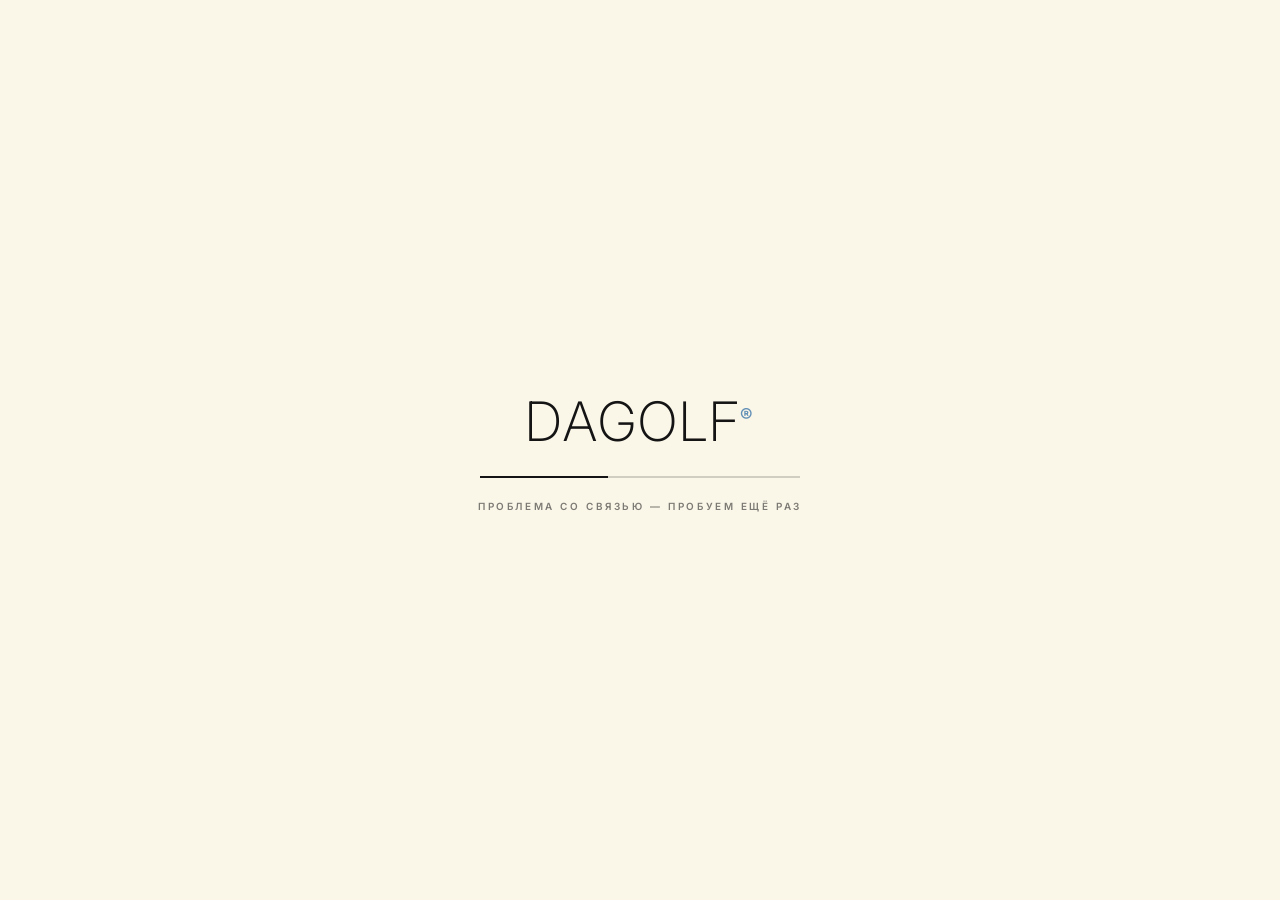
==== index.html @ 3f75cc2f "Update index.html" ====
<!doctype html>
<html lang="ru">
<head>
<meta charset="utf-8">
<meta name="viewport" content="width=device-width, initial-scale=1">
<title>DAGOLF — первая коллекция</title>
<!--
Файлы рядом с этим index.html:
DALOGO.svg        — логотип (верхний левый угол)
asteriks.svg      — фирменный астериск (везде вместо глифа ✳, цвет зашит в сам файл)
dagolf_scene.glb  — 3D-сцена, внутри камеры Camera1..Camera4
static/           — запасные фоны смартфона на случай недогруза сцены:
bg1.jpg…bg4.jpg — по одному на каждый из экранов 1–4
Items/            — фото коллекции: 9 изделий × 2 вида
item_a1/item_a2 … item_i1/item_i2.jpg (1 = фронт, 2 = вид при наведении)
brandvideo.mp4    — фильм бренда (экран после коллекции)
Шрифт: Inter. Для замены на cygre достаточно поменять --display.
Навигация: один жест колеса / свайп / стрелки = один экран.
Загрузка: десктоп ждёт 100% (повторы до успеха, заглушек нет);
смартфон при недогрузе показывает статичные фоны вместо 3D.
-->
<link rel="preconnect" href="https://fonts.googleapis.com">
<link rel="preconnect" href="https://fonts.gstatic.com" crossorigin>
<link href="https://fonts.googleapis.com/css2?family=Inter:opsz,wght@14..32,100..900&display=swap" rel="stylesheet">
<style>
:root{
--paper:#FAF6E8;
--paper-2:#FAF6E8;
--ink:#141414;
--line:rgba(20,20,20,.18);
--mut:rgba(20,20,20,.55);
--accent:#6290B6;
--font:'Inter',system-ui,sans-serif;
--display:var(--font); /* ← заменить на cygre при подключении */
/* динамический цвет плашки: компоненты RGB, всегда серый #dadada…#ffffff */
--scene-bg:250,246,232;
}
*{margin:0;padding:0;box-sizing:border-box}
html,body{height:100%;overflow:hidden}
body{
font-family:var(--font);
font-optical-sizing:auto;
/* фон = сэмпл верхнего края 3D-кадра (см. раздел 7) */
background:rgb(var(--scene-bg));
color:var(--ink);
-webkit-font-smoothing:antialiased;
}
::selection{background:var(--ink);color:var(--paper)}
a{color:inherit;text-decoration:none}
button{font-family:inherit;cursor:pointer;background:none;border:none;color:inherit}
:focus-visible{outline:2px solid var(--accent);outline-offset:3px}
img{display:block}
/* ---------- сцена ---------- */
#stage{position:fixed;inset:0;z-index:0;background:radial-gradient(120% 90% at 50% 40%,#f2f1ec 0%,var(--paper) 55%,#dcdad2 100%)}
#stage canvas{display:block;width:100%;height:100%}
/* смартфон без 3D: недогруженную сцену заменяют фоны static/bg1…bg4.jpg,
по одному на каждый из первых четырёх экранов (переключаются в applyView) */
body.static-bg #stage{background-color:var(--paper);background-size:cover;background-position:center;background-repeat:no-repeat}
body.static-bg .cue{display:none}
/* градиентный фейд плашки поверх 3D-сцены (виден только на смартфоне) */
#edgeFade{display:none}
.grain{position:fixed;inset:-50%;z-index:70;pointer-events:none;opacity:.05;mix-blend-mode:multiply;
background-image:url("data:image/svg+xml,%3Csvg xmlns='http://www.w3.org/2000/svg' width='240' height='240'%3E%3Cfilter id='n'%3E%3CfeTurbulence type='fractalNoise' baseFrequency='0.9' numOctaves='2'/%3E%3C/filter%3E%3Crect width='240' height='240' filter='url(%23n)'/%3E%3C/svg%3E");
animation:grain 9s steps(6) infinite}
@keyframes grain{0%{transform:translate(0,0)}25%{transform:translate(-2%,3%)}50%{transform:translate(3%,-2%)}75%{transform:translate(-3%,-3%)}100%{transform:translate(2%,2%)}}
/* ---------- верхняя панель ---------- */
.topbar{position:fixed;top:0;left:0;right:0;z-index:50;display:flex;justify-content:space-between;align-items:flex-start;padding:26px 34px;
border-bottom:1px solid transparent;
transition:background .45s ease,padding .45s cubic-bezier(.2,.8,.2,1),border-color .45s ease}
.logo img{height:34px;width:auto;transition:height .45s cubic-bezier(.2,.8,.2,1),transform .5s cubic-bezier(.2,.8,.2,1)}
.logo:hover img{transform:rotate(-3deg)}
.logo-txt{font-weight:800;letter-spacing:.06em;font-size:1.35rem}
.logo-txt sup{font-size:.5em;color:var(--accent)}
.nav{display:flex;flex-direction:column;align-items:flex-end;gap:7px;text-align:right}
.nl{position:relative;font-size:.8rem;font-weight:500;letter-spacing:.04em;display:flex;gap:.7em;align-items:baseline}
.nl sup{font-size:.6rem;font-weight:600;color:var(--accent);letter-spacing:.08em;transition:transform .35s}
.nl span{display:inline-block;transition:transform .45s cubic-bezier(.2,.9,.25,1)}
.nl::after{content:'';position:absolute;right:0;bottom:-2px;height:1px;width:100%;background:var(--ink);transform:scaleX(0);transform-origin:right;transition:transform .45s cubic-bezier(.2,.9,.25,1)}
.nl:hover span{transform:translateY(-1px)}
.nl:hover sup{transform:translateY(-2px)}
.nl:hover::after{transform:scaleX(1);transform-origin:left}
.nl b{font-weight:700}
/* ---------- шапка после первого экрана ---------- */
body.scrolled .topbar{background:#FAF6E8;border-bottom-color:rgba(20,20,20,.14);padding:10px 24px;align-items:center}
body.scrolled .logo img{height:24px}
body.scrolled .logo-txt{color:var(--ink);font-size:1.05rem}
body.scrolled .nav{flex-direction:row;align-items:center;gap:1.6rem}
body.scrolled .nl{color:var(--ink);font-size:.72rem}
body.scrolled .nl::after{background:var(--ink)}
/* ---------- бургер ---------- */
.burger{display:none;flex-direction:column;gap:6px;padding:8px;position:fixed;top:22px;right:26px;z-index:80;
transition:top .45s cubic-bezier(.2,.8,.2,1),right .45s cubic-bezier(.2,.8,.2,1),transform .45s cubic-bezier(.2,.8,.2,1)}
.burger i{display:block;width:26px;height:2px;background:var(--ink);transition:transform .4s,opacity .3s}
body.menu-open .burger i:nth-child(1){transform:translateY(8px) rotate(45deg)}
body.menu-open .burger i:nth-child(2){opacity:0}
body.menu-open .burger i:nth-child(3){transform:translateY(-8px) rotate(-45deg)}
/* бургер ведёт себя как лого — при скролле уменьшается и центрируется по узкой шапке */
body.scrolled .burger{top:2px;right:9px;transform:scale(.6)}
.mmenu{position:fixed;inset:0;z-index:60;background:var(--paper);display:flex;flex-direction:column;justify-content:center;padding:0 10vw;gap:1rem;clip-path:inset(0 0 100% 0);transition:clip-path .55s cubic-bezier(.75,0,.2,1)}
body.menu-open .mmenu{clip-path:inset(0 0 0% 0)}
.mmenu a{font-family:var(--display);font-size:clamp(2rem,8vw,3.4rem);font-weight:250;text-transform:uppercase;letter-spacing:-.02em;display:flex;gap:1rem;align-items:baseline;border-bottom:1px solid var(--line);padding:.5rem 0}
.mmenu a sup{font-size:.8rem;font-weight:600;color:var(--accent)}
/* ---------- слои-экраны ---------- */
.layer{position:fixed;inset:0;z-index:1;transition:opacity .55s ease,transform .7s cubic-bezier(.65,.05,.25,1)}
/* экран 1 */
#heroLayer{display:flex;flex-direction:column;justify-content:flex-end;padding:0 34px 6vh;touch-action:none}
#heroLayer.off{opacity:0;transform:translateY(-2.5%) scale(.985);pointer-events:none}
.hero-side{position:absolute;left:34px;top:50%;transform:translateY(-50%) rotate(180deg);writing-mode:vertical-rl;font-size:.62rem;font-weight:600;letter-spacing:.3em;color:var(--mut);text-transform:uppercase}
.hero-bottom{display:flex;justify-content:space-between;align-items:flex-end;gap:3rem}
.hero-meta{font-size:.72rem;font-weight:600;letter-spacing:.18em;text-transform:uppercase;color:var(--mut);margin-bottom:1.4rem}
.hero-meta b{color:var(--accent)}
.h1{font-family:var(--display);font-weight:215;line-height:.88;letter-spacing:-.04em;text-transform:uppercase;font-size:clamp(3.1rem,11.5vw,10.8rem)}
.h1 .line{display:block;overflow:hidden;padding-bottom:.04em}
.h1 .line:nth-child(2){color:transparent;-webkit-text-stroke:1.5px var(--ink)}
.h1 .ch{display:inline-block;transform:translateY(112%);transition:transform .9s cubic-bezier(.2,.9,.2,1);transition-delay:var(--d,0s)}
body.ready .h1 .ch{transform:none}
.hero-right{display:flex;flex-direction:column;align-items:flex-end;gap:1rem;padding-bottom:.6rem}
.hero-cap{font-size:.62rem;font-weight:600;letter-spacing:.3em;text-transform:uppercase;color:var(--mut)}
.btn{display:inline-flex;align-items:center;gap:.9em;border:1.5px solid var(--ink);background:transparent;color:var(--ink);padding:1.05em 2.4em;font-size:.78rem;font-weight:600;letter-spacing:.16em;text-transform:uppercase;transition:background .35s,color .35s}
.btn i{font-style:normal;transition:transform .35s cubic-bezier(.2,.9,.25,1)}
.btn:hover{background:var(--ink);color:var(--paper)}
.btn:hover i{transform:translateX(6px)}
/* подсказка скролла: на экране 1 показывается, на экранах 2–4 полностью убирается из рендера */
.cue{position:absolute;left:50%;bottom:26px;transform:translateX(-50%);display:none;flex-direction:column;align-items:center;gap:8px;font-size:.58rem;font-weight:600;letter-spacing:.3em;text-transform:uppercase;color:var(--mut)}
body.at-hero .cue{display:flex;animation:cueIn .5s ease .5s both}
#heroLayer.off .cue{display:none}
@keyframes cueIn{from{opacity:0}to{opacity:1}}
.cue i{width:1px;height:46px;background:var(--line);position:relative;overflow:hidden;display:block}
.cue i::after{content:'';position:absolute;left:0;top:-40%;width:100%;height:40%;background:var(--ink);animation:cue 1.8s cubic-bezier(.6,0,.4,1) infinite}
@keyframes cue{to{top:110%}}
/* ---------- экраны 2–4 ----------
ДЕСКТОП: экраны 3–4 по центру, экран 2 слева (.left),
у всех — верхний отступ, чтобы текст не заходил под шапку.
СМАРТФОН: все три экрана слева (см. медиазапрос 760px). */
#stmtLayer{display:flex;align-items:center;justify-content:center;text-align:center;
padding:11vh 24px 7vh;
opacity:0;transform:translateY(26px);pointer-events:none;touch-action:none}
#stmtLayer.on{opacity:1;transform:none;pointer-events:auto}
#stmtLayer.left{justify-content:flex-start;text-align:left;padding-left:max(24px,7vw)}
#stmtLayer.left .kicker{justify-content:flex-start}
#stmtLayer.left .txt{margin:0}
.veil{max-width:620px;padding:3.2rem 3.4rem;position:relative}
.veil::before{content:'';position:absolute;inset:-50% -40%;z-index:-1;pointer-events:none;
background:radial-gradient(closest-side,rgba(246,245,240,.97),rgba(246,245,240,0) 72%);
filter:blur(46px);}
#stmtInner{transition:opacity .34s ease,transform .34s ease}
#stmtInner.fade{opacity:0;transform:translateY(-14px)}
.kicker{display:flex;justify-content:center;align-items:center;gap:.8em;font-size:.66rem;font-weight:600;letter-spacing:.28em;text-transform:uppercase;margin-bottom:1.6rem}
.kicker b{color:var(--accent)}
/* ---------- фирменный астериск ----------
Раньше рисовался глифом ✳ и выглядел по-разному в Windows/macOS/Android.
Теперь везде единый файл asteriks.svg; цвет задаётся внутри самого SVG
(для прежнего вида красьте его в --accent #6290B6 при экспорте). */
.ast{display:inline-block;width:1em;height:1em;object-fit:contain;vertical-align:-.12em;flex:none;animation:spin 14s linear infinite}
.kicker .ast{width:1rem;height:1rem} /* как было при font-size:1rem */
@keyframes spin{to{transform:rotate(360deg)}}
.txt{font-size:clamp(1.05rem,1.7vw,1.35rem);line-height:1.6;font-weight:430;max-width:44ch;margin:0 auto}
#stmtInner .btn{margin-top:2.4rem}
/* экран 5 — коллекция */
#colLayer{background:var(--paper);border-top:1.5px solid var(--ink);transform:translateY(103%);overflow-y:auto;overflow-x:hidden;touch-action:pan-y;padding:9vh 34px 6vh;transition:transform .75s cubic-bezier(.65,.05,.25,1)}
#colLayer.on{transform:none}
.col-head{display:flex;justify-content:space-between;align-items:flex-end;gap:2rem;margin-bottom:3rem;flex-wrap:wrap}
.col-title{font-family:var(--display);font-weight:230;text-transform:uppercase;letter-spacing:-.03em;font-size:clamp(1.9rem,4.4vw,3.6rem);line-height:1}
.col-title small{display:block;font-size:.66rem;font-weight:600;letter-spacing:.24em;text-transform:uppercase;color:var(--mut);margin-top:.9rem}
.col-nav{display:flex;align-items:center;gap:1rem}
.arr{width:52px;height:52px;border:1.5px solid var(--ink);display:grid;place-items:center;font-size:1.1rem;transition:background .3s,color .3s,opacity .3s}
.arr:hover{background:var(--ink);color:var(--paper)}
.arr[disabled]{opacity:.25;pointer-events:none}
.count{font-size:.72rem;font-weight:600;letter-spacing:.14em;min-width:84px;text-align:center}
/* слайдер: хватаем мышкой / свайпаем пальцем.
touch-action:pan-y — вертикаль остаётся странице, горизонталь отдаётся JS */
.slider{overflow:hidden;cursor:grab;user-select:none;-webkit-user-select:none;touch-action:pan-y}
.slider.grabbing,.slider.grabbing *{cursor:grabbing}
.track{display:flex;gap:24px;transition:transform .7s cubic-bezier(.22,.85,.25,1)}
.card{flex:0 0 calc((100% - 72px)/4);opacity:0;transform:translateY(26px);transition:opacity .7s,transform .7s;transition-delay:var(--d,0s)}
#colLayer.in .card{opacity:1;transform:none}
.card-img{position:relative;aspect-ratio:3/3.9;background:var(--paper-2);border:1px solid var(--line);overflow:hidden}
.card-img img{position:absolute;inset:0;width:100%;height:100%;object-fit:cover;transition:opacity .5s ease,transform .8s cubic-bezier(.2,.8,.2,1)}
.card-img .ph-b{opacity:0}
.card:hover .card-img img{transform:scale(1.03)}
.card:hover .ph-b{opacity:1}
.card-buy{position:absolute;left:0;right:0;bottom:0;display:flex;justify-content:space-between;align-items:center;gap:.8rem;padding:14px 14px;background:var(--paper);border-top:1px solid var(--line);transform:translateY(102%);transition:transform .45s cubic-bezier(.2,.9,.25,1)}
.card:hover .card-buy,.card:focus-within .card-buy{transform:none}
.sizes{display:flex;gap:6px}
.size{width:38px;height:38px;border:1.5px solid var(--ink);font-size:.7rem;font-weight:700;letter-spacing:.06em;display:grid;place-items:center;transition:background .25s,color .25s}
.size:hover{background:rgba(20,20,20,.08)}
.size.on{background:var(--ink);color:var(--paper)}
.add{border:1.5px solid var(--ink);padding:.75em 1.1em;font-size:.62rem;font-weight:700;letter-spacing:.14em;text-transform:uppercase;transition:background .3s,color .3s;white-space:nowrap}
.add:hover{background:var(--accent);border-color:var(--accent);color:#fff}
.card-meta{display:flex;justify-content:space-between;align-items:baseline;gap:1rem;padding-top:1rem}
.card-meta h4{font-size:.92rem;font-weight:700;letter-spacing:.01em}
.card-meta p{font-size:.66rem;font-weight:500;color:var(--mut);margin-top:.25rem;letter-spacing:.04em}
.price{font-size:.86rem;font-weight:700;font-variant-numeric:tabular-nums;white-space:nowrap}
.col-note{margin-top:3rem;font-size:.66rem;font-weight:500;letter-spacing:.14em;text-transform:uppercase;color:var(--mut)}
.col-note .ast{vertical-align:-.14em}
/* ---------- футер с огромной надписью ---------- */
.big-foot{margin-top:5rem;padding-top:1.6rem;border-top:1px solid var(--line)}
.bf-meta{display:flex;justify-content:space-between;gap:1rem;font-size:.66rem;font-weight:600;letter-spacing:.18em;text-transform:uppercase;color:var(--mut);flex-wrap:wrap;margin-bottom:2.4rem}
.bf-word{
font-family:var(--display);
font-weight:230;
line-height:.78;
letter-spacing:-.045em;
text-transform:uppercase;
white-space:nowrap;
user-select:none;
/* fallback, если JS вдруг выключен */
font-size:clamp(4rem,47vw,38rem);
color:transparent;
-webkit-text-stroke:2px var(--ink);
transition:color .6s ease;
padding-bottom:.06em;
width:100%;
}
.bf-fit{
display:inline-block;
white-space:nowrap;
width:max-content;
max-width:none;
color:inherit;
-webkit-text-stroke:2px var(--ink);
transition:color .6s ease;
}
.bf-word sup{font-size:.18em;-webkit-text-stroke:0;color:var(--accent)}
.bf-word:hover{color:var(--ink)}
@supports not (-webkit-text-stroke:1px #000){.bf-word{color:var(--ink)}}
/* экран 6 — видео */
#vidLayer{background:#0a0a09;border-top:1.5px solid var(--ink);transform:translateY(103%);transition:transform .75s cubic-bezier(.65,.05,.25,1);touch-action:pan-y}
#vidLayer.on{transform:none}
#brandVideo{position:absolute;inset:0;width:100%;height:100%;object-fit:cover;display:block;background:#0a0a09}
.vid-cap{position:absolute;left:34px;bottom:30px;z-index:2;color:#fff;pointer-events:none;
font-size:.62rem;font-weight:600;letter-spacing:.3em;text-transform:uppercase;
text-shadow:0 1px 10px rgba(0,0,0,.55)}
.vid-ctl{position:absolute;right:34px;bottom:26px;z-index:2;display:flex;gap:10px}
.vctl{width:46px;height:46px;border:1.5px solid #fff;color:#fff;display:grid;place-items:center;
font-size:.9rem;font-weight:600;mix-blend-mode:difference;transition:background .25s,color .25s}
.vctl:hover{background:#fff;color:#000}
/* появления */
.rv{opacity:0;transform:translateY(22px);transition:opacity .8s ease,transform .8s cubic-bezier(.2,.8,.2,1);transition-delay:var(--d,0s)}
.rv.in{opacity:1;transform:none}
#colLayer.in .rv{opacity:1;transform:none}
/* тост */
#toast{position:fixed;left:50%;bottom:30px;transform:translate(-50%,180%);z-index:90;background:var(--ink);color:var(--paper);padding:.0em;font-size:.72rem;font-weight:600;letter-spacing:.1em;text-transform:uppercase;transition:transform .5s cubic-bezier(.2,.9,.25,1);max-width:90vw;text-align:center}
#toast.show{transform:translate(-50%,0)}
#toast b{color:var(--accent)}
/* ---------- прелоадер ----------
Полоса честная: .ind — «размер неизвестен» (бегущий сегмент),
без .ind — реальная ширина по прогрессу загрузки GLB. */
#loader{position:fixed;inset:0;z-index:100;background:var(--paper);display:flex;flex-direction:column;justify-content:center;align-items:center;gap:1.4rem;transition:opacity .7s,visibility .7s}
#loader.done{opacity:0;visibility:hidden}
.ld-word{font-family:var(--display);font-weight:230;font-size:clamp(2rem,6vw,3.4rem);letter-spacing:.04em;text-transform:uppercase}
.ld-word sup{font-size:.35em;color:var(--accent);font-weight:600}
.ld-bar{width:min(320px,60vw);height:2px;background:var(--line);overflow:hidden}
.ld-bar i{display:block;height:100%;width:0;background:var(--ink);transition:width .3s ease}
.ld-bar.ind i{width:40%;transition:none;animation:ld 1.1s cubic-bezier(.5,0,.5,1) infinite}
@keyframes ld{0%{transform:translateX(-110%)}100%{transform:translateX(300%)}}
.ld-status{font-size:.62rem;font-weight:600;letter-spacing:.26em;text-transform:uppercase;color:var(--mut);font-variant-numeric:tabular-nums}
@media (max-width:1150px){.card{flex-basis:calc((100% - 24px)/2)}}
@media (max-width:1000px){.hero-side{display:none}}
/* ---------- смартфон: текст сверху, 3D снизу, бесшовный фон ---------- */
@media (max-width:760px){
.nav{display:none}
.burger{display:flex;top:14px;right:12px}
.topbar{padding:18px 20px}
/* шапка продолжает плашку — тот же динамический серый */
body.scrolled .topbar{padding:9px 16px;background:rgb(var(--scene-bg))}
body.scrolled .logo img{height:20px}
/* 3D-сцена занимает нижнюю часть экрана */
#stage{top:44vh}
/* фейд плашки поверх верхней кромки сцены — скрывает линию стыка */
#edgeFade{display:block;position:fixed;left:0;right:0;top:calc(44vh - 1px);height:12vh;z-index:1;pointer-events:none;
background:linear-gradient(to bottom, rgb(var(--scene-bg)) 0%, rgba(var(--scene-bg),0) 100%)}
/* экран 1: текст в верхней зоне */
#heroLayer{justify-content:flex-start;padding:13vh 20px 0}
.h1{font-size:clamp(2.6rem,12vw,5.4rem)}
.hero-meta{margin-bottom:1rem}
.hero-bottom{flex-direction:column;align-items:flex-start;gap:1.8rem}
.hero-right{align-items:flex-start}
.cue{display:none}
/* экраны 2–4: все слева, сверху, с отступом от шапки */
#stmtLayer{align-items:flex-start;justify-content:flex-start;text-align:left;padding:13vh 20px 0}
#stmtLayer .kicker{justify-content:flex-start}
#stmtLayer .txt{margin:0}
.veil{padding:2rem 1.2rem}
#colLayer{padding:8vh 20px 5vh}
.vid-cap{left:20px;bottom:86px}
.vid-ctl{right:20px;bottom:20px}
}
@media (max-width:640px){.card{flex-basis:100%}}
@media (hover:none){
.card-buy{transform:none;position:static;border:1px solid var(--line);border-top-width:0}
.card-img .ph-b{display:none}
.bf-word:hover{color:transparent}
}
@media (prefers-reduced-motion:reduce){
*,*::before,*::after{animation-duration:.01ms !important;transition-duration:.01ms !important}
}






  


  
</style>
</head>
<body>
<div id="stage" aria-hidden="true"></div>
<div id="edgeFade" aria-hidden="true"></div>
<div class="grain" aria-hidden="true"></div>
<header class="topbar" id="topbar">
<a class="logo" href="#" data-go="0" aria-label="DAGOLF — на главную">
<img src="DALOGO.svg" alt="DALOGO" onerror="this.outerHTML='&lt;span class=&quot;logo-txt&quot;&gt;DALOGO&lt;sup&gt;&amp;reg;&lt;/sup&gt;&lt;/span&gt;'">
</a>
<nav class="nav" aria-label="Основное меню">
<a class="nl" href="#" data-go="1"><sup>01</sup><span>Каталог</span></a>
<a class="nl" href="#" data-go="2"><sup>02</sup><span>О бренде</span></a>
<a class="nl" href="#" data-go="3"><sup>03</sup><span>Контакты</span></a>
<a class="nl" href="#" data-go="4"><sup>04</sup><span>Избранное</span></a>
<a class="nl" href="#" data-go="4"><sup>05</sup><span>Корзина&thinsp;·&thinsp;<b class="cartN">0</b></span></a>
</nav>
</header>
<button class="burger" id="burger" aria-label="Меню" aria-expanded="false"><i></i><i></i><i></i></button>
<nav class="mmenu" id="mmenu" aria-label="Мобильное меню">
<a href="#" data-go="1"><sup>01</sup>Каталог</a>
<a href="#" data-go="2"><sup>02</sup>О бренде</a>
<a href="#" data-go="3"><sup>03</sup>Контакты</a>
<a href="#" data-go="4"><sup>04</sup>Избранное</a>
<a href="#" data-go="4"><sup>05</sup>Корзина · <b class="cartN">0</b></a>
</nav>
<main>
<!-- ЭКРАН 1 -->
<section class="layer" id="heroLayer" aria-label="Главная">
<div class="hero-side"></div>
<div class="hero-bottom">
<div>
<p class="hero-meta rv">DAGOLF® — <b>9</b> предметов · 1 коллекция</p>
<h1 class="h1" id="heroTitle">
<span class="line">одежда</span>
<span class="line">для гольфа</span>
</h1>
</div>
<div class="hero-right rv" style="--d:.45s">
<span class="hero-cap">показ коллекции №1</span>
<a class="btn" href="#" data-go="4">смотреть <i>→</i></a>
</div>
</div>
<div class="cue" aria-hidden="true"><i></i><span>крутите</span></div>
</section>
<!-- ЭКРАНЫ 2–4 -->
<section class="layer" id="stmtLayer" aria-live="polite">
<div class="veil"><div id="stmtInner"></div></div>
</section>
<!-- ЭКРАН 5 — слайдер -->
<section class="layer" id="colLayer" aria-label="Коллекция">
<div class="col-head rv">
<h2 class="col-title">Коллекция №1<small>осень — зима '26 · 9 предметов</small></h2>
<div class="col-nav">
<button class="arr" id="prev" aria-label="Назад">←</button>
<span class="count" id="count">01–04 / 09</span>
<button class="arr" id="next" aria-label="Вперёд">→</button>
</div>
</div>
<div class="slider rv" style="--d:.15s">
<div class="track" id="track"></div>
</div>
<p class="col-note rv" style="--d:.3s"><img class="ast" src="asteriks.svg" alt="" aria-hidden="true" draggable="false"> наведите на вещь — альтернативный вид, размеры и корзина</p>
<footer class="big-foot rv" style="--d:.4s">
<div class="bf-meta">
<span>© DAGOLF, 2026</span>
<span></span>
<span>telegram</span>
</div>
<div class="bf-word" aria-hidden="true"><span class="bf-fit">DAGOLF<sup>®</sup></span></div>
</footer>
</section>
<!-- ЭКРАН 6 — видео -->
<section class="layer" id="vidLayer" aria-label="Фильм коллекции">
<video id="brandVideo" autoplay muted loop playsinline preload="auto">
<source src="brandvideo.mp4" type="video/mp4">
</video>
<p class="vid-cap">dagolf® · фильм показа №1 · партия 001</p>
<div class="vid-ctl">
<button class="vctl" id="vidSound" aria-pressed="false" title="Звук">✕</button>
<button class="vctl" id="vidPause" title="Пауза">❚❚</button>
</div>
</section>
</main>
<div id="toast" role="status" aria-live="polite"></div>
<div id="loader">
<div class="ld-word">DAGOLF<sup>®</sup></div>
<div class="ld-bar ind" id="ldBar"><i id="ldFill"></i></div>
<div class="ld-status" id="ldStatus">загрузка сцены…</div>
</div>
<script type="importmap">
{"imports":{
"three":"https://cdn.jsdelivr.net/npm/three@0.160.0/build/three.module.js",
"three/addons/":"https://cdn.jsdelivr.net/npm/three@0.160.0/examples/jsm/"
}}
</script>
<script type="module">
/* =========================================================
0. Утилиты
========================================================= */
const $=s=>document.querySelector(s), $$=s=>[...document.querySelectorAll(s)];
const reduced=matchMedia('(prefers-reduced-motion: reduce)').matches;
const lerp=(a,b,t)=>a+(b-a)*t, clamp=(v,a,b)=>Math.max(a,Math.min(b,v));
/* =========================================================
1. Типографика героя + циклическая смена второй строки
========================================================= */
$$('#heroTitle .line').forEach(line=>{
const txt=line.textContent; line.textContent='';
[...txt].forEach((c,i)=>{
const s=document.createElement('span');
s.className='ch'; s.textContent=c===' ' ? '\u00A0' : c;
s.style.setProperty('--d',(0.15+i*0.035)+'s');
line.appendChild(s);
});
});
requestAnimationFrame(()=>document.body.classList.add('ready'));
setTimeout(()=>$$('.hero-meta,.hero-right').forEach(el=>el.classList.add('in')),400);
/* --- цикл слов: «для гольфа» → «для жизни» → «для вас» … --- */
const CYCLE_WORDS=['для гольфа','для жизни','для вас','для стиля','для побед'];
const cycleLine=$$('#heroTitle .line')[1];
let cycleIdx=0;
function buildCycleChars(text){
cycleLine.textContent='';
[...text].forEach(c=>{
const s=document.createElement('span');
s.className='ch';s.textContent=c===' '?'\u00A0':c;
s.style.transition='none';
s.style.transform='translateY(115%)';
s.style.opacity='0';
cycleLine.appendChild(s);
});
}
function cycleText(){
if(typeof idx!=='undefined'&&idx!==0)return; /* крутим только на первом экране */
const chars=cycleLine.querySelectorAll('.ch');
if(!chars.length)return;
chars.forEach((ch,i)=>{
ch.style.transition=`transform .42s cubic-bezier(.55,0,.1,1) ${i*.022}s,opacity .38s ease ${i*.022}s`;
ch.style.transform='translateY(-115%)';
ch.style.opacity='0';
});
setTimeout(()=>{
cycleIdx=(cycleIdx+1)%CYCLE_WORDS.length;
buildCycleChars(CYCLE_WORDS[cycleIdx]);
void cycleLine.offsetHeight;
cycleLine.querySelectorAll('.ch').forEach((ch,i)=>{
ch.style.transition=`transform .58s cubic-bezier(.2,.85,.25,1) ${i*.03}s,opacity .52s ease ${i*.03}s`;
ch.style.transform='translateY(0)';
ch.style.opacity='1';
});
},420+chars.length*22+100);
}
if(!reduced)setTimeout(()=>setInterval(cycleText,4200),4800);
/* =========================================================
2. Меню
========================================================= */
const burger=$('#burger');
burger.addEventListener('click',()=>{
const open=document.body.classList.toggle('menu-open');
burger.setAttribute('aria-expanded',open);
});
const closeMenu=()=>{document.body.classList.remove('menu-open');burger.setAttribute('aria-expanded','false');};
/* =========================================================
3. Товары
========================================================= */
const PRODUCTS=[
{code:'a', name:'Жилет костюмный',    price:'14 900 ₽', desc:'футер 480 г/м²'},
{code:'b', name:'Поло',price:'6 900 ₽',  desc:'хлопок 240 г/м²'},
{code:'c', name:'Платье',   price:'18 900 ₽', desc:'хлопок / нейлон'},
{code:'d', name:'Платье',  price:'18 900 ₽', desc:'хлопок'},
{code:'e', name:'Лонгслив D05',price:'11 200 ₽', desc:'интерлок'},
{code:'f', name:'Жилет D06',   price:'16 900 ₽', desc:'рип-стоп'},
{code:'g', name:'Шорты D07',   price:'12 300 ₽', desc:'канвас'},
{code:'h', name:'Кепка D08',   price:'6 400 ₽',  desc:'твил'},
{code:'i', name:'Поло D09',    price:'13 700 ₽', desc:'пике'},
];
/* =========================================================
4. Слайдер (+ драг мышкой на десктопе и свайп на смартфоне)
========================================================= */
const track=$('#track');
PRODUCTS.forEach((p,i)=>{
const el=document.createElement('article');
el.className='card';el.style.setProperty('--d',(i%4)*0.09+'s');
el.innerHTML=`
<div class="card-img">
<img class="ph-a" src="Items/item_${p.code}1.jpg" alt="${p.name} — вид 1" loading="lazy" draggable="false">
<img class="ph-b" src="Items/item_${p.code}2.jpg" alt="${p.name} — вид 2" loading="lazy" draggable="false">
<div class="card-buy">
<div class="sizes">
<button class="size" data-s="S">S</button>
<button class="size" data-s="M">M</button>
</div>
<button class="add">в корзину</button>
</div>
</div>
<div class="card-meta">
<div><h4>${p.name}</h4><p>${p.desc}</p></div>
<span class="price">${p.price}</span>
</div>`;
track.appendChild(el);
});
const prevB=$('#prev'),nextB=$('#next'),countEl=$('#count'),colLayer=$('#colLayer'),sliderEl=$('.slider');
let idxS=0,perView=4;
const pad=n=>String(n).padStart(2,'0');
const GAP=24;
function calcPer(){perView=innerWidth>1150?4:innerWidth>760?2:1;}
function calcStep(){
const w=track.getBoundingClientRect().width;
return (w-(perView-1)*GAP)/perView+GAP;
}
function sliderSet(x){track.style.transform=`translateX(${x}px)`;}
function sliderGo(){
const max=Math.max(0,PRODUCTS.length-perView);idxS=clamp(idxS,0,max);
track.style.transition='';                      /* возвращаем CSS-анимацию для доводки */
sliderSet(-idxS*calcStep());
countEl.textContent=`${pad(idxS+1)}–${pad(Math.min(idxS+perView,PRODUCTS.length))} / ${pad(PRODUCTS.length)}`;
prevB.disabled=idxS===0;nextB.disabled=idxS>=max;
}
prevB.addEventListener('click',()=>{idxS--;sliderGo();});
nextB.addEventListener('click',()=>{idxS++;sliderGo();});
addEventListener('resize',()=>{calcPer();sliderGo();});
calcPer();sliderGo();
/* ---------- драг мышкой (десктоп) и свайп (смартфон) ---------- */
let dragging=false,dragX0=0,dragBase=0,dragDX=0,dragMoved=false;
let vel=0,lastPX=0,lastPT=0,suppressClick=false;
sliderEl.addEventListener('pointerdown',e=>{
if(dragging||!e.isPrimary)return;
if(e.pointerType==='mouse'&&e.button!==0)return;
dragging=true;dragMoved=false;
dragX0=lastPX=e.clientX;dragDX=0;vel=0;lastPT=performance.now();
dragBase=-idxS*calcStep();
track.style.transition='none';                  /* лента следует за рукой без анимации */
sliderEl.classList.add('grabbing');
});
addEventListener('pointermove',e=>{
if(!dragging)return;
dragDX=e.clientX-dragX0;
if(Math.abs(dragDX)>4)dragMoved=true;
const step=calcStep(),max=Math.max(0,PRODUCTS.length-perView);
let x=dragBase+dragDX;
const lo=-max*step,hi=0;                        /* «резинка» на краях списка */
if(x>hi)x=hi+(x-hi)*.3;
if(x<lo)x=lo+(x-lo)*.3;
sliderSet(x);
const now=performance.now(),dt=now-lastPT;
if(dt>0){vel=vel*.6+((e.clientX-lastPX)/dt)*.4;lastPX=e.clientX;lastPT=now;}
});
function endDrag(){
if(!dragging)return;
dragging=false;
sliderEl.classList.remove('grabbing');
const step=calcStep(),max=Math.max(0,PRODUCTS.length-perView);
let target=Math.round(idxS-dragDX/step);        /* доводка до ближайшей позиции */
if(Math.abs(vel)>.45&&Math.abs(dragDX)>10){     /* резкий бросок — ещё шаг по инерции */
target=vel<0?Math.max(target,idxS+1):Math.min(target,idxS-1);
}
idxS=clamp(target,0,max);
if(dragMoved){suppressClick=true;setTimeout(()=>suppressClick=false,300);}
sliderGo();
}
addEventListener('pointerup',endDrag);
addEventListener('pointercancel',endDrag);
addEventListener('blur',endDrag);
sliderEl.addEventListener('dragstart',e=>e.preventDefault());
/* корзина */
let cart=0;const toast=$('#toast');let toastT;
function showToast(html){toast.innerHTML=html;toast.classList.add('show');clearTimeout(toastT);toastT=setTimeout(()=>toast.classList.remove('show'),1900);}
track.addEventListener('click',e=>{
if(suppressClick){e.preventDefault();e.stopPropagation();return;} /* клик сразу после драга — игнор */
const sizeB=e.target.closest('.size');
if(sizeB){
const card=sizeB.closest('.card');
card.querySelectorAll('.size').forEach(s=>s.classList.remove('on'));
sizeB.classList.add('on');return;
}
const addB=e.target.closest('.add');
if(addB){
const card=addB.closest('.card');
const i=[...track.children].indexOf(card);
let sel=card.querySelector('.size.on');
if(!sel){sel=card.querySelector('.size[data-s="M"]');sel.classList.add('on');}
cart++;$$('.cartN').forEach(b=>b.textContent=cart);
showToast(`<b>${PRODUCTS[i].name}</b> · размер ${sel.dataset.s} — в корзине`);
}
});
/* =========================================================
5. Поэкранная навигация: один жест = один экран (0–5)
========================================================= */
const STEPS=[
{n:'02',k:'DA',t:'Мы назвали бренд самым коротким словом, которое понимают везде.'},
{n:'03',k:'DA',t:'«Да» — это когда вещь села с первого раза. Когда поло не нужно одёргивать после замаха, а после игры не нужно переодеваться, чтобы поехать на ужин.'},
{n:'04',k:'DA',t:'Когда цвет ровно тот, что вы искали, и больше его нет ни у кого.'},
];
const heroLayer=$('#heroLayer'),stmtLayer=$('#stmtLayer'),stmtInner=$('#stmtInner'),vidLayer=$('#vidLayer');
let idx=0,locked=false,curStep=-1,stmtWasOn=false,colSeen=false;
let setCam=()=>{};
let staticUpd=()=>{}; /* в режиме статичных фонов подставляет фон текущего экрана */
function renderStep(s){
const d=STEPS[s];
stmtInner.innerHTML=
`<p class="kicker"><b>${d.n}</b><img class="ast" src="asteriks.svg" alt="" aria-hidden="true" draggable="false">${d.k}</p>`+
`<p class="txt">${d.t}</p>`+
(d.cta?`<button class="btn" data-go="4">${d.cta} <i>→</i></button>`:'');
}
function applyView(){
heroLayer.classList.toggle('off',idx!==0);
const on=idx>=1&&idx<=3;
stmtLayer.classList.toggle('on',on);
/* десктоп: слева только экран 2; на смартфоне все три слева через CSS */
stmtLayer.classList.toggle('left',idx===1);
if(on){
const s=idx-1;
if(s!==curStep){
if(curStep===-1||!stmtWasOn){renderStep(s);curStep=s;}
else{
stmtInner.classList.add('fade');
setTimeout(()=>{
renderStep(s);curStep=s;
stmtInner.classList.remove('fade');
},reduced?0:340);
}
}
}
stmtWasOn=on;
colLayer.classList.toggle('on',idx===4);
if(idx===4&&!colSeen){colSeen=true;colLayer.classList.add('in');sliderGo();}
vidLayer.classList.toggle('on',idx===5);
document.body.classList.toggle('scrolled',idx>0);
document.body.classList.toggle('at-hero',idx===0); /* подсказка скролла — только на экране 1 */
setCam(Math.min(idx,3));
staticUpd();
}
function go(n){
n=clamp(n,0,5);
if(n===idx||locked)return;
locked=true;setTimeout(()=>locked=false,reduced?120:1050);
idx=n;applyView();closeMenu();
}
/* колесо */
let acc=0,lastWheel=0;
addEventListener('wheel',e=>{
if(document.body.classList.contains('menu-open')){e.preventDefault();return;}
if(idx===4){
const canDown=colLayer.scrollTop+colLayer.clientHeight<colLayer.scrollHeight-8;
const canUp=colLayer.scrollTop>4;
if(e.deltaY>0&&canDown)return;
if(e.deltaY<0&&canUp)return;
}
if(idx===5){
if(e.deltaY<0&&vidLayer.scrollTop>4)return;
if(e.deltaY>0&&vidLayer.scrollTop+vidLayer.clientHeight<vidLayer.scrollHeight-8)return;
}
e.preventDefault();
if(locked){acc=0;return;}
const now=performance.now();
if(now-lastWheel>260)acc=0;
lastWheel=now;
acc+=e.deltaY;
if(Math.abs(acc)>70){const dir=acc>0?1:-1;acc=0;go(idx+dir);}
},{passive:false});
/* свайпы */
let tY=null,tX=null;
addEventListener('touchstart',e=>{tY=e.touches[0].clientY;tX=e.touches[0].clientX;},{passive:true});
addEventListener('touchend',e=>{
if(tY===null)return;
const dy=tY-e.changedTouches[0].clientY, dx=tX-e.changedTouches[0].clientX;
tY=null;
if(Math.abs(dy)>60&&Math.abs(dy)>Math.abs(dx)){
if(idx===4&&e.target.closest('#colLayer')){
const atBottom=colLayer.scrollTop+colLayer.clientHeight>=colLayer.scrollHeight-24;
const atTop=colLayer.scrollTop<=4;
if(dy>0&&!atBottom)return;
if(dy<0&&!atTop)return;
}
if(idx===5&&e.target.closest('#vidLayer')&&vidLayer.scrollHeight>vidLayer.clientHeight+8)return;
go(idx+(dy>0?1:-1));
}
},{passive:true});
/* клавиатура */
addEventListener('keydown',e=>{
if(['ArrowDown','PageDown',' '].includes(e.key)){e.preventDefault();go(idx+1);}
else if(['ArrowUp','PageUp'].includes(e.key)){e.preventDefault();go(idx-1);}
else if(e.key==='Home')go(0);
else if(e.key==='End')go(5);
});
/* ссылки data-go */
document.addEventListener('click',e=>{
const g=e.target.closest('[data-go]');
if(g){e.preventDefault();go(+g.dataset.go);}
});
applyView();
/* =========================================================
5.5. Автофит большой надписи в футере по доступной ширине
========================================================= */
const bfWord = $('.bf-word');
const bfFit = $('.bf-fit');
if (bfWord && bfFit) {
let bfLastWidth = 0;
let bfRaf = 0;
const fitBigFoot = (force = false) => {
const avail = bfWord.getBoundingClientRect().width;
if (!avail) return;
if (!force && bfLastWidth && Math.abs(avail - bfLastWidth) < 0.5) {
return;
}
const currentWidth = bfFit.getBoundingClientRect().width;
if (!currentWidth) return;
// Если уже почти вписались — лишний раз не дёргаем размер
if (bfWord.style.fontSize && Math.abs(avail - currentWidth) <= 0.6) {
bfLastWidth = avail;
return;
}
const currentSize = parseFloat(getComputedStyle(bfWord).fontSize);
if (!currentSize) return;
const nextSize = currentSize * (avail / currentWidth);
bfWord.style.fontSize = nextSize.toFixed(3) + 'px';
bfLastWidth = avail;
};
const scheduleFit = (force = false) => {
cancelAnimationFrame(bfRaf);
bfRaf = requestAnimationFrame(() => fitBigFoot(force));
};
// Первый расчёт
scheduleFit(true);
// Ресайз окна
addEventListener('resize', () => scheduleFit(true));
// Полная загрузка страницы
addEventListener('load', () => scheduleFit(true));
// Когда догрузятся веб-шрифты — обязательно пересчитать
if (document.fonts && document.fonts.ready) {
document.fonts.ready.then(() => scheduleFit(true));
}
// Если ширина контейнера меняется по layout-причинам
if ('ResizeObserver' in window) {
new ResizeObserver(() => {
const w = bfWord.getBoundingClientRect().width;
if (w && (!bfLastWidth || Math.abs(w - bfLastWidth) > 0.5)) {
scheduleFit(true);
}
}).observe(bfWord);
}
}
/* =========================================================
6. Видео-экран
========================================================= */
const vid=$('#brandVideo'),vidSound=$('#vidSound'),vidPause=$('#vidPause');
if(vid){
vidSound.addEventListener('click',()=>{
vid.muted=!vid.muted;
vidSound.textContent=vid.muted?'✕':'♪';
vidSound.setAttribute('aria-pressed',String(!vid.muted));
if(!vid.muted&&vid.paused)vid.play().catch(()=>{});
});
vidPause.addEventListener('click',()=>{
if(vid.paused){vid.play().catch(()=>{});}else{vid.pause();}
});
vid.addEventListener('play',()=>vidPause.textContent='❚❚');
vid.addEventListener('pause',()=>vidPause.textContent='▶');
vid.addEventListener('error',()=>showToast('<b>brandvideo.mp4</b> не найден — положите видео рядом с index.html'));
new IntersectionObserver(es=>es.forEach(en=>{
if(reduced)return;
if(en.isIntersecting){vid.play().catch(()=>{});}else{vid.pause();}
}),{threshold:.2}).observe(vid);
}
/* =========================================================
6.5. Прелоадер и политика загрузки
ДЕСКТОП: только 100% — при обрыве повторяем попытки до успеха,
заглушки не показываются никогда.
СМАРТФОН: одна попытка; ошибка или 15 с без новых данных —
вместо 3D на экраны 1–4 встают статичные фоны static/bg1…bg4.jpg.
========================================================= */
const ldBar=$('#ldBar'),ldFill=$('#ldFill'),ldStatus=$('#ldStatus');
const stageEl=$('#stage');
const setLd=t=>{ldStatus.textContent=t;};
const hideLoader=()=>$('#loader').classList.add('done');
const sleep=ms=>new Promise(r=>setTimeout(r,ms));
const bootAt=performance.now();
const isMobile=matchMedia('(max-width:760px)').matches;
function onGlbProgress(ev){
if(ev.lengthComputable&&ev.total>0){
/* сервер отдал размер файла — рисуем честные проценты */
ldBar.classList.remove('ind');
const p=Math.min(1,ev.loaded/ev.total);
ldFill.style.width=(p*100).toFixed(1)+'%';
setLd('загрузка сцены… '+Math.round(p*100)+'%');
}else if(ev.loaded){
/* размер неизвестен — показываем, сколько уже скачано */
setLd('загрузка сцены… '+(ev.loaded/1048576).toFixed(1).replace('.',',')+' мб');
}
}
/* одна попытка загрузки. На смартфоне: если 15 секунд не приходит
ни байта — считаем это недогрузом (возвращаем null). Десктоп ждёт
столько, сколько нужно: браузер сам оборвёт мёртвое соединение. */
function loadGlb(GLTFLoader){
return new Promise(res=>{
let settled=false,idle=0;
const done=v=>{if(!settled){settled=true;clearTimeout(idle);res(v);}};
const arm=()=>{clearTimeout(idle);if(isMobile)idle=setTimeout(()=>done(null),15000);};
arm();
new GLTFLoader().load('dagolf_scene.glb',done,ev=>{arm();onGlbProgress(ev);},()=>done(null));
});
}
/* статичные фоны вместо непрогрузившейся 3D-сцены (только смартфон) */
function staticFallback(){
document.body.classList.add('static-bg');
staticUpd=()=>{stageEl.style.backgroundImage='url(static/bg'+(Math.min(idx,3)+1)+'.jpg)';};
staticUpd();
/* даём видимому фону шанс догрузиться до снятия прелоадера,
остальные три подтягиваются в фоне */
const cur='static/bg'+(Math.min(idx,3)+1)+'.jpg';
const wait=new Promise(r=>{const im=new Image();im.onload=im.onerror=r;im.src=cur;});
return Promise.race([wait,sleep(3000)]).then(()=>{
for(let i=1;i<=4;i++){const im=new Image();im.src='static/bg'+i+'.jpg';}
});
}
/* =========================================================
7. 3D-сцена (запускается только с полностью догруженным GLB)
========================================================= */
async function initScene(THREE,gltf){
const {EffectComposer}=await import('three/addons/postprocessing/EffectComposer.js');
const {RenderPass}=await import('three/addons/postprocessing/RenderPass.js');
const {BokehPass}=await import('three/addons/postprocessing/BokehPass.js');
const {UnrealBloomPass}=await import('three/addons/postprocessing/UnrealBloomPass.js');
const {OutputPass}=await import('three/addons/postprocessing/OutputPass.js');
const PAPER=0xe9e8e3;
/* рендерер занимает ровно #stage
(на десктопе весь экран, на смартфоне — нижние 56vh) */
const stW=()=>stageEl.clientWidth||innerWidth;
const stH=()=>stageEl.clientHeight||innerHeight;
/* preserveDrawingBuffer нужен, чтобы читать пиксели кадра для плашки */
const renderer=new THREE.WebGLRenderer({antialias:true,preserveDrawingBuffer:true});
renderer.setPixelRatio(Math.min(devicePixelRatio,1.75));
renderer.setSize(stW(),stH());
renderer.outputColorSpace=THREE.SRGBColorSpace;
renderer.toneMapping=THREE.ACESFilmicToneMapping;
renderer.toneMappingExposure=1.12;
stageEl.appendChild(renderer.domElement);
const scene=new THREE.Scene();
scene.background=new THREE.Color(PAPER);
scene.fog=new THREE.Fog(PAPER,9,30);
const cam=new THREE.PerspectiveCamera(42,stW()/stH(),0.05,300);
const composer=new EffectComposer(renderer);
composer.addPass(new RenderPass(scene,cam));
const bokeh=new BokehPass(scene,cam,{focus:8,aperture:0,maxblur:0});
composer.addPass(bokeh);
const bloom=new UnrealBloomPass(
new THREE.Vector2(stW(),stH()),.26,.55,.82);
composer.addPass(bloom);
composer.addPass(new OutputPass());
/* ---- бесшовная плашка ----
Сэмплируем верх кадра; берём только яркость (оттенок игнорируется —
коричневые объекты не попадают в плашку) и зажимаем результат
в серый диапазон #dadada(218)…#ffffff(255). */
const smp=document.createElement('canvas');smp.width=1;smp.height=1;
const smpCtx=smp.getContext('2d',{willReadFrequently:true});
const bgT={r:250,g:246,b:232};
const bgC={r:250,g:246,b:232};
let lastSmp=0,lastCss='';
function sampleTop(){
const cv=renderer.domElement;
if(cv.width<4||cv.height<4)return;
const strip=Math.max(2,Math.round(cv.height*.015));
try{
smpCtx.clearRect(0,0,1,1);
smpCtx.drawImage(cv,0,0,cv.width,strip,0,0,1,1);
const d=smpCtx.getImageData(0,0,1,1).data;
if(d[3]>0){
const lum=.2126*d[0]+.7152*d[1]+.0722*d[2];
const v=clamp(Math.round(lum),218,255); /* только серые #dadada…#ffffff */
bgT.r=v;bgT.g=v;bgT.b=v;
}
}catch(e){}
}
let center=new THREE.Vector3(),radius=6;
const cams=[];
const dofSet=new Set(['camera3','camera4']);
function setupLights(){
scene.add(new THREE.HemisphereLight(0xffffff,0xc9c7bf,1.2));
const lamp=(color,i,dx,dy,dz)=>{
const l=new THREE.DirectionalLight(color,i);
const off=new THREE.Vector3(dx,dy,dz).normalize().multiplyScalar(Math.max(radius*2.5,10));
l.position.copy(center).add(off);
l.target.position.copy(center);
scene.add(l,l.target);
return l;
};
lamp(0xffffff,2.6, 1.4,1.8, 1.2);
lamp(0xf1f3f8,1.1,-1.6, .6,  .9);
lamp(0xffffff,2.0, -.5,1.4,-1.6);
}
function defaultCams(){
const defs=[[0,.18,1.0,'Camera1'],[1.05,.42,1.15,'Camera2'],[-0.95,.16,1.05,'Camera3'],[2.8,.9,1.3,'Camera4']];
defs.forEach(([az,el,dd,name])=>{
const c=new THREE.PerspectiveCamera(40,stW()/stH(),.1,radius*25);
c.position.set(
center.x+Math.sin(az)*Math.cos(el)*radius*dd*1.6,
center.y+Math.sin(el)*radius*dd*1.6+.4,
center.z+Math.cos(az)*Math.cos(el)*radius*dd*1.6);
c.lookAt(center);c.name=name;cams.push(c);
});
}
function fitFog(){scene.fog.near=radius*1.7;scene.fog.far=radius*7;}
/* сцена уже догружена — добавляем и вычитываем камеры */
scene.add(gltf.scene);
const box=new THREE.Box3().setFromObject(gltf.scene);
box.getCenter(center);
radius=Math.max(.001,box.getSize(new THREE.Vector3()).length()/2);
gltf.scene.traverse(o=>{
if(o.isCamera){
o.aspect=stW()/stH();o.updateProjectionMatrix();
cams.push(o);
const u=o.userData||{};
if(u.dof===true||u.dof===1||u.dof==='true')dofSet.add(o.name.toLowerCase());
}
});
cams.sort((a,b)=>{
const na=+((a.name.match(/(\d+)/)||[])[1]||99);
const nb=+((b.name.match(/(\d+)/)||[])[1]||99);
return na-nb;
});
if(!cams.length)defaultCams();
fitFog();
setupLights();
if(cams.length<4)console.warn('Найдено камер:',cams.length,'— недостающие дополнены дефолтными');
const state={pos:new THREE.Vector3(),quat:new THREE.Quaternion(),fov:42};
const tgt  ={pos:new THREE.Vector3(),quat:new THREE.Quaternion(),fov:42,dof:0,focus:8};
let dofAmt=0,focus=8;
/* кадрам 3–4 чуть расширяем угол обзора — сцена влезает целиком,
позиции камер остаются «задуманными». Нужен другой масштаб — правьте числа. */
const FOV_BOOST=[0,0,6,6];
setCam=i=>{
const ii=clamp(i,0,cams.length-1);
const c=cams[ii];
c.updateMatrixWorld();
tgt.pos.setFromMatrixPosition(c.matrixWorld);
tgt.quat.setFromRotationMatrix(c.matrixWorld);
tgt.fov=(c.fov||42)+(FOV_BOOST[ii]||0);
tgt.focus=tgt.pos.distanceTo(center);
tgt.dof=dofSet.has((c.name||'').toLowerCase())?1:0;
};
setCam(0);
state.pos.copy(tgt.pos);state.quat.copy(tgt.quat);state.fov=tgt.fov;
const mouse={x:0,y:0,tx:0,ty:0};
if(!reduced)addEventListener('pointermove',e=>{
mouse.tx=(e.clientX/innerWidth-.5)*2;
mouse.ty=(e.clientY/innerHeight-.5)*2;
},{passive:true});
let prevT=performance.now();
renderer.setAnimationLoop(t=>{
const dt=Math.min(.05,(t-prevT)/1000);prevT=t;
const k=reduced?1:1-Math.exp(-dt*2.3);
state.pos.lerp(tgt.pos,k);
state.quat.slerp(tgt.quat,k);
state.fov+=(tgt.fov-state.fov)*k;
dofAmt+=(tgt.dof-dofAmt)*(1-Math.exp(-dt*2));
focus+=(tgt.focus-focus)*k;
mouse.x=lerp(mouse.x,mouse.tx,1-Math.exp(-dt*4));
mouse.y=lerp(mouse.y,mouse.ty,1-Math.exp(-dt*4));
cam.position.copy(state.pos);
cam.quaternion.copy(state.quat);
cam.fov=state.fov;cam.updateProjectionMatrix();
if(!reduced){
const par=radius*.001;
cam.translateX(mouse.x*par);
cam.translateY(-mouse.y*par*.5);
cam.rotateY(mouse.x*.003);
cam.rotateX(-mouse.y*.002);
}
bokeh.enabled=dofAmt>.004;
bokeh.uniforms.focus.value=focus;
bokeh.uniforms.aperture.value=.0028*dofAmt;
bokeh.uniforms.maxblur.value=.011*dofAmt;
composer.render();
/* сэмпл верхнего края кадра → плавное перекрашивание плашки и фейда */
if(t-lastSmp>110){lastSmp=t;sampleTop();}
const kb=reduced?1:1-Math.exp(-dt*4);
bgC.r+=(bgT.r-bgC.r)*kb;bgC.g+=(bgT.g-bgC.g)*kb;bgC.b+=(bgT.b-bgC.b)*kb;
const css=`${Math.round(bgC.r)},${Math.round(bgC.g)},${Math.round(bgC.b)}`;
if(css!==lastCss){lastCss=css;document.documentElement.style.setProperty('--scene-bg',css);}
});
setCam(Math.min(idx,3));
addEventListener('resize',()=>{
cam.aspect=stW()/stH();cam.updateProjectionMatrix();
renderer.setSize(stW(),stH());
composer.setSize(stW(),stH());
bokeh.materialBokeh.uniforms['aspect'].value=cam.aspect;
cams.forEach(c=>{if(c.isPerspectiveCamera){c.aspect=stW()/stH();c.updateProjectionMatrix();}});
sliderGo();
});
}
/* =========================================================
8. Запуск
========================================================= */
async function boot(){
setLd('загрузка сцены…');
const THREE=await import('three');
const {GLTFLoader}=await import('three/addons/loaders/GLTFLoader.js');
let gltf=null;
if(isMobile){
/* смартфон: одна попытка, при недогрузе — статичные фоны */
gltf=await loadGlb(GLTFLoader);
if(!gltf){
setLd('сцена не догрузилась — лёгкие фоны');
await staticFallback();
await Promise.race([document.fonts?document.fonts.ready:Promise.resolve(),sleep(1200)]);
setLd('готово');
hideLoader();
return;
}
}else{
/* десктоп: никаких заглушек — ждём 100% сколько потребуется */
let attempt=0;
while(!gltf){
attempt++;
if(attempt>1){
ldBar.classList.add('ind');
ldFill.style.width='0%';
setLd('связь прервалась — пробуем ещё раз ('+attempt+')');
await sleep(2000);
}
gltf=await loadGlb(GLTFLoader);
}
}
ldBar.classList.remove('ind');
ldFill.style.width='100%';
setLd('сцена загружена');
await initScene(THREE,gltf);
/* минимум 0,45 с на экране; ждём первые кадры и шрифты */
await sleep(Math.max(0,450-(performance.now()-bootAt)));
await Promise.all([
document.fonts?document.fonts.ready:Promise.resolve(),
new Promise(r=>requestAnimationFrame(()=>requestAnimationFrame(r)))
]);
setLd('готово');
hideLoader();
}
/* десктоп не сдаётся даже при сбое библиотек или WebGL;
смартфон в любой непонятной ситуации уходит на статичные фоны */
(async()=>{
if(isMobile){
try{await boot();}
catch(e){
console.warn('3D недоступен:',e);
setLd('сцена недоступна — лёгкие фоны');
await staticFallback();
await Promise.race([document.fonts?document.fonts.ready:Promise.resolve(),sleep(1200)]);
setLd('готово');
hideLoader();
}
}else{
for(;;){
try{await boot();return;}
catch(e){
console.warn('3D недоступен:',e);
setLd('проблема со связью — пробуем ещё раз');
await sleep(3000);
}
}
}
})();
</script>
</body>
</html>
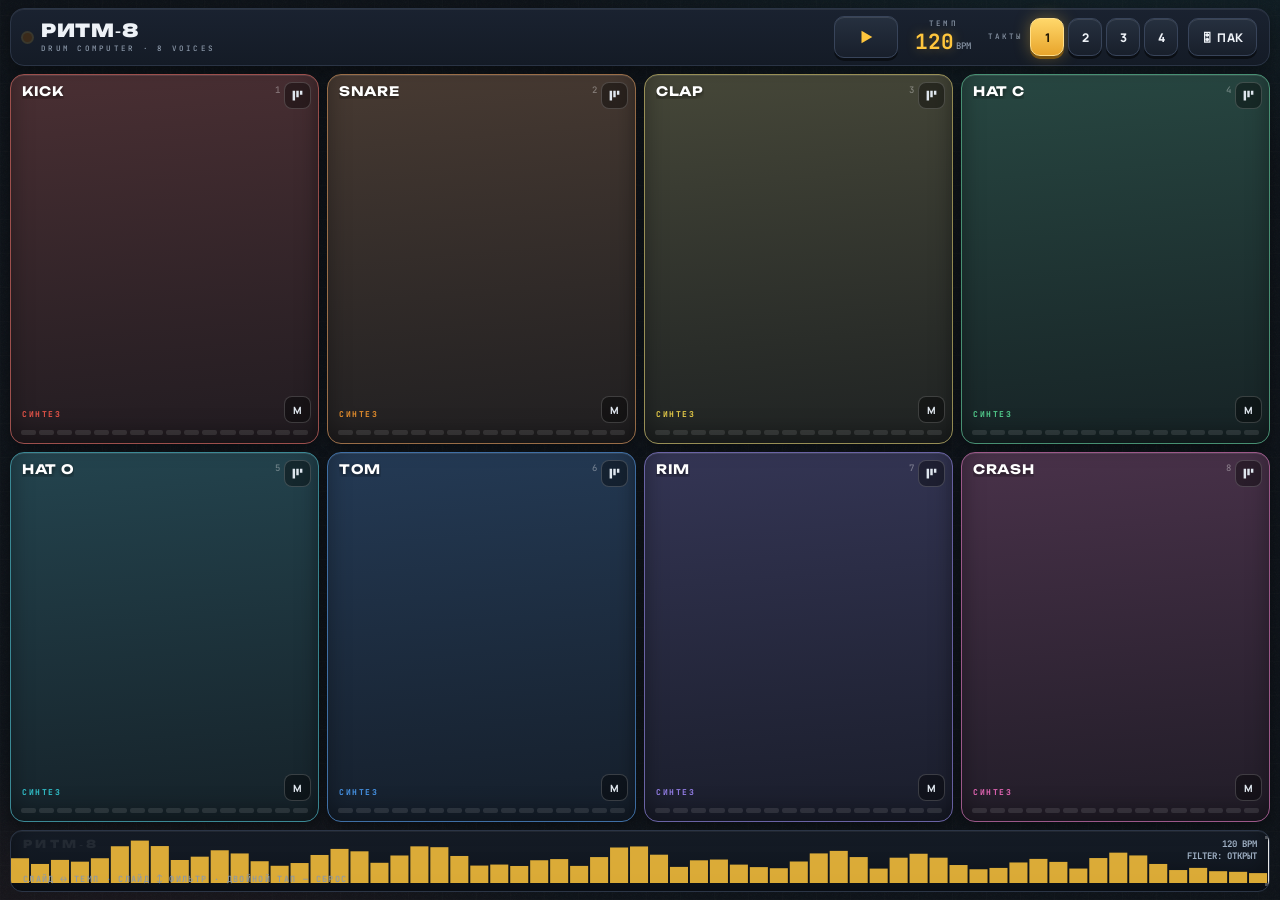
==== commit f10cebda: "Update index.html" ====
--- a/index.html
+++ b/index.html
@@ -1,1070 +1,1026 @@
-<!doctype html>
+<!DOCTYPE html>
+<!--
+  РИТМ‑8 · драм‑машина (один файл, мобильный ландшафт)
+  ─────────────────────────────────────────────────────────
+  ДЛЯ GITHUB PAGES — два способа подключить свой пак:
+
+  1) Просто файлы в папке pack/ рядом с этим файлом:
+       pack/kick.wav  pack/snare.wav  pack/clap.wav  pack/hat-c.wav
+       pack/hat-o.wav pack/tom.wav    pack/rim.wav   pack/crash.wav
+
+  2) Манифест pack/pack.json — можно ЛЮБЫЕ подпапки, имена и громкости:
+       {
+         "pads": [
+           {"file": "808/kick.wav",   "name": "808 KICK"},
+           {"file": "808/snare.wav"},
+           {"file": "house/clap.wav", "vol": 0.8},
+           {"file": "hats/closed.wav"},
+           {"file": "hats/open.wav"},
+           {"file": "perc/tom.wav"},
+           {"file": "perc/rim.wav"},
+           {"file": "fx/crash.mp3"}
+         ]
+       }
+     Порядок в массиве = номер пада (или явно "pad": 0..7).
+
+  Если файла нет — пад остаётся на встроенном синтезированном звуке.
+  Свои семплы можно грузить и из интерфейса: кнопка ПАК
+  (по одному файлу, несколько сразу, или целую папку с подпапками).
+
+  Управление:
+    тап по паду — удар · кнопка «столбики» на паду — пиано‑ролл
+    в пиано‑ролле: режим ✎ — тап/слайд ставит ноты, режим ✋ — прокрутка
+    нижняя полоса: слайд ↔ темп · слайд ↕ фильтр · двойной тап — сброс
+    клавиатура: 1‑8 пады, пробел — плей/стоп, Esc — закрыть окна
+-->
 <html lang="ru">
 <head>
-<meta charset="utf-8">
-<meta name="viewport" content="width=device-width, initial-scale=1">
-<title>DAGOLF — первая коллекция</title>
-<!--
-Файлы рядом с этим index.html:
-DALOGO.svg        — логотип (верхний левый угол)
-asteriks.svg      — фирменный астериск (везде вместо глифа ✳, цвет зашит в сам файл)
-dagolf_scene.glb  — 3D-сцена, внутри камеры Camera1..Camera4
-static/           — запасные фоны смартфона на случай недогруза сцены:
-bg1.jpg…bg4.jpg — по одному на каждый из экранов 1–4
-Items/            — фото коллекции: 9 изделий × 2 вида
-item_a1/item_a2 … item_i1/item_i2.jpg (1 = фронт, 2 = вид при наведении)
-brandvideo.mp4    — фильм бренда (экран после коллекции)
-Шрифт: Inter. Для замены на cygre достаточно поменять --display.
-Навигация: один жест колеса / свайп / стрелки = один экран.
-Загрузка: десктоп ждёт 100% (повторы до успеха, заглушек нет);
-смартфон при недогрузе показывает статичные фоны вместо 3D.
--->
+<meta charset="UTF-8">
+<meta name="viewport" content="width=device-width, initial-scale=1, maximum-scale=1, user-scalable=no, viewport-fit=cover">
+<meta name="theme-color" content="#0e1319">
+<title>РИТМ‑8 · драм‑машина</title>
+<link rel="icon" href="data:image/svg+xml,<svg xmlns='http://www.w3.org/2000/svg' viewBox='0 0 100 100'><text y='.9em' font-size='90'>🥁</text></svg>">
 <link rel="preconnect" href="https://fonts.googleapis.com">
 <link rel="preconnect" href="https://fonts.gstatic.com" crossorigin>
-<link href="https://fonts.googleapis.com/css2?family=Inter:opsz,wght@14..32,100..900&display=swap" rel="stylesheet">
+<link href="https://fonts.googleapis.com/css2?family=Unbounded:wght@500;700;900&family=Manrope:wght@500;700;800&family=JetBrains+Mono:wght@500;700&display=swap" rel="stylesheet">
 <style>
 :root{
---paper:#FAF6E8;
---paper-2:#FAF6E8;
---ink:#141414;
---line:rgba(20,20,20,.18);
---mut:rgba(20,20,20,.55);
---accent:#6290B6;
---font:'Inter',system-ui,sans-serif;
---display:var(--font); /* ← заменить на cygre при подключении */
-/* динамический цвет плашки: компоненты RGB, всегда серый #dadada…#ffffff */
---scene-bg:250,246,232;
-}
-*{margin:0;padding:0;box-sizing:border-box}
-html,body{height:100%;overflow:hidden}
+  --bg:#0e1319; --panel:#161d27; --panel2:#121926; --line:#2b3546;
+  --ink:#eef2f7; --dim:#8b98a9; --amber:#ffc63d; --hot:#ff8a3d;
+}
+*{margin:0;padding:0;box-sizing:border-box;-webkit-tap-highlight-color:transparent}
+html,body{position:fixed;inset:0;overflow:hidden;overscroll-behavior:none}
 body{
-font-family:var(--font);
-font-optical-sizing:auto;
-/* фон = сэмпл верхнего края 3D-кадра (см. раздел 7) */
-background:rgb(var(--scene-bg));
-color:var(--ink);
--webkit-font-smoothing:antialiased;
-}
-::selection{background:var(--ink);color:var(--paper)}
-a{color:inherit;text-decoration:none}
-button{font-family:inherit;cursor:pointer;background:none;border:none;color:inherit}
-:focus-visible{outline:2px solid var(--accent);outline-offset:3px}
-img{display:block}
-/* ---------- сцена ---------- */
-#stage{position:fixed;inset:0;z-index:0;background:radial-gradient(120% 90% at 50% 40%,#f2f1ec 0%,var(--paper) 55%,#dcdad2 100%)}
-#stage canvas{display:block;width:100%;height:100%}
-/* смартфон без 3D: недогруженную сцену заменяют фоны static/bg1…bg4.jpg,
-по одному на каждый из первых четырёх экранов (переключаются в applyView) */
-body.static-bg #stage{background-color:var(--paper);background-size:cover;background-position:center;background-repeat:no-repeat}
-body.static-bg .cue{display:none}
-/* градиентный фейд плашки поверх 3D-сцены (виден только на смартфоне) */
-#edgeFade{display:none}
-.grain{position:fixed;inset:-50%;z-index:70;pointer-events:none;opacity:.05;mix-blend-mode:multiply;
-background-image:url("data:image/svg+xml,%3Csvg xmlns='http://www.w3.org/2000/svg' width='240' height='240'%3E%3Cfilter id='n'%3E%3CfeTurbulence type='fractalNoise' baseFrequency='0.9' numOctaves='2'/%3E%3C/filter%3E%3Crect width='240' height='240' filter='url(%23n)'/%3E%3C/svg%3E");
-animation:grain 9s steps(6) infinite}
-@keyframes grain{0%{transform:translate(0,0)}25%{transform:translate(-2%,3%)}50%{transform:translate(3%,-2%)}75%{transform:translate(-3%,-3%)}100%{transform:translate(2%,2%)}}
-/* ---------- верхняя панель ---------- */
-.topbar{position:fixed;top:0;left:0;right:0;z-index:50;display:flex;justify-content:space-between;align-items:flex-start;padding:26px 34px;
-border-bottom:1px solid transparent;
-transition:background .45s ease,padding .45s cubic-bezier(.2,.8,.2,1),border-color .45s ease}
-.logo img{height:34px;width:auto;transition:height .45s cubic-bezier(.2,.8,.2,1),transform .5s cubic-bezier(.2,.8,.2,1)}
-.logo:hover img{transform:rotate(-3deg)}
-.logo-txt{font-weight:800;letter-spacing:.06em;font-size:1.35rem}
-.logo-txt sup{font-size:.5em;color:var(--accent)}
-.nav{display:flex;flex-direction:column;align-items:flex-end;gap:7px;text-align:right}
-.nl{position:relative;font-size:.8rem;font-weight:500;letter-spacing:.04em;display:flex;gap:.7em;align-items:baseline}
-.nl sup{font-size:.6rem;font-weight:600;color:var(--accent);letter-spacing:.08em;transition:transform .35s}
-.nl span{display:inline-block;transition:transform .45s cubic-bezier(.2,.9,.25,1)}
-.nl::after{content:'';position:absolute;right:0;bottom:-2px;height:1px;width:100%;background:var(--ink);transform:scaleX(0);transform-origin:right;transition:transform .45s cubic-bezier(.2,.9,.25,1)}
-.nl:hover span{transform:translateY(-1px)}
-.nl:hover sup{transform:translateY(-2px)}
-.nl:hover::after{transform:scaleX(1);transform-origin:left}
-.nl b{font-weight:700}
-/* ---------- шапка после первого экрана ---------- */
-body.scrolled .topbar{background:#FAF6E8;border-bottom-color:rgba(20,20,20,.14);padding:10px 24px;align-items:center}
-body.scrolled .logo img{height:24px}
-body.scrolled .logo-txt{color:var(--ink);font-size:1.05rem}
-body.scrolled .nav{flex-direction:row;align-items:center;gap:1.6rem}
-body.scrolled .nl{color:var(--ink);font-size:.72rem}
-body.scrolled .nl::after{background:var(--ink)}
-/* ---------- бургер ---------- */
-.burger{display:none;flex-direction:column;gap:6px;padding:8px;position:fixed;top:22px;right:26px;z-index:80;
-transition:top .45s cubic-bezier(.2,.8,.2,1),right .45s cubic-bezier(.2,.8,.2,1),transform .45s cubic-bezier(.2,.8,.2,1)}
-.burger i{display:block;width:26px;height:2px;background:var(--ink);transition:transform .4s,opacity .3s}
-body.menu-open .burger i:nth-child(1){transform:translateY(8px) rotate(45deg)}
-body.menu-open .burger i:nth-child(2){opacity:0}
-body.menu-open .burger i:nth-child(3){transform:translateY(-8px) rotate(-45deg)}
-/* бургер ведёт себя как лого — при скролле уменьшается и центрируется по узкой шапке */
-body.scrolled .burger{top:2px;right:9px;transform:scale(.6)}
-.mmenu{position:fixed;inset:0;z-index:60;background:var(--paper);display:flex;flex-direction:column;justify-content:center;padding:0 10vw;gap:1rem;clip-path:inset(0 0 100% 0);transition:clip-path .55s cubic-bezier(.75,0,.2,1)}
-body.menu-open .mmenu{clip-path:inset(0 0 0% 0)}
-.mmenu a{font-family:var(--display);font-size:clamp(2rem,8vw,3.4rem);font-weight:250;text-transform:uppercase;letter-spacing:-.02em;display:flex;gap:1rem;align-items:baseline;border-bottom:1px solid var(--line);padding:.5rem 0}
-.mmenu a sup{font-size:.8rem;font-weight:600;color:var(--accent)}
-/* ---------- слои-экраны ---------- */
-.layer{position:fixed;inset:0;z-index:1;transition:opacity .55s ease,transform .7s cubic-bezier(.65,.05,.25,1)}
-/* экран 1 */
-#heroLayer{display:flex;flex-direction:column;justify-content:flex-end;padding:0 34px 6vh;touch-action:none}
-#heroLayer.off{opacity:0;transform:translateY(-2.5%) scale(.985);pointer-events:none}
-.hero-side{position:absolute;left:34px;top:50%;transform:translateY(-50%) rotate(180deg);writing-mode:vertical-rl;font-size:.62rem;font-weight:600;letter-spacing:.3em;color:var(--mut);text-transform:uppercase}
-.hero-bottom{display:flex;justify-content:space-between;align-items:flex-end;gap:3rem}
-.hero-meta{font-size:.72rem;font-weight:600;letter-spacing:.18em;text-transform:uppercase;color:var(--mut);margin-bottom:1.4rem}
-.hero-meta b{color:var(--accent)}
-.h1{font-family:var(--display);font-weight:215;line-height:.88;letter-spacing:-.04em;text-transform:uppercase;font-size:clamp(3.1rem,11.5vw,10.8rem)}
-.h1 .line{display:block;overflow:hidden;padding-bottom:.04em}
-.h1 .line:nth-child(2){color:transparent;-webkit-text-stroke:1.5px var(--ink)}
-.h1 .ch{display:inline-block;transform:translateY(112%);transition:transform .9s cubic-bezier(.2,.9,.2,1);transition-delay:var(--d,0s)}
-body.ready .h1 .ch{transform:none}
-.hero-right{display:flex;flex-direction:column;align-items:flex-end;gap:1rem;padding-bottom:.6rem}
-.hero-cap{font-size:.62rem;font-weight:600;letter-spacing:.3em;text-transform:uppercase;color:var(--mut)}
-.btn{display:inline-flex;align-items:center;gap:.9em;border:1.5px solid var(--ink);background:transparent;color:var(--ink);padding:1.05em 2.4em;font-size:.78rem;font-weight:600;letter-spacing:.16em;text-transform:uppercase;transition:background .35s,color .35s}
-.btn i{font-style:normal;transition:transform .35s cubic-bezier(.2,.9,.25,1)}
-.btn:hover{background:var(--ink);color:var(--paper)}
-.btn:hover i{transform:translateX(6px)}
-/* подсказка скролла: на экране 1 показывается, на экранах 2–4 полностью убирается из рендера */
-.cue{position:absolute;left:50%;bottom:26px;transform:translateX(-50%);display:none;flex-direction:column;align-items:center;gap:8px;font-size:.58rem;font-weight:600;letter-spacing:.3em;text-transform:uppercase;color:var(--mut)}
-body.at-hero .cue{display:flex;animation:cueIn .5s ease .5s both}
-#heroLayer.off .cue{display:none}
-@keyframes cueIn{from{opacity:0}to{opacity:1}}
-.cue i{width:1px;height:46px;background:var(--line);position:relative;overflow:hidden;display:block}
-.cue i::after{content:'';position:absolute;left:0;top:-40%;width:100%;height:40%;background:var(--ink);animation:cue 1.8s cubic-bezier(.6,0,.4,1) infinite}
-@keyframes cue{to{top:110%}}
-/* ---------- экраны 2–4 ----------
-ДЕСКТОП: экраны 3–4 по центру, экран 2 слева (.left),
-у всех — верхний отступ, чтобы текст не заходил под шапку.
-СМАРТФОН: все три экрана слева (см. медиазапрос 760px). */
-#stmtLayer{display:flex;align-items:center;justify-content:center;text-align:center;
-padding:11vh 24px 7vh;
-opacity:0;transform:translateY(26px);pointer-events:none;touch-action:none}
-#stmtLayer.on{opacity:1;transform:none;pointer-events:auto}
-#stmtLayer.left{justify-content:flex-start;text-align:left;padding-left:max(24px,7vw)}
-#stmtLayer.left .kicker{justify-content:flex-start}
-#stmtLayer.left .txt{margin:0}
-.veil{max-width:620px;padding:3.2rem 3.4rem;position:relative}
-.veil::before{content:'';position:absolute;inset:-50% -40%;z-index:-1;pointer-events:none;
-background:radial-gradient(closest-side,rgba(246,245,240,.97),rgba(246,245,240,0) 72%);
-filter:blur(46px);}
-#stmtInner{transition:opacity .34s ease,transform .34s ease}
-#stmtInner.fade{opacity:0;transform:translateY(-14px)}
-.kicker{display:flex;justify-content:center;align-items:center;gap:.8em;font-size:.66rem;font-weight:600;letter-spacing:.28em;text-transform:uppercase;margin-bottom:1.6rem}
-.kicker b{color:var(--accent)}
-/* ---------- фирменный астериск ----------
-Раньше рисовался глифом ✳ и выглядел по-разному в Windows/macOS/Android.
-Теперь везде единый файл asteriks.svg; цвет задаётся внутри самого SVG
-(для прежнего вида красьте его в --accent #6290B6 при экспорте). */
-.ast{display:inline-block;width:1em;height:1em;object-fit:contain;vertical-align:-.12em;flex:none;animation:spin 14s linear infinite}
-.kicker .ast{width:1rem;height:1rem} /* как было при font-size:1rem */
-@keyframes spin{to{transform:rotate(360deg)}}
-.txt{font-size:clamp(1.05rem,1.7vw,1.35rem);line-height:1.6;font-weight:430;max-width:44ch;margin:0 auto}
-#stmtInner .btn{margin-top:2.4rem}
-/* экран 5 — коллекция */
-#colLayer{background:var(--paper);border-top:1.5px solid var(--ink);transform:translateY(103%);overflow-y:auto;overflow-x:hidden;touch-action:pan-y;padding:9vh 34px 6vh;transition:transform .75s cubic-bezier(.65,.05,.25,1)}
-#colLayer.on{transform:none}
-.col-head{display:flex;justify-content:space-between;align-items:flex-end;gap:2rem;margin-bottom:3rem;flex-wrap:wrap}
-.col-title{font-family:var(--display);font-weight:230;text-transform:uppercase;letter-spacing:-.03em;font-size:clamp(1.9rem,4.4vw,3.6rem);line-height:1}
-.col-title small{display:block;font-size:.66rem;font-weight:600;letter-spacing:.24em;text-transform:uppercase;color:var(--mut);margin-top:.9rem}
-.col-nav{display:flex;align-items:center;gap:1rem}
-.arr{width:52px;height:52px;border:1.5px solid var(--ink);display:grid;place-items:center;font-size:1.1rem;transition:background .3s,color .3s,opacity .3s}
-.arr:hover{background:var(--ink);color:var(--paper)}
-.arr[disabled]{opacity:.25;pointer-events:none}
-.count{font-size:.72rem;font-weight:600;letter-spacing:.14em;min-width:84px;text-align:center}
-/* слайдер: хватаем мышкой / свайпаем пальцем.
-touch-action:pan-y — вертикаль остаётся странице, горизонталь отдаётся JS */
-.slider{overflow:hidden;cursor:grab;user-select:none;-webkit-user-select:none;touch-action:pan-y}
-.slider.grabbing,.slider.grabbing *{cursor:grabbing}
-.track{display:flex;gap:24px;transition:transform .7s cubic-bezier(.22,.85,.25,1)}
-.card{flex:0 0 calc((100% - 72px)/4);opacity:0;transform:translateY(26px);transition:opacity .7s,transform .7s;transition-delay:var(--d,0s)}
-#colLayer.in .card{opacity:1;transform:none}
-.card-img{position:relative;aspect-ratio:3/3.9;background:var(--paper-2);border:1px solid var(--line);overflow:hidden}
-.card-img img{position:absolute;inset:0;width:100%;height:100%;object-fit:cover;transition:opacity .5s ease,transform .8s cubic-bezier(.2,.8,.2,1)}
-.card-img .ph-b{opacity:0}
-.card:hover .card-img img{transform:scale(1.03)}
-.card:hover .ph-b{opacity:1}
-.card-buy{position:absolute;left:0;right:0;bottom:0;display:flex;justify-content:space-between;align-items:center;gap:.8rem;padding:14px 14px;background:var(--paper);border-top:1px solid var(--line);transform:translateY(102%);transition:transform .45s cubic-bezier(.2,.9,.25,1)}
-.card:hover .card-buy,.card:focus-within .card-buy{transform:none}
-.sizes{display:flex;gap:6px}
-.size{width:38px;height:38px;border:1.5px solid var(--ink);font-size:.7rem;font-weight:700;letter-spacing:.06em;display:grid;place-items:center;transition:background .25s,color .25s}
-.size:hover{background:rgba(20,20,20,.08)}
-.size.on{background:var(--ink);color:var(--paper)}
-.add{border:1.5px solid var(--ink);padding:.75em 1.1em;font-size:.62rem;font-weight:700;letter-spacing:.14em;text-transform:uppercase;transition:background .3s,color .3s;white-space:nowrap}
-.add:hover{background:var(--accent);border-color:var(--accent);color:#fff}
-.card-meta{display:flex;justify-content:space-between;align-items:baseline;gap:1rem;padding-top:1rem}
-.card-meta h4{font-size:.92rem;font-weight:700;letter-spacing:.01em}
-.card-meta p{font-size:.66rem;font-weight:500;color:var(--mut);margin-top:.25rem;letter-spacing:.04em}
-.price{font-size:.86rem;font-weight:700;font-variant-numeric:tabular-nums;white-space:nowrap}
-.col-note{margin-top:3rem;font-size:.66rem;font-weight:500;letter-spacing:.14em;text-transform:uppercase;color:var(--mut)}
-.col-note .ast{vertical-align:-.14em}
-/* ---------- футер с огромной надписью ---------- */
-.big-foot{margin-top:5rem;padding-top:1.6rem;border-top:1px solid var(--line)}
-.bf-meta{display:flex;justify-content:space-between;gap:1rem;font-size:.66rem;font-weight:600;letter-spacing:.18em;text-transform:uppercase;color:var(--mut);flex-wrap:wrap;margin-bottom:2.4rem}
-.bf-word{
-font-family:var(--display);
-font-weight:230;
-line-height:.78;
-letter-spacing:-.045em;
-text-transform:uppercase;
-white-space:nowrap;
-user-select:none;
-/* fallback, если JS вдруг выключен */
-font-size:clamp(4rem,47vw,38rem);
-color:transparent;
--webkit-text-stroke:2px var(--ink);
-transition:color .6s ease;
-padding-bottom:.06em;
-width:100%;
-}
-.bf-fit{
-display:inline-block;
-white-space:nowrap;
-width:max-content;
-max-width:none;
-color:inherit;
--webkit-text-stroke:2px var(--ink);
-transition:color .6s ease;
-}
-.bf-word sup{font-size:.18em;-webkit-text-stroke:0;color:var(--accent)}
-.bf-word:hover{color:var(--ink)}
-@supports not (-webkit-text-stroke:1px #000){.bf-word{color:var(--ink)}}
-/* экран 6 — видео */
-#vidLayer{background:#0a0a09;border-top:1.5px solid var(--ink);transform:translateY(103%);transition:transform .75s cubic-bezier(.65,.05,.25,1);touch-action:pan-y}
-#vidLayer.on{transform:none}
-#brandVideo{position:absolute;inset:0;width:100%;height:100%;object-fit:cover;display:block;background:#0a0a09}
-.vid-cap{position:absolute;left:34px;bottom:30px;z-index:2;color:#fff;pointer-events:none;
-font-size:.62rem;font-weight:600;letter-spacing:.3em;text-transform:uppercase;
-text-shadow:0 1px 10px rgba(0,0,0,.55)}
-.vid-ctl{position:absolute;right:34px;bottom:26px;z-index:2;display:flex;gap:10px}
-.vctl{width:46px;height:46px;border:1.5px solid #fff;color:#fff;display:grid;place-items:center;
-font-size:.9rem;font-weight:600;mix-blend-mode:difference;transition:background .25s,color .25s}
-.vctl:hover{background:#fff;color:#000}
-/* появления */
-.rv{opacity:0;transform:translateY(22px);transition:opacity .8s ease,transform .8s cubic-bezier(.2,.8,.2,1);transition-delay:var(--d,0s)}
-.rv.in{opacity:1;transform:none}
-#colLayer.in .rv{opacity:1;transform:none}
-/* тост */
-#toast{position:fixed;left:50%;bottom:30px;transform:translate(-50%,180%);z-index:90;background:var(--ink);color:var(--paper);padding:.0em;font-size:.72rem;font-weight:600;letter-spacing:.1em;text-transform:uppercase;transition:transform .5s cubic-bezier(.2,.9,.25,1);max-width:90vw;text-align:center}
-#toast.show{transform:translate(-50%,0)}
-#toast b{color:var(--accent)}
-/* ---------- прелоадер ----------
-Полоса честная: .ind — «размер неизвестен» (бегущий сегмент),
-без .ind — реальная ширина по прогрессу загрузки GLB. */
-#loader{position:fixed;inset:0;z-index:100;background:var(--paper);display:flex;flex-direction:column;justify-content:center;align-items:center;gap:1.4rem;transition:opacity .7s,visibility .7s}
-#loader.done{opacity:0;visibility:hidden}
-.ld-word{font-family:var(--display);font-weight:230;font-size:clamp(2rem,6vw,3.4rem);letter-spacing:.04em;text-transform:uppercase}
-.ld-word sup{font-size:.35em;color:var(--accent);font-weight:600}
-.ld-bar{width:min(320px,60vw);height:2px;background:var(--line);overflow:hidden}
-.ld-bar i{display:block;height:100%;width:0;background:var(--ink);transition:width .3s ease}
-.ld-bar.ind i{width:40%;transition:none;animation:ld 1.1s cubic-bezier(.5,0,.5,1) infinite}
-@keyframes ld{0%{transform:translateX(-110%)}100%{transform:translateX(300%)}}
-.ld-status{font-size:.62rem;font-weight:600;letter-spacing:.26em;text-transform:uppercase;color:var(--mut);font-variant-numeric:tabular-nums}
-@media (max-width:1150px){.card{flex-basis:calc((100% - 24px)/2)}}
-@media (max-width:1000px){.hero-side{display:none}}
-/* ---------- смартфон: текст сверху, 3D снизу, бесшовный фон ---------- */
-@media (max-width:760px){
-.nav{display:none}
-.burger{display:flex;top:14px;right:12px}
-.topbar{padding:18px 20px}
-/* шапка продолжает плашку — тот же динамический серый */
-body.scrolled .topbar{padding:9px 16px;background:rgb(var(--scene-bg))}
-body.scrolled .logo img{height:20px}
-/* 3D-сцена занимает нижнюю часть экрана */
-#stage{top:44vh}
-/* фейд плашки поверх верхней кромки сцены — скрывает линию стыка */
-#edgeFade{display:block;position:fixed;left:0;right:0;top:calc(44vh - 1px);height:12vh;z-index:1;pointer-events:none;
-background:linear-gradient(to bottom, rgb(var(--scene-bg)) 0%, rgba(var(--scene-bg),0) 100%)}
-/* экран 1: текст в верхней зоне */
-#heroLayer{justify-content:flex-start;padding:13vh 20px 0}
-.h1{font-size:clamp(2.6rem,12vw,5.4rem)}
-.hero-meta{margin-bottom:1rem}
-.hero-bottom{flex-direction:column;align-items:flex-start;gap:1.8rem}
-.hero-right{align-items:flex-start}
-.cue{display:none}
-/* экраны 2–4: все слева, сверху, с отступом от шапки */
-#stmtLayer{align-items:flex-start;justify-content:flex-start;text-align:left;padding:13vh 20px 0}
-#stmtLayer .kicker{justify-content:flex-start}
-#stmtLayer .txt{margin:0}
-.veil{padding:2rem 1.2rem}
-#colLayer{padding:8vh 20px 5vh}
-.vid-cap{left:20px;bottom:86px}
-.vid-ctl{right:20px;bottom:20px}
-}
-@media (max-width:640px){.card{flex-basis:100%}}
-@media (hover:none){
-.card-buy{transform:none;position:static;border:1px solid var(--line);border-top-width:0}
-.card-img .ph-b{display:none}
-.bf-word:hover{color:transparent}
-}
-@media (prefers-reduced-motion:reduce){
-*,*::before,*::after{animation-duration:.01ms !important;transition-duration:.01ms !important}
-}
-
-
-
-
-
-
-  
-
-
-  
+  background:
+    radial-gradient(1100px 460px at 88% -12%, rgba(53,214,224,.09), transparent 60%),
+    radial-gradient(900px 480px at 8% 115%, rgba(255,91,77,.08), transparent 60%),
+    var(--bg);
+  color:var(--ink);font-family:Manrope,system-ui,sans-serif;
+  user-select:none;-webkit-user-select:none;touch-action:manipulation;
+}
+#grid-bg{position:fixed;inset:0;pointer-events:none;z-index:0;opacity:.5;
+  background:
+    repeating-linear-gradient(0deg, rgba(255,255,255,.022) 0 1px, transparent 1px 34px),
+    repeating-linear-gradient(90deg, rgba(255,255,255,.022) 0 1px, transparent 1px 34px);}
+#noise{position:fixed;inset:0;pointer-events:none;z-index:0;opacity:.05;
+  background-image:url("data:image/svg+xml,%3Csvg xmlns='http://www.w3.org/2000/svg' width='120' height='120'%3E%3Cfilter id='n'%3E%3CfeTurbulence baseFrequency='.9' numOctaves='2'/%3E%3C/filter%3E%3Crect width='120' height='120' filter='url(%23n)'/%3E%3C/svg%3E");}
+#pulse{position:fixed;inset:0;pointer-events:none;z-index:0;opacity:0;transition:opacity .28s ease-out;
+  background:radial-gradient(700px 340px at 50% 118%, rgba(255,138,61,.22), transparent 70%);}
+#pulse.on{opacity:1;transition:none}
+
+#app{position:relative;z-index:1;display:flex;flex-direction:column;height:100dvh;gap:8px;
+  padding:calc(8px + env(safe-area-inset-top)) calc(10px + env(safe-area-inset-right)) calc(8px + env(safe-area-inset-bottom)) calc(10px + env(safe-area-inset-left));}
+
+/* ── верхняя панель ── */
+#top{display:flex;align-items:center;gap:10px;background:linear-gradient(180deg,#1a2230,#141b26);
+  border:1px solid var(--line);border-radius:14px;padding:7px 12px;
+  box-shadow:inset 0 1px 0 rgba(255,255,255,.07),0 6px 18px rgba(0,0,0,.35);}
+.brand{display:flex;align-items:center;gap:9px;margin-right:2px}
+.brand .dot{width:9px;height:9px;border-radius:50%;background:#3a2a1a;box-shadow:0 0 0 2px rgba(255,198,61,.15);transition:.1s}
+.brand .dot.on{background:var(--amber);box-shadow:0 0 12px var(--amber)}
+.brand b{font-family:Unbounded;font-weight:900;font-size:18px;letter-spacing:.04em;line-height:1}
+.brand small{display:block;font:500 7.5px/1.6 'JetBrains Mono';letter-spacing:.3em;color:var(--dim)}
+.spacer{flex:1}
+.key{font-family:Manrope;font-weight:800;color:var(--ink);background:linear-gradient(180deg,#26303f,#181f2b);
+  border:1px solid #38445a;border-radius:10px;box-shadow:0 3px 0 #0b0f15,inset 0 1px 0 rgba(255,255,255,.1);
+  padding:0 12px;height:38px;font-size:12px;letter-spacing:.06em;cursor:pointer;touch-action:manipulation;
+  transition:transform .05s, box-shadow .05s, background .15s;display:inline-flex;align-items:center;justify-content:center;gap:6px;}
+.key:active{transform:translateY(2px);box-shadow:0 1px 0 #0b0f15}
+.key.lit{background:linear-gradient(180deg,#ffd76a,#e8a52c);color:#241a05;border-color:#ffdf8a;
+  box-shadow:0 3px 0 #7a5410,0 0 16px rgba(255,198,61,.35)}
+#play{width:64px;height:42px;color:var(--amber)}
+#play.playing{color:#1c1204;background:linear-gradient(180deg,#ffb14d,#ff7f2e);border-color:#ffcf9a;
+  box-shadow:0 3px 0 #7a3a10,0 0 20px rgba(255,138,61,.5)}
+.bpmbox{text-align:center;min-width:70px}
+.bpmbox label{display:block;font:500 7.5px/1 'JetBrains Mono';letter-spacing:.3em;color:var(--dim);margin-bottom:3px}
+.bpmbox b{font:700 21px/1 'JetBrains Mono';color:var(--amber);text-shadow:0 0 12px rgba(255,198,61,.35)}
+.bpmbox i{font:500 9px 'JetBrains Mono';color:var(--dim);font-style:normal;margin-left:2px}
+.seg{display:flex;gap:4px;align-items:center}
+.seg .lbl{font:500 7.5px/1.3 'JetBrains Mono';letter-spacing:.24em;color:var(--dim);margin-right:4px;text-align:center}
+#barsSeg{display:flex;gap:4px}
+#barsSeg .key{width:34px;padding:0}
+
+/* ── пады ── */
+#pads{flex:1;min-height:0;display:grid;grid-template-columns:repeat(4,1fr);grid-template-rows:1fr 1fr;gap:8px}
+.pad{position:relative;border-radius:14px;overflow:hidden;touch-action:none;cursor:pointer;
+  border:1px solid var(--c);
+  border-color:color-mix(in oklab, var(--c) 55%, #2a3442);
+  background:linear-gradient(175deg,#1b232f,#12181f);
+  background:linear-gradient(175deg, color-mix(in oklab, var(--c) 24%, #161d27), color-mix(in oklab, var(--c) 8%, #10151c));
+  box-shadow:inset 0 1px 0 rgba(255,255,255,.09), inset 0 -10px 22px rgba(0,0,0,.35), 0 5px 14px rgba(0,0,0,.35);
+  transition:transform .06s, box-shadow .15s, filter .1s;}
+.pad.hit{transform:translateY(2px) scale(.985);filter:saturate(1.6) brightness(1.4);
+  box-shadow:0 0 26px color-mix(in oklab, var(--c) 55%, transparent), inset 0 1px 0 rgba(255,255,255,.15);}
+.pad.muted{filter:grayscale(.8) brightness(.6)}
+.pname{position:absolute;top:8px;left:11px;font-family:Unbounded;font-weight:700;font-size:13px;
+  letter-spacing:.05em;color:#fff;text-shadow:0 2px 4px rgba(0,0,0,.6);max-width:calc(100% - 46px);
+  white-space:nowrap;overflow:hidden;text-overflow:ellipsis}
+.psrc{position:absolute;left:11px;bottom:24px;font:700 8px 'JetBrains Mono';letter-spacing:.2em;opacity:.9;color:var(--c)}
+.pidx{position:absolute;top:9px;right:38px;font:500 9px 'JetBrains Mono';color:rgba(255,255,255,.35)}
+.corner{position:absolute;width:27px;height:27px;border-radius:8px;display:grid;place-items:center;
+  background:rgba(0,0,0,.38);border:1px solid rgba(255,255,255,.18);color:#dfe6ee;cursor:pointer;touch-action:manipulation;}
+.corner:active{background:var(--c);color:#10151c}
+.corner.edit{top:7px;right:7px}
+.corner.mute{bottom:20px;right:7px;font:800 10px Manrope}
+.corner.mute.on{background:var(--c);color:#10151c;border-color:var(--c)}
+.leds{position:absolute;left:10px;right:10px;bottom:8px;display:flex;gap:3px;pointer-events:none}
+.leds i{flex:1;height:5px;border-radius:2px;background:rgba(255,255,255,.1);transition:background .12s}
+.leds i.note{background:color-mix(in oklab, var(--c) 55%, transparent)}
+.leds i.now{background:#fff;box-shadow:0 0 9px var(--c)}
+
+/* ── FX‑полоса ── */
+#strip{position:relative;height:62px;flex:none;border-radius:12px;overflow:hidden;cursor:ew-resize;touch-action:none;
+  background:linear-gradient(180deg,#151c26,#0f151e);border:1px solid var(--line);
+  box-shadow:inset 0 1px 0 rgba(255,255,255,.06), inset 0 -12px 24px rgba(0,0,0,.4);}
+#stripCv{position:absolute;inset:0;width:100%;height:100%}
+#stripInfo{position:absolute;top:7px;right:12px;text-align:right;pointer-events:none;
+  font:700 12px/1.35 'JetBrains Mono';color:var(--amber);text-shadow:0 0 10px rgba(255,198,61,.4)}
+#stripInfo span{display:block;font-size:9px;color:#9fb0c4;text-shadow:none}
+#stripHint{position:absolute;left:12px;bottom:6px;pointer-events:none;
+  font:500 8.5px 'JetBrains Mono';letter-spacing:.16em;color:var(--dim);transition:opacity .8s}
+#stripWm{position:absolute;left:12px;top:6px;font:900 11px Unbounded;letter-spacing:.3em;
+  color:rgba(255,255,255,.07);pointer-events:none}
+
+/* ── пиано‑ролл ── */
+#roll{position:fixed;inset:0;z-index:40;display:none;flex-direction:column;background:#0d1219}
+#roll.open{display:flex}
+.roll-head{flex:none;display:flex;align-items:center;gap:7px;flex-wrap:wrap;row-gap:4px;
+  padding:calc(6px + env(safe-area-inset-top)) 10px 6px;background:var(--panel2);border-bottom:1px solid var(--line)}
+.roll-head .chip{display:flex;align-items:center;gap:7px;font-family:Unbounded;font-weight:700;font-size:14px}
+.roll-head .chip i{width:12px;height:12px;border-radius:3px;background:var(--c);box-shadow:0 0 10px var(--c)}
+.roll-head .cnt{font:500 10px 'JetBrains Mono';color:var(--dim);letter-spacing:.1em}
+.roll-head .key{height:32px;font-size:11px;padding:0 10px}
+.roll-scroll{flex:1;overflow:auto;overscroll-behavior:contain;-webkit-overflow-scrolling:touch}
+#rollCv{display:block;touch-action:none}
+
+/* ── модалка пака ── */
+#pack{position:fixed;inset:0;z-index:50;display:none;align-items:center;justify-content:center;
+  background:rgba(5,8,12,.72);backdrop-filter:blur(3px)}
+#pack.open{display:flex}
+.pack-box{width:min(580px,94vw);max-height:86dvh;overflow:auto;background:#151c27;
+  border:1px solid var(--line);border-radius:16px;padding:14px;box-shadow:0 24px 60px rgba(0,0,0,.6)}
+.pack-box h3{font-family:Unbounded;font-size:15px;margin-bottom:2px}
+.pack-box .sub{font:500 9px 'JetBrains Mono';letter-spacing:.14em;color:var(--dim);margin-bottom:10px}
+.slot{display:flex;align-items:center;gap:9px;padding:7px 8px;border-radius:10px}
+.slot:nth-child(odd){background:rgba(255,255,255,.025)}
+.slot i{width:11px;height:11px;border-radius:3px;flex:none}
+.slot b{font-family:Unbounded;font-weight:700;font-size:11px;width:86px;white-space:nowrap;overflow:hidden;text-overflow:ellipsis}
+.slot .s{flex:1;font:500 9.5px 'JetBrains Mono';color:var(--dim);letter-spacing:.06em;
+  white-space:nowrap;overflow:hidden;text-overflow:ellipsis}
+.slot .key{height:30px;font-size:10px;padding:0 10px}
+.pack-foot{display:flex;gap:8px;margin-top:12px;flex-wrap:wrap}
+#packStatus{font:500 9px 'JetBrains Mono';letter-spacing:.1em;color:var(--dim);margin-top:10px;line-height:1.6}
+
+/* ── прочее ── */
+#toast{position:fixed;left:50%;bottom:80px;transform:translate(-50%,16px);z-index:60;opacity:0;pointer-events:none;
+  background:#1c2532;border:1px solid #3a4658;border-radius:10px;padding:8px 14px;
+  font:700 11px 'JetBrains Mono';letter-spacing:.06em;color:var(--ink);
+  box-shadow:0 10px 30px rgba(0,0,0,.5);transition:.3s;max-width:86vw;text-align:center}
+#toast.show{opacity:1;transform:translate(-50%,0)}
+#turn{position:fixed;inset:0;z-index:99;display:none;flex-direction:column;align-items:center;
+  justify-content:center;gap:22px;background:#0c1117;text-align:center;padding:20px}
+#turn .ph{width:52px;height:92px;border:3px solid var(--amber);border-radius:12px;
+  animation:rot 1.8s ease-in-out infinite;box-shadow:0 0 24px rgba(255,198,61,.25)}
+#turn b{font-family:Unbounded;font-weight:700;font-size:17px}
+#turn span{font:500 10px 'JetBrains Mono';letter-spacing:.22em;color:var(--dim)}
+@keyframes rot{0%,18%{transform:rotate(0)}62%,100%{transform:rotate(90deg)}}
+@media (orientation:portrait){#turn{display:flex}}
+@media (max-width:740px){.brand small{display:none}}
 </style>
 </head>
 <body>
-<div id="stage" aria-hidden="true"></div>
-<div id="edgeFade" aria-hidden="true"></div>
-<div class="grain" aria-hidden="true"></div>
-<header class="topbar" id="topbar">
-<a class="logo" href="#" data-go="0" aria-label="DAGOLF — на главную">
-<img src="DALOGO.svg" alt="DALOGO" onerror="this.outerHTML='&lt;span class=&quot;logo-txt&quot;&gt;DALOGO&lt;sup&gt;&amp;reg;&lt;/sup&gt;&lt;/span&gt;'">
-</a>
-<nav class="nav" aria-label="Основное меню">
-<a class="nl" href="#" data-go="1"><sup>01</sup><span>Каталог</span></a>
-<a class="nl" href="#" data-go="2"><sup>02</sup><span>О бренде</span></a>
-<a class="nl" href="#" data-go="3"><sup>03</sup><span>Контакты</span></a>
-<a class="nl" href="#" data-go="4"><sup>04</sup><span>Избранное</span></a>
-<a class="nl" href="#" data-go="4"><sup>05</sup><span>Корзина&thinsp;·&thinsp;<b class="cartN">0</b></span></a>
-</nav>
-</header>
-<button class="burger" id="burger" aria-label="Меню" aria-expanded="false"><i></i><i></i><i></i></button>
-<nav class="mmenu" id="mmenu" aria-label="Мобильное меню">
-<a href="#" data-go="1"><sup>01</sup>Каталог</a>
-<a href="#" data-go="2"><sup>02</sup>О бренде</a>
-<a href="#" data-go="3"><sup>03</sup>Контакты</a>
-<a href="#" data-go="4"><sup>04</sup>Избранное</a>
-<a href="#" data-go="4"><sup>05</sup>Корзина · <b class="cartN">0</b></a>
-</nav>
-<main>
-<!-- ЭКРАН 1 -->
-<section class="layer" id="heroLayer" aria-label="Главная">
-<div class="hero-side"></div>
-<div class="hero-bottom">
-<div>
-<p class="hero-meta rv">DAGOLF® — <b>9</b> предметов · 1 коллекция</p>
-<h1 class="h1" id="heroTitle">
-<span class="line">одежда</span>
-<span class="line">для гольфа</span>
-</h1>
+<div id="grid-bg"></div><div id="noise"></div><div id="pulse"></div>
+
+<div id="app">
+  <header id="top">
+    <div class="brand"><span class="dot" id="beatDot"></span><div><b>РИТМ‑8</b><small>DRUM COMPUTER · 8 VOICES</small></div></div>
+    <div class="spacer"></div>
+    <button class="key" id="play" aria-label="Пуск"></button>
+    <div class="bpmbox"><label>ТЕМП</label><b id="bpmVal">120</b><i>BPM</i></div>
+    <div class="seg"><span class="lbl">ТАКТЫ</span><span id="barsSeg"></span></div>
+    <button class="key" id="packBtn">🎛 ПАК</button>
+  </header>
+
+  <div id="pads"></div>
+
+  <div id="strip">
+    <canvas id="stripCv"></canvas>
+    <div id="stripWm">РИТМ‑8</div>
+    <div id="stripInfo"><span id="siBpm">120 BPM</span><span id="siFlt">FILTER: ОТКРЫТ</span></div>
+    <div id="stripHint">СЛАЙД ↔ ТЕМП · СЛАЙД ↕ ФИЛЬТР · ДВОЙНОЙ ТАП — СБРОС</div>
+  </div>
 </div>
-<div class="hero-right rv" style="--d:.45s">
-<span class="hero-cap">показ коллекции №1</span>
-<a class="btn" href="#" data-go="4">смотреть <i>→</i></a>
+
+<!-- пиано-ролл -->
+<div id="roll">
+  <div class="roll-head">
+    <button class="key" id="rollBack">← НАЗАД</button>
+    <div class="chip" id="rollChip"><i></i><span id="rollName"></span></div>
+    <button class="key" id="rollDn">ТОН −</button>
+    <button class="key" id="rollUp">ТОН +</button>
+    <button class="key" id="rollClear">ОЧИСТИТЬ</button>
+    <button class="key lit" id="modeDraw">✎ НОТЫ</button>
+    <button class="key" id="modePan">✋ РУКА</button>
+    <span class="cnt" id="rollCnt"></span>
+  </div>
+  <div class="roll-scroll" id="rollScroll"><canvas id="rollCv"></canvas></div>
 </div>
+
+<!-- модалка пака -->
+<div id="pack">
+  <div class="pack-box">
+    <h3>Пак ударных</h3>
+    <div class="sub">8 СЛОТОВ · WAV / MP3 / OGG / M4A · МОЖНО ПАПКИ С ПОДПАПКАМИ</div>
+    <div id="slots"></div>
+    <div class="pack-foot">
+      <button class="key" id="multiBtn">НЕСКОЛЬКО ФАЙЛОВ</button>
+      <button class="key" id="dirBtn">📁 ЗАГРУЗИТЬ ПАПКУ</button>
+      <button class="key" id="synthBtn">СБРОС НА СИНТЕЗ</button>
+      <button class="key lit" id="packClose">ГОТОВО</button>
+    </div>
+    <div id="packStatus"></div>
+  </div>
 </div>
-<div class="cue" aria-hidden="true"><i></i><span>крутите</span></div>
-</section>
-<!-- ЭКРАНЫ 2–4 -->
-<section class="layer" id="stmtLayer" aria-live="polite">
-<div class="veil"><div id="stmtInner"></div></div>
-</section>
-<!-- ЭКРАН 5 — слайдер -->
-<section class="layer" id="colLayer" aria-label="Коллекция">
-<div class="col-head rv">
-<h2 class="col-title">Коллекция №1<small>осень — зима '26 · 9 предметов</small></h2>
-<div class="col-nav">
-<button class="arr" id="prev" aria-label="Назад">←</button>
-<span class="count" id="count">01–04 / 09</span>
-<button class="arr" id="next" aria-label="Вперёд">→</button>
-</div>
-</div>
-<div class="slider rv" style="--d:.15s">
-<div class="track" id="track"></div>
-</div>
-<p class="col-note rv" style="--d:.3s"><img class="ast" src="asteriks.svg" alt="" aria-hidden="true" draggable="false"> наведите на вещь — альтернативный вид, размеры и корзина</p>
-<footer class="big-foot rv" style="--d:.4s">
-<div class="bf-meta">
-<span>© DAGOLF, 2026</span>
-<span></span>
-<span>telegram</span>
-</div>
-<div class="bf-word" aria-hidden="true"><span class="bf-fit">DAGOLF<sup>®</sup></span></div>
-</footer>
-</section>
-<!-- ЭКРАН 6 — видео -->
-<section class="layer" id="vidLayer" aria-label="Фильм коллекции">
-<video id="brandVideo" autoplay muted loop playsinline preload="auto">
-<source src="brandvideo.mp4" type="video/mp4">
-</video>
-<p class="vid-cap">dagolf® · фильм показа №1 · партия 001</p>
-<div class="vid-ctl">
-<button class="vctl" id="vidSound" aria-pressed="false" title="Звук">✕</button>
-<button class="vctl" id="vidPause" title="Пауза">❚❚</button>
-</div>
-</section>
-</main>
-<div id="toast" role="status" aria-live="polite"></div>
-<div id="loader">
-<div class="ld-word">DAGOLF<sup>®</sup></div>
-<div class="ld-bar ind" id="ldBar"><i id="ldFill"></i></div>
-<div class="ld-status" id="ldStatus">загрузка сцены…</div>
-</div>
-<script type="importmap">
-{"imports":{
-"three":"https://cdn.jsdelivr.net/npm/three@0.160.0/build/three.module.js",
-"three/addons/":"https://cdn.jsdelivr.net/npm/three@0.160.0/examples/jsm/"
-}}
-</script>
-<script type="module">
-/* =========================================================
-0. Утилиты
-========================================================= */
-const $=s=>document.querySelector(s), $$=s=>[...document.querySelectorAll(s)];
-const reduced=matchMedia('(prefers-reduced-motion: reduce)').matches;
-const lerp=(a,b,t)=>a+(b-a)*t, clamp=(v,a,b)=>Math.max(a,Math.min(b,v));
-/* =========================================================
-1. Типографика героя + циклическая смена второй строки
-========================================================= */
-$$('#heroTitle .line').forEach(line=>{
-const txt=line.textContent; line.textContent='';
-[...txt].forEach((c,i)=>{
-const s=document.createElement('span');
-s.className='ch'; s.textContent=c===' ' ? '\u00A0' : c;
-s.style.setProperty('--d',(0.15+i*0.035)+'s');
-line.appendChild(s);
-});
-});
-requestAnimationFrame(()=>document.body.classList.add('ready'));
-setTimeout(()=>$$('.hero-meta,.hero-right').forEach(el=>el.classList.add('in')),400);
-/* --- цикл слов: «для гольфа» → «для жизни» → «для вас» … --- */
-const CYCLE_WORDS=['для гольфа','для жизни','для вас','для стиля','для побед'];
-const cycleLine=$$('#heroTitle .line')[1];
-let cycleIdx=0;
-function buildCycleChars(text){
-cycleLine.textContent='';
-[...text].forEach(c=>{
-const s=document.createElement('span');
-s.className='ch';s.textContent=c===' '?'\u00A0':c;
-s.style.transition='none';
-s.style.transform='translateY(115%)';
-s.style.opacity='0';
-cycleLine.appendChild(s);
-});
-}
-function cycleText(){
-if(typeof idx!=='undefined'&&idx!==0)return; /* крутим только на первом экране */
-const chars=cycleLine.querySelectorAll('.ch');
-if(!chars.length)return;
-chars.forEach((ch,i)=>{
-ch.style.transition=`transform .42s cubic-bezier(.55,0,.1,1) ${i*.022}s,opacity .38s ease ${i*.022}s`;
-ch.style.transform='translateY(-115%)';
-ch.style.opacity='0';
-});
-setTimeout(()=>{
-cycleIdx=(cycleIdx+1)%CYCLE_WORDS.length;
-buildCycleChars(CYCLE_WORDS[cycleIdx]);
-void cycleLine.offsetHeight;
-cycleLine.querySelectorAll('.ch').forEach((ch,i)=>{
-ch.style.transition=`transform .58s cubic-bezier(.2,.85,.25,1) ${i*.03}s,opacity .52s ease ${i*.03}s`;
-ch.style.transform='translateY(0)';
-ch.style.opacity='1';
-});
-},420+chars.length*22+100);
-}
-if(!reduced)setTimeout(()=>setInterval(cycleText,4200),4800);
-/* =========================================================
-2. Меню
-========================================================= */
-const burger=$('#burger');
-burger.addEventListener('click',()=>{
-const open=document.body.classList.toggle('menu-open');
-burger.setAttribute('aria-expanded',open);
-});
-const closeMenu=()=>{document.body.classList.remove('menu-open');burger.setAttribute('aria-expanded','false');};
-/* =========================================================
-3. Товары
-========================================================= */
-const PRODUCTS=[
-{code:'a', name:'Жилет костюмный',    price:'14 900 ₽', desc:'футер 480 г/м²'},
-{code:'b', name:'Поло',price:'6 900 ₽',  desc:'хлопок 240 г/м²'},
-{code:'c', name:'Платье',   price:'18 900 ₽', desc:'хлопок / нейлон'},
-{code:'d', name:'Платье',  price:'18 900 ₽', desc:'хлопок'},
-{code:'e', name:'Лонгслив D05',price:'11 200 ₽', desc:'интерлок'},
-{code:'f', name:'Жилет D06',   price:'16 900 ₽', desc:'рип-стоп'},
-{code:'g', name:'Шорты D07',   price:'12 300 ₽', desc:'канвас'},
-{code:'h', name:'Кепка D08',   price:'6 400 ₽',  desc:'твил'},
-{code:'i', name:'Поло D09',    price:'13 700 ₽', desc:'пике'},
+
+<div id="toast"></div>
+<div id="turn"><div class="ph"></div><b>Поверни телефон</b><span>РИТМ‑8 РАБОТАЕТ В ЛАНДШАФТЕ</span></div>
+
+<input type="file" id="fileSingle" accept="audio/*" hidden>
+<input type="file" id="fileMulti" accept="audio/*" multiple hidden>
+<input type="file" id="fileDir" webkitdirectory hidden>
+
+<script>
+'use strict';
+/* ═══════════════ УТИЛИТЫ ═══════════════ */
+const $=s=>document.querySelector(s);
+const $$=s=>document.querySelectorAll(s);
+const clamp=(v,a,b)=>Math.min(b,Math.max(a,v));
+const dpr=Math.min(2,window.devicePixelRatio||1);
+
+/* ═══════════════ СОСТОЯНИЕ ═══════════════ */
+const PACK_FILES=['kick.wav','snare.wav','clap.wav','hat-c.wav','hat-o.wav','tom.wav','rim.wav','crash.wav'];
+const PAD_DEFS=[
+  {name:'KICK',  color:'#ff5b4d', vol:1.00, choke:0},
+  {name:'SNARE', color:'#ff9d2e', vol:0.92, choke:0},
+  {name:'CLAP',  color:'#ffe14d', vol:0.80, choke:0},
+  {name:'HAT C', color:'#5be49b', vol:0.55, choke:1},
+  {name:'HAT O', color:'#35d6e0', vol:0.50, choke:1},
+  {name:'TOM',   color:'#4da3ff', vol:0.88, choke:0},
+  {name:'RIM',   color:'#a48bff', vol:0.70, choke:0},
+  {name:'CRASH', color:'#ff70c8', vol:0.50, choke:0}
 ];
-/* =========================================================
-4. Слайдер (+ драг мышкой на десктопе и свайп на смартфоне)
-========================================================= */
-const track=$('#track');
-PRODUCTS.forEach((p,i)=>{
-const el=document.createElement('article');
-el.className='card';el.style.setProperty('--d',(i%4)*0.09+'s');
-el.innerHTML=`
-<div class="card-img">
-<img class="ph-a" src="Items/item_${p.code}1.jpg" alt="${p.name} — вид 1" loading="lazy" draggable="false">
-<img class="ph-b" src="Items/item_${p.code}2.jpg" alt="${p.name} — вид 2" loading="lazy" draggable="false">
-<div class="card-buy">
-<div class="sizes">
-<button class="size" data-s="S">S</button>
-<button class="size" data-s="M">M</button>
-</div>
-<button class="add">в корзину</button>
-</div>
-</div>
-<div class="card-meta">
-<div><h4>${p.name}</h4><p>${p.desc}</p></div>
-<span class="price">${p.price}</span>
-</div>`;
-track.appendChild(el);
-});
-const prevB=$('#prev'),nextB=$('#next'),countEl=$('#count'),colLayer=$('#colLayer'),sliderEl=$('.slider');
-let idxS=0,perView=4;
-const pad=n=>String(n).padStart(2,'0');
-const GAP=24;
-function calcPer(){perView=innerWidth>1150?4:innerWidth>760?2:1;}
-function calcStep(){
-const w=track.getBoundingClientRect().width;
-return (w-(perView-1)*GAP)/perView+GAP;
-}
-function sliderSet(x){track.style.transform=`translateX(${x}px)`;}
-function sliderGo(){
-const max=Math.max(0,PRODUCTS.length-perView);idxS=clamp(idxS,0,max);
-track.style.transition='';                      /* возвращаем CSS-анимацию для доводки */
-sliderSet(-idxS*calcStep());
-countEl.textContent=`${pad(idxS+1)}–${pad(Math.min(idxS+perView,PRODUCTS.length))} / ${pad(PRODUCTS.length)}`;
-prevB.disabled=idxS===0;nextB.disabled=idxS>=max;
-}
-prevB.addEventListener('click',()=>{idxS--;sliderGo();});
-nextB.addEventListener('click',()=>{idxS++;sliderGo();});
-addEventListener('resize',()=>{calcPer();sliderGo();});
-calcPer();sliderGo();
-/* ---------- драг мышкой (десктоп) и свайп (смартфон) ---------- */
-let dragging=false,dragX0=0,dragBase=0,dragDX=0,dragMoved=false;
-let vel=0,lastPX=0,lastPT=0,suppressClick=false;
-sliderEl.addEventListener('pointerdown',e=>{
-if(dragging||!e.isPrimary)return;
-if(e.pointerType==='mouse'&&e.button!==0)return;
-dragging=true;dragMoved=false;
-dragX0=lastPX=e.clientX;dragDX=0;vel=0;lastPT=performance.now();
-dragBase=-idxS*calcStep();
-track.style.transition='none';                  /* лента следует за рукой без анимации */
-sliderEl.classList.add('grabbing');
-});
-addEventListener('pointermove',e=>{
-if(!dragging)return;
-dragDX=e.clientX-dragX0;
-if(Math.abs(dragDX)>4)dragMoved=true;
-const step=calcStep(),max=Math.max(0,PRODUCTS.length-perView);
-let x=dragBase+dragDX;
-const lo=-max*step,hi=0;                        /* «резинка» на краях списка */
-if(x>hi)x=hi+(x-hi)*.3;
-if(x<lo)x=lo+(x-lo)*.3;
-sliderSet(x);
-const now=performance.now(),dt=now-lastPT;
-if(dt>0){vel=vel*.6+((e.clientX-lastPX)/dt)*.4;lastPX=e.clientX;lastPT=now;}
-});
-function endDrag(){
-if(!dragging)return;
-dragging=false;
-sliderEl.classList.remove('grabbing');
-const step=calcStep(),max=Math.max(0,PRODUCTS.length-perView);
-let target=Math.round(idxS-dragDX/step);        /* доводка до ближайшей позиции */
-if(Math.abs(vel)>.45&&Math.abs(dragDX)>10){     /* резкий бросок — ещё шаг по инерции */
-target=vel<0?Math.max(target,idxS+1):Math.min(target,idxS-1);
-}
-idxS=clamp(target,0,max);
-if(dragMoved){suppressClick=true;setTimeout(()=>suppressClick=false,300);}
-sliderGo();
-}
-addEventListener('pointerup',endDrag);
-addEventListener('pointercancel',endDrag);
-addEventListener('blur',endDrag);
-sliderEl.addEventListener('dragstart',e=>e.preventDefault());
-/* корзина */
-let cart=0;const toast=$('#toast');let toastT;
-function showToast(html){toast.innerHTML=html;toast.classList.add('show');clearTimeout(toastT);toastT=setTimeout(()=>toast.classList.remove('show'),1900);}
-track.addEventListener('click',e=>{
-if(suppressClick){e.preventDefault();e.stopPropagation();return;} /* клик сразу после драга — игнор */
-const sizeB=e.target.closest('.size');
-if(sizeB){
-const card=sizeB.closest('.card');
-card.querySelectorAll('.size').forEach(s=>s.classList.remove('on'));
-sizeB.classList.add('on');return;
-}
-const addB=e.target.closest('.add');
-if(addB){
-const card=addB.closest('.card');
-const i=[...track.children].indexOf(card);
-let sel=card.querySelector('.size.on');
-if(!sel){sel=card.querySelector('.size[data-s="M"]');sel.classList.add('on');}
-cart++;$$('.cartN').forEach(b=>b.textContent=cart);
-showToast(`<b>${PRODUCTS[i].name}</b> · размер ${sel.dataset.s} — в корзине`);
-}
-});
-/* =========================================================
-5. Поэкранная навигация: один жест = один экран (0–5)
-========================================================= */
-const STEPS=[
-{n:'02',k:'DA',t:'Мы назвали бренд самым коротким словом, которое понимают везде.'},
-{n:'03',k:'DA',t:'«Да» — это когда вещь села с первого раза. Когда поло не нужно одёргивать после замаха, а после игры не нужно переодеваться, чтобы поехать на ужин.'},
-{n:'04',k:'DA',t:'Когда цвет ровно тот, что вы искали, и больше его нет ни у кого.'},
+const MAX_STEPS=64;
+const pads=PAD_DEFS.map(d=>({
+  name:d.name,color:d.color,vol:d.vol,choke:d.choke,
+  buffer:null,kind:'synth',label:'синтез',mute:false,
+  notes:new Array(MAX_STEPS).fill(null),actives:[],el:null,leds:[]
+}));
+let bpm=120, bars=1, playing=false, cur=0, nextT=0, schedTimer=0;
+let filtR=0;                                   // 0 = открыт, 1 = закрыт
+let rollPad=-1, rollMode='draw', rollW=0, rollH=0;
+const tr={step:0,time:0};
+let lastBeat=0, packTried=false, pendingSlot=-1;
+const uiQ=[];
+const synthBuffers=new Array(8).fill(null);
+const steps=()=>bars*16;
+const stepDur=()=>60/bpm/4;
+const fcNow=()=>18000*Math.pow(60/18000,filtR);
+
+/* ═══════════════ АУДИО ═══════════════ */
+const AC=window.AudioContext||window.webkitAudioContext;
+let ctx=null,bus=null,filterNode=null;
+function initAudio(){
+  if(ctx)return;
+  ctx=new AC();
+  filterNode=ctx.createBiquadFilter();
+  filterNode.type='lowpass';
+  filterNode.frequency.value=fcNow();
+  filterNode.Q.value=0.7;
+  const comp=ctx.createDynamicsCompressor();
+  comp.threshold.value=-12;comp.ratio.value=4;comp.attack.value=.003;comp.release.value=.16;
+  const master=ctx.createGain();master.gain.value=.92;
+  bus=ctx.createGain();
+  bus.connect(filterNode);filterNode.connect(comp);comp.connect(master);master.connect(ctx.destination);
+}
+function ensureAudio(){
+  if(!ctx)initAudio();
+  if(ctx&&ctx.state==='suspended')ctx.resume();
+}
+function fmtFc(fc){return fc>=1000?(fc/1000).toFixed(1)+' кГц':Math.round(fc)+' Гц';}
+function setFilter(r,silent){
+  filtR=clamp(r,0,1);
+  if(ctx){
+    const t=ctx.currentTime;
+    filterNode.frequency.setTargetAtTime(fcNow(),t,.03);
+    filterNode.Q.setTargetAtTime(.7+filtR*2.4,t,.05);
+  }
+  $('#siFlt').textContent=filtR<.01?'FILTER: ОТКРЫТ':'FILTER: '+fmtFc(fcNow());
+  if(!silent)toast('Фильтр: '+(filtR<.01?'открыт':fmtFc(fcNow())));
+}
+function applyBpm(v){
+  bpm=clamp(Math.round(v),60,200);
+  $('#bpmVal').textContent=bpm;
+  $('#siBpm').textContent=bpm+' BPM';
+  save();
+}
+function triggerPad(i,semi,when,vel){
+  if(!ctx||!pads[i].buffer)return;
+  const p=pads[i];
+  if(p.choke){
+    pads.forEach(q=>{
+      if(q.choke===p.choke&&q.actives.length){
+        q.actives.forEach(a=>{
+          try{a.g.gain.setTargetAtTime(.0001,when,.008);a.s.stop(when+.05);}catch(e){}
+        });
+        q.actives.length=0;
+      }
+    });
+  }
+  const s=ctx.createBufferSource();
+  s.buffer=p.buffer;
+  s.playbackRate.value=Math.pow(2,semi/12);
+  const g=ctx.createGain();
+  g.gain.value=p.vol*(vel===undefined?1:vel);
+  s.connect(g);g.connect(bus);s.start(when);
+  const rec={s:s,g:g};
+  p.actives.push(rec);
+  s.onended=()=>{const k=p.actives.indexOf(rec);if(k>=0)p.actives.splice(k,1);};
+  uiQ.push({t:when,kind:'hit',i:i});
+  if(i===0)lastBeat=performance.now()/1000;
+}
+
+/* ═══════════════ СИНТЕЗ СТАРТОВОГО ПАКА ═══════════════ */
+function mkNoise(oc,dur){
+  const b=oc.createBuffer(1,Math.max(1,Math.floor(oc.sampleRate*dur)),oc.sampleRate);
+  const d=b.getChannelData(0);
+  for(let i=0;i<d.length;i++)d[i]=Math.random()*2-1;
+  const s=oc.createBufferSource();s.buffer=b;return s;
+}
+function render(dur,fn){
+  const oc=new OfflineAudioContext(1,Math.ceil(44100*dur),44100);
+  fn(oc);
+  return oc.startRendering();
+}
+const SYNTH={
+  kick(oc){
+    const t=0,o=oc.createOscillator(),g=oc.createGain();
+    o.frequency.setValueAtTime(160,t);o.frequency.exponentialRampToValueAtTime(44,t+.12);
+    g.gain.setValueAtTime(1,t);g.gain.exponentialRampToValueAtTime(.0001,t+.48);
+    o.connect(g);g.connect(oc.destination);o.start(t);o.stop(t+.5);
+    const n=mkNoise(oc,.04),f=oc.createBiquadFilter(),ng=oc.createGain();
+    f.type='highpass';f.frequency.value=1200;
+    ng.gain.setValueAtTime(.55,t);ng.gain.exponentialRampToValueAtTime(.0001,t+.03);
+    n.connect(f);f.connect(ng);ng.connect(oc.destination);n.start(t);
+  },
+  snare(oc){
+    const t=0;
+    const n=mkNoise(oc,.3),f=oc.createBiquadFilter(),g=oc.createGain();
+    f.type='highpass';f.frequency.value=1300;
+    g.gain.setValueAtTime(.75,t);g.gain.exponentialRampToValueAtTime(.0001,t+.2);
+    n.connect(f);f.connect(g);g.connect(oc.destination);n.start(t);
+    const n2=mkNoise(oc,.06),f2=oc.createBiquadFilter(),g2=oc.createGain();
+    f2.type='bandpass';f2.frequency.value=5200;f2.Q.value=.8;
+    g2.gain.setValueAtTime(.5,t);g2.gain.exponentialRampToValueAtTime(.0001,t+.05);
+    n2.connect(f2);f2.connect(g2);g2.connect(oc.destination);n2.start(t);
+    const o=oc.createOscillator(),og=oc.createGain();
+    o.type='triangle';o.frequency.value=196;
+    og.gain.setValueAtTime(.5,t);og.gain.exponentialRampToValueAtTime(.0001,t+.08);
+    o.connect(og);og.connect(oc.destination);o.start(t);o.stop(t+.1);
+  },
+  clap(oc){
+    const t=0,n=mkNoise(oc,.42),f=oc.createBiquadFilter(),g=oc.createGain();
+    f.type='bandpass';f.frequency.value=1150;f.Q.value=1.1;
+    g.gain.setValueAtTime(.0001,t);
+    [[0,.9],[.014,.7],[.03,.95]].forEach(p=>{
+      g.gain.setValueAtTime(p[1],t+p[0]);
+      g.gain.exponentialRampToValueAtTime(.14,t+p[0]+.011);
+    });
+    g.gain.setValueAtTime(.9,t+.046);
+    g.gain.exponentialRampToValueAtTime(.0001,t+.4);
+    n.connect(f);f.connect(g);g.connect(oc.destination);n.start(t);
+  },
+  'hat-c'(oc){
+    const t=0,n=mkNoise(oc,.1),f=oc.createBiquadFilter(),g=oc.createGain();
+    f.type='highpass';f.frequency.value=8500;
+    g.gain.setValueAtTime(.7,t);g.gain.exponentialRampToValueAtTime(.0001,t+.055);
+    n.connect(f);f.connect(g);g.connect(oc.destination);n.start(t);
+  },
+  'hat-o'(oc){
+    const t=0,n=mkNoise(oc,.55),f=oc.createBiquadFilter(),g=oc.createGain();
+    f.type='highpass';f.frequency.value=7200;
+    g.gain.setValueAtTime(.6,t);g.gain.exponentialRampToValueAtTime(.0001,t+.5);
+    n.connect(f);f.connect(g);g.connect(oc.destination);n.start(t);
+  },
+  tom(oc){
+    const t=0,o=oc.createOscillator(),g=oc.createGain();
+    o.frequency.setValueAtTime(210,t);o.frequency.exponentialRampToValueAtTime(92,t+.2);
+    g.gain.setValueAtTime(.95,t);g.gain.exponentialRampToValueAtTime(.0001,t+.42);
+    o.connect(g);g.connect(oc.destination);o.start(t);o.stop(t+.45);
+    const n=mkNoise(oc,.02),ng=oc.createGain();
+    ng.gain.setValueAtTime(.25,t);ng.gain.exponentialRampToValueAtTime(.0001,t+.02);
+    n.connect(ng);ng.connect(oc.destination);n.start(t);
+  },
+  rim(oc){
+    const t=0,n=mkNoise(oc,.015),f=oc.createBiquadFilter(),g=oc.createGain();
+    f.type='highpass';f.frequency.value=2600;
+    g.gain.setValueAtTime(.7,t);g.gain.exponentialRampToValueAtTime(.0001,t+.014);
+    n.connect(f);f.connect(g);g.connect(oc.destination);n.start(t);
+    const o=oc.createOscillator(),og=oc.createGain();
+    o.type='triangle';o.frequency.value=1750;
+    og.gain.setValueAtTime(.5,t);og.gain.exponentialRampToValueAtTime(.0001,t+.05);
+    o.connect(og);og.connect(oc.destination);o.start(t);o.stop(t+.06);
+  },
+  crash(oc){
+    const t=0,n=mkNoise(oc,1.6),f=oc.createBiquadFilter(),g=oc.createGain();
+    f.type='highpass';f.frequency.value=5200;
+    g.gain.setValueAtTime(.5,t);g.gain.exponentialRampToValueAtTime(.0001,t+1.45);
+    n.connect(f);f.connect(g);g.connect(oc.destination);n.start(t);
+    const n2=mkNoise(oc,1),f2=oc.createBiquadFilter(),g2=oc.createGain();
+    f2.type='bandpass';f2.frequency.value=9500;f2.Q.value=.5;
+    g2.gain.setValueAtTime(.3,t);g2.gain.exponentialRampToValueAtTime(.0001,t+.9);
+    n2.connect(f2);f2.connect(g2);g2.connect(oc.destination);n2.start(t);
+  }
+};
+const SYNTH_KEY=['kick','snare','clap','hat-c','hat-o','tom','rim','crash'];
+const SYNTH_DUR={kick:.55,snare:.35,clap:.45,'hat-c':.12,'hat-o':.58,tom:.48,rim:.12,crash:1.65};
+async function buildSynthPack(){
+  for(let i=0;i<8;i++){
+    try{
+      const buf=await render(SYNTH_DUR[SYNTH_KEY[i]],SYNTH[SYNTH_KEY[i]]);
+      synthBuffers[i]=buf;
+      if(pads[i].kind==='synth')pads[i].buffer=buf;
+    }catch(e){}
+  }
+  refreshPackUI();
+}
+
+/* ═══════════════ ТРАНСПОРТ ═══════════════ */
+const playSvg='<svg viewBox="0 0 20 20" width="18" height="18" fill="currentColor"><path d="M5 3l12 7-12 7z"/></svg>';
+const pauseSvg='<svg viewBox="0 0 20 20" width="18" height="18" fill="currentColor"><rect x="4" y="3" width="4.4" height="14" rx="1"/><rect x="11.6" y="3" width="4.4" height="14" rx="1"/></svg>';
+const rollSvg='<svg viewBox="0 0 16 16" width="13" height="13" fill="currentColor"><path d="M2 2h3v12H2zM6.5 2h3v8h-3zM11 2h3v5h-3z"/></svg>';
+function start(){
+  playing=true;cur=0;nextT=ctx.currentTime+.08;
+  schedTimer=setInterval(schedule,25);
+  $('#play').classList.add('playing');
+  $('#play').innerHTML=pauseSvg;
+}
+function stopSeq(){
+  playing=false;clearInterval(schedTimer);
+  $('#play').classList.remove('playing');
+  $('#play').innerHTML=playSvg;
+  uiQ.length=0;
+  $$('.leds i.now').forEach(e=>e.classList.remove('now'));
+}
+function schedule(){
+  const ahead=ctx.currentTime+.14;
+  while(nextT<ahead){
+    const s=cur;
+    pads.forEach((p,i)=>{
+      if(!p.mute){
+        const n=p.notes[s];
+        if(n!=null)triggerPad(i,n,nextT);
+      }
+    });
+    uiQ.push({t:nextT,kind:'step',step:s});
+    if(uiQ.length>160)uiQ.shift();
+    nextT+=stepDur();
+    cur=(cur+1)%steps();
+  }
+}
+$('#play').innerHTML=playSvg;
+$('#play').addEventListener('click',()=>{
+  if(playing){stopSeq();}else{ensureAudio();start();}
+});
+
+/* такты */
+const seg=$('#barsSeg');
+[1,2,3,4].forEach(b=>{
+  const k=document.createElement('button');
+  k.className='key';k.textContent=b;
+  k.addEventListener('click',()=>{
+    bars=b;paintSeg();
+    if($('#roll').classList.contains('open'))buildRollSize();
+    save();
+    toast('Паттерн: '+b+' такт'+(b===1?'':'а')+' · '+(b*16)+' шагов');
+  });
+  seg.appendChild(k);
+});
+function paintSeg(){
+  [...seg.children].forEach((k,i)=>k.classList.toggle('lit',i+1===bars));
+}
+
+/* ═══════════════ ПАДЫ ═══════════════ */
+const padsEl=$('#pads');
+pads.forEach((p,i)=>{
+  const el=document.createElement('div');
+  el.className='pad';el.style.setProperty('--c',p.color);
+  el.innerHTML=
+    '<span class="pidx">'+(i+1)+'</span>'+
+    '<button class="corner edit" aria-label="Пиано-ролл">'+rollSvg+'</button>'+
+    '<div class="pname">'+p.name+'</div>'+
+    '<span class="psrc">СИНТЕЗ</span>'+
+    '<button class="corner mute">M</button>'+
+    '<div class="leds">'+'<i></i>'.repeat(16)+'</div>';
+  padsEl.appendChild(el);
+  p.el=el;
+  p.leds=[...el.querySelectorAll('.leds i')];
+  el.addEventListener('pointerdown',e=>{
+    if(e.target.closest('.corner'))return;
+    e.preventDefault();
+    ensureAudio();
+    if(!p.mute&&ctx)triggerPad(i,0,ctx.currentTime,.95);
+  });
+  el.querySelector('.edit').addEventListener('click',e=>{e.stopPropagation();openRoll(i);});
+  el.querySelector('.mute').addEventListener('click',e=>{
+    e.stopPropagation();
+    p.mute=!p.mute;
+    e.currentTarget.classList.toggle('on',p.mute);
+  });
+  el.addEventListener('contextmenu',e=>e.preventDefault());
+});
+function flashPad(i){
+  const el=pads[i].el;
+  el.classList.add('hit');
+  clearTimeout(el._ft);
+  el._ft=setTimeout(()=>el.classList.remove('hit'),110);
+}
+function updateLeds(step){
+  const bar=Math.floor(step/16),inBar=step%16;
+  pads.forEach(p=>{
+    p.leds.forEach((led,s)=>{
+      led.classList.toggle('note',p.notes[bar*16+s]!=null);
+      led.classList.toggle('now',playing&&s===inBar);
+    });
+  });
+  const dot=$('#beatDot');
+  dot.classList.add('on');
+  clearTimeout(dot._t);
+  dot._t=setTimeout(()=>dot.classList.remove('on'),120);
+  if(step%16===0){
+    const pu=$('#pulse');
+    pu.classList.remove('on');
+    void pu.offsetWidth;
+    pu.classList.add('on');
+    clearTimeout(pu._t);
+    pu._t=setTimeout(()=>pu.classList.remove('on'),280);
+  }
+}
+
+/* ═══════════════ FX‑ПОЛОСА: темп ↔, фильтр ↕ ═══════════════ */
+const strip=$('#strip'),stripCv=$('#stripCv'),sctx=stripCv.getContext('2d');
+let sDrag=null,lastTap=0;
+strip.addEventListener('pointerdown',e=>{
+  e.preventDefault();
+  strip.setPointerCapture(e.pointerId);
+  const now=performance.now();
+  if(now-lastTap<300){lastTap=0;setFilter(0);toast('Фильтр сброшен');sDrag=null;return;}
+  lastTap=now;
+  sDrag={x:e.clientX,y:e.clientY,bpm:bpm,r:filtR,h:strip.clientHeight};
+  $('#stripHint').style.opacity=0;
+});
+strip.addEventListener('pointermove',e=>{
+  if(!sDrag)return;
+  applyBpm(sDrag.bpm+(e.clientX-sDrag.x)*.45);
+  setFilter(sDrag.r+(e.clientY-sDrag.y)/sDrag.h,true);
+});
+['pointerup','pointercancel'].forEach(ev=>strip.addEventListener(ev,()=>{if(sDrag){sDrag=null;save();}}));
+function drawStrip(t){
+  const w=stripCv.clientWidth,h=stripCv.clientHeight;
+  if(!w)return;
+  if(stripCv.width!==Math.round(w*dpr)){stripCv.width=Math.round(w*dpr);stripCv.height=Math.round(h*dpr);}
+  const c=sctx;
+  c.setTransform(dpr,0,0,dpr,0,0);
+  c.clearRect(0,0,w,h);
+  const fc=fcNow(),N=64,beatEnv=Math.max(0,1-(t-lastBeat)*3);
+  for(let i=0;i<N;i++){
+    const f=60*Math.pow(300,i/(N-1));
+    const wob=Math.sin(i*.9+t*2.2)+Math.sin(i*.37-t*1.4);
+    let amp=(.42+.3*Math.abs(wob))*(1-i/N*.35);
+    amp*=1/(1+Math.pow(f/fc,6));
+    if(playing)amp*=.82+.18*beatEnv;
+    const bh=Math.max(2,amp*(h-16)),x=i/(N-1)*w;
+    c.fillStyle=f<fc?'rgba(255,198,61,.85)':'rgba(88,104,124,.32)';
+    c.fillRect(x,h-8-bh,w/N-1.6,bh);
+  }
+  const lx=w*Math.log(fc/60)/Math.log(300);
+  c.fillStyle='rgba(255,255,255,.9)';
+  c.fillRect(lx-1,5,2,h-10);
+  c.fillStyle='rgba(255,255,255,.28)';
+  c.fillRect(lx-4,5,8,3);
+  c.fillRect(lx-4,h-8,8,3);
+}
+
+/* ═══════════════ ПИАНО‑РОЛЛ ═══════════════ */
+const GUT=46,RULE=24,STEPW=36,ROWH=28,ROWS=25;
+const rollEl=$('#roll'),rollScroll=$('#rollScroll'),rollCv=$('#rollCv'),rctx=rollCv.getContext('2d');
+function openRoll(i){
+  rollPad=i;
+  rollEl.classList.add('open');
+  buildRollSize();
+}
+function closeRoll(){
+  rollEl.classList.remove('open');
+  rollPad=-1;
+}
+function buildRollSize(){
+  if(rollPad<0)return;
+  rollW=GUT+steps()*STEPW;
+  rollH=RULE+ROWS*ROWH;
+  rollCv.style.width=rollW+'px';
+  rollCv.style.height=rollH+'px';
+  rollCv.width=Math.round(rollW*dpr);
+  rollCv.height=Math.round(rollH*dpr);
+  rollScroll.scrollLeft=0;
+  rollScroll.scrollTop=Math.max(0,RULE+12*ROWH-rollScroll.clientHeight/2);
+  updRollHead();
+}
+function updRollHead(){
+  if(rollPad<0)return;
+  const p=pads[rollPad];
+  $('#rollChip').style.setProperty('--c',p.color);
+  $('#rollName').textContent=p.name+' · ±12 ПОЛУТОНОВ';
+  let cnt=0;
+  for(let s=0;s<steps();s++)if(p.notes[s]!=null)cnt++;
+  $('#rollCnt').textContent='НОТ: '+cnt;
+}
+function setRollMode(m){
+  rollMode=m;
+  $('#modeDraw').classList.toggle('lit',m==='draw');
+  $('#modePan').classList.toggle('lit',m==='pan');
+  rollCv.style.cursor=m==='pan'?'grab':'pointer';
+}
+$('#rollBack').addEventListener('click',closeRoll);
+$('#modeDraw').addEventListener('click',()=>setRollMode('draw'));
+$('#modePan').addEventListener('click',()=>setRollMode('pan'));
+$('#rollClear').addEventListener('click',()=>{
+  if(rollPad<0)return;
+  pads[rollPad].notes.fill(null);
+  save();updRollHead();toast('Дорожка очищена');
+});
+$('#rollUp').addEventListener('click',()=>transpose(1));
+$('#rollDn').addEventListener('click',()=>transpose(-1));
+function transpose(d){
+  if(rollPad<0)return;
+  const p=pads[rollPad];
+  p.notes=p.notes.map(n=>n==null?null:clamp(n+d,-12,12));
+  save();updRollHead();
+}
+function cellAt(e){
+  const r=rollCv.getBoundingClientRect();
+  const x=e.clientX-r.left,y=e.clientY-r.top;   // уже в координатах холста (с учётом скролла)
+  const sl=rollScroll.scrollLeft,st=rollScroll.scrollTop;
+  if(x<sl+GUT||y<st+RULE)return null;           // попали в закреплённые линейки
+  const s=Math.floor((x-GUT)/STEPW);
+  const row=Math.floor((y-RULE)/ROWH);
+  if(s<0||s>=steps()||row<0||row>=ROWS)return null;
+  return {s:s,semi:12-row};
+}
+function applyCell(c,mode){
+  pads[rollPad].notes[c.s]=mode==='add'?c.semi:null;
+  updRollHead();
+}
+let rT=null;
+rollCv.addEventListener('pointerdown',e=>{
+  e.preventDefault();
+  rollCv.setPointerCapture(e.pointerId);
+  if(rollMode==='pan'){
+    rT={pan:true,x:e.clientX,y:e.clientY,sl:rollScroll.scrollLeft,st:rollScroll.scrollTop};
+    rollCv.style.cursor='grabbing';
+    return;
+  }
+  const c=cellAt(e);
+  if(!c){rT=null;return;}
+  const mode=pads[rollPad].notes[c.s]!=null?'erase':'add';
+  rT={pan:false,mode:mode};
+  applyCell(c,mode);
+});
+rollCv.addEventListener('pointermove',e=>{
+  if(!rT)return;
+  if(rT.pan){
+    rollScroll.scrollLeft=rT.sl-(e.clientX-rT.x);
+    rollScroll.scrollTop=rT.st-(e.clientY-rT.y);
+    return;
+  }
+  if(e.pointerType==='mouse'&&!(e.buttons&1))return;
+  const c=cellAt(e);
+  if(c)applyCell(c,rT.mode);
+});
+['pointerup','pointercancel'].forEach(ev=>rollCv.addEventListener(ev,()=>{
+  if(rT&&rT.pan)rollCv.style.cursor='grab';
+  if(rT&&!rT.pan)save();
+  rT=null;
+}));
+function rr(c,x,y,w,h,r){
+  c.beginPath();
+  c.moveTo(x+r,y);
+  c.arcTo(x+w,y,x+w,y+h,r);
+  c.arcTo(x+w,y+h,x,y+h,r);
+  c.arcTo(x,y+h,x,y,r);
+  c.arcTo(x,y,x+w,y,r);
+  c.closePath();
+}
+function drawRoll(){
+  if(rollPad<0)return;
+  const c=rctx;
+  c.setTransform(dpr,0,0,dpr,0,0);
+  c.clearRect(0,0,rollW,rollH);
+  const sl=rollScroll.scrollLeft,st=rollScroll.scrollTop,p=pads[rollPad];
+  for(let b=0;b<bars;b++){
+    if(b%2){c.fillStyle='rgba(255,255,255,.025)';c.fillRect(GUT+b*16*STEPW,0,16*STEPW,rollH);}
+  }
+  c.fillStyle='rgba(255,255,255,.05)';
+  c.fillRect(GUT,RULE+12*ROWH,steps()*STEPW,ROWH);
+  for(let s=0;s<=steps();s++){
+    const x=GUT+s*STEPW;
+    c.strokeStyle=s%16===0?'rgba(255,255,255,.30)':s%4===0?'rgba(255,255,255,.13)':'rgba(255,255,255,.055)';
+    c.beginPath();c.moveTo(x+.5,RULE);c.lineTo(x+.5,rollH);c.stroke();
+  }
+  c.strokeStyle='rgba(255,255,255,.045)';
+  for(let r2=0;r2<=ROWS;r2++){
+    c.beginPath();c.moveTo(GUT,RULE+r2*ROWH+.5);c.lineTo(rollW,RULE+r2*ROWH+.5);c.stroke();
+  }
+  p.notes.forEach((n,s)=>{
+    if(n==null||s>=steps())return;
+    const x=GUT+s*STEPW+2,y=RULE+(12-n)*ROWH+2;
+    const active=playing&&s===tr.step;
+    if(active){c.shadowColor=p.color;c.shadowBlur=14;}
+    c.fillStyle=p.color;
+    rr(c,x,y,STEPW-4,ROWH-4,5);
+    c.fill();
+    c.shadowBlur=0;
+    c.strokeStyle=active?'#fff':'rgba(0,0,0,.4)';
+    c.lineWidth=active?2:1;
+    c.stroke();
+  });
+  if(playing&&ctx){
+    const pr=clamp((ctx.currentTime-tr.time)/stepDur(),0,1);
+    const px=GUT+(tr.step+pr)*STEPW;
+    const gr=c.createLinearGradient(px-12,0,px+12,0);
+    gr.addColorStop(0,'rgba(255,198,61,0)');
+    gr.addColorStop(.5,'rgba(255,198,61,.22)');
+    gr.addColorStop(1,'rgba(255,198,61,0)');
+    c.fillStyle=gr;c.fillRect(px-12,RULE,24,rollH-RULE);
+    c.fillStyle='#ffc63d';c.fillRect(px-1,RULE,2,rollH-RULE);
+  }
+  /* закреплённая шкала полутонов */
+  c.save();c.translate(sl,0);
+  c.fillStyle='#131a24';c.fillRect(0,0,GUT,rollH);
+  c.font='700 10px "JetBrains Mono",monospace';
+  c.textAlign='right';
+  for(let r2=0;r2<ROWS;r2++){
+    const semi=12-r2,y=RULE+r2*ROWH;
+    c.fillStyle=semi===0?'#ffc63d':'#77839a';
+    c.fillText(semi===0?'0':(semi>0?'+'+semi:''+semi),GUT-8,y+ROWH/2+3);
+  }
+  c.strokeStyle='rgba(255,255,255,.15)';
+  c.beginPath();c.moveTo(GUT-.5,0);c.lineTo(GUT-.5,rollH);c.stroke();
+  c.restore();
+  /* закреплённая линейка тактов */
+  c.save();c.translate(0,st);
+  c.fillStyle='#131a24';c.fillRect(0,0,rollW,RULE);
+  c.font='700 10px "JetBrains Mono",monospace';
+  c.textAlign='left';
+  for(let s=0;s<steps();s+=4){
+    const x=GUT+s*STEPW;
+    if(s%16===0){
+      c.fillStyle='#ffc63d';
+      c.fillText('ТАКТ '+(s/16+1),x+6,16);
+    }else{
+      c.fillStyle='#566377';
+      c.fillRect(x,RULE-7,2,5);
+    }
+  }
+  c.strokeStyle='rgba(255,255,255,.15)';
+  c.beginPath();c.moveTo(0,RULE-.5);c.lineTo(rollW,RULE-.5);c.stroke();
+  c.restore();
+  c.fillStyle='#131a24';c.fillRect(sl,st,GUT,RULE);
+}
+
+/* ═══════════════ ПАК ═══════════════ */
+const packEl=$('#pack'),slotsEl=$('#slots');
+pads.forEach((p,i)=>{
+  const d=document.createElement('div');
+  d.className='slot';
+  d.innerHTML='<i style="background:'+p.color+'"></i><b>'+p.name+'</b>'+
+    '<span class="s" id="slotSrc'+i+'">…</span>'+
+    '<button class="key" id="slotRst'+i+'" style="display:none">⟲</button>'+
+    '<button class="key" id="slotBtn'+i+'">ФАЙЛ</button>';
+  slotsEl.appendChild(d);
+  $('#slotBtn'+i).addEventListener('click',()=>{pendingSlot=i;$('#fileSingle').click();});
+  $('#slotRst'+i).addEventListener('click',()=>restoreSynth(i));
+});
+function refreshPackUI(){
+  pads.forEach((p,i)=>{
+    const s=$('#slotSrc'+i);
+    if(!s)return;
+    s.textContent=(p.kind==='file'?'📄 ':'∿ ')+p.label;
+    $('#slotRst'+i).style.display=p.kind==='file'?'':'none';
+    p.el.querySelector('.psrc').textContent=p.kind==='file'?'СЭМПЛ':'СИНТЕЗ';
+    p.el.querySelector('.pname').textContent=p.name;
+    slotsEl.children[i].querySelector('b').textContent=p.name;
+    if(rollPad===i)updRollHead();
+  });
+}
+async function assignFile(i,file){
+  try{
+    ensureAudio();
+    const ab=await file.arrayBuffer();
+    const buf=await ctx.decodeAudioData(ab);
+    pads[i].buffer=buf;
+    pads[i].kind='file';
+    pads[i].label=file.name;
+    refreshPackUI();save();
+    return true;
+  }catch(e){
+    toast('Ошибка декодирования: '+file.name);
+    return false;
+  }
+}
+function restoreSynth(i){
+  if(!synthBuffers[i])return;
+  pads[i].buffer=synthBuffers[i];
+  pads[i].kind='synth';
+  pads[i].label='синтез';
+  refreshPackUI();
+}
+$('#fileSingle').addEventListener('change',async e=>{
+  const f=e.target.files[0];
+  if(f&&pendingSlot>=0&&await assignFile(pendingSlot,f)){
+    toast(pads[pendingSlot].name+' ← '+f.name);
+  }
+  e.target.value='';
+});
+$('#multiBtn').addEventListener('click',()=>$('#fileMulti').click());
+$('#fileMulti').addEventListener('change',async e=>{
+  const files=[...e.target.files].sort((a,b)=>a.name.localeCompare(b.name));
+  let n=0;
+  for(let i=0;i<Math.min(files.length,8);i++){
+    if(await assignFile(i,files[i]))n++;
+  }
+  toast(n?('Загружено семплов: '+n):'Файлы не выбраны');
+  e.target.value='';
+});
+/* загрузка папки (с подпапками): раскладка по ключевым словам */
+const KEYWORDS=[
+  {re:/kick|бочк|\bbd\b|808/i,slot:0},
+  {re:/snare|снейр|\bsd\b/i,slot:1},
+  {re:/clap|клэп|хлоп/i,slot:2},
+  {re:/open[\s\-_.]?hat|hat[\s\-_.]?o\b|\boh\b|откр/i,slot:4},
+  {re:/hat|hi[\s\-_.]?hat|\bch\b|\bhh\b|хэт/i,slot:3},
+  {re:/tom|том|\blt\b|\bht\b|\bmt\b/i,slot:5},
+  {re:/rim|shot|perc|перк|ковбел|cow/i,slot:6},
+  {re:/crash|cymb|крэш|тарел|\bfx\b/i,slot:7}
 ];
-const heroLayer=$('#heroLayer'),stmtLayer=$('#stmtLayer'),stmtInner=$('#stmtInner'),vidLayer=$('#vidLayer');
-let idx=0,locked=false,curStep=-1,stmtWasOn=false,colSeen=false;
-let setCam=()=>{};
-let staticUpd=()=>{}; /* в режиме статичных фонов подставляет фон текущего экрана */
-function renderStep(s){
-const d=STEPS[s];
-stmtInner.innerHTML=
-`<p class="kicker"><b>${d.n}</b><img class="ast" src="asteriks.svg" alt="" aria-hidden="true" draggable="false">${d.k}</p>`+
-`<p class="txt">${d.t}</p>`+
-(d.cta?`<button class="btn" data-go="4">${d.cta} <i>→</i></button>`:'');
-}
-function applyView(){
-heroLayer.classList.toggle('off',idx!==0);
-const on=idx>=1&&idx<=3;
-stmtLayer.classList.toggle('on',on);
-/* десктоп: слева только экран 2; на смартфоне все три слева через CSS */
-stmtLayer.classList.toggle('left',idx===1);
-if(on){
-const s=idx-1;
-if(s!==curStep){
-if(curStep===-1||!stmtWasOn){renderStep(s);curStep=s;}
-else{
-stmtInner.classList.add('fade');
-setTimeout(()=>{
-renderStep(s);curStep=s;
-stmtInner.classList.remove('fade');
-},reduced?0:340);
-}
-}
-}
-stmtWasOn=on;
-colLayer.classList.toggle('on',idx===4);
-if(idx===4&&!colSeen){colSeen=true;colLayer.classList.add('in');sliderGo();}
-vidLayer.classList.toggle('on',idx===5);
-document.body.classList.toggle('scrolled',idx>0);
-document.body.classList.toggle('at-hero',idx===0); /* подсказка скролла — только на экране 1 */
-setCam(Math.min(idx,3));
-staticUpd();
-}
-function go(n){
-n=clamp(n,0,5);
-if(n===idx||locked)return;
-locked=true;setTimeout(()=>locked=false,reduced?120:1050);
-idx=n;applyView();closeMenu();
-}
-/* колесо */
-let acc=0,lastWheel=0;
-addEventListener('wheel',e=>{
-if(document.body.classList.contains('menu-open')){e.preventDefault();return;}
-if(idx===4){
-const canDown=colLayer.scrollTop+colLayer.clientHeight<colLayer.scrollHeight-8;
-const canUp=colLayer.scrollTop>4;
-if(e.deltaY>0&&canDown)return;
-if(e.deltaY<0&&canUp)return;
-}
-if(idx===5){
-if(e.deltaY<0&&vidLayer.scrollTop>4)return;
-if(e.deltaY>0&&vidLayer.scrollTop+vidLayer.clientHeight<vidLayer.scrollHeight-8)return;
-}
-e.preventDefault();
-if(locked){acc=0;return;}
-const now=performance.now();
-if(now-lastWheel>260)acc=0;
-lastWheel=now;
-acc+=e.deltaY;
-if(Math.abs(acc)>70){const dir=acc>0?1:-1;acc=0;go(idx+dir);}
-},{passive:false});
-/* свайпы */
-let tY=null,tX=null;
-addEventListener('touchstart',e=>{tY=e.touches[0].clientY;tX=e.touches[0].clientX;},{passive:true});
-addEventListener('touchend',e=>{
-if(tY===null)return;
-const dy=tY-e.changedTouches[0].clientY, dx=tX-e.changedTouches[0].clientX;
-tY=null;
-if(Math.abs(dy)>60&&Math.abs(dy)>Math.abs(dx)){
-if(idx===4&&e.target.closest('#colLayer')){
-const atBottom=colLayer.scrollTop+colLayer.clientHeight>=colLayer.scrollHeight-24;
-const atTop=colLayer.scrollTop<=4;
-if(dy>0&&!atBottom)return;
-if(dy<0&&!atTop)return;
-}
-if(idx===5&&e.target.closest('#vidLayer')&&vidLayer.scrollHeight>vidLayer.clientHeight+8)return;
-go(idx+(dy>0?1:-1));
-}
-},{passive:true});
-/* клавиатура */
-addEventListener('keydown',e=>{
-if(['ArrowDown','PageDown',' '].includes(e.key)){e.preventDefault();go(idx+1);}
-else if(['ArrowUp','PageUp'].includes(e.key)){e.preventDefault();go(idx-1);}
-else if(e.key==='Home')go(0);
-else if(e.key==='End')go(5);
-});
-/* ссылки data-go */
-document.addEventListener('click',e=>{
-const g=e.target.closest('[data-go]');
-if(g){e.preventDefault();go(+g.dataset.go);}
-});
-applyView();
-/* =========================================================
-5.5. Автофит большой надписи в футере по доступной ширине
-========================================================= */
-const bfWord = $('.bf-word');
-const bfFit = $('.bf-fit');
-if (bfWord && bfFit) {
-let bfLastWidth = 0;
-let bfRaf = 0;
-const fitBigFoot = (force = false) => {
-const avail = bfWord.getBoundingClientRect().width;
-if (!avail) return;
-if (!force && bfLastWidth && Math.abs(avail - bfLastWidth) < 0.5) {
-return;
-}
-const currentWidth = bfFit.getBoundingClientRect().width;
-if (!currentWidth) return;
-// Если уже почти вписались — лишний раз не дёргаем размер
-if (bfWord.style.fontSize && Math.abs(avail - currentWidth) <= 0.6) {
-bfLastWidth = avail;
-return;
-}
-const currentSize = parseFloat(getComputedStyle(bfWord).fontSize);
-if (!currentSize) return;
-const nextSize = currentSize * (avail / currentWidth);
-bfWord.style.fontSize = nextSize.toFixed(3) + 'px';
-bfLastWidth = avail;
-};
-const scheduleFit = (force = false) => {
-cancelAnimationFrame(bfRaf);
-bfRaf = requestAnimationFrame(() => fitBigFoot(force));
-};
-// Первый расчёт
-scheduleFit(true);
-// Ресайз окна
-addEventListener('resize', () => scheduleFit(true));
-// Полная загрузка страницы
-addEventListener('load', () => scheduleFit(true));
-// Когда догрузятся веб-шрифты — обязательно пересчитать
-if (document.fonts && document.fonts.ready) {
-document.fonts.ready.then(() => scheduleFit(true));
-}
-// Если ширина контейнера меняется по layout-причинам
-if ('ResizeObserver' in window) {
-new ResizeObserver(() => {
-const w = bfWord.getBoundingClientRect().width;
-if (w && (!bfLastWidth || Math.abs(w - bfLastWidth) > 0.5)) {
-scheduleFit(true);
-}
-}).observe(bfWord);
-}
-}
-/* =========================================================
-6. Видео-экран
-========================================================= */
-const vid=$('#brandVideo'),vidSound=$('#vidSound'),vidPause=$('#vidPause');
-if(vid){
-vidSound.addEventListener('click',()=>{
-vid.muted=!vid.muted;
-vidSound.textContent=vid.muted?'✕':'♪';
-vidSound.setAttribute('aria-pressed',String(!vid.muted));
-if(!vid.muted&&vid.paused)vid.play().catch(()=>{});
-});
-vidPause.addEventListener('click',()=>{
-if(vid.paused){vid.play().catch(()=>{});}else{vid.pause();}
-});
-vid.addEventListener('play',()=>vidPause.textContent='❚❚');
-vid.addEventListener('pause',()=>vidPause.textContent='▶');
-vid.addEventListener('error',()=>showToast('<b>brandvideo.mp4</b> не найден — положите видео рядом с index.html'));
-new IntersectionObserver(es=>es.forEach(en=>{
-if(reduced)return;
-if(en.isIntersecting){vid.play().catch(()=>{});}else{vid.pause();}
-}),{threshold:.2}).observe(vid);
-}
-/* =========================================================
-6.5. Прелоадер и политика загрузки
-ДЕСКТОП: только 100% — при обрыве повторяем попытки до успеха,
-заглушки не показываются никогда.
-СМАРТФОН: одна попытка; ошибка или 15 с без новых данных —
-вместо 3D на экраны 1–4 встают статичные фоны static/bg1…bg4.jpg.
-========================================================= */
-const ldBar=$('#ldBar'),ldFill=$('#ldFill'),ldStatus=$('#ldStatus');
-const stageEl=$('#stage');
-const setLd=t=>{ldStatus.textContent=t;};
-const hideLoader=()=>$('#loader').classList.add('done');
-const sleep=ms=>new Promise(r=>setTimeout(r,ms));
-const bootAt=performance.now();
-const isMobile=matchMedia('(max-width:760px)').matches;
-function onGlbProgress(ev){
-if(ev.lengthComputable&&ev.total>0){
-/* сервер отдал размер файла — рисуем честные проценты */
-ldBar.classList.remove('ind');
-const p=Math.min(1,ev.loaded/ev.total);
-ldFill.style.width=(p*100).toFixed(1)+'%';
-setLd('загрузка сцены… '+Math.round(p*100)+'%');
-}else if(ev.loaded){
-/* размер неизвестен — показываем, сколько уже скачано */
-setLd('загрузка сцены… '+(ev.loaded/1048576).toFixed(1).replace('.',',')+' мб');
-}
-}
-/* одна попытка загрузки. На смартфоне: если 15 секунд не приходит
-ни байта — считаем это недогрузом (возвращаем null). Десктоп ждёт
-столько, сколько нужно: браузер сам оборвёт мёртвое соединение. */
-function loadGlb(GLTFLoader){
-return new Promise(res=>{
-let settled=false,idle=0;
-const done=v=>{if(!settled){settled=true;clearTimeout(idle);res(v);}};
-const arm=()=>{clearTimeout(idle);if(isMobile)idle=setTimeout(()=>done(null),15000);};
-arm();
-new GLTFLoader().load('dagolf_scene.glb',done,ev=>{arm();onGlbProgress(ev);},()=>done(null));
-});
-}
-/* статичные фоны вместо непрогрузившейся 3D-сцены (только смартфон) */
-function staticFallback(){
-document.body.classList.add('static-bg');
-staticUpd=()=>{stageEl.style.backgroundImage='url(static/bg'+(Math.min(idx,3)+1)+'.jpg)';};
-staticUpd();
-/* даём видимому фону шанс догрузиться до снятия прелоадера,
-остальные три подтягиваются в фоне */
-const cur='static/bg'+(Math.min(idx,3)+1)+'.jpg';
-const wait=new Promise(r=>{const im=new Image();im.onload=im.onerror=r;im.src=cur;});
-return Promise.race([wait,sleep(3000)]).then(()=>{
-for(let i=1;i<=4;i++){const im=new Image();im.src='static/bg'+i+'.jpg';}
-});
-}
-/* =========================================================
-7. 3D-сцена (запускается только с полностью догруженным GLB)
-========================================================= */
-async function initScene(THREE,gltf){
-const {EffectComposer}=await import('three/addons/postprocessing/EffectComposer.js');
-const {RenderPass}=await import('three/addons/postprocessing/RenderPass.js');
-const {BokehPass}=await import('three/addons/postprocessing/BokehPass.js');
-const {UnrealBloomPass}=await import('three/addons/postprocessing/UnrealBloomPass.js');
-const {OutputPass}=await import('three/addons/postprocessing/OutputPass.js');
-const PAPER=0xe9e8e3;
-/* рендерер занимает ровно #stage
-(на десктопе весь экран, на смартфоне — нижние 56vh) */
-const stW=()=>stageEl.clientWidth||innerWidth;
-const stH=()=>stageEl.clientHeight||innerHeight;
-/* preserveDrawingBuffer нужен, чтобы читать пиксели кадра для плашки */
-const renderer=new THREE.WebGLRenderer({antialias:true,preserveDrawingBuffer:true});
-renderer.setPixelRatio(Math.min(devicePixelRatio,1.75));
-renderer.setSize(stW(),stH());
-renderer.outputColorSpace=THREE.SRGBColorSpace;
-renderer.toneMapping=THREE.ACESFilmicToneMapping;
-renderer.toneMappingExposure=1.12;
-stageEl.appendChild(renderer.domElement);
-const scene=new THREE.Scene();
-scene.background=new THREE.Color(PAPER);
-scene.fog=new THREE.Fog(PAPER,9,30);
-const cam=new THREE.PerspectiveCamera(42,stW()/stH(),0.05,300);
-const composer=new EffectComposer(renderer);
-composer.addPass(new RenderPass(scene,cam));
-const bokeh=new BokehPass(scene,cam,{focus:8,aperture:0,maxblur:0});
-composer.addPass(bokeh);
-const bloom=new UnrealBloomPass(
-new THREE.Vector2(stW(),stH()),.26,.55,.82);
-composer.addPass(bloom);
-composer.addPass(new OutputPass());
-/* ---- бесшовная плашка ----
-Сэмплируем верх кадра; берём только яркость (оттенок игнорируется —
-коричневые объекты не попадают в плашку) и зажимаем результат
-в серый диапазон #dadada(218)…#ffffff(255). */
-const smp=document.createElement('canvas');smp.width=1;smp.height=1;
-const smpCtx=smp.getContext('2d',{willReadFrequently:true});
-const bgT={r:250,g:246,b:232};
-const bgC={r:250,g:246,b:232};
-let lastSmp=0,lastCss='';
-function sampleTop(){
-const cv=renderer.domElement;
-if(cv.width<4||cv.height<4)return;
-const strip=Math.max(2,Math.round(cv.height*.015));
-try{
-smpCtx.clearRect(0,0,1,1);
-smpCtx.drawImage(cv,0,0,cv.width,strip,0,0,1,1);
-const d=smpCtx.getImageData(0,0,1,1).data;
-if(d[3]>0){
-const lum=.2126*d[0]+.7152*d[1]+.0722*d[2];
-const v=clamp(Math.round(lum),218,255); /* только серые #dadada…#ffffff */
-bgT.r=v;bgT.g=v;bgT.b=v;
-}
-}catch(e){}
-}
-let center=new THREE.Vector3(),radius=6;
-const cams=[];
-const dofSet=new Set(['camera3','camera4']);
-function setupLights(){
-scene.add(new THREE.HemisphereLight(0xffffff,0xc9c7bf,1.2));
-const lamp=(color,i,dx,dy,dz)=>{
-const l=new THREE.DirectionalLight(color,i);
-const off=new THREE.Vector3(dx,dy,dz).normalize().multiplyScalar(Math.max(radius*2.5,10));
-l.position.copy(center).add(off);
-l.target.position.copy(center);
-scene.add(l,l.target);
-return l;
-};
-lamp(0xffffff,2.6, 1.4,1.8, 1.2);
-lamp(0xf1f3f8,1.1,-1.6, .6,  .9);
-lamp(0xffffff,2.0, -.5,1.4,-1.6);
-}
-function defaultCams(){
-const defs=[[0,.18,1.0,'Camera1'],[1.05,.42,1.15,'Camera2'],[-0.95,.16,1.05,'Camera3'],[2.8,.9,1.3,'Camera4']];
-defs.forEach(([az,el,dd,name])=>{
-const c=new THREE.PerspectiveCamera(40,stW()/stH(),.1,radius*25);
-c.position.set(
-center.x+Math.sin(az)*Math.cos(el)*radius*dd*1.6,
-center.y+Math.sin(el)*radius*dd*1.6+.4,
-center.z+Math.cos(az)*Math.cos(el)*radius*dd*1.6);
-c.lookAt(center);c.name=name;cams.push(c);
-});
-}
-function fitFog(){scene.fog.near=radius*1.7;scene.fog.far=radius*7;}
-/* сцена уже догружена — добавляем и вычитываем камеры */
-scene.add(gltf.scene);
-const box=new THREE.Box3().setFromObject(gltf.scene);
-box.getCenter(center);
-radius=Math.max(.001,box.getSize(new THREE.Vector3()).length()/2);
-gltf.scene.traverse(o=>{
-if(o.isCamera){
-o.aspect=stW()/stH();o.updateProjectionMatrix();
-cams.push(o);
-const u=o.userData||{};
-if(u.dof===true||u.dof===1||u.dof==='true')dofSet.add(o.name.toLowerCase());
-}
-});
-cams.sort((a,b)=>{
-const na=+((a.name.match(/(\d+)/)||[])[1]||99);
-const nb=+((b.name.match(/(\d+)/)||[])[1]||99);
-return na-nb;
-});
-if(!cams.length)defaultCams();
-fitFog();
-setupLights();
-if(cams.length<4)console.warn('Найдено камер:',cams.length,'— недостающие дополнены дефолтными');
-const state={pos:new THREE.Vector3(),quat:new THREE.Quaternion(),fov:42};
-const tgt  ={pos:new THREE.Vector3(),quat:new THREE.Quaternion(),fov:42,dof:0,focus:8};
-let dofAmt=0,focus=8;
-/* кадрам 3–4 чуть расширяем угол обзора — сцена влезает целиком,
-позиции камер остаются «задуманными». Нужен другой масштаб — правьте числа. */
-const FOV_BOOST=[0,0,6,6];
-setCam=i=>{
-const ii=clamp(i,0,cams.length-1);
-const c=cams[ii];
-c.updateMatrixWorld();
-tgt.pos.setFromMatrixPosition(c.matrixWorld);
-tgt.quat.setFromRotationMatrix(c.matrixWorld);
-tgt.fov=(c.fov||42)+(FOV_BOOST[ii]||0);
-tgt.focus=tgt.pos.distanceTo(center);
-tgt.dof=dofSet.has((c.name||'').toLowerCase())?1:0;
-};
-setCam(0);
-state.pos.copy(tgt.pos);state.quat.copy(tgt.quat);state.fov=tgt.fov;
-const mouse={x:0,y:0,tx:0,ty:0};
-if(!reduced)addEventListener('pointermove',e=>{
-mouse.tx=(e.clientX/innerWidth-.5)*2;
-mouse.ty=(e.clientY/innerHeight-.5)*2;
-},{passive:true});
-let prevT=performance.now();
-renderer.setAnimationLoop(t=>{
-const dt=Math.min(.05,(t-prevT)/1000);prevT=t;
-const k=reduced?1:1-Math.exp(-dt*2.3);
-state.pos.lerp(tgt.pos,k);
-state.quat.slerp(tgt.quat,k);
-state.fov+=(tgt.fov-state.fov)*k;
-dofAmt+=(tgt.dof-dofAmt)*(1-Math.exp(-dt*2));
-focus+=(tgt.focus-focus)*k;
-mouse.x=lerp(mouse.x,mouse.tx,1-Math.exp(-dt*4));
-mouse.y=lerp(mouse.y,mouse.ty,1-Math.exp(-dt*4));
-cam.position.copy(state.pos);
-cam.quaternion.copy(state.quat);
-cam.fov=state.fov;cam.updateProjectionMatrix();
-if(!reduced){
-const par=radius*.001;
-cam.translateX(mouse.x*par);
-cam.translateY(-mouse.y*par*.5);
-cam.rotateY(mouse.x*.003);
-cam.rotateX(-mouse.y*.002);
-}
-bokeh.enabled=dofAmt>.004;
-bokeh.uniforms.focus.value=focus;
-bokeh.uniforms.aperture.value=.0028*dofAmt;
-bokeh.uniforms.maxblur.value=.011*dofAmt;
-composer.render();
-/* сэмпл верхнего края кадра → плавное перекрашивание плашки и фейда */
-if(t-lastSmp>110){lastSmp=t;sampleTop();}
-const kb=reduced?1:1-Math.exp(-dt*4);
-bgC.r+=(bgT.r-bgC.r)*kb;bgC.g+=(bgT.g-bgC.g)*kb;bgC.b+=(bgT.b-bgC.b)*kb;
-const css=`${Math.round(bgC.r)},${Math.round(bgC.g)},${Math.round(bgC.b)}`;
-if(css!==lastCss){lastCss=css;document.documentElement.style.setProperty('--scene-bg',css);}
-});
-setCam(Math.min(idx,3));
-addEventListener('resize',()=>{
-cam.aspect=stW()/stH();cam.updateProjectionMatrix();
-renderer.setSize(stW(),stH());
-composer.setSize(stW(),stH());
-bokeh.materialBokeh.uniforms['aspect'].value=cam.aspect;
-cams.forEach(c=>{if(c.isPerspectiveCamera){c.aspect=stW()/stH();c.updateProjectionMatrix();}});
-sliderGo();
-});
-}
-/* =========================================================
-8. Запуск
-========================================================= */
-async function boot(){
-setLd('загрузка сцены…');
-const THREE=await import('three');
-const {GLTFLoader}=await import('three/addons/loaders/GLTFLoader.js');
-let gltf=null;
-if(isMobile){
-/* смартфон: одна попытка, при недогрузе — статичные фоны */
-gltf=await loadGlb(GLTFLoader);
-if(!gltf){
-setLd('сцена не догрузилась — лёгкие фоны');
-await staticFallback();
-await Promise.race([document.fonts?document.fonts.ready:Promise.resolve(),sleep(1200)]);
-setLd('готово');
-hideLoader();
-return;
-}
-}else{
-/* десктоп: никаких заглушек — ждём 100% сколько потребуется */
-let attempt=0;
-while(!gltf){
-attempt++;
-if(attempt>1){
-ldBar.classList.add('ind');
-ldFill.style.width='0%';
-setLd('связь прервалась — пробуем ещё раз ('+attempt+')');
-await sleep(2000);
-}
-gltf=await loadGlb(GLTFLoader);
-}
-}
-ldBar.classList.remove('ind');
-ldFill.style.width='100%';
-setLd('сцена загружена');
-await initScene(THREE,gltf);
-/* минимум 0,45 с на экране; ждём первые кадры и шрифты */
-await sleep(Math.max(0,450-(performance.now()-bootAt)));
-await Promise.all([
-document.fonts?document.fonts.ready:Promise.resolve(),
-new Promise(r=>requestAnimationFrame(()=>requestAnimationFrame(r)))
-]);
-setLd('готово');
-hideLoader();
-}
-/* десктоп не сдаётся даже при сбое библиотек или WebGL;
-смартфон в любой непонятной ситуации уходит на статичные фоны */
-(async()=>{
-if(isMobile){
-try{await boot();}
-catch(e){
-console.warn('3D недоступен:',e);
-setLd('сцена недоступна — лёгкие фоны');
-await staticFallback();
-await Promise.race([document.fonts?document.fonts.ready:Promise.resolve(),sleep(1200)]);
-setLd('готово');
-hideLoader();
-}
-}else{
-for(;;){
-try{await boot();return;}
-catch(e){
-console.warn('3D недоступен:',e);
-setLd('проблема со связью — пробуем ещё раз');
-await sleep(3000);
-}
-}
-}
-})();
+$('#dirBtn').addEventListener('click',()=>$('#fileDir').click());
+$('#fileDir').addEventListener('change',async e=>{
+  const all=[...e.target.files]
+    .filter(f=>/\.(wav|mp3|ogg|m4a|flac|aif{1,2})$/i.test(f.name))
+    .sort((a,b)=>(a.webkitRelativePath||a.name).localeCompare(b.webkitRelativePath||b.name));
+  const assigned=new Set(),used=new Set();
+  let n=0;
+  for(const f of all){
+    const rel=f.webkitRelativePath||f.name;
+    const hit=KEYWORDS.find(k=>k.re.test(rel));
+    if(hit&&!assigned.has(hit.slot)){
+      if(await assignFile(hit.slot,f)){assigned.add(hit.slot);used.add(f);n++;}
+    }
+  }
+  for(const f of all){
+    if(used.has(f))continue;
+    const slot=pads.findIndex((p,i)=>!assigned.has(i));
+    if(slot<0)break;
+    if(await assignFile(slot,f)){assigned.add(slot);n++;}
+  }
+  toast(n?('Из папки загружено: '+n+' семплов'):'В папке не найдено аудио');
+  e.target.value='';
+});
+$('#synthBtn').addEventListener('click',()=>{
+  for(let i=0;i<8;i++)restoreSynth(i);
+  toast('Пак сброшен на встроенный синтез');
+});
+$('#packBtn').addEventListener('click',()=>{packEl.classList.add('open');refreshPackUI();});
+$('#packClose').addEventListener('click',()=>packEl.classList.remove('open'));
+packEl.addEventListener('pointerdown',e=>{if(e.target===packEl)packEl.classList.remove('open');});
+/* автозагрузка пака с GitHub Pages: pack.json → иначе плоский список */
+async function tryNetPack(){
+  if(packTried)return;
+  packTried=true;
+  $('#packStatus').textContent='ПАК: ЧИТАЮ…';
+  let list=null,manifest=false;
+  try{
+    const m=await fetch('pack/pack.json',{cache:'no-store'});
+    if(m.ok){
+      const j=await m.json();
+      if(Array.isArray(j.pads)){
+        list=j.pads.slice(0,8).map((e,i)=>({
+          i:(typeof e.pad==='number')?clamp(e.pad,0,7):i,
+          file:String(e.file||''),name:e.name,vol:e.vol
+        })).filter(e=>e.file);
+        manifest=true;
+      }
+    }
+  }catch(e){}
+  if(!list||!list.length)list=PACK_FILES.map((f,i)=>({i:i,file:f}));
+  let ok=0;
+  await Promise.all(list.map(async e=>{
+    try{
+      const res=await fetch('pack/'+e.file,{cache:'no-store'});
+      if(!res.ok)throw 0;
+      const buf=await ctx.decodeAudioData(await res.arrayBuffer());
+      const p=pads[e.i];
+      p.buffer=buf;p.kind='file';p.label=e.file;
+      if(e.name)p.name=String(e.name).toUpperCase();
+      if(typeof e.vol==='number')p.vol=clamp(e.vol,0,2);
+      ok++;
+    }catch(err){}
+  }));
+  $('#packStatus').textContent=ok
+    ?('ПАК: ЗАГРУЖЕНО '+ok+'/8'+(manifest?' · pack.json':'')+' · папка pack/')
+    :'ПАК НЕ НАЙДЕН — работает встроенный синтез. Положите файлы в pack/ или загрузите кнопками выше.';
+  refreshPackUI();
+  if(ok)toast('Пак ударных: '+ok+' семплов');
+}
+
+/* ═══════════════ СОХРАНЕНИЕ ═══════════════ */
+let saveT=0;
+function save(){
+  clearTimeout(saveT);
+  saveT=setTimeout(()=>{
+    try{
+      localStorage.setItem('ritm8',JSON.stringify({bpm:bpm,bars:bars,notes:pads.map(p=>p.notes)}));
+    }catch(e){}
+  },250);
+}
+function loadSaved(){
+  try{
+    const d=JSON.parse(localStorage.getItem('ritm8'));
+    if(!d)return;
+    if(d.bpm)applyBpm(d.bpm);
+    if(d.bars)bars=clamp(d.bars,1,4);
+    if(Array.isArray(d.notes)){
+      d.notes.forEach((arr,i)=>{
+        if(i<8&&Array.isArray(arr))pads[i].notes=arr.slice(0,MAX_STEPS);
+      });
+    }
+  }catch(e){}
+}
+function seedGroove(){
+  if(pads.some(p=>p.notes.some(n=>n!=null)))return;
+  [[0,[0,4,8,12]],[2,[4,12]],[3,[2,6,10,14]],[4,[14]]].forEach(pair=>{
+    pair[1].forEach(s=>pads[pair[0]].notes[s]=0);
+  });
+}
+
+/* ═══════════════ ГЛАВНЫЙ ЦИКЛ ═══════════════ */
+function frame(){
+  requestAnimationFrame(frame);
+  drawStrip(performance.now()/1000);
+  if(ctx){
+    while(uiQ.length&&uiQ[0].t<=ctx.currentTime+.02){
+      const it=uiQ.shift();
+      if(it.kind==='step'){
+        tr.step=it.step;tr.time=it.t;
+        updateLeds(it.step);
+      }else{
+        flashPad(it.i);
+      }
+    }
+  }
+  if(rollEl.classList.contains('open'))drawRoll();
+}
+
+/* ═══════════════ ГЛОБАЛЬНЫЕ СОБЫТИЯ ═══════════════ */
+window.addEventListener('pointerdown',()=>{
+  ensureAudio();
+  tryNetPack();
+},{capture:true});
+document.addEventListener('keydown',e=>{
+  if(e.repeat)return;
+  if(e.key===' '){e.preventDefault();playing?stopSeq():(ensureAudio(),start());}
+  if(e.key==='Escape'){closeRoll();packEl.classList.remove('open');}
+  const n=parseInt(e.key,10);
+  if(n>=1&&n<=8&&ctx&&!pads[n-1].mute)triggerPad(n-1,0,ctx.currentTime,.95);
+});
+let toastT=0;
+function toast(msg){
+  const t=$('#toast');
+  t.textContent=msg;
+  t.classList.add('show');
+  clearTimeout(toastT);
+  toastT=setTimeout(()=>t.classList.remove('show'),1800);
+}
+
+/* ═══════════════ СТАРТ ═══════════════ */
+loadSaved();
+seedGroove();
+paintSeg();
+applyBpm(bpm);
+setFilter(0,true);
+setRollMode('draw');
+refreshPackUI();
+buildSynthPack();
+requestAnimationFrame(frame);
+setTimeout(()=>toast('РИТМ‑8 готов · жми ▶'),400);
 </script>
 </body>
 </html>
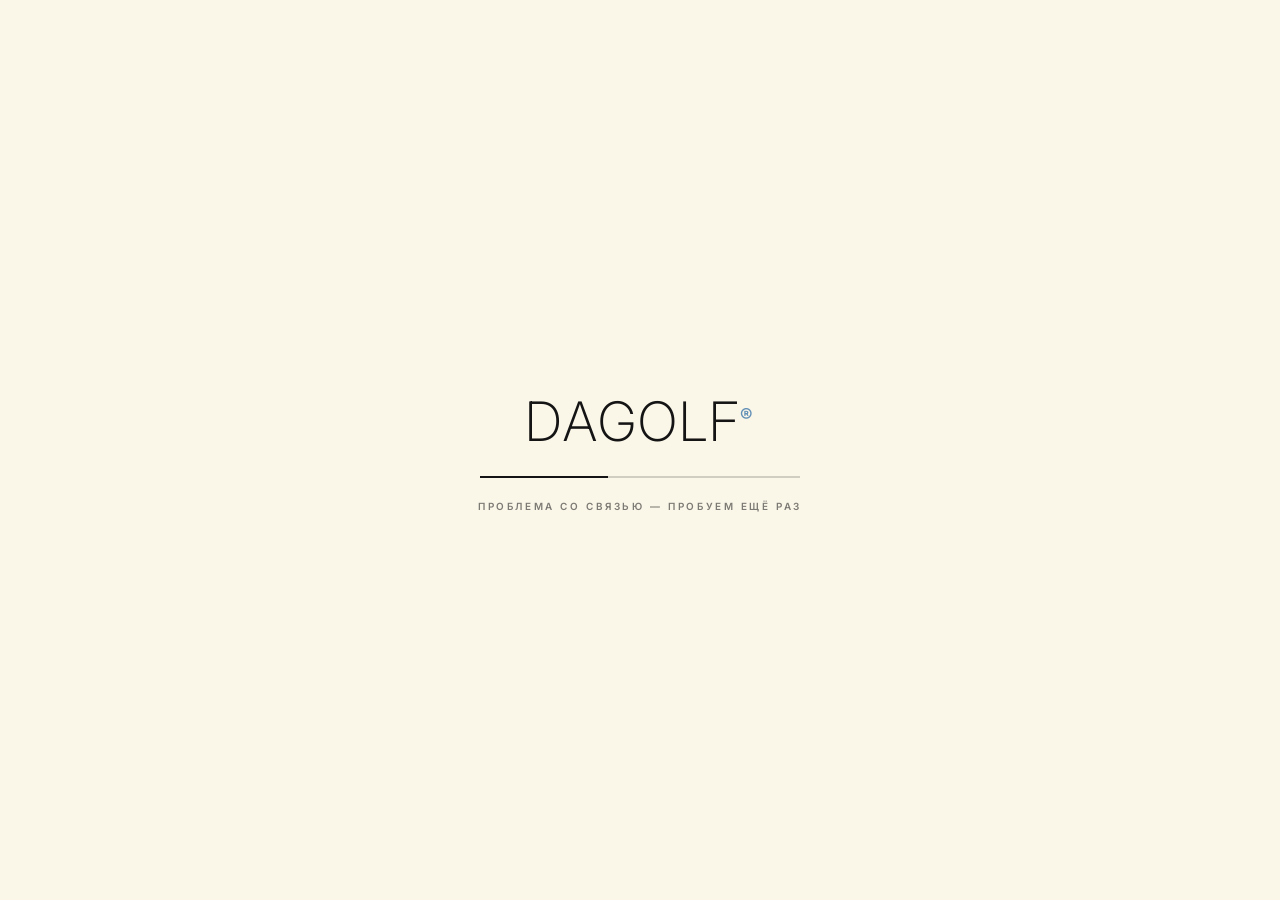
==== commit 0b0bb4bb: "Update index.html" ====
--- a/index.html
+++ b/index.html
@@ -1,1026 +1,1070 @@
-<!DOCTYPE html>
-<!--
-  РИТМ‑8 · драм‑машина (один файл, мобильный ландшафт)
-  ─────────────────────────────────────────────────────────
-  ДЛЯ GITHUB PAGES — два способа подключить свой пак:
-
-  1) Просто файлы в папке pack/ рядом с этим файлом:
-       pack/kick.wav  pack/snare.wav  pack/clap.wav  pack/hat-c.wav
-       pack/hat-o.wav pack/tom.wav    pack/rim.wav   pack/crash.wav
-
-  2) Манифест pack/pack.json — можно ЛЮБЫЕ подпапки, имена и громкости:
-       {
-         "pads": [
-           {"file": "808/kick.wav",   "name": "808 KICK"},
-           {"file": "808/snare.wav"},
-           {"file": "house/clap.wav", "vol": 0.8},
-           {"file": "hats/closed.wav"},
-           {"file": "hats/open.wav"},
-           {"file": "perc/tom.wav"},
-           {"file": "perc/rim.wav"},
-           {"file": "fx/crash.mp3"}
-         ]
-       }
-     Порядок в массиве = номер пада (или явно "pad": 0..7).
-
-  Если файла нет — пад остаётся на встроенном синтезированном звуке.
-  Свои семплы можно грузить и из интерфейса: кнопка ПАК
-  (по одному файлу, несколько сразу, или целую папку с подпапками).
-
-  Управление:
-    тап по паду — удар · кнопка «столбики» на паду — пиано‑ролл
-    в пиано‑ролле: режим ✎ — тап/слайд ставит ноты, режим ✋ — прокрутка
-    нижняя полоса: слайд ↔ темп · слайд ↕ фильтр · двойной тап — сброс
-    клавиатура: 1‑8 пады, пробел — плей/стоп, Esc — закрыть окна
--->
+<!doctype html>
 <html lang="ru">
 <head>
-<meta charset="UTF-8">
-<meta name="viewport" content="width=device-width, initial-scale=1, maximum-scale=1, user-scalable=no, viewport-fit=cover">
-<meta name="theme-color" content="#0e1319">
-<title>РИТМ‑8 · драм‑машина</title>
-<link rel="icon" href="data:image/svg+xml,<svg xmlns='http://www.w3.org/2000/svg' viewBox='0 0 100 100'><text y='.9em' font-size='90'>🥁</text></svg>">
+<meta charset="utf-8">
+<meta name="viewport" content="width=device-width, initial-scale=1">
+<title>DAGOLF — первая коллекция</title>
+<!--
+Файлы рядом с этим index.html:
+DALOGO.svg        — логотип (верхний левый угол)
+asteriks.svg      — фирменный астериск (везде вместо глифа ✳, цвет зашит в сам файл)
+dagolf_scene.glb  — 3D-сцена, внутри камеры Camera1..Camera4
+static/           — запасные фоны смартфона на случай недогруза сцены:
+bg1.jpg…bg4.jpg — по одному на каждый из экранов 1–4
+Items/            — фото коллекции: 9 изделий × 2 вида
+item_a1/item_a2 … item_i1/item_i2.jpg (1 = фронт, 2 = вид при наведении)
+brandvideo.mp4    — фильм бренда (экран после коллекции)
+Шрифт: Inter. Для замены на cygre достаточно поменять --display.
+Навигация: один жест колеса / свайп / стрелки = один экран.
+Загрузка: десктоп ждёт 100% (повторы до успеха, заглушек нет);
+смартфон при недогрузе показывает статичные фоны вместо 3D.
+-->
 <link rel="preconnect" href="https://fonts.googleapis.com">
 <link rel="preconnect" href="https://fonts.gstatic.com" crossorigin>
-<link href="https://fonts.googleapis.com/css2?family=Unbounded:wght@500;700;900&family=Manrope:wght@500;700;800&family=JetBrains+Mono:wght@500;700&display=swap" rel="stylesheet">
+<link href="https://fonts.googleapis.com/css2?family=Inter:opsz,wght@14..32,100..900&display=swap" rel="stylesheet">
 <style>
 :root{
-  --bg:#0e1319; --panel:#161d27; --panel2:#121926; --line:#2b3546;
-  --ink:#eef2f7; --dim:#8b98a9; --amber:#ffc63d; --hot:#ff8a3d;
-}
-*{margin:0;padding:0;box-sizing:border-box;-webkit-tap-highlight-color:transparent}
-html,body{position:fixed;inset:0;overflow:hidden;overscroll-behavior:none}
+--paper:#FAF6E8;
+--paper-2:#FAF6E8;
+--ink:#141414;
+--line:rgba(20,20,20,.18);
+--mut:rgba(20,20,20,.55);
+--accent:#6290B6;
+--font:'Inter',system-ui,sans-serif;
+--display:var(--font); /* ← заменить на cygre при подключении */
+/* динамический цвет плашки: компоненты RGB, всегда серый #dadada…#ffffff */
+--scene-bg:250,246,232;
+}
+*{margin:0;padding:0;box-sizing:border-box}
+html,body{height:100%;overflow:hidden}
 body{
-  background:
-    radial-gradient(1100px 460px at 88% -12%, rgba(53,214,224,.09), transparent 60%),
-    radial-gradient(900px 480px at 8% 115%, rgba(255,91,77,.08), transparent 60%),
-    var(--bg);
-  color:var(--ink);font-family:Manrope,system-ui,sans-serif;
-  user-select:none;-webkit-user-select:none;touch-action:manipulation;
-}
-#grid-bg{position:fixed;inset:0;pointer-events:none;z-index:0;opacity:.5;
-  background:
-    repeating-linear-gradient(0deg, rgba(255,255,255,.022) 0 1px, transparent 1px 34px),
-    repeating-linear-gradient(90deg, rgba(255,255,255,.022) 0 1px, transparent 1px 34px);}
-#noise{position:fixed;inset:0;pointer-events:none;z-index:0;opacity:.05;
-  background-image:url("data:image/svg+xml,%3Csvg xmlns='http://www.w3.org/2000/svg' width='120' height='120'%3E%3Cfilter id='n'%3E%3CfeTurbulence baseFrequency='.9' numOctaves='2'/%3E%3C/filter%3E%3Crect width='120' height='120' filter='url(%23n)'/%3E%3C/svg%3E");}
-#pulse{position:fixed;inset:0;pointer-events:none;z-index:0;opacity:0;transition:opacity .28s ease-out;
-  background:radial-gradient(700px 340px at 50% 118%, rgba(255,138,61,.22), transparent 70%);}
-#pulse.on{opacity:1;transition:none}
+font-family:var(--font);
+font-optical-sizing:auto;
+/* фон = сэмпл верхнего края 3D-кадра (см. раздел 7) */
+background:rgb(var(--scene-bg));
+color:var(--ink);
+-webkit-font-smoothing:antialiased;
+}
+::selection{background:var(--ink);color:var(--paper)}
+a{color:inherit;text-decoration:none}
+button{font-family:inherit;cursor:pointer;background:none;border:none;color:inherit}
+:focus-visible{outline:2px solid var(--accent);outline-offset:3px}
+img{display:block}
+/* ---------- сцена ---------- */
+#stage{position:fixed;inset:0;z-index:0;background:radial-gradient(120% 90% at 50% 40%,#f2f1ec 0%,var(--paper) 55%,#dcdad2 100%)}
+#stage canvas{display:block;width:100%;height:100%}
+/* смартфон без 3D: недогруженную сцену заменяют фоны static/bg1…bg4.jpg,
+по одному на каждый из первых четырёх экранов (переключаются в applyView) */
+body.static-bg #stage{background-color:var(--paper);background-size:cover;background-position:center;background-repeat:no-repeat}
+body.static-bg .cue{display:none}
+/* градиентный фейд плашки поверх 3D-сцены (виден только на смартфоне) */
+#edgeFade{display:none}
+.grain{position:fixed;inset:-50%;z-index:70;pointer-events:none;opacity:.05;mix-blend-mode:multiply;
+background-image:url("data:image/svg+xml,%3Csvg xmlns='http://www.w3.org/2000/svg' width='240' height='240'%3E%3Cfilter id='n'%3E%3CfeTurbulence type='fractalNoise' baseFrequency='0.9' numOctaves='2'/%3E%3C/filter%3E%3Crect width='240' height='240' filter='url(%23n)'/%3E%3C/svg%3E");
+animation:grain 9s steps(6) infinite}
+@keyframes grain{0%{transform:translate(0,0)}25%{transform:translate(-2%,3%)}50%{transform:translate(3%,-2%)}75%{transform:translate(-3%,-3%)}100%{transform:translate(2%,2%)}}
+/* ---------- верхняя панель ---------- */
+.topbar{position:fixed;top:0;left:0;right:0;z-index:50;display:flex;justify-content:space-between;align-items:flex-start;padding:26px 34px;
+border-bottom:1px solid transparent;
+transition:background .45s ease,padding .45s cubic-bezier(.2,.8,.2,1),border-color .45s ease}
+.logo img{height:34px;width:auto;transition:height .45s cubic-bezier(.2,.8,.2,1),transform .5s cubic-bezier(.2,.8,.2,1)}
+.logo:hover img{transform:rotate(-3deg)}
+.logo-txt{font-weight:800;letter-spacing:.06em;font-size:1.35rem}
+.logo-txt sup{font-size:.5em;color:var(--accent)}
+.nav{display:flex;flex-direction:column;align-items:flex-end;gap:7px;text-align:right}
+.nl{position:relative;font-size:.8rem;font-weight:500;letter-spacing:.04em;display:flex;gap:.7em;align-items:baseline}
+.nl sup{font-size:.6rem;font-weight:600;color:var(--accent);letter-spacing:.08em;transition:transform .35s}
+.nl span{display:inline-block;transition:transform .45s cubic-bezier(.2,.9,.25,1)}
+.nl::after{content:'';position:absolute;right:0;bottom:-2px;height:1px;width:100%;background:var(--ink);transform:scaleX(0);transform-origin:right;transition:transform .45s cubic-bezier(.2,.9,.25,1)}
+.nl:hover span{transform:translateY(-1px)}
+.nl:hover sup{transform:translateY(-2px)}
+.nl:hover::after{transform:scaleX(1);transform-origin:left}
+.nl b{font-weight:700}
+/* ---------- шапка после первого экрана ---------- */
+body.scrolled .topbar{background:#FAF6E8;border-bottom-color:rgba(20,20,20,.14);padding:10px 24px;align-items:center}
+body.scrolled .logo img{height:24px}
+body.scrolled .logo-txt{color:var(--ink);font-size:1.05rem}
+body.scrolled .nav{flex-direction:row;align-items:center;gap:1.6rem}
+body.scrolled .nl{color:var(--ink);font-size:.72rem}
+body.scrolled .nl::after{background:var(--ink)}
+/* ---------- бургер ---------- */
+.burger{display:none;flex-direction:column;gap:6px;padding:8px;position:fixed;top:22px;right:26px;z-index:80;
+transition:top .45s cubic-bezier(.2,.8,.2,1),right .45s cubic-bezier(.2,.8,.2,1),transform .45s cubic-bezier(.2,.8,.2,1)}
+.burger i{display:block;width:26px;height:2px;background:var(--ink);transition:transform .4s,opacity .3s}
+body.menu-open .burger i:nth-child(1){transform:translateY(8px) rotate(45deg)}
+body.menu-open .burger i:nth-child(2){opacity:0}
+body.menu-open .burger i:nth-child(3){transform:translateY(-8px) rotate(-45deg)}
+/* бургер ведёт себя как лого — при скролле уменьшается и центрируется по узкой шапке */
+body.scrolled .burger{top:2px;right:9px;transform:scale(.6)}
+.mmenu{position:fixed;inset:0;z-index:60;background:var(--paper);display:flex;flex-direction:column;justify-content:center;padding:0 10vw;gap:1rem;clip-path:inset(0 0 100% 0);transition:clip-path .55s cubic-bezier(.75,0,.2,1)}
+body.menu-open .mmenu{clip-path:inset(0 0 0% 0)}
+.mmenu a{font-family:var(--display);font-size:clamp(2rem,8vw,3.4rem);font-weight:250;text-transform:uppercase;letter-spacing:-.02em;display:flex;gap:1rem;align-items:baseline;border-bottom:1px solid var(--line);padding:.5rem 0}
+.mmenu a sup{font-size:.8rem;font-weight:600;color:var(--accent)}
+/* ---------- слои-экраны ---------- */
+.layer{position:fixed;inset:0;z-index:1;transition:opacity .55s ease,transform .7s cubic-bezier(.65,.05,.25,1)}
+/* экран 1 */
+#heroLayer{display:flex;flex-direction:column;justify-content:flex-end;padding:0 34px 6vh;touch-action:none}
+#heroLayer.off{opacity:0;transform:translateY(-2.5%) scale(.985);pointer-events:none}
+.hero-side{position:absolute;left:34px;top:50%;transform:translateY(-50%) rotate(180deg);writing-mode:vertical-rl;font-size:.62rem;font-weight:600;letter-spacing:.3em;color:var(--mut);text-transform:uppercase}
+.hero-bottom{display:flex;justify-content:space-between;align-items:flex-end;gap:3rem}
+.hero-meta{font-size:.72rem;font-weight:600;letter-spacing:.18em;text-transform:uppercase;color:var(--mut);margin-bottom:1.4rem}
+.hero-meta b{color:var(--accent)}
+.h1{font-family:var(--display);font-weight:215;line-height:.88;letter-spacing:-.04em;text-transform:uppercase;font-size:clamp(3.1rem,11.5vw,10.8rem)}
+.h1 .line{display:block;overflow:hidden;padding-bottom:.04em}
+.h1 .line:nth-child(2){color:transparent;-webkit-text-stroke:1.5px var(--ink)}
+.h1 .ch{display:inline-block;transform:translateY(112%);transition:transform .9s cubic-bezier(.2,.9,.2,1);transition-delay:var(--d,0s)}
+body.ready .h1 .ch{transform:none}
+.hero-right{display:flex;flex-direction:column;align-items:flex-end;gap:1rem;padding-bottom:.6rem}
+.hero-cap{font-size:.62rem;font-weight:600;letter-spacing:.3em;text-transform:uppercase;color:var(--mut)}
+.btn{display:inline-flex;align-items:center;gap:.9em;border:1.5px solid var(--ink);background:transparent;color:var(--ink);padding:1.05em 2.4em;font-size:.78rem;font-weight:600;letter-spacing:.16em;text-transform:uppercase;transition:background .35s,color .35s}
+.btn i{font-style:normal;transition:transform .35s cubic-bezier(.2,.9,.25,1)}
+.btn:hover{background:var(--ink);color:var(--paper)}
+.btn:hover i{transform:translateX(6px)}
+/* подсказка скролла: на экране 1 показывается, на экранах 2–4 полностью убирается из рендера */
+.cue{position:absolute;left:50%;bottom:26px;transform:translateX(-50%);display:none;flex-direction:column;align-items:center;gap:8px;font-size:.58rem;font-weight:600;letter-spacing:.3em;text-transform:uppercase;color:var(--mut)}
+body.at-hero .cue{display:flex;animation:cueIn .5s ease .5s both}
+#heroLayer.off .cue{display:none}
+@keyframes cueIn{from{opacity:0}to{opacity:1}}
+.cue i{width:1px;height:46px;background:var(--line);position:relative;overflow:hidden;display:block}
+.cue i::after{content:'';position:absolute;left:0;top:-40%;width:100%;height:40%;background:var(--ink);animation:cue 1.8s cubic-bezier(.6,0,.4,1) infinite}
+@keyframes cue{to{top:110%}}
+/* ---------- экраны 2–4 ----------
+ДЕСКТОП: экраны 3–4 по центру, экран 2 слева (.left),
+у всех — верхний отступ, чтобы текст не заходил под шапку.
+СМАРТФОН: все три экрана слева (см. медиазапрос 760px). */
+#stmtLayer{display:flex;align-items:center;justify-content:center;text-align:center;
+padding:11vh 24px 7vh;
+opacity:0;transform:translateY(26px);pointer-events:none;touch-action:none}
+#stmtLayer.on{opacity:1;transform:none;pointer-events:auto}
+#stmtLayer.left{justify-content:flex-start;text-align:left;padding-left:max(24px,7vw)}
+#stmtLayer.left .kicker{justify-content:flex-start}
+#stmtLayer.left .txt{margin:0}
+.veil{max-width:620px;padding:3.2rem 3.4rem;position:relative}
+.veil::before{content:'';position:absolute;inset:-50% -40%;z-index:-1;pointer-events:none;
+background:radial-gradient(closest-side,rgba(246,245,240,.97),rgba(246,245,240,0) 72%);
+filter:blur(46px);}
+#stmtInner{transition:opacity .34s ease,transform .34s ease}
+#stmtInner.fade{opacity:0;transform:translateY(-14px)}
+.kicker{display:flex;justify-content:center;align-items:center;gap:.8em;font-size:.66rem;font-weight:600;letter-spacing:.28em;text-transform:uppercase;margin-bottom:1.6rem}
+.kicker b{color:var(--accent)}
+/* ---------- фирменный астериск ----------
+Раньше рисовался глифом ✳ и выглядел по-разному в Windows/macOS/Android.
+Теперь везде единый файл asteriks.svg; цвет задаётся внутри самого SVG
+(для прежнего вида красьте его в --accent #6290B6 при экспорте). */
+.ast{display:inline-block;width:1em;height:1em;object-fit:contain;vertical-align:-.12em;flex:none;animation:spin 14s linear infinite}
+.kicker .ast{width:1rem;height:1rem} /* как было при font-size:1rem */
+@keyframes spin{to{transform:rotate(360deg)}}
+.txt{font-size:clamp(1.05rem,1.7vw,1.35rem);line-height:1.6;font-weight:430;max-width:44ch;margin:0 auto}
+#stmtInner .btn{margin-top:2.4rem}
+/* экран 5 — коллекция */
+#colLayer{background:var(--paper);border-top:1.5px solid var(--ink);transform:translateY(103%);overflow-y:auto;overflow-x:hidden;touch-action:pan-y;padding:9vh 34px 6vh;transition:transform .75s cubic-bezier(.65,.05,.25,1)}
+#colLayer.on{transform:none}
+.col-head{display:flex;justify-content:space-between;align-items:flex-end;gap:2rem;margin-bottom:3rem;flex-wrap:wrap}
+.col-title{font-family:var(--display);font-weight:230;text-transform:uppercase;letter-spacing:-.03em;font-size:clamp(1.9rem,4.4vw,3.6rem);line-height:1}
+.col-title small{display:block;font-size:.66rem;font-weight:600;letter-spacing:.24em;text-transform:uppercase;color:var(--mut);margin-top:.9rem}
+.col-nav{display:flex;align-items:center;gap:1rem}
+.arr{width:52px;height:52px;border:1.5px solid var(--ink);display:grid;place-items:center;font-size:1.1rem;transition:background .3s,color .3s,opacity .3s}
+.arr:hover{background:var(--ink);color:var(--paper)}
+.arr[disabled]{opacity:.25;pointer-events:none}
+.count{font-size:.72rem;font-weight:600;letter-spacing:.14em;min-width:84px;text-align:center}
+/* слайдер: хватаем мышкой / свайпаем пальцем.
+touch-action:pan-y — вертикаль остаётся странице, горизонталь отдаётся JS */
+.slider{overflow:hidden;cursor:grab;user-select:none;-webkit-user-select:none;touch-action:pan-y}
+.slider.grabbing,.slider.grabbing *{cursor:grabbing}
+.track{display:flex;gap:24px;transition:transform .7s cubic-bezier(.22,.85,.25,1)}
+.card{flex:0 0 calc((100% - 72px)/4);opacity:0;transform:translateY(26px);transition:opacity .7s,transform .7s;transition-delay:var(--d,0s)}
+#colLayer.in .card{opacity:1;transform:none}
+.card-img{position:relative;aspect-ratio:3/3.9;background:var(--paper-2);border:1px solid var(--line);overflow:hidden}
+.card-img img{position:absolute;inset:0;width:100%;height:100%;object-fit:cover;transition:opacity .5s ease,transform .8s cubic-bezier(.2,.8,.2,1)}
+.card-img .ph-b{opacity:0}
+.card:hover .card-img img{transform:scale(1.03)}
+.card:hover .ph-b{opacity:1}
+.card-buy{position:absolute;left:0;right:0;bottom:0;display:flex;justify-content:space-between;align-items:center;gap:.8rem;padding:14px 14px;background:var(--paper);border-top:1px solid var(--line);transform:translateY(102%);transition:transform .45s cubic-bezier(.2,.9,.25,1)}
+.card:hover .card-buy,.card:focus-within .card-buy{transform:none}
+.sizes{display:flex;gap:6px}
+.size{width:38px;height:38px;border:1.5px solid var(--ink);font-size:.7rem;font-weight:700;letter-spacing:.06em;display:grid;place-items:center;transition:background .25s,color .25s}
+.size:hover{background:rgba(20,20,20,.08)}
+.size.on{background:var(--ink);color:var(--paper)}
+.add{border:1.5px solid var(--ink);padding:.75em 1.1em;font-size:.62rem;font-weight:700;letter-spacing:.14em;text-transform:uppercase;transition:background .3s,color .3s;white-space:nowrap}
+.add:hover{background:var(--accent);border-color:var(--accent);color:#fff}
+.card-meta{display:flex;justify-content:space-between;align-items:baseline;gap:1rem;padding-top:1rem}
+.card-meta h4{font-size:.92rem;font-weight:700;letter-spacing:.01em}
+.card-meta p{font-size:.66rem;font-weight:500;color:var(--mut);margin-top:.25rem;letter-spacing:.04em}
+.price{font-size:.86rem;font-weight:700;font-variant-numeric:tabular-nums;white-space:nowrap}
+.col-note{margin-top:3rem;font-size:.66rem;font-weight:500;letter-spacing:.14em;text-transform:uppercase;color:var(--mut)}
+.col-note .ast{vertical-align:-.14em}
+/* ---------- футер с огромной надписью ---------- */
+.big-foot{margin-top:5rem;padding-top:1.6rem;border-top:1px solid var(--line)}
+.bf-meta{display:flex;justify-content:space-between;gap:1rem;font-size:.66rem;font-weight:600;letter-spacing:.18em;text-transform:uppercase;color:var(--mut);flex-wrap:wrap;margin-bottom:2.4rem}
+.bf-word{
+font-family:var(--display);
+font-weight:230;
+line-height:.78;
+letter-spacing:-.045em;
+text-transform:uppercase;
+white-space:nowrap;
+user-select:none;
+/* fallback, если JS вдруг выключен */
+font-size:clamp(4rem,47vw,38rem);
+color:transparent;
+-webkit-text-stroke:2px var(--ink);
+transition:color .6s ease;
+padding-bottom:.06em;
+width:100%;
+}
+.bf-fit{
+display:inline-block;
+white-space:nowrap;
+width:max-content;
+max-width:none;
+color:inherit;
+-webkit-text-stroke:2px var(--ink);
+transition:color .6s ease;
+}
+.bf-word sup{font-size:.18em;-webkit-text-stroke:0;color:var(--accent)}
+.bf-word:hover{color:var(--ink)}
+@supports not (-webkit-text-stroke:1px #000){.bf-word{color:var(--ink)}}
+/* экран 6 — видео */
+#vidLayer{background:#0a0a09;border-top:1.5px solid var(--ink);transform:translateY(103%);transition:transform .75s cubic-bezier(.65,.05,.25,1);touch-action:pan-y}
+#vidLayer.on{transform:none}
+#brandVideo{position:absolute;inset:0;width:100%;height:100%;object-fit:cover;display:block;background:#0a0a09}
+.vid-cap{position:absolute;left:34px;bottom:30px;z-index:2;color:#fff;pointer-events:none;
+font-size:.62rem;font-weight:600;letter-spacing:.3em;text-transform:uppercase;
+text-shadow:0 1px 10px rgba(0,0,0,.55)}
+.vid-ctl{position:absolute;right:34px;bottom:26px;z-index:2;display:flex;gap:10px}
+.vctl{width:46px;height:46px;border:1.5px solid #fff;color:#fff;display:grid;place-items:center;
+font-size:.9rem;font-weight:600;mix-blend-mode:difference;transition:background .25s,color .25s}
+.vctl:hover{background:#fff;color:#000}
+/* появления */
+.rv{opacity:0;transform:translateY(22px);transition:opacity .8s ease,transform .8s cubic-bezier(.2,.8,.2,1);transition-delay:var(--d,0s)}
+.rv.in{opacity:1;transform:none}
+#colLayer.in .rv{opacity:1;transform:none}
+/* тост */
+#toast{position:fixed;left:50%;bottom:30px;transform:translate(-50%,180%);z-index:90;background:var(--ink);color:var(--paper);padding:.0em;font-size:.72rem;font-weight:600;letter-spacing:.1em;text-transform:uppercase;transition:transform .5s cubic-bezier(.2,.9,.25,1);max-width:90vw;text-align:center}
+#toast.show{transform:translate(-50%,0)}
+#toast b{color:var(--accent)}
+/* ---------- прелоадер ----------
+Полоса честная: .ind — «размер неизвестен» (бегущий сегмент),
+без .ind — реальная ширина по прогрессу загрузки GLB. */
+#loader{position:fixed;inset:0;z-index:100;background:var(--paper);display:flex;flex-direction:column;justify-content:center;align-items:center;gap:1.4rem;transition:opacity .7s,visibility .7s}
+#loader.done{opacity:0;visibility:hidden}
+.ld-word{font-family:var(--display);font-weight:230;font-size:clamp(2rem,6vw,3.4rem);letter-spacing:.04em;text-transform:uppercase}
+.ld-word sup{font-size:.35em;color:var(--accent);font-weight:600}
+.ld-bar{width:min(320px,60vw);height:2px;background:var(--line);overflow:hidden}
+.ld-bar i{display:block;height:100%;width:0;background:var(--ink);transition:width .3s ease}
+.ld-bar.ind i{width:40%;transition:none;animation:ld 1.1s cubic-bezier(.5,0,.5,1) infinite}
+@keyframes ld{0%{transform:translateX(-110%)}100%{transform:translateX(300%)}}
+.ld-status{font-size:.62rem;font-weight:600;letter-spacing:.26em;text-transform:uppercase;color:var(--mut);font-variant-numeric:tabular-nums}
+@media (max-width:1150px){.card{flex-basis:calc((100% - 24px)/2)}}
+@media (max-width:1000px){.hero-side{display:none}}
+/* ---------- смартфон: текст сверху, 3D снизу, бесшовный фон ---------- */
+@media (max-width:760px){
+.nav{display:none}
+.burger{display:flex;top:14px;right:12px}
+.topbar{padding:18px 20px}
+/* шапка продолжает плашку — тот же динамический серый */
+body.scrolled .topbar{padding:9px 16px;background:rgb(var(--scene-bg))}
+body.scrolled .logo img{height:20px}
+/* 3D-сцена занимает нижнюю часть экрана */
+#stage{top:44vh}
+/* фейд плашки поверх верхней кромки сцены — скрывает линию стыка */
+#edgeFade{display:block;position:fixed;left:0;right:0;top:calc(44vh - 1px);height:12vh;z-index:1;pointer-events:none;
+background:linear-gradient(to bottom, rgb(var(--scene-bg)) 0%, rgba(var(--scene-bg),0) 100%)}
+/* экран 1: текст в верхней зоне */
+#heroLayer{justify-content:flex-start;padding:13vh 20px 0}
+.h1{font-size:clamp(2.6rem,12vw,5.4rem)}
+.hero-meta{margin-bottom:1rem}
+.hero-bottom{flex-direction:column;align-items:flex-start;gap:1.8rem}
+.hero-right{align-items:flex-start}
+.cue{display:none}
+/* экраны 2–4: все слева, сверху, с отступом от шапки */
+#stmtLayer{align-items:flex-start;justify-content:flex-start;text-align:left;padding:13vh 20px 0}
+#stmtLayer .kicker{justify-content:flex-start}
+#stmtLayer .txt{margin:0}
+.veil{padding:2rem 1.2rem}
+#colLayer{padding:8vh 20px 5vh}
+.vid-cap{left:20px;bottom:86px}
+.vid-ctl{right:20px;bottom:20px}
+}
+@media (max-width:640px){.card{flex-basis:100%}}
+@media (hover:none){
+.card-buy{transform:none;position:static;border:1px solid var(--line);border-top-width:0}
+.card-img .ph-b{display:none}
+.bf-word:hover{color:transparent}
+}
+@media (prefers-reduced-motion:reduce){
+*,*::before,*::after{animation-duration:.01ms !important;transition-duration:.01ms !important}
+}
 
-#app{position:relative;z-index:1;display:flex;flex-direction:column;height:100dvh;gap:8px;
-  padding:calc(8px + env(safe-area-inset-top)) calc(10px + env(safe-area-inset-right)) calc(8px + env(safe-area-inset-bottom)) calc(10px + env(safe-area-inset-left));}
 
-/* ── верхняя панель ── */
-#top{display:flex;align-items:center;gap:10px;background:linear-gradient(180deg,#1a2230,#141b26);
-  border:1px solid var(--line);border-radius:14px;padding:7px 12px;
-  box-shadow:inset 0 1px 0 rgba(255,255,255,.07),0 6px 18px rgba(0,0,0,.35);}
-.brand{display:flex;align-items:center;gap:9px;margin-right:2px}
-.brand .dot{width:9px;height:9px;border-radius:50%;background:#3a2a1a;box-shadow:0 0 0 2px rgba(255,198,61,.15);transition:.1s}
-.brand .dot.on{background:var(--amber);box-shadow:0 0 12px var(--amber)}
-.brand b{font-family:Unbounded;font-weight:900;font-size:18px;letter-spacing:.04em;line-height:1}
-.brand small{display:block;font:500 7.5px/1.6 'JetBrains Mono';letter-spacing:.3em;color:var(--dim)}
-.spacer{flex:1}
-.key{font-family:Manrope;font-weight:800;color:var(--ink);background:linear-gradient(180deg,#26303f,#181f2b);
-  border:1px solid #38445a;border-radius:10px;box-shadow:0 3px 0 #0b0f15,inset 0 1px 0 rgba(255,255,255,.1);
-  padding:0 12px;height:38px;font-size:12px;letter-spacing:.06em;cursor:pointer;touch-action:manipulation;
-  transition:transform .05s, box-shadow .05s, background .15s;display:inline-flex;align-items:center;justify-content:center;gap:6px;}
-.key:active{transform:translateY(2px);box-shadow:0 1px 0 #0b0f15}
-.key.lit{background:linear-gradient(180deg,#ffd76a,#e8a52c);color:#241a05;border-color:#ffdf8a;
-  box-shadow:0 3px 0 #7a5410,0 0 16px rgba(255,198,61,.35)}
-#play{width:64px;height:42px;color:var(--amber)}
-#play.playing{color:#1c1204;background:linear-gradient(180deg,#ffb14d,#ff7f2e);border-color:#ffcf9a;
-  box-shadow:0 3px 0 #7a3a10,0 0 20px rgba(255,138,61,.5)}
-.bpmbox{text-align:center;min-width:70px}
-.bpmbox label{display:block;font:500 7.5px/1 'JetBrains Mono';letter-spacing:.3em;color:var(--dim);margin-bottom:3px}
-.bpmbox b{font:700 21px/1 'JetBrains Mono';color:var(--amber);text-shadow:0 0 12px rgba(255,198,61,.35)}
-.bpmbox i{font:500 9px 'JetBrains Mono';color:var(--dim);font-style:normal;margin-left:2px}
-.seg{display:flex;gap:4px;align-items:center}
-.seg .lbl{font:500 7.5px/1.3 'JetBrains Mono';letter-spacing:.24em;color:var(--dim);margin-right:4px;text-align:center}
-#barsSeg{display:flex;gap:4px}
-#barsSeg .key{width:34px;padding:0}
 
-/* ── пады ── */
-#pads{flex:1;min-height:0;display:grid;grid-template-columns:repeat(4,1fr);grid-template-rows:1fr 1fr;gap:8px}
-.pad{position:relative;border-radius:14px;overflow:hidden;touch-action:none;cursor:pointer;
-  border:1px solid var(--c);
-  border-color:color-mix(in oklab, var(--c) 55%, #2a3442);
-  background:linear-gradient(175deg,#1b232f,#12181f);
-  background:linear-gradient(175deg, color-mix(in oklab, var(--c) 24%, #161d27), color-mix(in oklab, var(--c) 8%, #10151c));
-  box-shadow:inset 0 1px 0 rgba(255,255,255,.09), inset 0 -10px 22px rgba(0,0,0,.35), 0 5px 14px rgba(0,0,0,.35);
-  transition:transform .06s, box-shadow .15s, filter .1s;}
-.pad.hit{transform:translateY(2px) scale(.985);filter:saturate(1.6) brightness(1.4);
-  box-shadow:0 0 26px color-mix(in oklab, var(--c) 55%, transparent), inset 0 1px 0 rgba(255,255,255,.15);}
-.pad.muted{filter:grayscale(.8) brightness(.6)}
-.pname{position:absolute;top:8px;left:11px;font-family:Unbounded;font-weight:700;font-size:13px;
-  letter-spacing:.05em;color:#fff;text-shadow:0 2px 4px rgba(0,0,0,.6);max-width:calc(100% - 46px);
-  white-space:nowrap;overflow:hidden;text-overflow:ellipsis}
-.psrc{position:absolute;left:11px;bottom:24px;font:700 8px 'JetBrains Mono';letter-spacing:.2em;opacity:.9;color:var(--c)}
-.pidx{position:absolute;top:9px;right:38px;font:500 9px 'JetBrains Mono';color:rgba(255,255,255,.35)}
-.corner{position:absolute;width:27px;height:27px;border-radius:8px;display:grid;place-items:center;
-  background:rgba(0,0,0,.38);border:1px solid rgba(255,255,255,.18);color:#dfe6ee;cursor:pointer;touch-action:manipulation;}
-.corner:active{background:var(--c);color:#10151c}
-.corner.edit{top:7px;right:7px}
-.corner.mute{bottom:20px;right:7px;font:800 10px Manrope}
-.corner.mute.on{background:var(--c);color:#10151c;border-color:var(--c)}
-.leds{position:absolute;left:10px;right:10px;bottom:8px;display:flex;gap:3px;pointer-events:none}
-.leds i{flex:1;height:5px;border-radius:2px;background:rgba(255,255,255,.1);transition:background .12s}
-.leds i.note{background:color-mix(in oklab, var(--c) 55%, transparent)}
-.leds i.now{background:#fff;box-shadow:0 0 9px var(--c)}
 
-/* ── FX‑полоса ── */
-#strip{position:relative;height:62px;flex:none;border-radius:12px;overflow:hidden;cursor:ew-resize;touch-action:none;
-  background:linear-gradient(180deg,#151c26,#0f151e);border:1px solid var(--line);
-  box-shadow:inset 0 1px 0 rgba(255,255,255,.06), inset 0 -12px 24px rgba(0,0,0,.4);}
-#stripCv{position:absolute;inset:0;width:100%;height:100%}
-#stripInfo{position:absolute;top:7px;right:12px;text-align:right;pointer-events:none;
-  font:700 12px/1.35 'JetBrains Mono';color:var(--amber);text-shadow:0 0 10px rgba(255,198,61,.4)}
-#stripInfo span{display:block;font-size:9px;color:#9fb0c4;text-shadow:none}
-#stripHint{position:absolute;left:12px;bottom:6px;pointer-events:none;
-  font:500 8.5px 'JetBrains Mono';letter-spacing:.16em;color:var(--dim);transition:opacity .8s}
-#stripWm{position:absolute;left:12px;top:6px;font:900 11px Unbounded;letter-spacing:.3em;
-  color:rgba(255,255,255,.07);pointer-events:none}
 
-/* ── пиано‑ролл ── */
-#roll{position:fixed;inset:0;z-index:40;display:none;flex-direction:column;background:#0d1219}
-#roll.open{display:flex}
-.roll-head{flex:none;display:flex;align-items:center;gap:7px;flex-wrap:wrap;row-gap:4px;
-  padding:calc(6px + env(safe-area-inset-top)) 10px 6px;background:var(--panel2);border-bottom:1px solid var(--line)}
-.roll-head .chip{display:flex;align-items:center;gap:7px;font-family:Unbounded;font-weight:700;font-size:14px}
-.roll-head .chip i{width:12px;height:12px;border-radius:3px;background:var(--c);box-shadow:0 0 10px var(--c)}
-.roll-head .cnt{font:500 10px 'JetBrains Mono';color:var(--dim);letter-spacing:.1em}
-.roll-head .key{height:32px;font-size:11px;padding:0 10px}
-.roll-scroll{flex:1;overflow:auto;overscroll-behavior:contain;-webkit-overflow-scrolling:touch}
-#rollCv{display:block;touch-action:none}
 
-/* ── модалка пака ── */
-#pack{position:fixed;inset:0;z-index:50;display:none;align-items:center;justify-content:center;
-  background:rgba(5,8,12,.72);backdrop-filter:blur(3px)}
-#pack.open{display:flex}
-.pack-box{width:min(580px,94vw);max-height:86dvh;overflow:auto;background:#151c27;
-  border:1px solid var(--line);border-radius:16px;padding:14px;box-shadow:0 24px 60px rgba(0,0,0,.6)}
-.pack-box h3{font-family:Unbounded;font-size:15px;margin-bottom:2px}
-.pack-box .sub{font:500 9px 'JetBrains Mono';letter-spacing:.14em;color:var(--dim);margin-bottom:10px}
-.slot{display:flex;align-items:center;gap:9px;padding:7px 8px;border-radius:10px}
-.slot:nth-child(odd){background:rgba(255,255,255,.025)}
-.slot i{width:11px;height:11px;border-radius:3px;flex:none}
-.slot b{font-family:Unbounded;font-weight:700;font-size:11px;width:86px;white-space:nowrap;overflow:hidden;text-overflow:ellipsis}
-.slot .s{flex:1;font:500 9.5px 'JetBrains Mono';color:var(--dim);letter-spacing:.06em;
-  white-space:nowrap;overflow:hidden;text-overflow:ellipsis}
-.slot .key{height:30px;font-size:10px;padding:0 10px}
-.pack-foot{display:flex;gap:8px;margin-top:12px;flex-wrap:wrap}
-#packStatus{font:500 9px 'JetBrains Mono';letter-spacing:.1em;color:var(--dim);margin-top:10px;line-height:1.6}
+  
 
-/* ── прочее ── */
-#toast{position:fixed;left:50%;bottom:80px;transform:translate(-50%,16px);z-index:60;opacity:0;pointer-events:none;
-  background:#1c2532;border:1px solid #3a4658;border-radius:10px;padding:8px 14px;
-  font:700 11px 'JetBrains Mono';letter-spacing:.06em;color:var(--ink);
-  box-shadow:0 10px 30px rgba(0,0,0,.5);transition:.3s;max-width:86vw;text-align:center}
-#toast.show{opacity:1;transform:translate(-50%,0)}
-#turn{position:fixed;inset:0;z-index:99;display:none;flex-direction:column;align-items:center;
-  justify-content:center;gap:22px;background:#0c1117;text-align:center;padding:20px}
-#turn .ph{width:52px;height:92px;border:3px solid var(--amber);border-radius:12px;
-  animation:rot 1.8s ease-in-out infinite;box-shadow:0 0 24px rgba(255,198,61,.25)}
-#turn b{font-family:Unbounded;font-weight:700;font-size:17px}
-#turn span{font:500 10px 'JetBrains Mono';letter-spacing:.22em;color:var(--dim)}
-@keyframes rot{0%,18%{transform:rotate(0)}62%,100%{transform:rotate(90deg)}}
-@media (orientation:portrait){#turn{display:flex}}
-@media (max-width:740px){.brand small{display:none}}
+
+  
 </style>
 </head>
 <body>
-<div id="grid-bg"></div><div id="noise"></div><div id="pulse"></div>
-
-<div id="app">
-  <header id="top">
-    <div class="brand"><span class="dot" id="beatDot"></span><div><b>РИТМ‑8</b><small>DRUM COMPUTER · 8 VOICES</small></div></div>
-    <div class="spacer"></div>
-    <button class="key" id="play" aria-label="Пуск"></button>
-    <div class="bpmbox"><label>ТЕМП</label><b id="bpmVal">120</b><i>BPM</i></div>
-    <div class="seg"><span class="lbl">ТАКТЫ</span><span id="barsSeg"></span></div>
-    <button class="key" id="packBtn">🎛 ПАК</button>
-  </header>
-
-  <div id="pads"></div>
-
-  <div id="strip">
-    <canvas id="stripCv"></canvas>
-    <div id="stripWm">РИТМ‑8</div>
-    <div id="stripInfo"><span id="siBpm">120 BPM</span><span id="siFlt">FILTER: ОТКРЫТ</span></div>
-    <div id="stripHint">СЛАЙД ↔ ТЕМП · СЛАЙД ↕ ФИЛЬТР · ДВОЙНОЙ ТАП — СБРОС</div>
-  </div>
-</div>
-
-<!-- пиано-ролл -->
-<div id="roll">
-  <div class="roll-head">
-    <button class="key" id="rollBack">← НАЗАД</button>
-    <div class="chip" id="rollChip"><i></i><span id="rollName"></span></div>
-    <button class="key" id="rollDn">ТОН −</button>
-    <button class="key" id="rollUp">ТОН +</button>
-    <button class="key" id="rollClear">ОЧИСТИТЬ</button>
-    <button class="key lit" id="modeDraw">✎ НОТЫ</button>
-    <button class="key" id="modePan">✋ РУКА</button>
-    <span class="cnt" id="rollCnt"></span>
-  </div>
-  <div class="roll-scroll" id="rollScroll"><canvas id="rollCv"></canvas></div>
-</div>
-
-<!-- модалка пака -->
-<div id="pack">
-  <div class="pack-box">
-    <h3>Пак ударных</h3>
-    <div class="sub">8 СЛОТОВ · WAV / MP3 / OGG / M4A · МОЖНО ПАПКИ С ПОДПАПКАМИ</div>
-    <div id="slots"></div>
-    <div class="pack-foot">
-      <button class="key" id="multiBtn">НЕСКОЛЬКО ФАЙЛОВ</button>
-      <button class="key" id="dirBtn">📁 ЗАГРУЗИТЬ ПАПКУ</button>
-      <button class="key" id="synthBtn">СБРОС НА СИНТЕЗ</button>
-      <button class="key lit" id="packClose">ГОТОВО</button>
-    </div>
-    <div id="packStatus"></div>
-  </div>
-</div>
-
-<div id="toast"></div>
-<div id="turn"><div class="ph"></div><b>Поверни телефон</b><span>РИТМ‑8 РАБОТАЕТ В ЛАНДШАФТЕ</span></div>
-
-<input type="file" id="fileSingle" accept="audio/*" hidden>
-<input type="file" id="fileMulti" accept="audio/*" multiple hidden>
-<input type="file" id="fileDir" webkitdirectory hidden>
-
-<script>
-'use strict';
-/* ═══════════════ УТИЛИТЫ ═══════════════ */
-const $=s=>document.querySelector(s);
-const $$=s=>document.querySelectorAll(s);
-const clamp=(v,a,b)=>Math.min(b,Math.max(a,v));
-const dpr=Math.min(2,window.devicePixelRatio||1);
-
-/* ═══════════════ СОСТОЯНИЕ ═══════════════ */
-const PACK_FILES=['kick.wav','snare.wav','clap.wav','hat-c.wav','hat-o.wav','tom.wav','rim.wav','crash.wav'];
-const PAD_DEFS=[
-  {name:'KICK',  color:'#ff5b4d', vol:1.00, choke:0},
-  {name:'SNARE', color:'#ff9d2e', vol:0.92, choke:0},
-  {name:'CLAP',  color:'#ffe14d', vol:0.80, choke:0},
-  {name:'HAT C', color:'#5be49b', vol:0.55, choke:1},
-  {name:'HAT O', color:'#35d6e0', vol:0.50, choke:1},
-  {name:'TOM',   color:'#4da3ff', vol:0.88, choke:0},
-  {name:'RIM',   color:'#a48bff', vol:0.70, choke:0},
-  {name:'CRASH', color:'#ff70c8', vol:0.50, choke:0}
+<div id="stage" aria-hidden="true"></div>
+<div id="edgeFade" aria-hidden="true"></div>
+<div class="grain" aria-hidden="true"></div>
+<header class="topbar" id="topbar">
+<a class="logo" href="#" data-go="0" aria-label="DAGOLF — на главную">
+<img src="DALOGO.svg" alt="DALOGO" onerror="this.outerHTML='&lt;span class=&quot;logo-txt&quot;&gt;DALOGO&lt;sup&gt;&amp;reg;&lt;/sup&gt;&lt;/span&gt;'">
+</a>
+<nav class="nav" aria-label="Основное меню">
+<a class="nl" href="#" data-go="1"><sup>01</sup><span>Каталог</span></a>
+<a class="nl" href="#" data-go="2"><sup>02</sup><span>О бренде</span></a>
+<a class="nl" href="#" data-go="3"><sup>03</sup><span>Контакты</span></a>
+<a class="nl" href="#" data-go="4"><sup>04</sup><span>Избранное</span></a>
+<a class="nl" href="#" data-go="4"><sup>05</sup><span>Корзина&thinsp;·&thinsp;<b class="cartN">0</b></span></a>
+</nav>
+</header>
+<button class="burger" id="burger" aria-label="Меню" aria-expanded="false"><i></i><i></i><i></i></button>
+<nav class="mmenu" id="mmenu" aria-label="Мобильное меню">
+<a href="#" data-go="1"><sup>01</sup>Каталог</a>
+<a href="#" data-go="2"><sup>02</sup>О бренде</a>
+<a href="#" data-go="3"><sup>03</sup>Контакты</a>
+<a href="#" data-go="4"><sup>04</sup>Избранное</a>
+<a href="#" data-go="4"><sup>05</sup>Корзина · <b class="cartN">0</b></a>
+</nav>
+<main>
+<!-- ЭКРАН 1 -->
+<section class="layer" id="heroLayer" aria-label="Главная">
+<div class="hero-side"></div>
+<div class="hero-bottom">
+<div>
+<p class="hero-meta rv">DAGOLF® — <b>9</b> предметов · 1 коллекция</p>
+<h1 class="h1" id="heroTitle">
+<span class="line">одежда</span>
+<span class="line">для гольфа</span>
+</h1>
+</div>
+<div class="hero-right rv" style="--d:.45s">
+<span class="hero-cap">показ коллекции №1</span>
+<a class="btn" href="#" data-go="4">смотреть <i>→</i></a>
+</div>
+</div>
+<div class="cue" aria-hidden="true"><i></i><span>крутите</span></div>
+</section>
+<!-- ЭКРАНЫ 2–4 -->
+<section class="layer" id="stmtLayer" aria-live="polite">
+<div class="veil"><div id="stmtInner"></div></div>
+</section>
+<!-- ЭКРАН 5 — слайдер -->
+<section class="layer" id="colLayer" aria-label="Коллекция">
+<div class="col-head rv">
+<h2 class="col-title">Коллекция №1<small>осень — зима '26 · 9 предметов</small></h2>
+<div class="col-nav">
+<button class="arr" id="prev" aria-label="Назад">←</button>
+<span class="count" id="count">01–04 / 09</span>
+<button class="arr" id="next" aria-label="Вперёд">→</button>
+</div>
+</div>
+<div class="slider rv" style="--d:.15s">
+<div class="track" id="track"></div>
+</div>
+<p class="col-note rv" style="--d:.3s"><img class="ast" src="asteriks.svg" alt="" aria-hidden="true" draggable="false"> наведите на вещь — альтернативный вид, размеры и корзина</p>
+<footer class="big-foot rv" style="--d:.4s">
+<div class="bf-meta">
+<span>© DAGOLF, 2026</span>
+<span></span>
+<span>telegram</span>
+</div>
+<div class="bf-word" aria-hidden="true"><span class="bf-fit">DAGOLF<sup>®</sup></span></div>
+</footer>
+</section>
+<!-- ЭКРАН 6 — видео -->
+<section class="layer" id="vidLayer" aria-label="Фильм коллекции">
+<video id="brandVideo" autoplay muted loop playsinline preload="auto">
+<source src="brandvideo.mp4" type="video/mp4">
+</video>
+<p class="vid-cap">dagolf® · фильм показа №1 · партия 001</p>
+<div class="vid-ctl">
+<button class="vctl" id="vidSound" aria-pressed="false" title="Звук">✕</button>
+<button class="vctl" id="vidPause" title="Пауза">❚❚</button>
+</div>
+</section>
+</main>
+<div id="toast" role="status" aria-live="polite"></div>
+<div id="loader">
+<div class="ld-word">DAGOLF<sup>®</sup></div>
+<div class="ld-bar ind" id="ldBar"><i id="ldFill"></i></div>
+<div class="ld-status" id="ldStatus">загрузка сцены…</div>
+</div>
+<script type="importmap">
+{"imports":{
+"three":"https://cdn.jsdelivr.net/npm/three@0.160.0/build/three.module.js",
+"three/addons/":"https://cdn.jsdelivr.net/npm/three@0.160.0/examples/jsm/"
+}}
+</script>
+<script type="module">
+/* =========================================================
+0. Утилиты
+========================================================= */
+const $=s=>document.querySelector(s), $$=s=>[...document.querySelectorAll(s)];
+const reduced=matchMedia('(prefers-reduced-motion: reduce)').matches;
+const lerp=(a,b,t)=>a+(b-a)*t, clamp=(v,a,b)=>Math.max(a,Math.min(b,v));
+/* =========================================================
+1. Типографика героя + циклическая смена второй строки
+========================================================= */
+$$('#heroTitle .line').forEach(line=>{
+const txt=line.textContent; line.textContent='';
+[...txt].forEach((c,i)=>{
+const s=document.createElement('span');
+s.className='ch'; s.textContent=c===' ' ? '\u00A0' : c;
+s.style.setProperty('--d',(0.15+i*0.035)+'s');
+line.appendChild(s);
+});
+});
+requestAnimationFrame(()=>document.body.classList.add('ready'));
+setTimeout(()=>$$('.hero-meta,.hero-right').forEach(el=>el.classList.add('in')),400);
+/* --- цикл слов: «для гольфа» → «для жизни» → «для вас» … --- */
+const CYCLE_WORDS=['для гольфа','для жизни','для вас','для стиля','для побед'];
+const cycleLine=$$('#heroTitle .line')[1];
+let cycleIdx=0;
+function buildCycleChars(text){
+cycleLine.textContent='';
+[...text].forEach(c=>{
+const s=document.createElement('span');
+s.className='ch';s.textContent=c===' '?'\u00A0':c;
+s.style.transition='none';
+s.style.transform='translateY(115%)';
+s.style.opacity='0';
+cycleLine.appendChild(s);
+});
+}
+function cycleText(){
+if(typeof idx!=='undefined'&&idx!==0)return; /* крутим только на первом экране */
+const chars=cycleLine.querySelectorAll('.ch');
+if(!chars.length)return;
+chars.forEach((ch,i)=>{
+ch.style.transition=`transform .42s cubic-bezier(.55,0,.1,1) ${i*.022}s,opacity .38s ease ${i*.022}s`;
+ch.style.transform='translateY(-115%)';
+ch.style.opacity='0';
+});
+setTimeout(()=>{
+cycleIdx=(cycleIdx+1)%CYCLE_WORDS.length;
+buildCycleChars(CYCLE_WORDS[cycleIdx]);
+void cycleLine.offsetHeight;
+cycleLine.querySelectorAll('.ch').forEach((ch,i)=>{
+ch.style.transition=`transform .58s cubic-bezier(.2,.85,.25,1) ${i*.03}s,opacity .52s ease ${i*.03}s`;
+ch.style.transform='translateY(0)';
+ch.style.opacity='1';
+});
+},420+chars.length*22+100);
+}
+if(!reduced)setTimeout(()=>setInterval(cycleText,4200),4800);
+/* =========================================================
+2. Меню
+========================================================= */
+const burger=$('#burger');
+burger.addEventListener('click',()=>{
+const open=document.body.classList.toggle('menu-open');
+burger.setAttribute('aria-expanded',open);
+});
+const closeMenu=()=>{document.body.classList.remove('menu-open');burger.setAttribute('aria-expanded','false');};
+/* =========================================================
+3. Товары
+========================================================= */
+const PRODUCTS=[
+{code:'a', name:'Жилет костюмный',    price:'14 900 ₽', desc:'футер 480 г/м²'},
+{code:'b', name:'Поло',price:'6 900 ₽',  desc:'хлопок 240 г/м²'},
+{code:'c', name:'Платье',   price:'18 900 ₽', desc:'хлопок / нейлон'},
+{code:'d', name:'Платье',  price:'18 900 ₽', desc:'хлопок'},
+{code:'e', name:'Лонгслив D05',price:'11 200 ₽', desc:'интерлок'},
+{code:'f', name:'Жилет D06',   price:'16 900 ₽', desc:'рип-стоп'},
+{code:'g', name:'Шорты D07',   price:'12 300 ₽', desc:'канвас'},
+{code:'h', name:'Кепка D08',   price:'6 400 ₽',  desc:'твил'},
+{code:'i', name:'Поло D09',    price:'13 700 ₽', desc:'пике'},
 ];
-const MAX_STEPS=64;
-const pads=PAD_DEFS.map(d=>({
-  name:d.name,color:d.color,vol:d.vol,choke:d.choke,
-  buffer:null,kind:'synth',label:'синтез',mute:false,
-  notes:new Array(MAX_STEPS).fill(null),actives:[],el:null,leds:[]
-}));
-let bpm=120, bars=1, playing=false, cur=0, nextT=0, schedTimer=0;
-let filtR=0;                                   // 0 = открыт, 1 = закрыт
-let rollPad=-1, rollMode='draw', rollW=0, rollH=0;
-const tr={step:0,time:0};
-let lastBeat=0, packTried=false, pendingSlot=-1;
-const uiQ=[];
-const synthBuffers=new Array(8).fill(null);
-const steps=()=>bars*16;
-const stepDur=()=>60/bpm/4;
-const fcNow=()=>18000*Math.pow(60/18000,filtR);
-
-/* ═══════════════ АУДИО ═══════════════ */
-const AC=window.AudioContext||window.webkitAudioContext;
-let ctx=null,bus=null,filterNode=null;
-function initAudio(){
-  if(ctx)return;
-  ctx=new AC();
-  filterNode=ctx.createBiquadFilter();
-  filterNode.type='lowpass';
-  filterNode.frequency.value=fcNow();
-  filterNode.Q.value=0.7;
-  const comp=ctx.createDynamicsCompressor();
-  comp.threshold.value=-12;comp.ratio.value=4;comp.attack.value=.003;comp.release.value=.16;
-  const master=ctx.createGain();master.gain.value=.92;
-  bus=ctx.createGain();
-  bus.connect(filterNode);filterNode.connect(comp);comp.connect(master);master.connect(ctx.destination);
-}
-function ensureAudio(){
-  if(!ctx)initAudio();
-  if(ctx&&ctx.state==='suspended')ctx.resume();
-}
-function fmtFc(fc){return fc>=1000?(fc/1000).toFixed(1)+' кГц':Math.round(fc)+' Гц';}
-function setFilter(r,silent){
-  filtR=clamp(r,0,1);
-  if(ctx){
-    const t=ctx.currentTime;
-    filterNode.frequency.setTargetAtTime(fcNow(),t,.03);
-    filterNode.Q.setTargetAtTime(.7+filtR*2.4,t,.05);
-  }
-  $('#siFlt').textContent=filtR<.01?'FILTER: ОТКРЫТ':'FILTER: '+fmtFc(fcNow());
-  if(!silent)toast('Фильтр: '+(filtR<.01?'открыт':fmtFc(fcNow())));
-}
-function applyBpm(v){
-  bpm=clamp(Math.round(v),60,200);
-  $('#bpmVal').textContent=bpm;
-  $('#siBpm').textContent=bpm+' BPM';
-  save();
-}
-function triggerPad(i,semi,when,vel){
-  if(!ctx||!pads[i].buffer)return;
-  const p=pads[i];
-  if(p.choke){
-    pads.forEach(q=>{
-      if(q.choke===p.choke&&q.actives.length){
-        q.actives.forEach(a=>{
-          try{a.g.gain.setTargetAtTime(.0001,when,.008);a.s.stop(when+.05);}catch(e){}
-        });
-        q.actives.length=0;
-      }
-    });
-  }
-  const s=ctx.createBufferSource();
-  s.buffer=p.buffer;
-  s.playbackRate.value=Math.pow(2,semi/12);
-  const g=ctx.createGain();
-  g.gain.value=p.vol*(vel===undefined?1:vel);
-  s.connect(g);g.connect(bus);s.start(when);
-  const rec={s:s,g:g};
-  p.actives.push(rec);
-  s.onended=()=>{const k=p.actives.indexOf(rec);if(k>=0)p.actives.splice(k,1);};
-  uiQ.push({t:when,kind:'hit',i:i});
-  if(i===0)lastBeat=performance.now()/1000;
-}
-
-/* ═══════════════ СИНТЕЗ СТАРТОВОГО ПАКА ═══════════════ */
-function mkNoise(oc,dur){
-  const b=oc.createBuffer(1,Math.max(1,Math.floor(oc.sampleRate*dur)),oc.sampleRate);
-  const d=b.getChannelData(0);
-  for(let i=0;i<d.length;i++)d[i]=Math.random()*2-1;
-  const s=oc.createBufferSource();s.buffer=b;return s;
-}
-function render(dur,fn){
-  const oc=new OfflineAudioContext(1,Math.ceil(44100*dur),44100);
-  fn(oc);
-  return oc.startRendering();
-}
-const SYNTH={
-  kick(oc){
-    const t=0,o=oc.createOscillator(),g=oc.createGain();
-    o.frequency.setValueAtTime(160,t);o.frequency.exponentialRampToValueAtTime(44,t+.12);
-    g.gain.setValueAtTime(1,t);g.gain.exponentialRampToValueAtTime(.0001,t+.48);
-    o.connect(g);g.connect(oc.destination);o.start(t);o.stop(t+.5);
-    const n=mkNoise(oc,.04),f=oc.createBiquadFilter(),ng=oc.createGain();
-    f.type='highpass';f.frequency.value=1200;
-    ng.gain.setValueAtTime(.55,t);ng.gain.exponentialRampToValueAtTime(.0001,t+.03);
-    n.connect(f);f.connect(ng);ng.connect(oc.destination);n.start(t);
-  },
-  snare(oc){
-    const t=0;
-    const n=mkNoise(oc,.3),f=oc.createBiquadFilter(),g=oc.createGain();
-    f.type='highpass';f.frequency.value=1300;
-    g.gain.setValueAtTime(.75,t);g.gain.exponentialRampToValueAtTime(.0001,t+.2);
-    n.connect(f);f.connect(g);g.connect(oc.destination);n.start(t);
-    const n2=mkNoise(oc,.06),f2=oc.createBiquadFilter(),g2=oc.createGain();
-    f2.type='bandpass';f2.frequency.value=5200;f2.Q.value=.8;
-    g2.gain.setValueAtTime(.5,t);g2.gain.exponentialRampToValueAtTime(.0001,t+.05);
-    n2.connect(f2);f2.connect(g2);g2.connect(oc.destination);n2.start(t);
-    const o=oc.createOscillator(),og=oc.createGain();
-    o.type='triangle';o.frequency.value=196;
-    og.gain.setValueAtTime(.5,t);og.gain.exponentialRampToValueAtTime(.0001,t+.08);
-    o.connect(og);og.connect(oc.destination);o.start(t);o.stop(t+.1);
-  },
-  clap(oc){
-    const t=0,n=mkNoise(oc,.42),f=oc.createBiquadFilter(),g=oc.createGain();
-    f.type='bandpass';f.frequency.value=1150;f.Q.value=1.1;
-    g.gain.setValueAtTime(.0001,t);
-    [[0,.9],[.014,.7],[.03,.95]].forEach(p=>{
-      g.gain.setValueAtTime(p[1],t+p[0]);
-      g.gain.exponentialRampToValueAtTime(.14,t+p[0]+.011);
-    });
-    g.gain.setValueAtTime(.9,t+.046);
-    g.gain.exponentialRampToValueAtTime(.0001,t+.4);
-    n.connect(f);f.connect(g);g.connect(oc.destination);n.start(t);
-  },
-  'hat-c'(oc){
-    const t=0,n=mkNoise(oc,.1),f=oc.createBiquadFilter(),g=oc.createGain();
-    f.type='highpass';f.frequency.value=8500;
-    g.gain.setValueAtTime(.7,t);g.gain.exponentialRampToValueAtTime(.0001,t+.055);
-    n.connect(f);f.connect(g);g.connect(oc.destination);n.start(t);
-  },
-  'hat-o'(oc){
-    const t=0,n=mkNoise(oc,.55),f=oc.createBiquadFilter(),g=oc.createGain();
-    f.type='highpass';f.frequency.value=7200;
-    g.gain.setValueAtTime(.6,t);g.gain.exponentialRampToValueAtTime(.0001,t+.5);
-    n.connect(f);f.connect(g);g.connect(oc.destination);n.start(t);
-  },
-  tom(oc){
-    const t=0,o=oc.createOscillator(),g=oc.createGain();
-    o.frequency.setValueAtTime(210,t);o.frequency.exponentialRampToValueAtTime(92,t+.2);
-    g.gain.setValueAtTime(.95,t);g.gain.exponentialRampToValueAtTime(.0001,t+.42);
-    o.connect(g);g.connect(oc.destination);o.start(t);o.stop(t+.45);
-    const n=mkNoise(oc,.02),ng=oc.createGain();
-    ng.gain.setValueAtTime(.25,t);ng.gain.exponentialRampToValueAtTime(.0001,t+.02);
-    n.connect(ng);ng.connect(oc.destination);n.start(t);
-  },
-  rim(oc){
-    const t=0,n=mkNoise(oc,.015),f=oc.createBiquadFilter(),g=oc.createGain();
-    f.type='highpass';f.frequency.value=2600;
-    g.gain.setValueAtTime(.7,t);g.gain.exponentialRampToValueAtTime(.0001,t+.014);
-    n.connect(f);f.connect(g);g.connect(oc.destination);n.start(t);
-    const o=oc.createOscillator(),og=oc.createGain();
-    o.type='triangle';o.frequency.value=1750;
-    og.gain.setValueAtTime(.5,t);og.gain.exponentialRampToValueAtTime(.0001,t+.05);
-    o.connect(og);og.connect(oc.destination);o.start(t);o.stop(t+.06);
-  },
-  crash(oc){
-    const t=0,n=mkNoise(oc,1.6),f=oc.createBiquadFilter(),g=oc.createGain();
-    f.type='highpass';f.frequency.value=5200;
-    g.gain.setValueAtTime(.5,t);g.gain.exponentialRampToValueAtTime(.0001,t+1.45);
-    n.connect(f);f.connect(g);g.connect(oc.destination);n.start(t);
-    const n2=mkNoise(oc,1),f2=oc.createBiquadFilter(),g2=oc.createGain();
-    f2.type='bandpass';f2.frequency.value=9500;f2.Q.value=.5;
-    g2.gain.setValueAtTime(.3,t);g2.gain.exponentialRampToValueAtTime(.0001,t+.9);
-    n2.connect(f2);f2.connect(g2);g2.connect(oc.destination);n2.start(t);
-  }
+/* =========================================================
+4. Слайдер (+ драг мышкой на десктопе и свайп на смартфоне)
+========================================================= */
+const track=$('#track');
+PRODUCTS.forEach((p,i)=>{
+const el=document.createElement('article');
+el.className='card';el.style.setProperty('--d',(i%4)*0.09+'s');
+el.innerHTML=`
+<div class="card-img">
+<img class="ph-a" src="Items/item_${p.code}1.jpg" alt="${p.name} — вид 1" loading="lazy" draggable="false">
+<img class="ph-b" src="Items/item_${p.code}2.jpg" alt="${p.name} — вид 2" loading="lazy" draggable="false">
+<div class="card-buy">
+<div class="sizes">
+<button class="size" data-s="S">S</button>
+<button class="size" data-s="M">M</button>
+</div>
+<button class="add">в корзину</button>
+</div>
+</div>
+<div class="card-meta">
+<div><h4>${p.name}</h4><p>${p.desc}</p></div>
+<span class="price">${p.price}</span>
+</div>`;
+track.appendChild(el);
+});
+const prevB=$('#prev'),nextB=$('#next'),countEl=$('#count'),colLayer=$('#colLayer'),sliderEl=$('.slider');
+let idxS=0,perView=4;
+const pad=n=>String(n).padStart(2,'0');
+const GAP=24;
+function calcPer(){perView=innerWidth>1150?4:innerWidth>760?2:1;}
+function calcStep(){
+const w=track.getBoundingClientRect().width;
+return (w-(perView-1)*GAP)/perView+GAP;
+}
+function sliderSet(x){track.style.transform=`translateX(${x}px)`;}
+function sliderGo(){
+const max=Math.max(0,PRODUCTS.length-perView);idxS=clamp(idxS,0,max);
+track.style.transition='';                      /* возвращаем CSS-анимацию для доводки */
+sliderSet(-idxS*calcStep());
+countEl.textContent=`${pad(idxS+1)}–${pad(Math.min(idxS+perView,PRODUCTS.length))} / ${pad(PRODUCTS.length)}`;
+prevB.disabled=idxS===0;nextB.disabled=idxS>=max;
+}
+prevB.addEventListener('click',()=>{idxS--;sliderGo();});
+nextB.addEventListener('click',()=>{idxS++;sliderGo();});
+addEventListener('resize',()=>{calcPer();sliderGo();});
+calcPer();sliderGo();
+/* ---------- драг мышкой (десктоп) и свайп (смартфон) ---------- */
+let dragging=false,dragX0=0,dragBase=0,dragDX=0,dragMoved=false;
+let vel=0,lastPX=0,lastPT=0,suppressClick=false;
+sliderEl.addEventListener('pointerdown',e=>{
+if(dragging||!e.isPrimary)return;
+if(e.pointerType==='mouse'&&e.button!==0)return;
+dragging=true;dragMoved=false;
+dragX0=lastPX=e.clientX;dragDX=0;vel=0;lastPT=performance.now();
+dragBase=-idxS*calcStep();
+track.style.transition='none';                  /* лента следует за рукой без анимации */
+sliderEl.classList.add('grabbing');
+});
+addEventListener('pointermove',e=>{
+if(!dragging)return;
+dragDX=e.clientX-dragX0;
+if(Math.abs(dragDX)>4)dragMoved=true;
+const step=calcStep(),max=Math.max(0,PRODUCTS.length-perView);
+let x=dragBase+dragDX;
+const lo=-max*step,hi=0;                        /* «резинка» на краях списка */
+if(x>hi)x=hi+(x-hi)*.3;
+if(x<lo)x=lo+(x-lo)*.3;
+sliderSet(x);
+const now=performance.now(),dt=now-lastPT;
+if(dt>0){vel=vel*.6+((e.clientX-lastPX)/dt)*.4;lastPX=e.clientX;lastPT=now;}
+});
+function endDrag(){
+if(!dragging)return;
+dragging=false;
+sliderEl.classList.remove('grabbing');
+const step=calcStep(),max=Math.max(0,PRODUCTS.length-perView);
+let target=Math.round(idxS-dragDX/step);        /* доводка до ближайшей позиции */
+if(Math.abs(vel)>.45&&Math.abs(dragDX)>10){     /* резкий бросок — ещё шаг по инерции */
+target=vel<0?Math.max(target,idxS+1):Math.min(target,idxS-1);
+}
+idxS=clamp(target,0,max);
+if(dragMoved){suppressClick=true;setTimeout(()=>suppressClick=false,300);}
+sliderGo();
+}
+addEventListener('pointerup',endDrag);
+addEventListener('pointercancel',endDrag);
+addEventListener('blur',endDrag);
+sliderEl.addEventListener('dragstart',e=>e.preventDefault());
+/* корзина */
+let cart=0;const toast=$('#toast');let toastT;
+function showToast(html){toast.innerHTML=html;toast.classList.add('show');clearTimeout(toastT);toastT=setTimeout(()=>toast.classList.remove('show'),1900);}
+track.addEventListener('click',e=>{
+if(suppressClick){e.preventDefault();e.stopPropagation();return;} /* клик сразу после драга — игнор */
+const sizeB=e.target.closest('.size');
+if(sizeB){
+const card=sizeB.closest('.card');
+card.querySelectorAll('.size').forEach(s=>s.classList.remove('on'));
+sizeB.classList.add('on');return;
+}
+const addB=e.target.closest('.add');
+if(addB){
+const card=addB.closest('.card');
+const i=[...track.children].indexOf(card);
+let sel=card.querySelector('.size.on');
+if(!sel){sel=card.querySelector('.size[data-s="M"]');sel.classList.add('on');}
+cart++;$$('.cartN').forEach(b=>b.textContent=cart);
+showToast(`<b>${PRODUCTS[i].name}</b> · размер ${sel.dataset.s} — в корзине`);
+}
+});
+/* =========================================================
+5. Поэкранная навигация: один жест = один экран (0–5)
+========================================================= */
+const STEPS=[
+{n:'02',k:'DA',t:'Мы назвали бренд самым коротким словом, которое понимают везде.'},
+{n:'03',k:'DA',t:'«Да» — это когда вещь села с первого раза. Когда поло не нужно одёргивать после замаха, а после игры не нужно переодеваться, чтобы поехать на ужин.'},
+{n:'04',k:'DA',t:'Когда цвет ровно тот, что вы искали, и больше его нет ни у кого.'},
+];
+const heroLayer=$('#heroLayer'),stmtLayer=$('#stmtLayer'),stmtInner=$('#stmtInner'),vidLayer=$('#vidLayer');
+let idx=0,locked=false,curStep=-1,stmtWasOn=false,colSeen=false;
+let setCam=()=>{};
+let staticUpd=()=>{}; /* в режиме статичных фонов подставляет фон текущего экрана */
+function renderStep(s){
+const d=STEPS[s];
+stmtInner.innerHTML=
+`<p class="kicker"><b>${d.n}</b><img class="ast" src="asteriks.svg" alt="" aria-hidden="true" draggable="false">${d.k}</p>`+
+`<p class="txt">${d.t}</p>`+
+(d.cta?`<button class="btn" data-go="4">${d.cta} <i>→</i></button>`:'');
+}
+function applyView(){
+heroLayer.classList.toggle('off',idx!==0);
+const on=idx>=1&&idx<=3;
+stmtLayer.classList.toggle('on',on);
+/* десктоп: слева только экран 2; на смартфоне все три слева через CSS */
+stmtLayer.classList.toggle('left',idx===1);
+if(on){
+const s=idx-1;
+if(s!==curStep){
+if(curStep===-1||!stmtWasOn){renderStep(s);curStep=s;}
+else{
+stmtInner.classList.add('fade');
+setTimeout(()=>{
+renderStep(s);curStep=s;
+stmtInner.classList.remove('fade');
+},reduced?0:340);
+}
+}
+}
+stmtWasOn=on;
+colLayer.classList.toggle('on',idx===4);
+if(idx===4&&!colSeen){colSeen=true;colLayer.classList.add('in');sliderGo();}
+vidLayer.classList.toggle('on',idx===5);
+document.body.classList.toggle('scrolled',idx>0);
+document.body.classList.toggle('at-hero',idx===0); /* подсказка скролла — только на экране 1 */
+setCam(Math.min(idx,3));
+staticUpd();
+}
+function go(n){
+n=clamp(n,0,5);
+if(n===idx||locked)return;
+locked=true;setTimeout(()=>locked=false,reduced?120:1050);
+idx=n;applyView();closeMenu();
+}
+/* колесо */
+let acc=0,lastWheel=0;
+addEventListener('wheel',e=>{
+if(document.body.classList.contains('menu-open')){e.preventDefault();return;}
+if(idx===4){
+const canDown=colLayer.scrollTop+colLayer.clientHeight<colLayer.scrollHeight-8;
+const canUp=colLayer.scrollTop>4;
+if(e.deltaY>0&&canDown)return;
+if(e.deltaY<0&&canUp)return;
+}
+if(idx===5){
+if(e.deltaY<0&&vidLayer.scrollTop>4)return;
+if(e.deltaY>0&&vidLayer.scrollTop+vidLayer.clientHeight<vidLayer.scrollHeight-8)return;
+}
+e.preventDefault();
+if(locked){acc=0;return;}
+const now=performance.now();
+if(now-lastWheel>260)acc=0;
+lastWheel=now;
+acc+=e.deltaY;
+if(Math.abs(acc)>70){const dir=acc>0?1:-1;acc=0;go(idx+dir);}
+},{passive:false});
+/* свайпы */
+let tY=null,tX=null;
+addEventListener('touchstart',e=>{tY=e.touches[0].clientY;tX=e.touches[0].clientX;},{passive:true});
+addEventListener('touchend',e=>{
+if(tY===null)return;
+const dy=tY-e.changedTouches[0].clientY, dx=tX-e.changedTouches[0].clientX;
+tY=null;
+if(Math.abs(dy)>60&&Math.abs(dy)>Math.abs(dx)){
+if(idx===4&&e.target.closest('#colLayer')){
+const atBottom=colLayer.scrollTop+colLayer.clientHeight>=colLayer.scrollHeight-24;
+const atTop=colLayer.scrollTop<=4;
+if(dy>0&&!atBottom)return;
+if(dy<0&&!atTop)return;
+}
+if(idx===5&&e.target.closest('#vidLayer')&&vidLayer.scrollHeight>vidLayer.clientHeight+8)return;
+go(idx+(dy>0?1:-1));
+}
+},{passive:true});
+/* клавиатура */
+addEventListener('keydown',e=>{
+if(['ArrowDown','PageDown',' '].includes(e.key)){e.preventDefault();go(idx+1);}
+else if(['ArrowUp','PageUp'].includes(e.key)){e.preventDefault();go(idx-1);}
+else if(e.key==='Home')go(0);
+else if(e.key==='End')go(5);
+});
+/* ссылки data-go */
+document.addEventListener('click',e=>{
+const g=e.target.closest('[data-go]');
+if(g){e.preventDefault();go(+g.dataset.go);}
+});
+applyView();
+/* =========================================================
+5.5. Автофит большой надписи в футере по доступной ширине
+========================================================= */
+const bfWord = $('.bf-word');
+const bfFit = $('.bf-fit');
+if (bfWord && bfFit) {
+let bfLastWidth = 0;
+let bfRaf = 0;
+const fitBigFoot = (force = false) => {
+const avail = bfWord.getBoundingClientRect().width;
+if (!avail) return;
+if (!force && bfLastWidth && Math.abs(avail - bfLastWidth) < 0.5) {
+return;
+}
+const currentWidth = bfFit.getBoundingClientRect().width;
+if (!currentWidth) return;
+// Если уже почти вписались — лишний раз не дёргаем размер
+if (bfWord.style.fontSize && Math.abs(avail - currentWidth) <= 0.6) {
+bfLastWidth = avail;
+return;
+}
+const currentSize = parseFloat(getComputedStyle(bfWord).fontSize);
+if (!currentSize) return;
+const nextSize = currentSize * (avail / currentWidth);
+bfWord.style.fontSize = nextSize.toFixed(3) + 'px';
+bfLastWidth = avail;
 };
-const SYNTH_KEY=['kick','snare','clap','hat-c','hat-o','tom','rim','crash'];
-const SYNTH_DUR={kick:.55,snare:.35,clap:.45,'hat-c':.12,'hat-o':.58,tom:.48,rim:.12,crash:1.65};
-async function buildSynthPack(){
-  for(let i=0;i<8;i++){
-    try{
-      const buf=await render(SYNTH_DUR[SYNTH_KEY[i]],SYNTH[SYNTH_KEY[i]]);
-      synthBuffers[i]=buf;
-      if(pads[i].kind==='synth')pads[i].buffer=buf;
-    }catch(e){}
-  }
-  refreshPackUI();
-}
-
-/* ═══════════════ ТРАНСПОРТ ═══════════════ */
-const playSvg='<svg viewBox="0 0 20 20" width="18" height="18" fill="currentColor"><path d="M5 3l12 7-12 7z"/></svg>';
-const pauseSvg='<svg viewBox="0 0 20 20" width="18" height="18" fill="currentColor"><rect x="4" y="3" width="4.4" height="14" rx="1"/><rect x="11.6" y="3" width="4.4" height="14" rx="1"/></svg>';
-const rollSvg='<svg viewBox="0 0 16 16" width="13" height="13" fill="currentColor"><path d="M2 2h3v12H2zM6.5 2h3v8h-3zM11 2h3v5h-3z"/></svg>';
-function start(){
-  playing=true;cur=0;nextT=ctx.currentTime+.08;
-  schedTimer=setInterval(schedule,25);
-  $('#play').classList.add('playing');
-  $('#play').innerHTML=pauseSvg;
-}
-function stopSeq(){
-  playing=false;clearInterval(schedTimer);
-  $('#play').classList.remove('playing');
-  $('#play').innerHTML=playSvg;
-  uiQ.length=0;
-  $$('.leds i.now').forEach(e=>e.classList.remove('now'));
-}
-function schedule(){
-  const ahead=ctx.currentTime+.14;
-  while(nextT<ahead){
-    const s=cur;
-    pads.forEach((p,i)=>{
-      if(!p.mute){
-        const n=p.notes[s];
-        if(n!=null)triggerPad(i,n,nextT);
-      }
-    });
-    uiQ.push({t:nextT,kind:'step',step:s});
-    if(uiQ.length>160)uiQ.shift();
-    nextT+=stepDur();
-    cur=(cur+1)%steps();
-  }
-}
-$('#play').innerHTML=playSvg;
-$('#play').addEventListener('click',()=>{
-  if(playing){stopSeq();}else{ensureAudio();start();}
-});
-
-/* такты */
-const seg=$('#barsSeg');
-[1,2,3,4].forEach(b=>{
-  const k=document.createElement('button');
-  k.className='key';k.textContent=b;
-  k.addEventListener('click',()=>{
-    bars=b;paintSeg();
-    if($('#roll').classList.contains('open'))buildRollSize();
-    save();
-    toast('Паттерн: '+b+' такт'+(b===1?'':'а')+' · '+(b*16)+' шагов');
-  });
-  seg.appendChild(k);
-});
-function paintSeg(){
-  [...seg.children].forEach((k,i)=>k.classList.toggle('lit',i+1===bars));
-}
-
-/* ═══════════════ ПАДЫ ═══════════════ */
-const padsEl=$('#pads');
-pads.forEach((p,i)=>{
-  const el=document.createElement('div');
-  el.className='pad';el.style.setProperty('--c',p.color);
-  el.innerHTML=
-    '<span class="pidx">'+(i+1)+'</span>'+
-    '<button class="corner edit" aria-label="Пиано-ролл">'+rollSvg+'</button>'+
-    '<div class="pname">'+p.name+'</div>'+
-    '<span class="psrc">СИНТЕЗ</span>'+
-    '<button class="corner mute">M</button>'+
-    '<div class="leds">'+'<i></i>'.repeat(16)+'</div>';
-  padsEl.appendChild(el);
-  p.el=el;
-  p.leds=[...el.querySelectorAll('.leds i')];
-  el.addEventListener('pointerdown',e=>{
-    if(e.target.closest('.corner'))return;
-    e.preventDefault();
-    ensureAudio();
-    if(!p.mute&&ctx)triggerPad(i,0,ctx.currentTime,.95);
-  });
-  el.querySelector('.edit').addEventListener('click',e=>{e.stopPropagation();openRoll(i);});
-  el.querySelector('.mute').addEventListener('click',e=>{
-    e.stopPropagation();
-    p.mute=!p.mute;
-    e.currentTarget.classList.toggle('on',p.mute);
-  });
-  el.addEventListener('contextmenu',e=>e.preventDefault());
-});
-function flashPad(i){
-  const el=pads[i].el;
-  el.classList.add('hit');
-  clearTimeout(el._ft);
-  el._ft=setTimeout(()=>el.classList.remove('hit'),110);
-}
-function updateLeds(step){
-  const bar=Math.floor(step/16),inBar=step%16;
-  pads.forEach(p=>{
-    p.leds.forEach((led,s)=>{
-      led.classList.toggle('note',p.notes[bar*16+s]!=null);
-      led.classList.toggle('now',playing&&s===inBar);
-    });
-  });
-  const dot=$('#beatDot');
-  dot.classList.add('on');
-  clearTimeout(dot._t);
-  dot._t=setTimeout(()=>dot.classList.remove('on'),120);
-  if(step%16===0){
-    const pu=$('#pulse');
-    pu.classList.remove('on');
-    void pu.offsetWidth;
-    pu.classList.add('on');
-    clearTimeout(pu._t);
-    pu._t=setTimeout(()=>pu.classList.remove('on'),280);
-  }
-}
-
-/* ═══════════════ FX‑ПОЛОСА: темп ↔, фильтр ↕ ═══════════════ */
-const strip=$('#strip'),stripCv=$('#stripCv'),sctx=stripCv.getContext('2d');
-let sDrag=null,lastTap=0;
-strip.addEventListener('pointerdown',e=>{
-  e.preventDefault();
-  strip.setPointerCapture(e.pointerId);
-  const now=performance.now();
-  if(now-lastTap<300){lastTap=0;setFilter(0);toast('Фильтр сброшен');sDrag=null;return;}
-  lastTap=now;
-  sDrag={x:e.clientX,y:e.clientY,bpm:bpm,r:filtR,h:strip.clientHeight};
-  $('#stripHint').style.opacity=0;
-});
-strip.addEventListener('pointermove',e=>{
-  if(!sDrag)return;
-  applyBpm(sDrag.bpm+(e.clientX-sDrag.x)*.45);
-  setFilter(sDrag.r+(e.clientY-sDrag.y)/sDrag.h,true);
-});
-['pointerup','pointercancel'].forEach(ev=>strip.addEventListener(ev,()=>{if(sDrag){sDrag=null;save();}}));
-function drawStrip(t){
-  const w=stripCv.clientWidth,h=stripCv.clientHeight;
-  if(!w)return;
-  if(stripCv.width!==Math.round(w*dpr)){stripCv.width=Math.round(w*dpr);stripCv.height=Math.round(h*dpr);}
-  const c=sctx;
-  c.setTransform(dpr,0,0,dpr,0,0);
-  c.clearRect(0,0,w,h);
-  const fc=fcNow(),N=64,beatEnv=Math.max(0,1-(t-lastBeat)*3);
-  for(let i=0;i<N;i++){
-    const f=60*Math.pow(300,i/(N-1));
-    const wob=Math.sin(i*.9+t*2.2)+Math.sin(i*.37-t*1.4);
-    let amp=(.42+.3*Math.abs(wob))*(1-i/N*.35);
-    amp*=1/(1+Math.pow(f/fc,6));
-    if(playing)amp*=.82+.18*beatEnv;
-    const bh=Math.max(2,amp*(h-16)),x=i/(N-1)*w;
-    c.fillStyle=f<fc?'rgba(255,198,61,.85)':'rgba(88,104,124,.32)';
-    c.fillRect(x,h-8-bh,w/N-1.6,bh);
-  }
-  const lx=w*Math.log(fc/60)/Math.log(300);
-  c.fillStyle='rgba(255,255,255,.9)';
-  c.fillRect(lx-1,5,2,h-10);
-  c.fillStyle='rgba(255,255,255,.28)';
-  c.fillRect(lx-4,5,8,3);
-  c.fillRect(lx-4,h-8,8,3);
-}
-
-/* ═══════════════ ПИАНО‑РОЛЛ ═══════════════ */
-const GUT=46,RULE=24,STEPW=36,ROWH=28,ROWS=25;
-const rollEl=$('#roll'),rollScroll=$('#rollScroll'),rollCv=$('#rollCv'),rctx=rollCv.getContext('2d');
-function openRoll(i){
-  rollPad=i;
-  rollEl.classList.add('open');
-  buildRollSize();
-}
-function closeRoll(){
-  rollEl.classList.remove('open');
-  rollPad=-1;
-}
-function buildRollSize(){
-  if(rollPad<0)return;
-  rollW=GUT+steps()*STEPW;
-  rollH=RULE+ROWS*ROWH;
-  rollCv.style.width=rollW+'px';
-  rollCv.style.height=rollH+'px';
-  rollCv.width=Math.round(rollW*dpr);
-  rollCv.height=Math.round(rollH*dpr);
-  rollScroll.scrollLeft=0;
-  rollScroll.scrollTop=Math.max(0,RULE+12*ROWH-rollScroll.clientHeight/2);
-  updRollHead();
-}
-function updRollHead(){
-  if(rollPad<0)return;
-  const p=pads[rollPad];
-  $('#rollChip').style.setProperty('--c',p.color);
-  $('#rollName').textContent=p.name+' · ±12 ПОЛУТОНОВ';
-  let cnt=0;
-  for(let s=0;s<steps();s++)if(p.notes[s]!=null)cnt++;
-  $('#rollCnt').textContent='НОТ: '+cnt;
-}
-function setRollMode(m){
-  rollMode=m;
-  $('#modeDraw').classList.toggle('lit',m==='draw');
-  $('#modePan').classList.toggle('lit',m==='pan');
-  rollCv.style.cursor=m==='pan'?'grab':'pointer';
-}
-$('#rollBack').addEventListener('click',closeRoll);
-$('#modeDraw').addEventListener('click',()=>setRollMode('draw'));
-$('#modePan').addEventListener('click',()=>setRollMode('pan'));
-$('#rollClear').addEventListener('click',()=>{
-  if(rollPad<0)return;
-  pads[rollPad].notes.fill(null);
-  save();updRollHead();toast('Дорожка очищена');
-});
-$('#rollUp').addEventListener('click',()=>transpose(1));
-$('#rollDn').addEventListener('click',()=>transpose(-1));
-function transpose(d){
-  if(rollPad<0)return;
-  const p=pads[rollPad];
-  p.notes=p.notes.map(n=>n==null?null:clamp(n+d,-12,12));
-  save();updRollHead();
-}
-function cellAt(e){
-  const r=rollCv.getBoundingClientRect();
-  const x=e.clientX-r.left,y=e.clientY-r.top;   // уже в координатах холста (с учётом скролла)
-  const sl=rollScroll.scrollLeft,st=rollScroll.scrollTop;
-  if(x<sl+GUT||y<st+RULE)return null;           // попали в закреплённые линейки
-  const s=Math.floor((x-GUT)/STEPW);
-  const row=Math.floor((y-RULE)/ROWH);
-  if(s<0||s>=steps()||row<0||row>=ROWS)return null;
-  return {s:s,semi:12-row};
-}
-function applyCell(c,mode){
-  pads[rollPad].notes[c.s]=mode==='add'?c.semi:null;
-  updRollHead();
-}
-let rT=null;
-rollCv.addEventListener('pointerdown',e=>{
-  e.preventDefault();
-  rollCv.setPointerCapture(e.pointerId);
-  if(rollMode==='pan'){
-    rT={pan:true,x:e.clientX,y:e.clientY,sl:rollScroll.scrollLeft,st:rollScroll.scrollTop};
-    rollCv.style.cursor='grabbing';
-    return;
-  }
-  const c=cellAt(e);
-  if(!c){rT=null;return;}
-  const mode=pads[rollPad].notes[c.s]!=null?'erase':'add';
-  rT={pan:false,mode:mode};
-  applyCell(c,mode);
-});
-rollCv.addEventListener('pointermove',e=>{
-  if(!rT)return;
-  if(rT.pan){
-    rollScroll.scrollLeft=rT.sl-(e.clientX-rT.x);
-    rollScroll.scrollTop=rT.st-(e.clientY-rT.y);
-    return;
-  }
-  if(e.pointerType==='mouse'&&!(e.buttons&1))return;
-  const c=cellAt(e);
-  if(c)applyCell(c,rT.mode);
-});
-['pointerup','pointercancel'].forEach(ev=>rollCv.addEventListener(ev,()=>{
-  if(rT&&rT.pan)rollCv.style.cursor='grab';
-  if(rT&&!rT.pan)save();
-  rT=null;
-}));
-function rr(c,x,y,w,h,r){
-  c.beginPath();
-  c.moveTo(x+r,y);
-  c.arcTo(x+w,y,x+w,y+h,r);
-  c.arcTo(x+w,y+h,x,y+h,r);
-  c.arcTo(x,y+h,x,y,r);
-  c.arcTo(x,y,x+w,y,r);
-  c.closePath();
-}
-function drawRoll(){
-  if(rollPad<0)return;
-  const c=rctx;
-  c.setTransform(dpr,0,0,dpr,0,0);
-  c.clearRect(0,0,rollW,rollH);
-  const sl=rollScroll.scrollLeft,st=rollScroll.scrollTop,p=pads[rollPad];
-  for(let b=0;b<bars;b++){
-    if(b%2){c.fillStyle='rgba(255,255,255,.025)';c.fillRect(GUT+b*16*STEPW,0,16*STEPW,rollH);}
-  }
-  c.fillStyle='rgba(255,255,255,.05)';
-  c.fillRect(GUT,RULE+12*ROWH,steps()*STEPW,ROWH);
-  for(let s=0;s<=steps();s++){
-    const x=GUT+s*STEPW;
-    c.strokeStyle=s%16===0?'rgba(255,255,255,.30)':s%4===0?'rgba(255,255,255,.13)':'rgba(255,255,255,.055)';
-    c.beginPath();c.moveTo(x+.5,RULE);c.lineTo(x+.5,rollH);c.stroke();
-  }
-  c.strokeStyle='rgba(255,255,255,.045)';
-  for(let r2=0;r2<=ROWS;r2++){
-    c.beginPath();c.moveTo(GUT,RULE+r2*ROWH+.5);c.lineTo(rollW,RULE+r2*ROWH+.5);c.stroke();
-  }
-  p.notes.forEach((n,s)=>{
-    if(n==null||s>=steps())return;
-    const x=GUT+s*STEPW+2,y=RULE+(12-n)*ROWH+2;
-    const active=playing&&s===tr.step;
-    if(active){c.shadowColor=p.color;c.shadowBlur=14;}
-    c.fillStyle=p.color;
-    rr(c,x,y,STEPW-4,ROWH-4,5);
-    c.fill();
-    c.shadowBlur=0;
-    c.strokeStyle=active?'#fff':'rgba(0,0,0,.4)';
-    c.lineWidth=active?2:1;
-    c.stroke();
-  });
-  if(playing&&ctx){
-    const pr=clamp((ctx.currentTime-tr.time)/stepDur(),0,1);
-    const px=GUT+(tr.step+pr)*STEPW;
-    const gr=c.createLinearGradient(px-12,0,px+12,0);
-    gr.addColorStop(0,'rgba(255,198,61,0)');
-    gr.addColorStop(.5,'rgba(255,198,61,.22)');
-    gr.addColorStop(1,'rgba(255,198,61,0)');
-    c.fillStyle=gr;c.fillRect(px-12,RULE,24,rollH-RULE);
-    c.fillStyle='#ffc63d';c.fillRect(px-1,RULE,2,rollH-RULE);
-  }
-  /* закреплённая шкала полутонов */
-  c.save();c.translate(sl,0);
-  c.fillStyle='#131a24';c.fillRect(0,0,GUT,rollH);
-  c.font='700 10px "JetBrains Mono",monospace';
-  c.textAlign='right';
-  for(let r2=0;r2<ROWS;r2++){
-    const semi=12-r2,y=RULE+r2*ROWH;
-    c.fillStyle=semi===0?'#ffc63d':'#77839a';
-    c.fillText(semi===0?'0':(semi>0?'+'+semi:''+semi),GUT-8,y+ROWH/2+3);
-  }
-  c.strokeStyle='rgba(255,255,255,.15)';
-  c.beginPath();c.moveTo(GUT-.5,0);c.lineTo(GUT-.5,rollH);c.stroke();
-  c.restore();
-  /* закреплённая линейка тактов */
-  c.save();c.translate(0,st);
-  c.fillStyle='#131a24';c.fillRect(0,0,rollW,RULE);
-  c.font='700 10px "JetBrains Mono",monospace';
-  c.textAlign='left';
-  for(let s=0;s<steps();s+=4){
-    const x=GUT+s*STEPW;
-    if(s%16===0){
-      c.fillStyle='#ffc63d';
-      c.fillText('ТАКТ '+(s/16+1),x+6,16);
-    }else{
-      c.fillStyle='#566377';
-      c.fillRect(x,RULE-7,2,5);
-    }
-  }
-  c.strokeStyle='rgba(255,255,255,.15)';
-  c.beginPath();c.moveTo(0,RULE-.5);c.lineTo(rollW,RULE-.5);c.stroke();
-  c.restore();
-  c.fillStyle='#131a24';c.fillRect(sl,st,GUT,RULE);
-}
-
-/* ═══════════════ ПАК ═══════════════ */
-const packEl=$('#pack'),slotsEl=$('#slots');
-pads.forEach((p,i)=>{
-  const d=document.createElement('div');
-  d.className='slot';
-  d.innerHTML='<i style="background:'+p.color+'"></i><b>'+p.name+'</b>'+
-    '<span class="s" id="slotSrc'+i+'">…</span>'+
-    '<button class="key" id="slotRst'+i+'" style="display:none">⟲</button>'+
-    '<button class="key" id="slotBtn'+i+'">ФАЙЛ</button>';
-  slotsEl.appendChild(d);
-  $('#slotBtn'+i).addEventListener('click',()=>{pendingSlot=i;$('#fileSingle').click();});
-  $('#slotRst'+i).addEventListener('click',()=>restoreSynth(i));
-});
-function refreshPackUI(){
-  pads.forEach((p,i)=>{
-    const s=$('#slotSrc'+i);
-    if(!s)return;
-    s.textContent=(p.kind==='file'?'📄 ':'∿ ')+p.label;
-    $('#slotRst'+i).style.display=p.kind==='file'?'':'none';
-    p.el.querySelector('.psrc').textContent=p.kind==='file'?'СЭМПЛ':'СИНТЕЗ';
-    p.el.querySelector('.pname').textContent=p.name;
-    slotsEl.children[i].querySelector('b').textContent=p.name;
-    if(rollPad===i)updRollHead();
-  });
-}
-async function assignFile(i,file){
-  try{
-    ensureAudio();
-    const ab=await file.arrayBuffer();
-    const buf=await ctx.decodeAudioData(ab);
-    pads[i].buffer=buf;
-    pads[i].kind='file';
-    pads[i].label=file.name;
-    refreshPackUI();save();
-    return true;
-  }catch(e){
-    toast('Ошибка декодирования: '+file.name);
-    return false;
-  }
-}
-function restoreSynth(i){
-  if(!synthBuffers[i])return;
-  pads[i].buffer=synthBuffers[i];
-  pads[i].kind='synth';
-  pads[i].label='синтез';
-  refreshPackUI();
-}
-$('#fileSingle').addEventListener('change',async e=>{
-  const f=e.target.files[0];
-  if(f&&pendingSlot>=0&&await assignFile(pendingSlot,f)){
-    toast(pads[pendingSlot].name+' ← '+f.name);
-  }
-  e.target.value='';
-});
-$('#multiBtn').addEventListener('click',()=>$('#fileMulti').click());
-$('#fileMulti').addEventListener('change',async e=>{
-  const files=[...e.target.files].sort((a,b)=>a.name.localeCompare(b.name));
-  let n=0;
-  for(let i=0;i<Math.min(files.length,8);i++){
-    if(await assignFile(i,files[i]))n++;
-  }
-  toast(n?('Загружено семплов: '+n):'Файлы не выбраны');
-  e.target.value='';
-});
-/* загрузка папки (с подпапками): раскладка по ключевым словам */
-const KEYWORDS=[
-  {re:/kick|бочк|\bbd\b|808/i,slot:0},
-  {re:/snare|снейр|\bsd\b/i,slot:1},
-  {re:/clap|клэп|хлоп/i,slot:2},
-  {re:/open[\s\-_.]?hat|hat[\s\-_.]?o\b|\boh\b|откр/i,slot:4},
-  {re:/hat|hi[\s\-_.]?hat|\bch\b|\bhh\b|хэт/i,slot:3},
-  {re:/tom|том|\blt\b|\bht\b|\bmt\b/i,slot:5},
-  {re:/rim|shot|perc|перк|ковбел|cow/i,slot:6},
-  {re:/crash|cymb|крэш|тарел|\bfx\b/i,slot:7}
-];
-$('#dirBtn').addEventListener('click',()=>$('#fileDir').click());
-$('#fileDir').addEventListener('change',async e=>{
-  const all=[...e.target.files]
-    .filter(f=>/\.(wav|mp3|ogg|m4a|flac|aif{1,2})$/i.test(f.name))
-    .sort((a,b)=>(a.webkitRelativePath||a.name).localeCompare(b.webkitRelativePath||b.name));
-  const assigned=new Set(),used=new Set();
-  let n=0;
-  for(const f of all){
-    const rel=f.webkitRelativePath||f.name;
-    const hit=KEYWORDS.find(k=>k.re.test(rel));
-    if(hit&&!assigned.has(hit.slot)){
-      if(await assignFile(hit.slot,f)){assigned.add(hit.slot);used.add(f);n++;}
-    }
-  }
-  for(const f of all){
-    if(used.has(f))continue;
-    const slot=pads.findIndex((p,i)=>!assigned.has(i));
-    if(slot<0)break;
-    if(await assignFile(slot,f)){assigned.add(slot);n++;}
-  }
-  toast(n?('Из папки загружено: '+n+' семплов'):'В папке не найдено аудио');
-  e.target.value='';
-});
-$('#synthBtn').addEventListener('click',()=>{
-  for(let i=0;i<8;i++)restoreSynth(i);
-  toast('Пак сброшен на встроенный синтез');
-});
-$('#packBtn').addEventListener('click',()=>{packEl.classList.add('open');refreshPackUI();});
-$('#packClose').addEventListener('click',()=>packEl.classList.remove('open'));
-packEl.addEventListener('pointerdown',e=>{if(e.target===packEl)packEl.classList.remove('open');});
-/* автозагрузка пака с GitHub Pages: pack.json → иначе плоский список */
-async function tryNetPack(){
-  if(packTried)return;
-  packTried=true;
-  $('#packStatus').textContent='ПАК: ЧИТАЮ…';
-  let list=null,manifest=false;
-  try{
-    const m=await fetch('pack/pack.json',{cache:'no-store'});
-    if(m.ok){
-      const j=await m.json();
-      if(Array.isArray(j.pads)){
-        list=j.pads.slice(0,8).map((e,i)=>({
-          i:(typeof e.pad==='number')?clamp(e.pad,0,7):i,
-          file:String(e.file||''),name:e.name,vol:e.vol
-        })).filter(e=>e.file);
-        manifest=true;
-      }
-    }
-  }catch(e){}
-  if(!list||!list.length)list=PACK_FILES.map((f,i)=>({i:i,file:f}));
-  let ok=0;
-  await Promise.all(list.map(async e=>{
-    try{
-      const res=await fetch('pack/'+e.file,{cache:'no-store'});
-      if(!res.ok)throw 0;
-      const buf=await ctx.decodeAudioData(await res.arrayBuffer());
-      const p=pads[e.i];
-      p.buffer=buf;p.kind='file';p.label=e.file;
-      if(e.name)p.name=String(e.name).toUpperCase();
-      if(typeof e.vol==='number')p.vol=clamp(e.vol,0,2);
-      ok++;
-    }catch(err){}
-  }));
-  $('#packStatus').textContent=ok
-    ?('ПАК: ЗАГРУЖЕНО '+ok+'/8'+(manifest?' · pack.json':'')+' · папка pack/')
-    :'ПАК НЕ НАЙДЕН — работает встроенный синтез. Положите файлы в pack/ или загрузите кнопками выше.';
-  refreshPackUI();
-  if(ok)toast('Пак ударных: '+ok+' семплов');
-}
-
-/* ═══════════════ СОХРАНЕНИЕ ═══════════════ */
-let saveT=0;
-function save(){
-  clearTimeout(saveT);
-  saveT=setTimeout(()=>{
-    try{
-      localStorage.setItem('ritm8',JSON.stringify({bpm:bpm,bars:bars,notes:pads.map(p=>p.notes)}));
-    }catch(e){}
-  },250);
-}
-function loadSaved(){
-  try{
-    const d=JSON.parse(localStorage.getItem('ritm8'));
-    if(!d)return;
-    if(d.bpm)applyBpm(d.bpm);
-    if(d.bars)bars=clamp(d.bars,1,4);
-    if(Array.isArray(d.notes)){
-      d.notes.forEach((arr,i)=>{
-        if(i<8&&Array.isArray(arr))pads[i].notes=arr.slice(0,MAX_STEPS);
-      });
-    }
-  }catch(e){}
-}
-function seedGroove(){
-  if(pads.some(p=>p.notes.some(n=>n!=null)))return;
-  [[0,[0,4,8,12]],[2,[4,12]],[3,[2,6,10,14]],[4,[14]]].forEach(pair=>{
-    pair[1].forEach(s=>pads[pair[0]].notes[s]=0);
-  });
-}
-
-/* ═══════════════ ГЛАВНЫЙ ЦИКЛ ═══════════════ */
-function frame(){
-  requestAnimationFrame(frame);
-  drawStrip(performance.now()/1000);
-  if(ctx){
-    while(uiQ.length&&uiQ[0].t<=ctx.currentTime+.02){
-      const it=uiQ.shift();
-      if(it.kind==='step'){
-        tr.step=it.step;tr.time=it.t;
-        updateLeds(it.step);
-      }else{
-        flashPad(it.i);
-      }
-    }
-  }
-  if(rollEl.classList.contains('open'))drawRoll();
-}
-
-/* ═══════════════ ГЛОБАЛЬНЫЕ СОБЫТИЯ ═══════════════ */
-window.addEventListener('pointerdown',()=>{
-  ensureAudio();
-  tryNetPack();
-},{capture:true});
-document.addEventListener('keydown',e=>{
-  if(e.repeat)return;
-  if(e.key===' '){e.preventDefault();playing?stopSeq():(ensureAudio(),start());}
-  if(e.key==='Escape'){closeRoll();packEl.classList.remove('open');}
-  const n=parseInt(e.key,10);
-  if(n>=1&&n<=8&&ctx&&!pads[n-1].mute)triggerPad(n-1,0,ctx.currentTime,.95);
-});
-let toastT=0;
-function toast(msg){
-  const t=$('#toast');
-  t.textContent=msg;
-  t.classList.add('show');
-  clearTimeout(toastT);
-  toastT=setTimeout(()=>t.classList.remove('show'),1800);
-}
-
-/* ═══════════════ СТАРТ ═══════════════ */
-loadSaved();
-seedGroove();
-paintSeg();
-applyBpm(bpm);
-setFilter(0,true);
-setRollMode('draw');
-refreshPackUI();
-buildSynthPack();
-requestAnimationFrame(frame);
-setTimeout(()=>toast('РИТМ‑8 готов · жми ▶'),400);
+const scheduleFit = (force = false) => {
+cancelAnimationFrame(bfRaf);
+bfRaf = requestAnimationFrame(() => fitBigFoot(force));
+};
+// Первый расчёт
+scheduleFit(true);
+// Ресайз окна
+addEventListener('resize', () => scheduleFit(true));
+// Полная загрузка страницы
+addEventListener('load', () => scheduleFit(true));
+// Когда догрузятся веб-шрифты — обязательно пересчитать
+if (document.fonts && document.fonts.ready) {
+document.fonts.ready.then(() => scheduleFit(true));
+}
+// Если ширина контейнера меняется по layout-причинам
+if ('ResizeObserver' in window) {
+new ResizeObserver(() => {
+const w = bfWord.getBoundingClientRect().width;
+if (w && (!bfLastWidth || Math.abs(w - bfLastWidth) > 0.5)) {
+scheduleFit(true);
+}
+}).observe(bfWord);
+}
+}
+/* =========================================================
+6. Видео-экран
+========================================================= */
+const vid=$('#brandVideo'),vidSound=$('#vidSound'),vidPause=$('#vidPause');
+if(vid){
+vidSound.addEventListener('click',()=>{
+vid.muted=!vid.muted;
+vidSound.textContent=vid.muted?'✕':'♪';
+vidSound.setAttribute('aria-pressed',String(!vid.muted));
+if(!vid.muted&&vid.paused)vid.play().catch(()=>{});
+});
+vidPause.addEventListener('click',()=>{
+if(vid.paused){vid.play().catch(()=>{});}else{vid.pause();}
+});
+vid.addEventListener('play',()=>vidPause.textContent='❚❚');
+vid.addEventListener('pause',()=>vidPause.textContent='▶');
+vid.addEventListener('error',()=>showToast('<b>brandvideo.mp4</b> не найден — положите видео рядом с index.html'));
+new IntersectionObserver(es=>es.forEach(en=>{
+if(reduced)return;
+if(en.isIntersecting){vid.play().catch(()=>{});}else{vid.pause();}
+}),{threshold:.2}).observe(vid);
+}
+/* =========================================================
+6.5. Прелоадер и политика загрузки
+ДЕСКТОП: только 100% — при обрыве повторяем попытки до успеха,
+заглушки не показываются никогда.
+СМАРТФОН: одна попытка; ошибка или 15 с без новых данных —
+вместо 3D на экраны 1–4 встают статичные фоны static/bg1…bg4.jpg.
+========================================================= */
+const ldBar=$('#ldBar'),ldFill=$('#ldFill'),ldStatus=$('#ldStatus');
+const stageEl=$('#stage');
+const setLd=t=>{ldStatus.textContent=t;};
+const hideLoader=()=>$('#loader').classList.add('done');
+const sleep=ms=>new Promise(r=>setTimeout(r,ms));
+const bootAt=performance.now();
+const isMobile=matchMedia('(max-width:760px)').matches;
+function onGlbProgress(ev){
+if(ev.lengthComputable&&ev.total>0){
+/* сервер отдал размер файла — рисуем честные проценты */
+ldBar.classList.remove('ind');
+const p=Math.min(1,ev.loaded/ev.total);
+ldFill.style.width=(p*100).toFixed(1)+'%';
+setLd('загрузка сцены… '+Math.round(p*100)+'%');
+}else if(ev.loaded){
+/* размер неизвестен — показываем, сколько уже скачано */
+setLd('загрузка сцены… '+(ev.loaded/1048576).toFixed(1).replace('.',',')+' мб');
+}
+}
+/* одна попытка загрузки. На смартфоне: если 15 секунд не приходит
+ни байта — считаем это недогрузом (возвращаем null). Десктоп ждёт
+столько, сколько нужно: браузер сам оборвёт мёртвое соединение. */
+function loadGlb(GLTFLoader){
+return new Promise(res=>{
+let settled=false,idle=0;
+const done=v=>{if(!settled){settled=true;clearTimeout(idle);res(v);}};
+const arm=()=>{clearTimeout(idle);if(isMobile)idle=setTimeout(()=>done(null),15000);};
+arm();
+new GLTFLoader().load('dagolf_scene.glb',done,ev=>{arm();onGlbProgress(ev);},()=>done(null));
+});
+}
+/* статичные фоны вместо непрогрузившейся 3D-сцены (только смартфон) */
+function staticFallback(){
+document.body.classList.add('static-bg');
+staticUpd=()=>{stageEl.style.backgroundImage='url(static/bg'+(Math.min(idx,3)+1)+'.jpg)';};
+staticUpd();
+/* даём видимому фону шанс догрузиться до снятия прелоадера,
+остальные три подтягиваются в фоне */
+const cur='static/bg'+(Math.min(idx,3)+1)+'.jpg';
+const wait=new Promise(r=>{const im=new Image();im.onload=im.onerror=r;im.src=cur;});
+return Promise.race([wait,sleep(3000)]).then(()=>{
+for(let i=1;i<=4;i++){const im=new Image();im.src='static/bg'+i+'.jpg';}
+});
+}
+/* =========================================================
+7. 3D-сцена (запускается только с полностью догруженным GLB)
+========================================================= */
+async function initScene(THREE,gltf){
+const {EffectComposer}=await import('three/addons/postprocessing/EffectComposer.js');
+const {RenderPass}=await import('three/addons/postprocessing/RenderPass.js');
+const {BokehPass}=await import('three/addons/postprocessing/BokehPass.js');
+const {UnrealBloomPass}=await import('three/addons/postprocessing/UnrealBloomPass.js');
+const {OutputPass}=await import('three/addons/postprocessing/OutputPass.js');
+const PAPER=0xe9e8e3;
+/* рендерер занимает ровно #stage
+(на десктопе весь экран, на смартфоне — нижние 56vh) */
+const stW=()=>stageEl.clientWidth||innerWidth;
+const stH=()=>stageEl.clientHeight||innerHeight;
+/* preserveDrawingBuffer нужен, чтобы читать пиксели кадра для плашки */
+const renderer=new THREE.WebGLRenderer({antialias:true,preserveDrawingBuffer:true});
+renderer.setPixelRatio(Math.min(devicePixelRatio,1.75));
+renderer.setSize(stW(),stH());
+renderer.outputColorSpace=THREE.SRGBColorSpace;
+renderer.toneMapping=THREE.ACESFilmicToneMapping;
+renderer.toneMappingExposure=1.12;
+stageEl.appendChild(renderer.domElement);
+const scene=new THREE.Scene();
+scene.background=new THREE.Color(PAPER);
+scene.fog=new THREE.Fog(PAPER,9,30);
+const cam=new THREE.PerspectiveCamera(42,stW()/stH(),0.05,300);
+const composer=new EffectComposer(renderer);
+composer.addPass(new RenderPass(scene,cam));
+const bokeh=new BokehPass(scene,cam,{focus:8,aperture:0,maxblur:0});
+composer.addPass(bokeh);
+const bloom=new UnrealBloomPass(
+new THREE.Vector2(stW(),stH()),.26,.55,.82);
+composer.addPass(bloom);
+composer.addPass(new OutputPass());
+/* ---- бесшовная плашка ----
+Сэмплируем верх кадра; берём только яркость (оттенок игнорируется —
+коричневые объекты не попадают в плашку) и зажимаем результат
+в серый диапазон #dadada(218)…#ffffff(255). */
+const smp=document.createElement('canvas');smp.width=1;smp.height=1;
+const smpCtx=smp.getContext('2d',{willReadFrequently:true});
+const bgT={r:250,g:246,b:232};
+const bgC={r:250,g:246,b:232};
+let lastSmp=0,lastCss='';
+function sampleTop(){
+const cv=renderer.domElement;
+if(cv.width<4||cv.height<4)return;
+const strip=Math.max(2,Math.round(cv.height*.015));
+try{
+smpCtx.clearRect(0,0,1,1);
+smpCtx.drawImage(cv,0,0,cv.width,strip,0,0,1,1);
+const d=smpCtx.getImageData(0,0,1,1).data;
+if(d[3]>0){
+const lum=.2126*d[0]+.7152*d[1]+.0722*d[2];
+const v=clamp(Math.round(lum),218,255); /* только серые #dadada…#ffffff */
+bgT.r=v;bgT.g=v;bgT.b=v;
+}
+}catch(e){}
+}
+let center=new THREE.Vector3(),radius=6;
+const cams=[];
+const dofSet=new Set(['camera3','camera4']);
+function setupLights(){
+scene.add(new THREE.HemisphereLight(0xffffff,0xc9c7bf,1.2));
+const lamp=(color,i,dx,dy,dz)=>{
+const l=new THREE.DirectionalLight(color,i);
+const off=new THREE.Vector3(dx,dy,dz).normalize().multiplyScalar(Math.max(radius*2.5,10));
+l.position.copy(center).add(off);
+l.target.position.copy(center);
+scene.add(l,l.target);
+return l;
+};
+lamp(0xffffff,2.6, 1.4,1.8, 1.2);
+lamp(0xf1f3f8,1.1,-1.6, .6,  .9);
+lamp(0xffffff,2.0, -.5,1.4,-1.6);
+}
+function defaultCams(){
+const defs=[[0,.18,1.0,'Camera1'],[1.05,.42,1.15,'Camera2'],[-0.95,.16,1.05,'Camera3'],[2.8,.9,1.3,'Camera4']];
+defs.forEach(([az,el,dd,name])=>{
+const c=new THREE.PerspectiveCamera(40,stW()/stH(),.1,radius*25);
+c.position.set(
+center.x+Math.sin(az)*Math.cos(el)*radius*dd*1.6,
+center.y+Math.sin(el)*radius*dd*1.6+.4,
+center.z+Math.cos(az)*Math.cos(el)*radius*dd*1.6);
+c.lookAt(center);c.name=name;cams.push(c);
+});
+}
+function fitFog(){scene.fog.near=radius*1.7;scene.fog.far=radius*7;}
+/* сцена уже догружена — добавляем и вычитываем камеры */
+scene.add(gltf.scene);
+const box=new THREE.Box3().setFromObject(gltf.scene);
+box.getCenter(center);
+radius=Math.max(.001,box.getSize(new THREE.Vector3()).length()/2);
+gltf.scene.traverse(o=>{
+if(o.isCamera){
+o.aspect=stW()/stH();o.updateProjectionMatrix();
+cams.push(o);
+const u=o.userData||{};
+if(u.dof===true||u.dof===1||u.dof==='true')dofSet.add(o.name.toLowerCase());
+}
+});
+cams.sort((a,b)=>{
+const na=+((a.name.match(/(\d+)/)||[])[1]||99);
+const nb=+((b.name.match(/(\d+)/)||[])[1]||99);
+return na-nb;
+});
+if(!cams.length)defaultCams();
+fitFog();
+setupLights();
+if(cams.length<4)console.warn('Найдено камер:',cams.length,'— недостающие дополнены дефолтными');
+const state={pos:new THREE.Vector3(),quat:new THREE.Quaternion(),fov:42};
+const tgt  ={pos:new THREE.Vector3(),quat:new THREE.Quaternion(),fov:42,dof:0,focus:8};
+let dofAmt=0,focus=8;
+/* кадрам 3–4 чуть расширяем угол обзора — сцена влезает целиком,
+позиции камер остаются «задуманными». Нужен другой масштаб — правьте числа. */
+const FOV_BOOST=[0,0,6,6];
+setCam=i=>{
+const ii=clamp(i,0,cams.length-1);
+const c=cams[ii];
+c.updateMatrixWorld();
+tgt.pos.setFromMatrixPosition(c.matrixWorld);
+tgt.quat.setFromRotationMatrix(c.matrixWorld);
+tgt.fov=(c.fov||42)+(FOV_BOOST[ii]||0);
+tgt.focus=tgt.pos.distanceTo(center);
+tgt.dof=dofSet.has((c.name||'').toLowerCase())?1:0;
+};
+setCam(0);
+state.pos.copy(tgt.pos);state.quat.copy(tgt.quat);state.fov=tgt.fov;
+const mouse={x:0,y:0,tx:0,ty:0};
+if(!reduced)addEventListener('pointermove',e=>{
+mouse.tx=(e.clientX/innerWidth-.5)*2;
+mouse.ty=(e.clientY/innerHeight-.5)*2;
+},{passive:true});
+let prevT=performance.now();
+renderer.setAnimationLoop(t=>{
+const dt=Math.min(.05,(t-prevT)/1000);prevT=t;
+const k=reduced?1:1-Math.exp(-dt*2.3);
+state.pos.lerp(tgt.pos,k);
+state.quat.slerp(tgt.quat,k);
+state.fov+=(tgt.fov-state.fov)*k;
+dofAmt+=(tgt.dof-dofAmt)*(1-Math.exp(-dt*2));
+focus+=(tgt.focus-focus)*k;
+mouse.x=lerp(mouse.x,mouse.tx,1-Math.exp(-dt*4));
+mouse.y=lerp(mouse.y,mouse.ty,1-Math.exp(-dt*4));
+cam.position.copy(state.pos);
+cam.quaternion.copy(state.quat);
+cam.fov=state.fov;cam.updateProjectionMatrix();
+if(!reduced){
+const par=radius*.001;
+cam.translateX(mouse.x*par);
+cam.translateY(-mouse.y*par*.5);
+cam.rotateY(mouse.x*.003);
+cam.rotateX(-mouse.y*.002);
+}
+bokeh.enabled=dofAmt>.004;
+bokeh.uniforms.focus.value=focus;
+bokeh.uniforms.aperture.value=.0028*dofAmt;
+bokeh.uniforms.maxblur.value=.011*dofAmt;
+composer.render();
+/* сэмпл верхнего края кадра → плавное перекрашивание плашки и фейда */
+if(t-lastSmp>110){lastSmp=t;sampleTop();}
+const kb=reduced?1:1-Math.exp(-dt*4);
+bgC.r+=(bgT.r-bgC.r)*kb;bgC.g+=(bgT.g-bgC.g)*kb;bgC.b+=(bgT.b-bgC.b)*kb;
+const css=`${Math.round(bgC.r)},${Math.round(bgC.g)},${Math.round(bgC.b)}`;
+if(css!==lastCss){lastCss=css;document.documentElement.style.setProperty('--scene-bg',css);}
+});
+setCam(Math.min(idx,3));
+addEventListener('resize',()=>{
+cam.aspect=stW()/stH();cam.updateProjectionMatrix();
+renderer.setSize(stW(),stH());
+composer.setSize(stW(),stH());
+bokeh.materialBokeh.uniforms['aspect'].value=cam.aspect;
+cams.forEach(c=>{if(c.isPerspectiveCamera){c.aspect=stW()/stH();c.updateProjectionMatrix();}});
+sliderGo();
+});
+}
+/* =========================================================
+8. Запуск
+========================================================= */
+async function boot(){
+setLd('загрузка сцены…');
+const THREE=await import('three');
+const {GLTFLoader}=await import('three/addons/loaders/GLTFLoader.js');
+let gltf=null;
+if(isMobile){
+/* смартфон: одна попытка, при недогрузе — статичные фоны */
+gltf=await loadGlb(GLTFLoader);
+if(!gltf){
+setLd('сцена не догрузилась — лёгкие фоны');
+await staticFallback();
+await Promise.race([document.fonts?document.fonts.ready:Promise.resolve(),sleep(1200)]);
+setLd('готово');
+hideLoader();
+return;
+}
+}else{
+/* десктоп: никаких заглушек — ждём 100% сколько потребуется */
+let attempt=0;
+while(!gltf){
+attempt++;
+if(attempt>1){
+ldBar.classList.add('ind');
+ldFill.style.width='0%';
+setLd('связь прервалась — пробуем ещё раз ('+attempt+')');
+await sleep(2000);
+}
+gltf=await loadGlb(GLTFLoader);
+}
+}
+ldBar.classList.remove('ind');
+ldFill.style.width='100%';
+setLd('сцена загружена');
+await initScene(THREE,gltf);
+/* минимум 0,45 с на экране; ждём первые кадры и шрифты */
+await sleep(Math.max(0,450-(performance.now()-bootAt)));
+await Promise.all([
+document.fonts?document.fonts.ready:Promise.resolve(),
+new Promise(r=>requestAnimationFrame(()=>requestAnimationFrame(r)))
+]);
+setLd('готово');
+hideLoader();
+}
+/* десктоп не сдаётся даже при сбое библиотек или WebGL;
+смартфон в любой непонятной ситуации уходит на статичные фоны */
+(async()=>{
+if(isMobile){
+try{await boot();}
+catch(e){
+console.warn('3D недоступен:',e);
+setLd('сцена недоступна — лёгкие фоны');
+await staticFallback();
+await Promise.race([document.fonts?document.fonts.ready:Promise.resolve(),sleep(1200)]);
+setLd('готово');
+hideLoader();
+}
+}else{
+for(;;){
+try{await boot();return;}
+catch(e){
+console.warn('3D недоступен:',e);
+setLd('проблема со связью — пробуем ещё раз');
+await sleep(3000);
+}
+}
+}
+})();
 </script>
 </body>
 </html>
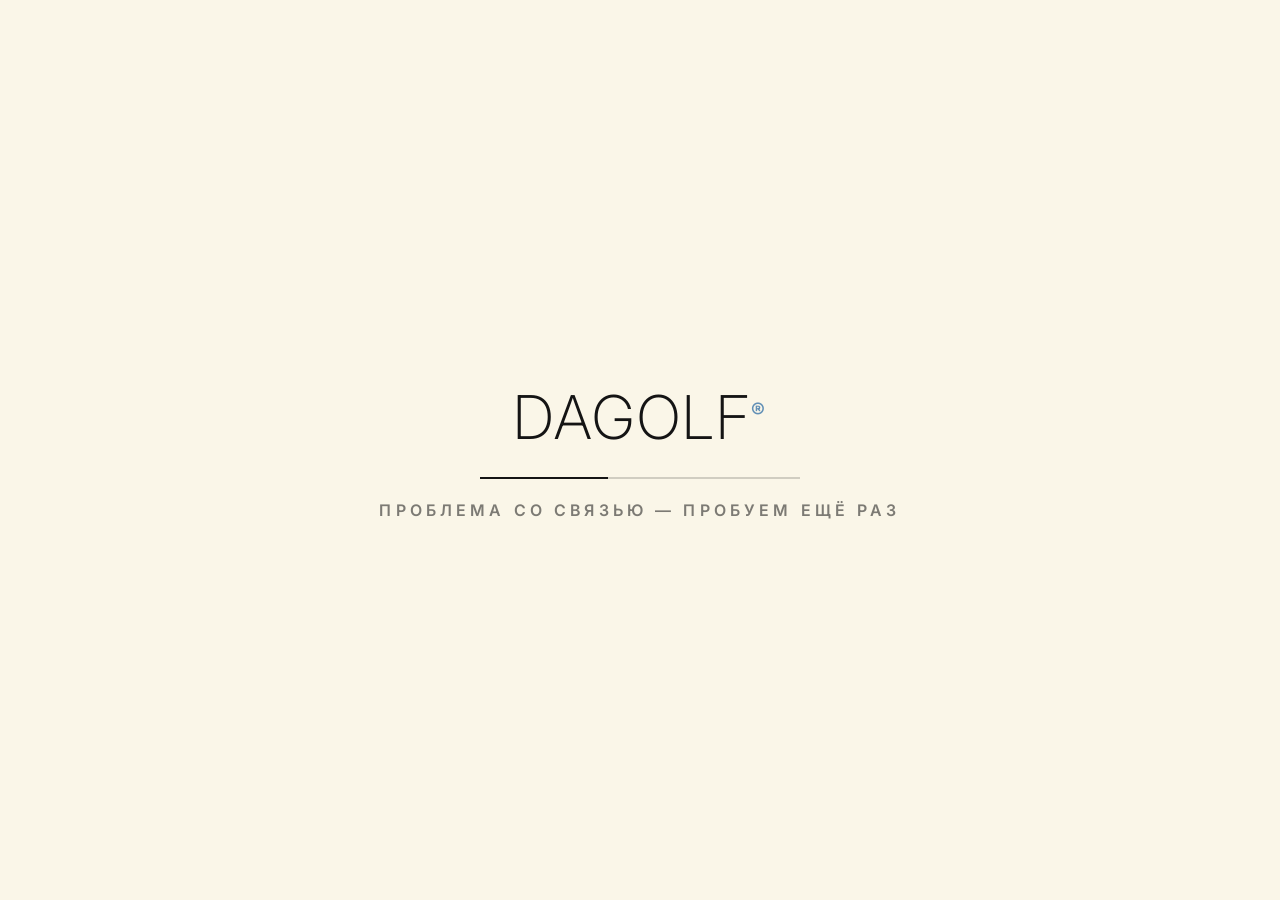
==== commit 757c543b: "Update index.html" ====
--- a/index.html
+++ b/index.html
@@ -301,11 +301,170 @@
 
 
 
+/* =========================================================
+   +6px ко всем шрифтам, кроме:
+   - .h1 на первом экране;
+   - текста экранов 2–4: #stmtLayer .txt и #stmtLayer .kicker;
+   - кнопки внутри экранов 2–4.
+========================================================= */
+
+/* шапка / меню */
+.logo-txt{
+  font-size: calc(1.35rem + 6px);
+}
+
+.nl{
+  font-size: calc(0.8rem + 6px);
+}
+
+.nl sup{
+  font-size: calc(0.6rem + 6px);
+}
+
+.mmenu a{
+  font-size: clamp(
+    calc(2rem + 6px),
+    calc(8vw + 6px),
+    calc(3.4rem + 6px)
+  );
+}
+
+.mmenu a sup{
+  font-size: calc(0.8rem + 6px);
+}
+
+/* первый экран */
+.hero-side{
+  font-size: calc(0.62rem + 6px);
+}
+
+.hero-meta{
+  font-size: calc(0.72rem + 6px);
+}
+
+.hero-cap{
+  font-size: calc(0.62rem + 6px);
+}
+
+.btn{
+  font-size: calc(0.78rem + 6px);
+}
+
+.cue{
+  font-size: calc(0.58rem + 6px);
+}
+
+/* коллекция */
+.col-title{
+  font-size: clamp(
+    calc(1.9rem + 6px),
+    calc(4.4vw + 6px),
+    calc(3.6rem + 6px)
+  );
+}
+
+.col-title small{
+  font-size: calc(0.66rem + 6px);
+}
+
+.count{
+  font-size: calc(0.72rem + 6px);
+}
+
+.arr{
+  font-size: calc(1.1rem + 6px);
+}
+
+.size{
+  font-size: calc(0.7rem + 6px);
+}
+
+.add{
+  font-size: calc(0.62rem + 6px);
+}
+
+.card-meta h4{
+  font-size: calc(0.92rem + 6px);
+}
+
+.card-meta p{
+  font-size: calc(0.66rem + 6px);
+}
+
+.price{
+  font-size: calc(0.86rem + 6px);
+}
+
+.col-note{
+  font-size: calc(0.66rem + 6px);
+}
+
+/* футер коллекции */
+.bf-meta{
+  font-size: calc(0.66rem + 6px);
+}
+
+/* видео-экран */
+.vid-cap{
+  font-size: calc(0.62rem + 6px);
+}
+
+.vctl{
+  font-size: calc(0.9rem + 6px);
+}
+
+/* прелоадер */
+.ld-word{
+  font-size: clamp(
+    calc(2rem + 6px),
+    calc(6vw + 6px),
+    calc(3.4rem + 6px)
+  );
+}
+
+.ld-status{
+  font-size: calc(0.62rem + 6px);
+}
+
+/* тост */
+#toast{
+  font-size: calc(0.72rem + 6px);
+}
+
+/* уменьшенная шапка после первого экрана */
+body.scrolled .logo-txt{
+  font-size: calc(1.05rem + 6px);
+}
+
+body.scrolled .nl{
+  font-size: calc(0.72rem + 6px);
+}
+
+/* если кнопка появится внутри экранов 2–4 — оставляем её без +6px */
+#stmtLayer .btn{
+  font-size: 0.78rem;
+}
+
+/* Если хотите увеличить и огромную надпись в футере, раскомментируйте:
+   Но у неё есть автофит по ширине, поэтому эффект может быть малозаметен.
+
+.bf-word{
+  font-size: clamp(
+    calc(4rem + 6px),
+    calc(47vw + 6px),
+    calc(38rem + 6px)
+  );
+}
+
+*/
+
   
 
 
   
 </style>
+
+  
 </head>
 <body>
 <div id="stage" aria-hidden="true"></div>
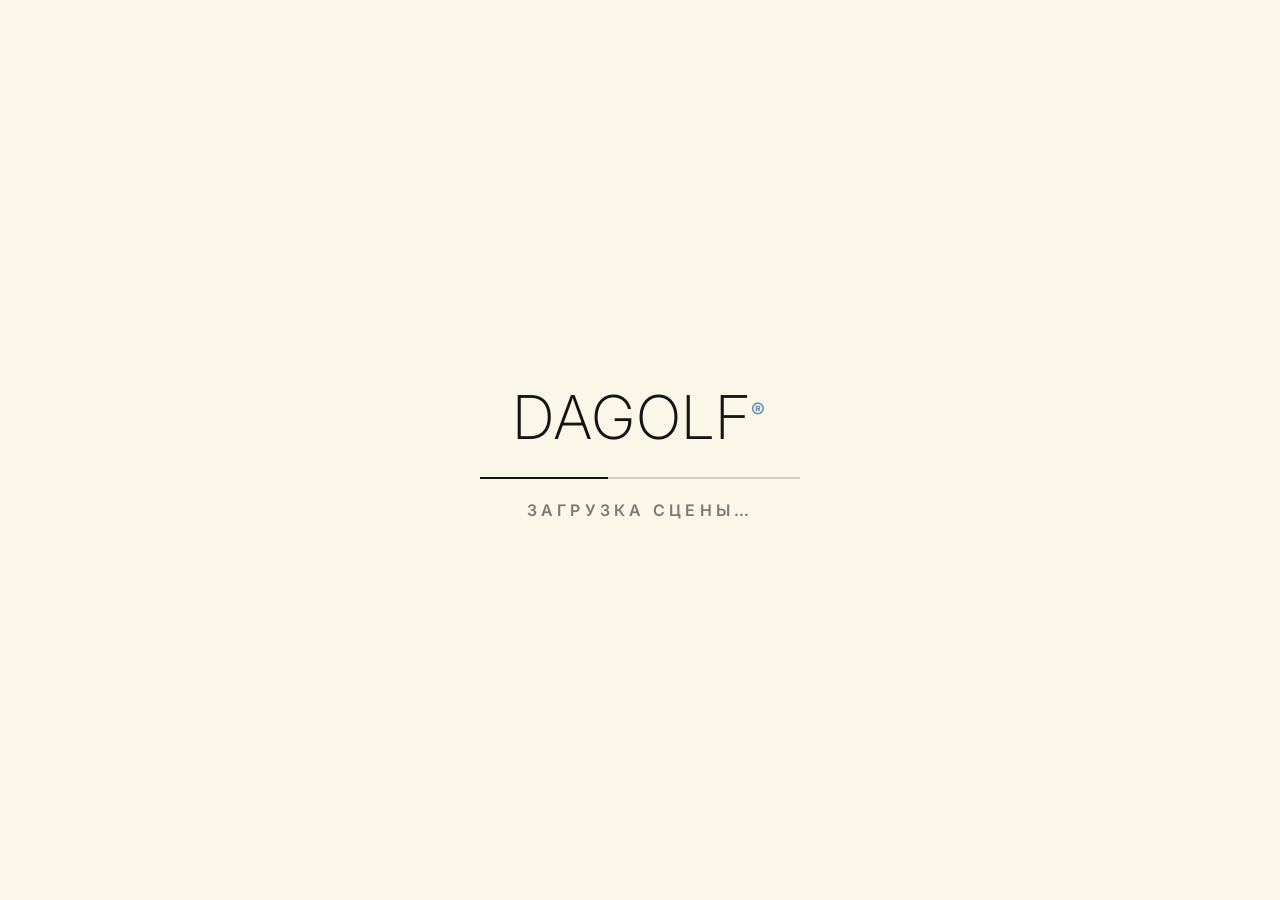
==== commit e6d3b679: "Update index.html" ====
--- a/index.html
+++ b/index.html
@@ -1,1229 +1,137 @@
-<!doctype html>
-<html lang="ru">
-<head>
-<meta charset="utf-8">
-<meta name="viewport" content="width=device-width, initial-scale=1">
-<title>DAGOLF — первая коллекция</title>
-<!--
-Файлы рядом с этим index.html:
-DALOGO.svg        — логотип (верхний левый угол)
-asteriks.svg      — фирменный астериск (везде вместо глифа ✳, цвет зашит в сам файл)
-dagolf_scene.glb  — 3D-сцена, внутри камеры Camera1..Camera4
-static/           — запасные фоны смартфона на случай недогруза сцены:
-bg1.jpg…bg4.jpg — по одному на каждый из экранов 1–4
-Items/            — фото коллекции: 9 изделий × 2 вида
-item_a1/item_a2 … item_i1/item_i2.jpg (1 = фронт, 2 = вид при наведении)
-brandvideo.mp4    — фильм бренда (экран после коллекции)
-Шрифт: Inter. Для замены на cygre достаточно поменять --display.
-Навигация: один жест колеса / свайп / стрелки = один экран.
-Загрузка: десктоп ждёт 100% (повторы до успеха, заглушек нет);
-смартфон при недогрузе показывает статичные фоны вместо 3D.
--->
-<link rel="preconnect" href="https://fonts.googleapis.com">
-<link rel="preconnect" href="https://fonts.gstatic.com" crossorigin>
-<link href="https://fonts.googleapis.com/css2?family=Inter:opsz,wght@14..32,100..900&display=swap" rel="stylesheet">
-<style>
-:root{
---paper:#FAF6E8;
---paper-2:#FAF6E8;
---ink:#141414;
---line:rgba(20,20,20,.18);
---mut:rgba(20,20,20,.55);
---accent:#6290B6;
---font:'Inter',system-ui,sans-serif;
---display:var(--font); /* ← заменить на cygre при подключении */
-/* динамический цвет плашки: компоненты RGB, всегда серый #dadada…#ffffff */
---scene-bg:250,246,232;
-}
-*{margin:0;padding:0;box-sizing:border-box}
-html,body{height:100%;overflow:hidden}
-body{
-font-family:var(--font);
-font-optical-sizing:auto;
-/* фон = сэмпл верхнего края 3D-кадра (см. раздел 7) */
-background:rgb(var(--scene-bg));
-color:var(--ink);
--webkit-font-smoothing:antialiased;
-}
-::selection{background:var(--ink);color:var(--paper)}
-a{color:inherit;text-decoration:none}
-button{font-family:inherit;cursor:pointer;background:none;border:none;color:inherit}
-:focus-visible{outline:2px solid var(--accent);outline-offset:3px}
-img{display:block}
-/* ---------- сцена ---------- */
-#stage{position:fixed;inset:0;z-index:0;background:radial-gradient(120% 90% at 50% 40%,#f2f1ec 0%,var(--paper) 55%,#dcdad2 100%)}
-#stage canvas{display:block;width:100%;height:100%}
-/* смартфон без 3D: недогруженную сцену заменяют фоны static/bg1…bg4.jpg,
-по одному на каждый из первых четырёх экранов (переключаются в applyView) */
-body.static-bg #stage{background-color:var(--paper);background-size:cover;background-position:center;background-repeat:no-repeat}
-body.static-bg .cue{display:none}
-/* градиентный фейд плашки поверх 3D-сцены (виден только на смартфоне) */
-#edgeFade{display:none}
-.grain{position:fixed;inset:-50%;z-index:70;pointer-events:none;opacity:.05;mix-blend-mode:multiply;
-background-image:url("data:image/svg+xml,%3Csvg xmlns='http://www.w3.org/2000/svg' width='240' height='240'%3E%3Cfilter id='n'%3E%3CfeTurbulence type='fractalNoise' baseFrequency='0.9' numOctaves='2'/%3E%3C/filter%3E%3Crect width='240' height='240' filter='url(%23n)'/%3E%3C/svg%3E");
-animation:grain 9s steps(6) infinite}
-@keyframes grain{0%{transform:translate(0,0)}25%{transform:translate(-2%,3%)}50%{transform:translate(3%,-2%)}75%{transform:translate(-3%,-3%)}100%{transform:translate(2%,2%)}}
-/* ---------- верхняя панель ---------- */
-.topbar{position:fixed;top:0;left:0;right:0;z-index:50;display:flex;justify-content:space-between;align-items:flex-start;padding:26px 34px;
-border-bottom:1px solid transparent;
-transition:background .45s ease,padding .45s cubic-bezier(.2,.8,.2,1),border-color .45s ease}
-.logo img{height:34px;width:auto;transition:height .45s cubic-bezier(.2,.8,.2,1),transform .5s cubic-bezier(.2,.8,.2,1)}
-.logo:hover img{transform:rotate(-3deg)}
-.logo-txt{font-weight:800;letter-spacing:.06em;font-size:1.35rem}
-.logo-txt sup{font-size:.5em;color:var(--accent)}
-.nav{display:flex;flex-direction:column;align-items:flex-end;gap:7px;text-align:right}
-.nl{position:relative;font-size:.8rem;font-weight:500;letter-spacing:.04em;display:flex;gap:.7em;align-items:baseline}
-.nl sup{font-size:.6rem;font-weight:600;color:var(--accent);letter-spacing:.08em;transition:transform .35s}
-.nl span{display:inline-block;transition:transform .45s cubic-bezier(.2,.9,.25,1)}
-.nl::after{content:'';position:absolute;right:0;bottom:-2px;height:1px;width:100%;background:var(--ink);transform:scaleX(0);transform-origin:right;transition:transform .45s cubic-bezier(.2,.9,.25,1)}
-.nl:hover span{transform:translateY(-1px)}
-.nl:hover sup{transform:translateY(-2px)}
-.nl:hover::after{transform:scaleX(1);transform-origin:left}
-.nl b{font-weight:700}
-/* ---------- шапка после первого экрана ---------- */
-body.scrolled .topbar{background:#FAF6E8;border-bottom-color:rgba(20,20,20,.14);padding:10px 24px;align-items:center}
-body.scrolled .logo img{height:24px}
-body.scrolled .logo-txt{color:var(--ink);font-size:1.05rem}
-body.scrolled .nav{flex-direction:row;align-items:center;gap:1.6rem}
-body.scrolled .nl{color:var(--ink);font-size:.72rem}
-body.scrolled .nl::after{background:var(--ink)}
-/* ---------- бургер ---------- */
-.burger{display:none;flex-direction:column;gap:6px;padding:8px;position:fixed;top:22px;right:26px;z-index:80;
-transition:top .45s cubic-bezier(.2,.8,.2,1),right .45s cubic-bezier(.2,.8,.2,1),transform .45s cubic-bezier(.2,.8,.2,1)}
-.burger i{display:block;width:26px;height:2px;background:var(--ink);transition:transform .4s,opacity .3s}
-body.menu-open .burger i:nth-child(1){transform:translateY(8px) rotate(45deg)}
-body.menu-open .burger i:nth-child(2){opacity:0}
-body.menu-open .burger i:nth-child(3){transform:translateY(-8px) rotate(-45deg)}
-/* бургер ведёт себя как лого — при скролле уменьшается и центрируется по узкой шапке */
-body.scrolled .burger{top:2px;right:9px;transform:scale(.6)}
-.mmenu{position:fixed;inset:0;z-index:60;background:var(--paper);display:flex;flex-direction:column;justify-content:center;padding:0 10vw;gap:1rem;clip-path:inset(0 0 100% 0);transition:clip-path .55s cubic-bezier(.75,0,.2,1)}
-body.menu-open .mmenu{clip-path:inset(0 0 0% 0)}
-.mmenu a{font-family:var(--display);font-size:clamp(2rem,8vw,3.4rem);font-weight:250;text-transform:uppercase;letter-spacing:-.02em;display:flex;gap:1rem;align-items:baseline;border-bottom:1px solid var(--line);padding:.5rem 0}
-.mmenu a sup{font-size:.8rem;font-weight:600;color:var(--accent)}
-/* ---------- слои-экраны ---------- */
-.layer{position:fixed;inset:0;z-index:1;transition:opacity .55s ease,transform .7s cubic-bezier(.65,.05,.25,1)}
-/* экран 1 */
-#heroLayer{display:flex;flex-direction:column;justify-content:flex-end;padding:0 34px 6vh;touch-action:none}
-#heroLayer.off{opacity:0;transform:translateY(-2.5%) scale(.985);pointer-events:none}
-.hero-side{position:absolute;left:34px;top:50%;transform:translateY(-50%) rotate(180deg);writing-mode:vertical-rl;font-size:.62rem;font-weight:600;letter-spacing:.3em;color:var(--mut);text-transform:uppercase}
-.hero-bottom{display:flex;justify-content:space-between;align-items:flex-end;gap:3rem}
-.hero-meta{font-size:.72rem;font-weight:600;letter-spacing:.18em;text-transform:uppercase;color:var(--mut);margin-bottom:1.4rem}
-.hero-meta b{color:var(--accent)}
-.h1{font-family:var(--display);font-weight:215;line-height:.88;letter-spacing:-.04em;text-transform:uppercase;font-size:clamp(3.1rem,11.5vw,10.8rem)}
-.h1 .line{display:block;overflow:hidden;padding-bottom:.04em}
-.h1 .line:nth-child(2){color:transparent;-webkit-text-stroke:1.5px var(--ink)}
-.h1 .ch{display:inline-block;transform:translateY(112%);transition:transform .9s cubic-bezier(.2,.9,.2,1);transition-delay:var(--d,0s)}
-body.ready .h1 .ch{transform:none}
-.hero-right{display:flex;flex-direction:column;align-items:flex-end;gap:1rem;padding-bottom:.6rem}
-.hero-cap{font-size:.62rem;font-weight:600;letter-spacing:.3em;text-transform:uppercase;color:var(--mut)}
-.btn{display:inline-flex;align-items:center;gap:.9em;border:1.5px solid var(--ink);background:transparent;color:var(--ink);padding:1.05em 2.4em;font-size:.78rem;font-weight:600;letter-spacing:.16em;text-transform:uppercase;transition:background .35s,color .35s}
-.btn i{font-style:normal;transition:transform .35s cubic-bezier(.2,.9,.25,1)}
-.btn:hover{background:var(--ink);color:var(--paper)}
-.btn:hover i{transform:translateX(6px)}
-/* подсказка скролла: на экране 1 показывается, на экранах 2–4 полностью убирается из рендера */
-.cue{position:absolute;left:50%;bottom:26px;transform:translateX(-50%);display:none;flex-direction:column;align-items:center;gap:8px;font-size:.58rem;font-weight:600;letter-spacing:.3em;text-transform:uppercase;color:var(--mut)}
-body.at-hero .cue{display:flex;animation:cueIn .5s ease .5s both}
-#heroLayer.off .cue{display:none}
-@keyframes cueIn{from{opacity:0}to{opacity:1}}
-.cue i{width:1px;height:46px;background:var(--line);position:relative;overflow:hidden;display:block}
-.cue i::after{content:'';position:absolute;left:0;top:-40%;width:100%;height:40%;background:var(--ink);animation:cue 1.8s cubic-bezier(.6,0,.4,1) infinite}
-@keyframes cue{to{top:110%}}
-/* ---------- экраны 2–4 ----------
-ДЕСКТОП: экраны 3–4 по центру, экран 2 слева (.left),
-у всех — верхний отступ, чтобы текст не заходил под шапку.
-СМАРТФОН: все три экрана слева (см. медиазапрос 760px). */
-#stmtLayer{display:flex;align-items:center;justify-content:center;text-align:center;
-padding:11vh 24px 7vh;
-opacity:0;transform:translateY(26px);pointer-events:none;touch-action:none}
-#stmtLayer.on{opacity:1;transform:none;pointer-events:auto}
-#stmtLayer.left{justify-content:flex-start;text-align:left;padding-left:max(24px,7vw)}
-#stmtLayer.left .kicker{justify-content:flex-start}
-#stmtLayer.left .txt{margin:0}
-.veil{max-width:620px;padding:3.2rem 3.4rem;position:relative}
-.veil::before{content:'';position:absolute;inset:-50% -40%;z-index:-1;pointer-events:none;
-background:radial-gradient(closest-side,rgba(246,245,240,.97),rgba(246,245,240,0) 72%);
-filter:blur(46px);}
-#stmtInner{transition:opacity .34s ease,transform .34s ease}
-#stmtInner.fade{opacity:0;transform:translateY(-14px)}
-.kicker{display:flex;justify-content:center;align-items:center;gap:.8em;font-size:.66rem;font-weight:600;letter-spacing:.28em;text-transform:uppercase;margin-bottom:1.6rem}
-.kicker b{color:var(--accent)}
-/* ---------- фирменный астериск ----------
-Раньше рисовался глифом ✳ и выглядел по-разному в Windows/macOS/Android.
-Теперь везде единый файл asteriks.svg; цвет задаётся внутри самого SVG
-(для прежнего вида красьте его в --accent #6290B6 при экспорте). */
-.ast{display:inline-block;width:1em;height:1em;object-fit:contain;vertical-align:-.12em;flex:none;animation:spin 14s linear infinite}
-.kicker .ast{width:1rem;height:1rem} /* как было при font-size:1rem */
-@keyframes spin{to{transform:rotate(360deg)}}
-.txt{font-size:clamp(1.05rem,1.7vw,1.35rem);line-height:1.6;font-weight:430;max-width:44ch;margin:0 auto}
-#stmtInner .btn{margin-top:2.4rem}
-/* экран 5 — коллекция */
-#colLayer{background:var(--paper);border-top:1.5px solid var(--ink);transform:translateY(103%);overflow-y:auto;overflow-x:hidden;touch-action:pan-y;padding:9vh 34px 6vh;transition:transform .75s cubic-bezier(.65,.05,.25,1)}
-#colLayer.on{transform:none}
-.col-head{display:flex;justify-content:space-between;align-items:flex-end;gap:2rem;margin-bottom:3rem;flex-wrap:wrap}
-.col-title{font-family:var(--display);font-weight:230;text-transform:uppercase;letter-spacing:-.03em;font-size:clamp(1.9rem,4.4vw,3.6rem);line-height:1}
-.col-title small{display:block;font-size:.66rem;font-weight:600;letter-spacing:.24em;text-transform:uppercase;color:var(--mut);margin-top:.9rem}
-.col-nav{display:flex;align-items:center;gap:1rem}
-.arr{width:52px;height:52px;border:1.5px solid var(--ink);display:grid;place-items:center;font-size:1.1rem;transition:background .3s,color .3s,opacity .3s}
-.arr:hover{background:var(--ink);color:var(--paper)}
-.arr[disabled]{opacity:.25;pointer-events:none}
-.count{font-size:.72rem;font-weight:600;letter-spacing:.14em;min-width:84px;text-align:center}
-/* слайдер: хватаем мышкой / свайпаем пальцем.
-touch-action:pan-y — вертикаль остаётся странице, горизонталь отдаётся JS */
-.slider{overflow:hidden;cursor:grab;user-select:none;-webkit-user-select:none;touch-action:pan-y}
-.slider.grabbing,.slider.grabbing *{cursor:grabbing}
-.track{display:flex;gap:24px;transition:transform .7s cubic-bezier(.22,.85,.25,1)}
-.card{flex:0 0 calc((100% - 72px)/4);opacity:0;transform:translateY(26px);transition:opacity .7s,transform .7s;transition-delay:var(--d,0s)}
-#colLayer.in .card{opacity:1;transform:none}
-.card-img{position:relative;aspect-ratio:3/3.9;background:var(--paper-2);border:1px solid var(--line);overflow:hidden}
-.card-img img{position:absolute;inset:0;width:100%;height:100%;object-fit:cover;transition:opacity .5s ease,transform .8s cubic-bezier(.2,.8,.2,1)}
-.card-img .ph-b{opacity:0}
-.card:hover .card-img img{transform:scale(1.03)}
-.card:hover .ph-b{opacity:1}
-.card-buy{position:absolute;left:0;right:0;bottom:0;display:flex;justify-content:space-between;align-items:center;gap:.8rem;padding:14px 14px;background:var(--paper);border-top:1px solid var(--line);transform:translateY(102%);transition:transform .45s cubic-bezier(.2,.9,.25,1)}
-.card:hover .card-buy,.card:focus-within .card-buy{transform:none}
-.sizes{display:flex;gap:6px}
-.size{width:38px;height:38px;border:1.5px solid var(--ink);font-size:.7rem;font-weight:700;letter-spacing:.06em;display:grid;place-items:center;transition:background .25s,color .25s}
-.size:hover{background:rgba(20,20,20,.08)}
-.size.on{background:var(--ink);color:var(--paper)}
-.add{border:1.5px solid var(--ink);padding:.75em 1.1em;font-size:.62rem;font-weight:700;letter-spacing:.14em;text-transform:uppercase;transition:background .3s,color .3s;white-space:nowrap}
-.add:hover{background:var(--accent);border-color:var(--accent);color:#fff}
-.card-meta{display:flex;justify-content:space-between;align-items:baseline;gap:1rem;padding-top:1rem}
-.card-meta h4{font-size:.92rem;font-weight:700;letter-spacing:.01em}
-.card-meta p{font-size:.66rem;font-weight:500;color:var(--mut);margin-top:.25rem;letter-spacing:.04em}
-.price{font-size:.86rem;font-weight:700;font-variant-numeric:tabular-nums;white-space:nowrap}
-.col-note{margin-top:3rem;font-size:.66rem;font-weight:500;letter-spacing:.14em;text-transform:uppercase;color:var(--mut)}
-.col-note .ast{vertical-align:-.14em}
-/* ---------- футер с огромной надписью ---------- */
-.big-foot{margin-top:5rem;padding-top:1.6rem;border-top:1px solid var(--line)}
-.bf-meta{display:flex;justify-content:space-between;gap:1rem;font-size:.66rem;font-weight:600;letter-spacing:.18em;text-transform:uppercase;color:var(--mut);flex-wrap:wrap;margin-bottom:2.4rem}
-.bf-word{
-font-family:var(--display);
-font-weight:230;
-line-height:.78;
-letter-spacing:-.045em;
-text-transform:uppercase;
-white-space:nowrap;
-user-select:none;
-/* fallback, если JS вдруг выключен */
-font-size:clamp(4rem,47vw,38rem);
-color:transparent;
--webkit-text-stroke:2px var(--ink);
-transition:color .6s ease;
-padding-bottom:.06em;
-width:100%;
-}
-.bf-fit{
-display:inline-block;
-white-space:nowrap;
-width:max-content;
-max-width:none;
-color:inherit;
--webkit-text-stroke:2px var(--ink);
-transition:color .6s ease;
-}
-.bf-word sup{font-size:.18em;-webkit-text-stroke:0;color:var(--accent)}
-.bf-word:hover{color:var(--ink)}
-@supports not (-webkit-text-stroke:1px #000){.bf-word{color:var(--ink)}}
-/* экран 6 — видео */
-#vidLayer{background:#0a0a09;border-top:1.5px solid var(--ink);transform:translateY(103%);transition:transform .75s cubic-bezier(.65,.05,.25,1);touch-action:pan-y}
-#vidLayer.on{transform:none}
-#brandVideo{position:absolute;inset:0;width:100%;height:100%;object-fit:cover;display:block;background:#0a0a09}
-.vid-cap{position:absolute;left:34px;bottom:30px;z-index:2;color:#fff;pointer-events:none;
-font-size:.62rem;font-weight:600;letter-spacing:.3em;text-transform:uppercase;
-text-shadow:0 1px 10px rgba(0,0,0,.55)}
-.vid-ctl{position:absolute;right:34px;bottom:26px;z-index:2;display:flex;gap:10px}
-.vctl{width:46px;height:46px;border:1.5px solid #fff;color:#fff;display:grid;place-items:center;
-font-size:.9rem;font-weight:600;mix-blend-mode:difference;transition:background .25s,color .25s}
-.vctl:hover{background:#fff;color:#000}
-/* появления */
-.rv{opacity:0;transform:translateY(22px);transition:opacity .8s ease,transform .8s cubic-bezier(.2,.8,.2,1);transition-delay:var(--d,0s)}
-.rv.in{opacity:1;transform:none}
-#colLayer.in .rv{opacity:1;transform:none}
-/* тост */
-#toast{position:fixed;left:50%;bottom:30px;transform:translate(-50%,180%);z-index:90;background:var(--ink);color:var(--paper);padding:.0em;font-size:.72rem;font-weight:600;letter-spacing:.1em;text-transform:uppercase;transition:transform .5s cubic-bezier(.2,.9,.25,1);max-width:90vw;text-align:center}
-#toast.show{transform:translate(-50%,0)}
-#toast b{color:var(--accent)}
-/* ---------- прелоадер ----------
-Полоса честная: .ind — «размер неизвестен» (бегущий сегмент),
-без .ind — реальная ширина по прогрессу загрузки GLB. */
-#loader{position:fixed;inset:0;z-index:100;background:var(--paper);display:flex;flex-direction:column;justify-content:center;align-items:center;gap:1.4rem;transition:opacity .7s,visibility .7s}
-#loader.done{opacity:0;visibility:hidden}
-.ld-word{font-family:var(--display);font-weight:230;font-size:clamp(2rem,6vw,3.4rem);letter-spacing:.04em;text-transform:uppercase}
-.ld-word sup{font-size:.35em;color:var(--accent);font-weight:600}
-.ld-bar{width:min(320px,60vw);height:2px;background:var(--line);overflow:hidden}
-.ld-bar i{display:block;height:100%;width:0;background:var(--ink);transition:width .3s ease}
-.ld-bar.ind i{width:40%;transition:none;animation:ld 1.1s cubic-bezier(.5,0,.5,1) infinite}
-@keyframes ld{0%{transform:translateX(-110%)}100%{transform:translateX(300%)}}
-.ld-status{font-size:.62rem;font-weight:600;letter-spacing:.26em;text-transform:uppercase;color:var(--mut);font-variant-numeric:tabular-nums}
-@media (max-width:1150px){.card{flex-basis:calc((100% - 24px)/2)}}
-@media (max-width:1000px){.hero-side{display:none}}
-/* ---------- смартфон: текст сверху, 3D снизу, бесшовный фон ---------- */
-@media (max-width:760px){
-.nav{display:none}
-.burger{display:flex;top:14px;right:12px}
-.topbar{padding:18px 20px}
-/* шапка продолжает плашку — тот же динамический серый */
-body.scrolled .topbar{padding:9px 16px;background:rgb(var(--scene-bg))}
-body.scrolled .logo img{height:20px}
-/* 3D-сцена занимает нижнюю часть экрана */
-#stage{top:44vh}
-/* фейд плашки поверх верхней кромки сцены — скрывает линию стыка */
-#edgeFade{display:block;position:fixed;left:0;right:0;top:calc(44vh - 1px);height:12vh;z-index:1;pointer-events:none;
-background:linear-gradient(to bottom, rgb(var(--scene-bg)) 0%, rgba(var(--scene-bg),0) 100%)}
-/* экран 1: текст в верхней зоне */
-#heroLayer{justify-content:flex-start;padding:13vh 20px 0}
-.h1{font-size:clamp(2.6rem,12vw,5.4rem)}
-.hero-meta{margin-bottom:1rem}
-.hero-bottom{flex-direction:column;align-items:flex-start;gap:1.8rem}
-.hero-right{align-items:flex-start}
-.cue{display:none}
-/* экраны 2–4: все слева, сверху, с отступом от шапки */
-#stmtLayer{align-items:flex-start;justify-content:flex-start;text-align:left;padding:13vh 20px 0}
-#stmtLayer .kicker{justify-content:flex-start}
-#stmtLayer .txt{margin:0}
-.veil{padding:2rem 1.2rem}
-#colLayer{padding:8vh 20px 5vh}
-.vid-cap{left:20px;bottom:86px}
-.vid-ctl{right:20px;bottom:20px}
-}
-@media (max-width:640px){.card{flex-basis:100%}}
-@media (hover:none){
-.card-buy{transform:none;position:static;border:1px solid var(--line);border-top-width:0}
-.card-img .ph-b{display:none}
-.bf-word:hover{color:transparent}
-}
-@media (prefers-reduced-motion:reduce){
-*,*::before,*::after{animation-duration:.01ms !important;transition-duration:.01ms !important}
-}
-
-
-
-
-
-
-/* =========================================================
-   +6px ко всем шрифтам, кроме:
-   - .h1 на первом экране;
-   - текста экранов 2–4: #stmtLayer .txt и #stmtLayer .kicker;
-   - кнопки внутри экранов 2–4.
-========================================================= */
-
-/* шапка / меню */
-.logo-txt{
-  font-size: calc(1.35rem + 6px);
-}
-
-.nl{
-  font-size: calc(0.8rem + 6px);
-}
-
-.nl sup{
-  font-size: calc(0.6rem + 6px);
-}
-
-.mmenu a{
-  font-size: clamp(
-    calc(2rem + 6px),
-    calc(8vw + 6px),
-    calc(3.4rem + 6px)
-  );
-}
-
-.mmenu a sup{
-  font-size: calc(0.8rem + 6px);
-}
-
-/* первый экран */
-.hero-side{
-  font-size: calc(0.62rem + 6px);
-}
-
-.hero-meta{
-  font-size: calc(0.72rem + 6px);
-}
-
-.hero-cap{
-  font-size: calc(0.62rem + 6px);
-}
-
-.btn{
-  font-size: calc(0.78rem + 6px);
-}
-
-.cue{
-  font-size: calc(0.58rem + 6px);
-}
-
-/* коллекция */
-.col-title{
-  font-size: clamp(
-    calc(1.9rem + 6px),
-    calc(4.4vw + 6px),
-    calc(3.6rem + 6px)
-  );
-}
-
-.col-title small{
-  font-size: calc(0.66rem + 6px);
-}
-
-.count{
-  font-size: calc(0.72rem + 6px);
-}
-
-.arr{
-  font-size: calc(1.1rem + 6px);
-}
-
-.size{
-  font-size: calc(0.7rem + 6px);
-}
-
-.add{
-  font-size: calc(0.62rem + 6px);
-}
-
-.card-meta h4{
-  font-size: calc(0.92rem + 6px);
-}
-
-.card-meta p{
-  font-size: calc(0.66rem + 6px);
-}
-
-.price{
-  font-size: calc(0.86rem + 6px);
-}
-
-.col-note{
-  font-size: calc(0.66rem + 6px);
-}
-
-/* футер коллекции */
-.bf-meta{
-  font-size: calc(0.66rem + 6px);
-}
-
-/* видео-экран */
-.vid-cap{
-  font-size: calc(0.62rem + 6px);
-}
-
-.vctl{
-  font-size: calc(0.9rem + 6px);
-}
-
-/* прелоадер */
-.ld-word{
-  font-size: clamp(
-    calc(2rem + 6px),
-    calc(6vw + 6px),
-    calc(3.4rem + 6px)
-  );
-}
-
-.ld-status{
-  font-size: calc(0.62rem + 6px);
-}
-
-/* тост */
-#toast{
-  font-size: calc(0.72rem + 6px);
-}
-
-/* уменьшенная шапка после первого экрана */
-body.scrolled .logo-txt{
-  font-size: calc(1.05rem + 6px);
-}
-
-body.scrolled .nl{
-  font-size: calc(0.72rem + 6px);
-}
-
-/* если кнопка появится внутри экранов 2–4 — оставляем её без +6px */
-#stmtLayer .btn{
-  font-size: 0.78rem;
-}
-
-/* Если хотите увеличить и огромную надпись в футере, раскомментируйте:
-   Но у неё есть автофит по ширине, поэтому эффект может быть малозаметен.
-
-.bf-word{
-  font-size: clamp(
-    calc(4rem + 6px),
-    calc(47vw + 6px),
-    calc(38rem + 6px)
-  );
-}
-
-*/
-
-  
-
-
-  
-</style>
-
-  
-</head>
-<body>
-<div id="stage" aria-hidden="true"></div>
-<div id="edgeFade" aria-hidden="true"></div>
-<div class="grain" aria-hidden="true"></div>
-<header class="topbar" id="topbar">
-<a class="logo" href="#" data-go="0" aria-label="DAGOLF — на главную">
-<img src="DALOGO.svg" alt="DALOGO" onerror="this.outerHTML='&lt;span class=&quot;logo-txt&quot;&gt;DALOGO&lt;sup&gt;&amp;reg;&lt;/sup&gt;&lt;/span&gt;'">
-</a>
-<nav class="nav" aria-label="Основное меню">
-<a class="nl" href="#" data-go="1"><sup>01</sup><span>Каталог</span></a>
-<a class="nl" href="#" data-go="2"><sup>02</sup><span>О бренде</span></a>
-<a class="nl" href="#" data-go="3"><sup>03</sup><span>Контакты</span></a>
-<a class="nl" href="#" data-go="4"><sup>04</sup><span>Избранное</span></a>
-<a class="nl" href="#" data-go="4"><sup>05</sup><span>Корзина&thinsp;·&thinsp;<b class="cartN">0</b></span></a>
-</nav>
-</header>
-<button class="burger" id="burger" aria-label="Меню" aria-expanded="false"><i></i><i></i><i></i></button>
-<nav class="mmenu" id="mmenu" aria-label="Мобильное меню">
-<a href="#" data-go="1"><sup>01</sup>Каталог</a>
-<a href="#" data-go="2"><sup>02</sup>О бренде</a>
-<a href="#" data-go="3"><sup>03</sup>Контакты</a>
-<a href="#" data-go="4"><sup>04</sup>Избранное</a>
-<a href="#" data-go="4"><sup>05</sup>Корзина · <b class="cartN">0</b></a>
-</nav>
-<main>
-<!-- ЭКРАН 1 -->
-<section class="layer" id="heroLayer" aria-label="Главная">
-<div class="hero-side"></div>
-<div class="hero-bottom">
-<div>
-<p class="hero-meta rv">DAGOLF® — <b>9</b> предметов · 1 коллекция</p>
-<h1 class="h1" id="heroTitle">
-<span class="line">одежда</span>
-<span class="line">для гольфа</span>
-</h1>
-</div>
-<div class="hero-right rv" style="--d:.45s">
-<span class="hero-cap">показ коллекции №1</span>
-<a class="btn" href="#" data-go="4">смотреть <i>→</i></a>
-</div>
-</div>
-<div class="cue" aria-hidden="true"><i></i><span>крутите</span></div>
-</section>
-<!-- ЭКРАНЫ 2–4 -->
-<section class="layer" id="stmtLayer" aria-live="polite">
-<div class="veil"><div id="stmtInner"></div></div>
-</section>
-<!-- ЭКРАН 5 — слайдер -->
-<section class="layer" id="colLayer" aria-label="Коллекция">
-<div class="col-head rv">
-<h2 class="col-title">Коллекция №1<small>осень — зима '26 · 9 предметов</small></h2>
-<div class="col-nav">
-<button class="arr" id="prev" aria-label="Назад">←</button>
-<span class="count" id="count">01–04 / 09</span>
-<button class="arr" id="next" aria-label="Вперёд">→</button>
-</div>
-</div>
-<div class="slider rv" style="--d:.15s">
-<div class="track" id="track"></div>
-</div>
-<p class="col-note rv" style="--d:.3s"><img class="ast" src="asteriks.svg" alt="" aria-hidden="true" draggable="false"> наведите на вещь — альтернативный вид, размеры и корзина</p>
-<footer class="big-foot rv" style="--d:.4s">
-<div class="bf-meta">
-<span>© DAGOLF, 2026</span>
-<span></span>
-<span>telegram</span>
-</div>
-<div class="bf-word" aria-hidden="true"><span class="bf-fit">DAGOLF<sup>®</sup></span></div>
-</footer>
-</section>
-<!-- ЭКРАН 6 — видео -->
-<section class="layer" id="vidLayer" aria-label="Фильм коллекции">
-<video id="brandVideo" autoplay muted loop playsinline preload="auto">
-<source src="brandvideo.mp4" type="video/mp4">
-</video>
-<p class="vid-cap">dagolf® · фильм показа №1 · партия 001</p>
-<div class="vid-ctl">
-<button class="vctl" id="vidSound" aria-pressed="false" title="Звук">✕</button>
-<button class="vctl" id="vidPause" title="Пауза">❚❚</button>
-</div>
-</section>
-</main>
-<div id="toast" role="status" aria-live="polite"></div>
-<div id="loader">
-<div class="ld-word">DAGOLF<sup>®</sup></div>
-<div class="ld-bar ind" id="ldBar"><i id="ldFill"></i></div>
-<div class="ld-status" id="ldStatus">загрузка сцены…</div>
-</div>
-<script type="importmap">
-{"imports":{
-"three":"https://cdn.jsdelivr.net/npm/three@0.160.0/build/three.module.js",
-"three/addons/":"https://cdn.jsdelivr.net/npm/three@0.160.0/examples/jsm/"
-}}
-</script>
-<script type="module">
-/* =========================================================
-0. Утилиты
-========================================================= */
-const $=s=>document.querySelector(s), $$=s=>[...document.querySelectorAll(s)];
-const reduced=matchMedia('(prefers-reduced-motion: reduce)').matches;
-const lerp=(a,b,t)=>a+(b-a)*t, clamp=(v,a,b)=>Math.max(a,Math.min(b,v));
-/* =========================================================
-1. Типографика героя + циклическая смена второй строки
-========================================================= */
-$$('#heroTitle .line').forEach(line=>{
-const txt=line.textContent; line.textContent='';
-[...txt].forEach((c,i)=>{
-const s=document.createElement('span');
-s.className='ch'; s.textContent=c===' ' ? '\u00A0' : c;
-s.style.setProperty('--d',(0.15+i*0.035)+'s');
-line.appendChild(s);
-});
-});
-requestAnimationFrame(()=>document.body.classList.add('ready'));
-setTimeout(()=>$$('.hero-meta,.hero-right').forEach(el=>el.classList.add('in')),400);
-/* --- цикл слов: «для гольфа» → «для жизни» → «для вас» … --- */
-const CYCLE_WORDS=['для гольфа','для жизни','для вас','для стиля','для побед'];
-const cycleLine=$$('#heroTitle .line')[1];
-let cycleIdx=0;
-function buildCycleChars(text){
-cycleLine.textContent='';
-[...text].forEach(c=>{
-const s=document.createElement('span');
-s.className='ch';s.textContent=c===' '?'\u00A0':c;
-s.style.transition='none';
-s.style.transform='translateY(115%)';
-s.style.opacity='0';
-cycleLine.appendChild(s);
-});
-}
-function cycleText(){
-if(typeof idx!=='undefined'&&idx!==0)return; /* крутим только на первом экране */
-const chars=cycleLine.querySelectorAll('.ch');
-if(!chars.length)return;
-chars.forEach((ch,i)=>{
-ch.style.transition=`transform .42s cubic-bezier(.55,0,.1,1) ${i*.022}s,opacity .38s ease ${i*.022}s`;
-ch.style.transform='translateY(-115%)';
-ch.style.opacity='0';
-});
-setTimeout(()=>{
-cycleIdx=(cycleIdx+1)%CYCLE_WORDS.length;
-buildCycleChars(CYCLE_WORDS[cycleIdx]);
-void cycleLine.offsetHeight;
-cycleLine.querySelectorAll('.ch').forEach((ch,i)=>{
-ch.style.transition=`transform .58s cubic-bezier(.2,.85,.25,1) ${i*.03}s,opacity .52s ease ${i*.03}s`;
-ch.style.transform='translateY(0)';
-ch.style.opacity='1';
-});
-},420+chars.length*22+100);
-}
-if(!reduced)setTimeout(()=>setInterval(cycleText,4200),4800);
-/* =========================================================
-2. Меню
-========================================================= */
-const burger=$('#burger');
-burger.addEventListener('click',()=>{
-const open=document.body.classList.toggle('menu-open');
-burger.setAttribute('aria-expanded',open);
-});
-const closeMenu=()=>{document.body.classList.remove('menu-open');burger.setAttribute('aria-expanded','false');};
-/* =========================================================
-3. Товары
-========================================================= */
-const PRODUCTS=[
-{code:'a', name:'Жилет костюмный',    price:'14 900 ₽', desc:'футер 480 г/м²'},
-{code:'b', name:'Поло',price:'6 900 ₽',  desc:'хлопок 240 г/м²'},
-{code:'c', name:'Платье',   price:'18 900 ₽', desc:'хлопок / нейлон'},
-{code:'d', name:'Платье',  price:'18 900 ₽', desc:'хлопок'},
-{code:'e', name:'Лонгслив D05',price:'11 200 ₽', desc:'интерлок'},
-{code:'f', name:'Жилет D06',   price:'16 900 ₽', desc:'рип-стоп'},
-{code:'g', name:'Шорты D07',   price:'12 300 ₽', desc:'канвас'},
-{code:'h', name:'Кепка D08',   price:'6 400 ₽',  desc:'твил'},
-{code:'i', name:'Поло D09',    price:'13 700 ₽', desc:'пике'},
-];
-/* =========================================================
-4. Слайдер (+ драг мышкой на десктопе и свайп на смартфоне)
-========================================================= */
-const track=$('#track');
-PRODUCTS.forEach((p,i)=>{
-const el=document.createElement('article');
-el.className='card';el.style.setProperty('--d',(i%4)*0.09+'s');
-el.innerHTML=`
-<div class="card-img">
-<img class="ph-a" src="Items/item_${p.code}1.jpg" alt="${p.name} — вид 1" loading="lazy" draggable="false">
-<img class="ph-b" src="Items/item_${p.code}2.jpg" alt="${p.name} — вид 2" loading="lazy" draggable="false">
-<div class="card-buy">
-<div class="sizes">
-<button class="size" data-s="S">S</button>
-<button class="size" data-s="M">M</button>
-</div>
-<button class="add">в корзину</button>
-</div>
-</div>
-<div class="card-meta">
-<div><h4>${p.name}</h4><p>${p.desc}</p></div>
-<span class="price">${p.price}</span>
-</div>`;
-track.appendChild(el);
-});
-const prevB=$('#prev'),nextB=$('#next'),countEl=$('#count'),colLayer=$('#colLayer'),sliderEl=$('.slider');
-let idxS=0,perView=4;
-const pad=n=>String(n).padStart(2,'0');
-const GAP=24;
-function calcPer(){perView=innerWidth>1150?4:innerWidth>760?2:1;}
-function calcStep(){
-const w=track.getBoundingClientRect().width;
-return (w-(perView-1)*GAP)/perView+GAP;
-}
-function sliderSet(x){track.style.transform=`translateX(${x}px)`;}
-function sliderGo(){
-const max=Math.max(0,PRODUCTS.length-perView);idxS=clamp(idxS,0,max);
-track.style.transition='';                      /* возвращаем CSS-анимацию для доводки */
-sliderSet(-idxS*calcStep());
-countEl.textContent=`${pad(idxS+1)}–${pad(Math.min(idxS+perView,PRODUCTS.length))} / ${pad(PRODUCTS.length)}`;
-prevB.disabled=idxS===0;nextB.disabled=idxS>=max;
-}
-prevB.addEventListener('click',()=>{idxS--;sliderGo();});
-nextB.addEventListener('click',()=>{idxS++;sliderGo();});
-addEventListener('resize',()=>{calcPer();sliderGo();});
-calcPer();sliderGo();
-/* ---------- драг мышкой (десктоп) и свайп (смартфон) ---------- */
-let dragging=false,dragX0=0,dragBase=0,dragDX=0,dragMoved=false;
-let vel=0,lastPX=0,lastPT=0,suppressClick=false;
-sliderEl.addEventListener('pointerdown',e=>{
-if(dragging||!e.isPrimary)return;
-if(e.pointerType==='mouse'&&e.button!==0)return;
-dragging=true;dragMoved=false;
-dragX0=lastPX=e.clientX;dragDX=0;vel=0;lastPT=performance.now();
-dragBase=-idxS*calcStep();
-track.style.transition='none';                  /* лента следует за рукой без анимации */
-sliderEl.classList.add('grabbing');
-});
-addEventListener('pointermove',e=>{
-if(!dragging)return;
-dragDX=e.clientX-dragX0;
-if(Math.abs(dragDX)>4)dragMoved=true;
-const step=calcStep(),max=Math.max(0,PRODUCTS.length-perView);
-let x=dragBase+dragDX;
-const lo=-max*step,hi=0;                        /* «резинка» на краях списка */
-if(x>hi)x=hi+(x-hi)*.3;
-if(x<lo)x=lo+(x-lo)*.3;
-sliderSet(x);
-const now=performance.now(),dt=now-lastPT;
-if(dt>0){vel=vel*.6+((e.clientX-lastPX)/dt)*.4;lastPX=e.clientX;lastPT=now;}
-});
-function endDrag(){
-if(!dragging)return;
-dragging=false;
-sliderEl.classList.remove('grabbing');
-const step=calcStep(),max=Math.max(0,PRODUCTS.length-perView);
-let target=Math.round(idxS-dragDX/step);        /* доводка до ближайшей позиции */
-if(Math.abs(vel)>.45&&Math.abs(dragDX)>10){     /* резкий бросок — ещё шаг по инерции */
-target=vel<0?Math.max(target,idxS+1):Math.min(target,idxS-1);
-}
-idxS=clamp(target,0,max);
-if(dragMoved){suppressClick=true;setTimeout(()=>suppressClick=false,300);}
-sliderGo();
-}
-addEventListener('pointerup',endDrag);
-addEventListener('pointercancel',endDrag);
-addEventListener('blur',endDrag);
-sliderEl.addEventListener('dragstart',e=>e.preventDefault());
-/* корзина */
-let cart=0;const toast=$('#toast');let toastT;
-function showToast(html){toast.innerHTML=html;toast.classList.add('show');clearTimeout(toastT);toastT=setTimeout(()=>toast.classList.remove('show'),1900);}
-track.addEventListener('click',e=>{
-if(suppressClick){e.preventDefault();e.stopPropagation();return;} /* клик сразу после драга — игнор */
-const sizeB=e.target.closest('.size');
-if(sizeB){
-const card=sizeB.closest('.card');
-card.querySelectorAll('.size').forEach(s=>s.classList.remove('on'));
-sizeB.classList.add('on');return;
-}
-const addB=e.target.closest('.add');
-if(addB){
-const card=addB.closest('.card');
-const i=[...track.children].indexOf(card);
-let sel=card.querySelector('.size.on');
-if(!sel){sel=card.querySelector('.size[data-s="M"]');sel.classList.add('on');}
-cart++;$$('.cartN').forEach(b=>b.textContent=cart);
-showToast(`<b>${PRODUCTS[i].name}</b> · размер ${sel.dataset.s} — в корзине`);
-}
-});
-/* =========================================================
-5. Поэкранная навигация: один жест = один экран (0–5)
-========================================================= */
-const STEPS=[
-{n:'02',k:'DA',t:'Мы назвали бренд самым коротким словом, которое понимают везде.'},
-{n:'03',k:'DA',t:'«Да» — это когда вещь села с первого раза. Когда поло не нужно одёргивать после замаха, а после игры не нужно переодеваться, чтобы поехать на ужин.'},
-{n:'04',k:'DA',t:'Когда цвет ровно тот, что вы искали, и больше его нет ни у кого.'},
-];
-const heroLayer=$('#heroLayer'),stmtLayer=$('#stmtLayer'),stmtInner=$('#stmtInner'),vidLayer=$('#vidLayer');
-let idx=0,locked=false,curStep=-1,stmtWasOn=false,colSeen=false;
-let setCam=()=>{};
-let staticUpd=()=>{}; /* в режиме статичных фонов подставляет фон текущего экрана */
-function renderStep(s){
-const d=STEPS[s];
-stmtInner.innerHTML=
-`<p class="kicker"><b>${d.n}</b><img class="ast" src="asteriks.svg" alt="" aria-hidden="true" draggable="false">${d.k}</p>`+
-`<p class="txt">${d.t}</p>`+
-(d.cta?`<button class="btn" data-go="4">${d.cta} <i>→</i></button>`:'');
-}
-function applyView(){
-heroLayer.classList.toggle('off',idx!==0);
-const on=idx>=1&&idx<=3;
-stmtLayer.classList.toggle('on',on);
-/* десктоп: слева только экран 2; на смартфоне все три слева через CSS */
-stmtLayer.classList.toggle('left',idx===1);
-if(on){
-const s=idx-1;
-if(s!==curStep){
-if(curStep===-1||!stmtWasOn){renderStep(s);curStep=s;}
-else{
-stmtInner.classList.add('fade');
-setTimeout(()=>{
-renderStep(s);curStep=s;
-stmtInner.classList.remove('fade');
-},reduced?0:340);
-}
-}
-}
-stmtWasOn=on;
-colLayer.classList.toggle('on',idx===4);
-if(idx===4&&!colSeen){colSeen=true;colLayer.classList.add('in');sliderGo();}
-vidLayer.classList.toggle('on',idx===5);
-document.body.classList.toggle('scrolled',idx>0);
-document.body.classList.toggle('at-hero',idx===0); /* подсказка скролла — только на экране 1 */
-setCam(Math.min(idx,3));
-staticUpd();
-}
-function go(n){
-n=clamp(n,0,5);
-if(n===idx||locked)return;
-locked=true;setTimeout(()=>locked=false,reduced?120:1050);
-idx=n;applyView();closeMenu();
-}
-/* колесо */
-let acc=0,lastWheel=0;
-addEventListener('wheel',e=>{
-if(document.body.classList.contains('menu-open')){e.preventDefault();return;}
-if(idx===4){
-const canDown=colLayer.scrollTop+colLayer.clientHeight<colLayer.scrollHeight-8;
-const canUp=colLayer.scrollTop>4;
-if(e.deltaY>0&&canDown)return;
-if(e.deltaY<0&&canUp)return;
-}
-if(idx===5){
-if(e.deltaY<0&&vidLayer.scrollTop>4)return;
-if(e.deltaY>0&&vidLayer.scrollTop+vidLayer.clientHeight<vidLayer.scrollHeight-8)return;
-}
-e.preventDefault();
-if(locked){acc=0;return;}
-const now=performance.now();
-if(now-lastWheel>260)acc=0;
-lastWheel=now;
-acc+=e.deltaY;
-if(Math.abs(acc)>70){const dir=acc>0?1:-1;acc=0;go(idx+dir);}
-},{passive:false});
-/* свайпы */
-let tY=null,tX=null;
-addEventListener('touchstart',e=>{tY=e.touches[0].clientY;tX=e.touches[0].clientX;},{passive:true});
-addEventListener('touchend',e=>{
-if(tY===null)return;
-const dy=tY-e.changedTouches[0].clientY, dx=tX-e.changedTouches[0].clientX;
-tY=null;
-if(Math.abs(dy)>60&&Math.abs(dy)>Math.abs(dx)){
-if(idx===4&&e.target.closest('#colLayer')){
-const atBottom=colLayer.scrollTop+colLayer.clientHeight>=colLayer.scrollHeight-24;
-const atTop=colLayer.scrollTop<=4;
-if(dy>0&&!atBottom)return;
-if(dy<0&&!atTop)return;
-}
-if(idx===5&&e.target.closest('#vidLayer')&&vidLayer.scrollHeight>vidLayer.clientHeight+8)return;
-go(idx+(dy>0?1:-1));
-}
-},{passive:true});
-/* клавиатура */
-addEventListener('keydown',e=>{
-if(['ArrowDown','PageDown',' '].includes(e.key)){e.preventDefault();go(idx+1);}
-else if(['ArrowUp','PageUp'].includes(e.key)){e.preventDefault();go(idx-1);}
-else if(e.key==='Home')go(0);
-else if(e.key==='End')go(5);
-});
-/* ссылки data-go */
-document.addEventListener('click',e=>{
-const g=e.target.closest('[data-go]');
-if(g){e.preventDefault();go(+g.dataset.go);}
-});
-applyView();
-/* =========================================================
-5.5. Автофит большой надписи в футере по доступной ширине
-========================================================= */
-const bfWord = $('.bf-word');
-const bfFit = $('.bf-fit');
-if (bfWord && bfFit) {
-let bfLastWidth = 0;
-let bfRaf = 0;
-const fitBigFoot = (force = false) => {
-const avail = bfWord.getBoundingClientRect().width;
-if (!avail) return;
-if (!force && bfLastWidth && Math.abs(avail - bfLastWidth) < 0.5) {
-return;
-}
-const currentWidth = bfFit.getBoundingClientRect().width;
-if (!currentWidth) return;
-// Если уже почти вписались — лишний раз не дёргаем размер
-if (bfWord.style.fontSize && Math.abs(avail - currentWidth) <= 0.6) {
-bfLastWidth = avail;
-return;
-}
-const currentSize = parseFloat(getComputedStyle(bfWord).fontSize);
-if (!currentSize) return;
-const nextSize = currentSize * (avail / currentWidth);
-bfWord.style.fontSize = nextSize.toFixed(3) + 'px';
-bfLastWidth = avail;
-};
-const scheduleFit = (force = false) => {
-cancelAnimationFrame(bfRaf);
-bfRaf = requestAnimationFrame(() => fitBigFoot(force));
-};
-// Первый расчёт
-scheduleFit(true);
-// Ресайз окна
-addEventListener('resize', () => scheduleFit(true));
-// Полная загрузка страницы
-addEventListener('load', () => scheduleFit(true));
-// Когда догрузятся веб-шрифты — обязательно пересчитать
-if (document.fonts && document.fonts.ready) {
-document.fonts.ready.then(() => scheduleFit(true));
-}
-// Если ширина контейнера меняется по layout-причинам
-if ('ResizeObserver' in window) {
-new ResizeObserver(() => {
-const w = bfWord.getBoundingClientRect().width;
-if (w && (!bfLastWidth || Math.abs(w - bfLastWidth) > 0.5)) {
-scheduleFit(true);
-}
-}).observe(bfWord);
-}
-}
-/* =========================================================
-6. Видео-экран
-========================================================= */
-const vid=$('#brandVideo'),vidSound=$('#vidSound'),vidPause=$('#vidPause');
-if(vid){
-vidSound.addEventListener('click',()=>{
-vid.muted=!vid.muted;
-vidSound.textContent=vid.muted?'✕':'♪';
-vidSound.setAttribute('aria-pressed',String(!vid.muted));
-if(!vid.muted&&vid.paused)vid.play().catch(()=>{});
-});
-vidPause.addEventListener('click',()=>{
-if(vid.paused){vid.play().catch(()=>{});}else{vid.pause();}
-});
-vid.addEventListener('play',()=>vidPause.textContent='❚❚');
-vid.addEventListener('pause',()=>vidPause.textContent='▶');
-vid.addEventListener('error',()=>showToast('<b>brandvideo.mp4</b> не найден — положите видео рядом с index.html'));
-new IntersectionObserver(es=>es.forEach(en=>{
-if(reduced)return;
-if(en.isIntersecting){vid.play().catch(()=>{});}else{vid.pause();}
-}),{threshold:.2}).observe(vid);
-}
-/* =========================================================
-6.5. Прелоадер и политика загрузки
-ДЕСКТОП: только 100% — при обрыве повторяем попытки до успеха,
-заглушки не показываются никогда.
-СМАРТФОН: одна попытка; ошибка или 15 с без новых данных —
-вместо 3D на экраны 1–4 встают статичные фоны static/bg1…bg4.jpg.
-========================================================= */
-const ldBar=$('#ldBar'),ldFill=$('#ldFill'),ldStatus=$('#ldStatus');
-const stageEl=$('#stage');
-const setLd=t=>{ldStatus.textContent=t;};
-const hideLoader=()=>$('#loader').classList.add('done');
-const sleep=ms=>new Promise(r=>setTimeout(r,ms));
-const bootAt=performance.now();
-const isMobile=matchMedia('(max-width:760px)').matches;
-function onGlbProgress(ev){
-if(ev.lengthComputable&&ev.total>0){
-/* сервер отдал размер файла — рисуем честные проценты */
-ldBar.classList.remove('ind');
-const p=Math.min(1,ev.loaded/ev.total);
-ldFill.style.width=(p*100).toFixed(1)+'%';
-setLd('загрузка сцены… '+Math.round(p*100)+'%');
-}else if(ev.loaded){
-/* размер неизвестен — показываем, сколько уже скачано */
-setLd('загрузка сцены… '+(ev.loaded/1048576).toFixed(1).replace('.',',')+' мб');
-}
-}
-/* одна попытка загрузки. На смартфоне: если 15 секунд не приходит
-ни байта — считаем это недогрузом (возвращаем null). Десктоп ждёт
-столько, сколько нужно: браузер сам оборвёт мёртвое соединение. */
-function loadGlb(GLTFLoader){
-return new Promise(res=>{
-let settled=false,idle=0;
-const done=v=>{if(!settled){settled=true;clearTimeout(idle);res(v);}};
-const arm=()=>{clearTimeout(idle);if(isMobile)idle=setTimeout(()=>done(null),15000);};
-arm();
-new GLTFLoader().load('dagolf_scene.glb',done,ev=>{arm();onGlbProgress(ev);},()=>done(null));
-});
-}
-/* статичные фоны вместо непрогрузившейся 3D-сцены (только смартфон) */
-function staticFallback(){
-document.body.classList.add('static-bg');
-staticUpd=()=>{stageEl.style.backgroundImage='url(static/bg'+(Math.min(idx,3)+1)+'.jpg)';};
-staticUpd();
-/* даём видимому фону шанс догрузиться до снятия прелоадера,
-остальные три подтягиваются в фоне */
-const cur='static/bg'+(Math.min(idx,3)+1)+'.jpg';
-const wait=new Promise(r=>{const im=new Image();im.onload=im.onerror=r;im.src=cur;});
-return Promise.race([wait,sleep(3000)]).then(()=>{
-for(let i=1;i<=4;i++){const im=new Image();im.src='static/bg'+i+'.jpg';}
-});
-}
-/* =========================================================
-7. 3D-сцена (запускается только с полностью догруженным GLB)
-========================================================= */
-async function initScene(THREE,gltf){
-const {EffectComposer}=await import('three/addons/postprocessing/EffectComposer.js');
-const {RenderPass}=await import('three/addons/postprocessing/RenderPass.js');
-const {BokehPass}=await import('three/addons/postprocessing/BokehPass.js');
-const {UnrealBloomPass}=await import('three/addons/postprocessing/UnrealBloomPass.js');
-const {OutputPass}=await import('three/addons/postprocessing/OutputPass.js');
-const PAPER=0xe9e8e3;
-/* рендерер занимает ровно #stage
-(на десктопе весь экран, на смартфоне — нижние 56vh) */
-const stW=()=>stageEl.clientWidth||innerWidth;
-const stH=()=>stageEl.clientHeight||innerHeight;
-/* preserveDrawingBuffer нужен, чтобы читать пиксели кадра для плашки */
-const renderer=new THREE.WebGLRenderer({antialias:true,preserveDrawingBuffer:true});
-renderer.setPixelRatio(Math.min(devicePixelRatio,1.75));
-renderer.setSize(stW(),stH());
-renderer.outputColorSpace=THREE.SRGBColorSpace;
-renderer.toneMapping=THREE.ACESFilmicToneMapping;
-renderer.toneMappingExposure=1.12;
-stageEl.appendChild(renderer.domElement);
-const scene=new THREE.Scene();
-scene.background=new THREE.Color(PAPER);
-scene.fog=new THREE.Fog(PAPER,9,30);
-const cam=new THREE.PerspectiveCamera(42,stW()/stH(),0.05,300);
-const composer=new EffectComposer(renderer);
-composer.addPass(new RenderPass(scene,cam));
-const bokeh=new BokehPass(scene,cam,{focus:8,aperture:0,maxblur:0});
-composer.addPass(bokeh);
-const bloom=new UnrealBloomPass(
-new THREE.Vector2(stW(),stH()),.26,.55,.82);
-composer.addPass(bloom);
-composer.addPass(new OutputPass());
-/* ---- бесшовная плашка ----
-Сэмплируем верх кадра; берём только яркость (оттенок игнорируется —
-коричневые объекты не попадают в плашку) и зажимаем результат
-в серый диапазон #dadada(218)…#ffffff(255). */
-const smp=document.createElement('canvas');smp.width=1;smp.height=1;
-const smpCtx=smp.getContext('2d',{willReadFrequently:true});
-const bgT={r:250,g:246,b:232};
-const bgC={r:250,g:246,b:232};
-let lastSmp=0,lastCss='';
-function sampleTop(){
-const cv=renderer.domElement;
-if(cv.width<4||cv.height<4)return;
-const strip=Math.max(2,Math.round(cv.height*.015));
-try{
-smpCtx.clearRect(0,0,1,1);
-smpCtx.drawImage(cv,0,0,cv.width,strip,0,0,1,1);
-const d=smpCtx.getImageData(0,0,1,1).data;
-if(d[3]>0){
-const lum=.2126*d[0]+.7152*d[1]+.0722*d[2];
-const v=clamp(Math.round(lum),218,255); /* только серые #dadada…#ffffff */
-bgT.r=v;bgT.g=v;bgT.b=v;
-}
-}catch(e){}
-}
-let center=new THREE.Vector3(),radius=6;
-const cams=[];
-const dofSet=new Set(['camera3','camera4']);
-function setupLights(){
-scene.add(new THREE.HemisphereLight(0xffffff,0xc9c7bf,1.2));
-const lamp=(color,i,dx,dy,dz)=>{
-const l=new THREE.DirectionalLight(color,i);
-const off=new THREE.Vector3(dx,dy,dz).normalize().multiplyScalar(Math.max(radius*2.5,10));
-l.position.copy(center).add(off);
-l.target.position.copy(center);
-scene.add(l,l.target);
-return l;
-};
-lamp(0xffffff,2.6, 1.4,1.8, 1.2);
-lamp(0xf1f3f8,1.1,-1.6, .6,  .9);
-lamp(0xffffff,2.0, -.5,1.4,-1.6);
-}
-function defaultCams(){
-const defs=[[0,.18,1.0,'Camera1'],[1.05,.42,1.15,'Camera2'],[-0.95,.16,1.05,'Camera3'],[2.8,.9,1.3,'Camera4']];
-defs.forEach(([az,el,dd,name])=>{
-const c=new THREE.PerspectiveCamera(40,stW()/stH(),.1,radius*25);
-c.position.set(
-center.x+Math.sin(az)*Math.cos(el)*radius*dd*1.6,
-center.y+Math.sin(el)*radius*dd*1.6+.4,
-center.z+Math.cos(az)*Math.cos(el)*radius*dd*1.6);
-c.lookAt(center);c.name=name;cams.push(c);
-});
-}
-function fitFog(){scene.fog.near=radius*1.7;scene.fog.far=radius*7;}
-/* сцена уже догружена — добавляем и вычитываем камеры */
-scene.add(gltf.scene);
-const box=new THREE.Box3().setFromObject(gltf.scene);
-box.getCenter(center);
-radius=Math.max(.001,box.getSize(new THREE.Vector3()).length()/2);
-gltf.scene.traverse(o=>{
-if(o.isCamera){
-o.aspect=stW()/stH();o.updateProjectionMatrix();
-cams.push(o);
-const u=o.userData||{};
-if(u.dof===true||u.dof===1||u.dof==='true')dofSet.add(o.name.toLowerCase());
-}
-});
-cams.sort((a,b)=>{
-const na=+((a.name.match(/(\d+)/)||[])[1]||99);
-const nb=+((b.name.match(/(\d+)/)||[])[1]||99);
-return na-nb;
-});
-if(!cams.length)defaultCams();
-fitFog();
-setupLights();
-if(cams.length<4)console.warn('Найдено камер:',cams.length,'— недостающие дополнены дефолтными');
-const state={pos:new THREE.Vector3(),quat:new THREE.Quaternion(),fov:42};
-const tgt  ={pos:new THREE.Vector3(),quat:new THREE.Quaternion(),fov:42,dof:0,focus:8};
-let dofAmt=0,focus=8;
-/* кадрам 3–4 чуть расширяем угол обзора — сцена влезает целиком,
-позиции камер остаются «задуманными». Нужен другой масштаб — правьте числа. */
-const FOV_BOOST=[0,0,6,6];
-setCam=i=>{
-const ii=clamp(i,0,cams.length-1);
-const c=cams[ii];
-c.updateMatrixWorld();
-tgt.pos.setFromMatrixPosition(c.matrixWorld);
-tgt.quat.setFromRotationMatrix(c.matrixWorld);
-tgt.fov=(c.fov||42)+(FOV_BOOST[ii]||0);
-tgt.focus=tgt.pos.distanceTo(center);
-tgt.dof=dofSet.has((c.name||'').toLowerCase())?1:0;
-};
-setCam(0);
-state.pos.copy(tgt.pos);state.quat.copy(tgt.quat);state.fov=tgt.fov;
-const mouse={x:0,y:0,tx:0,ty:0};
-if(!reduced)addEventListener('pointermove',e=>{
-mouse.tx=(e.clientX/innerWidth-.5)*2;
-mouse.ty=(e.clientY/innerHeight-.5)*2;
-},{passive:true});
-let prevT=performance.now();
-renderer.setAnimationLoop(t=>{
-const dt=Math.min(.05,(t-prevT)/1000);prevT=t;
-const k=reduced?1:1-Math.exp(-dt*2.3);
-state.pos.lerp(tgt.pos,k);
-state.quat.slerp(tgt.quat,k);
-state.fov+=(tgt.fov-state.fov)*k;
-dofAmt+=(tgt.dof-dofAmt)*(1-Math.exp(-dt*2));
-focus+=(tgt.focus-focus)*k;
-mouse.x=lerp(mouse.x,mouse.tx,1-Math.exp(-dt*4));
-mouse.y=lerp(mouse.y,mouse.ty,1-Math.exp(-dt*4));
-cam.position.copy(state.pos);
-cam.quaternion.copy(state.quat);
-cam.fov=state.fov;cam.updateProjectionMatrix();
-if(!reduced){
-const par=radius*.001;
-cam.translateX(mouse.x*par);
-cam.translateY(-mouse.y*par*.5);
-cam.rotateY(mouse.x*.003);
-cam.rotateX(-mouse.y*.002);
-}
-bokeh.enabled=dofAmt>.004;
-bokeh.uniforms.focus.value=focus;
-bokeh.uniforms.aperture.value=.0028*dofAmt;
-bokeh.uniforms.maxblur.value=.011*dofAmt;
-composer.render();
-/* сэмпл верхнего края кадра → плавное перекрашивание плашки и фейда */
-if(t-lastSmp>110){lastSmp=t;sampleTop();}
-const kb=reduced?1:1-Math.exp(-dt*4);
-bgC.r+=(bgT.r-bgC.r)*kb;bgC.g+=(bgT.g-bgC.g)*kb;bgC.b+=(bgT.b-bgC.b)*kb;
-const css=`${Math.round(bgC.r)},${Math.round(bgC.g)},${Math.round(bgC.b)}`;
-if(css!==lastCss){lastCss=css;document.documentElement.style.setProperty('--scene-bg',css);}
-});
-setCam(Math.min(idx,3));
-addEventListener('resize',()=>{
-cam.aspect=stW()/stH();cam.updateProjectionMatrix();
-renderer.setSize(stW(),stH());
-composer.setSize(stW(),stH());
-bokeh.materialBokeh.uniforms['aspect'].value=cam.aspect;
-cams.forEach(c=>{if(c.isPerspectiveCamera){c.aspect=stW()/stH();c.updateProjectionMatrix();}});
-sliderGo();
-});
-}
-/* =========================================================
-8. Запуск
-========================================================= */
-async function boot(){
-setLd('загрузка сцены…');
-const THREE=await import('three');
-const {GLTFLoader}=await import('three/addons/loaders/GLTFLoader.js');
-let gltf=null;
-if(isMobile){
-/* смартфон: одна попытка, при недогрузе — статичные фоны */
-gltf=await loadGlb(GLTFLoader);
-if(!gltf){
-setLd('сцена не догрузилась — лёгкие фоны');
-await staticFallback();
-await Promise.race([document.fonts?document.fonts.ready:Promise.resolve(),sleep(1200)]);
-setLd('готово');
-hideLoader();
-return;
-}
-}else{
-/* десктоп: никаких заглушек — ждём 100% сколько потребуется */
-let attempt=0;
-while(!gltf){
-attempt++;
-if(attempt>1){
-ldBar.classList.add('ind');
-ldFill.style.width='0%';
-setLd('связь прервалась — пробуем ещё раз ('+attempt+')');
-await sleep(2000);
-}
-gltf=await loadGlb(GLTFLoader);
-}
-}
-ldBar.classList.remove('ind');
-ldFill.style.width='100%';
-setLd('сцена загружена');
-await initScene(THREE,gltf);
-/* минимум 0,45 с на экране; ждём первые кадры и шрифты */
-await sleep(Math.max(0,450-(performance.now()-bootAt)));
-await Promise.all([
-document.fonts?document.fonts.ready:Promise.resolve(),
-new Promise(r=>requestAnimationFrame(()=>requestAnimationFrame(r)))
-]);
-setLd('готово');
-hideLoader();
-}
-/* десктоп не сдаётся даже при сбое библиотек или WebGL;
-смартфон в любой непонятной ситуации уходит на статичные фоны */
-(async()=>{
-if(isMobile){
-try{await boot();}
-catch(e){
-console.warn('3D недоступен:',e);
-setLd('сцена недоступна — лёгкие фоны');
-await staticFallback();
-await Promise.race([document.fonts?document.fonts.ready:Promise.resolve(),sleep(1200)]);
-setLd('готово');
-hideLoader();
-}
-}else{
-for(;;){
-try{await boot();return;}
-catch(e){
-console.warn('3D недоступен:',e);
-setLd('проблема со связью — пробуем ещё раз');
-await sleep(3000);
-}
-}
-}
-})();
-</script>
-</body>
-</html>
+<!doctype html>
+<html lang="ru">
+<head>
+<meta charset="utf-8">
+<meta name="viewport" content="width=device-width, initial-scale=1">
+<title>DAGOLF — первая коллекция</title>
+<!--
+Структура сайта:
+index.html        — главная (этот файл)
+item.html?code=…  — страница вещи (коды a…i)
+css/style.css     — все стили
+js/products.js    — каталог (общие данные)
+js/cart.js        — корзина (localStorage)
+js/main.js        — логика главной
+js/item.js        — логика страницы вещи
+Ассеты: DALOGO.svg, asteriks.svg, dagolf_scene.glb, brandvideo.mp4, Items/, static/
+Шрифт: Inter. Для замены на cygre достаточно поменять --display в css/style.css.
+Навигация: один жест колеса / свайп / стрелки = один экран.
+Переход с других страниц на конкретный экран: index.html?go=0…5
+Открывать через локальный сервер (ES-модули).
+-->
+<link rel="preconnect" href="https://fonts.googleapis.com">
+<link rel="preconnect" href="https://fonts.gstatic.com" crossorigin>
+<link href="https://fonts.googleapis.com/css2?family=Inter:opsz,wght@14..32,100..900&display=swap" rel="stylesheet">
+<link rel="stylesheet" href="css/style.css">
+</head>
+<body class="page-index">
+<div id="stage" aria-hidden="true"></div>
+<div id="edgeFade" aria-hidden="true"></div>
+<div class="grain" aria-hidden="true"></div>
+
+<header class="topbar" id="topbar">
+  <a class="logo" href="#" data-go="0" aria-label="DAGOLF — на главную">
+    <img src="DALOGO.svg" alt="DALOGO" onerror="this.outerHTML='&lt;span class=&quot;logo-txt&quot;&gt;DALOGO&lt;sup&gt;&amp;reg;&lt;/sup&gt;&lt;/span&gt;'">
+  </a>
+  <nav class="nav" aria-label="Основное меню">
+    <a class="nl" href="#" data-go="1"><sup>01</sup><span>Каталог</span></a>
+    <a class="nl" href="#" data-go="2"><sup>02</sup><span>О бренде</span></a>
+    <a class="nl" href="#" data-go="3"><sup>03</sup><span>Контакты</span></a>
+    <a class="nl" href="#" data-go="4"><sup>04</sup><span>Избранное</span></a>
+    <a class="nl" href="cart.html"><sup>05</sup><span>Корзина&thinsp;·&thinsp;<b class="cartN">0</b></span></a>
+  </nav>
+</header>
+
+<button class="burger" id="burger" aria-label="Меню" aria-expanded="false"><i></i><i></i><i></i></button>
+
+<nav class="mmenu" id="mmenu" aria-label="Мобильное меню">
+  <a href="#" data-go="1"><sup>01</sup>Каталог</a>
+  <a href="#" data-go="2"><sup>02</sup>О бренде</a>
+  <a href="#" data-go="3"><sup>03</sup>Контакты</a>
+  <a href="#" data-go="4"><sup>04</sup>Избранное</a>
+  <a href="cart.html"><sup>05</sup>Корзина · <b class="cartN">0</b></a>
+</nav>
+
+<main>
+  <!-- ЭКРАН 1 -->
+  <section class="layer" id="heroLayer" aria-label="Главная">
+    <div class="hero-side"></div>
+    <div class="hero-bottom">
+      <div>
+        <p class="hero-meta rv">DAGOLF® — <b>9</b> предметов · 1 коллекция</p>
+        <h1 class="h1" id="heroTitle">
+          <span class="line">одежда</span>
+          <span class="line">для гольфа</span>
+        </h1>
+      </div>
+      <div class="hero-right rv" style="--d:.45s">
+        <span class="hero-cap">показ коллекции №1</span>
+        <a class="btn" href="#" data-go="4">смотреть <i>→</i></a>
+      </div>
+    </div>
+    <div class="cue" aria-hidden="true"><i></i><span>крутите</span></div>
+  </section>
+
+  <!-- ЭКРАНЫ 2–4 -->
+  <section class="layer" id="stmtLayer" aria-live="polite">
+    <div class="veil"><div id="stmtInner"></div></div>
+  </section>
+
+  <!-- ЭКРАН 5 — слайдер -->
+  <section class="layer" id="colLayer" aria-label="Коллекция">
+    <div class="col-head rv">
+      <h2 class="col-title">Коллекция №1<small>осень — зима '26 · 9 предметов</small></h2>
+      <div class="col-nav">
+        <button class="arr" id="prev" aria-label="Назад">←</button>
+        <span class="count" id="count">01–04 / 09</span>
+        <button class="arr" id="next" aria-label="Вперёд">→</button>
+      </div>
+    </div>
+    <div class="slider rv" style="--d:.15s">
+      <div class="track" id="track"></div>
+    </div>
+    <p class="col-note rv" style="--d:.3s"><img class="ast" src="asteriks.svg" alt="" aria-hidden="true" draggable="false"> наведите на вещь — размеры и корзина · клик — страница вещи</p>
+
+    <footer class="big-foot rv" style="--d:.4s">
+      <div class="bf-meta">
+        <span>© DAGOLF, 2026</span>
+        <span></span>
+        <span>telegram</span>
+      </div>
+      <div class="bf-word" aria-hidden="true"><span class="bf-fit">DAGOLF<sup>®</sup></span></div>
+    </footer>
+  </section>
+
+  <!-- ЭКРАН 6 — видео -->
+  <section class="layer" id="vidLayer" aria-label="Фильм коллекции">
+    <video id="brandVideo" autoplay muted loop playsinline preload="auto">
+      <source src="brandvideo.mp4" type="video/mp4">
+    </video>
+    <p class="vid-cap">dagolf® · фильм показа №1 · партия 001</p>
+    <div class="vid-ctl">
+      <button class="vctl" id="vidSound" aria-pressed="false" title="Звук">✕</button>
+      <button class="vctl" id="vidPause" title="Пауза">❚❚</button>
+    </div>
+  </section>
+</main>
+
+<div id="toast" role="status" aria-live="polite">
+  <img class="t-ast" src="asteriks.svg" alt="" aria-hidden="true" draggable="false">
+  <span id="toastMsg"></span>
+</div>
+
+<div id="loader">
+  <div class="ld-word">DAGOLF<sup>®</sup></div>
+  <div class="ld-bar ind" id="ldBar"><i id="ldFill"></i></div>
+  <div class="ld-status" id="ldStatus">загрузка сцены…</div>
+</div>
+
+<script type="importmap">
+{"imports":{
+"three":"https://cdn.jsdelivr.net/npm/three@0.160.0/build/three.module.js",
+"three/addons/":"https://cdn.jsdelivr.net/npm/three@0.160.0/examples/jsm/"
+}}
+</script>
+<script type="module" src="js/main.js"></script>
+</body>
+</html>
--- a/css/style.css
+++ b/css/style.css
@@ -0,0 +1,682 @@
+:root{
+--paper:#FAF6E8;
+--paper-2:#FAF6E8;
+--ink:#141414;
+--line:rgba(20,20,20,.18);
+--mut:rgba(20,20,20,.55);
+--accent:#6290B6;
+--font:'Inter',system-ui,sans-serif;
+--display:var(--font); /* ← заменить на cygre при подключении */
+/* динамический цвет плашки: компоненты RGB, всегда бежевый
+(яркость кадра маппится в диапазон #E3D9BE…#FAF6E8) */
+--scene-bg:250,246,232;
+}
+*{margin:0;padding:0;box-sizing:border-box}
+html,body{height:100%}
+body{
+font-family:var(--font);
+font-optical-sizing:auto;
+background:var(--paper);
+color:var(--ink);
+-webkit-font-smoothing:antialiased;
+}
+/* главная — неподвижные экраны; страница вещи скроллится как обычно */
+body.page-index{
+background:rgb(var(--scene-bg)); /* фон = сэмпл верхнего края 3D-кадра */
+overflow:hidden;
+}
+::selection{background:var(--ink);color:var(--paper)}
+a{color:inherit;text-decoration:none}
+button{font-family:inherit;cursor:pointer;background:none;border:none;color:inherit}
+:focus-visible{outline:2px solid var(--accent);outline-offset:3px}
+img{display:block}
+
+/* ---------- сцена ---------- */
+#stage{position:fixed;inset:0;z-index:0;background:radial-gradient(120% 90% at 50% 40%,#f7f1df 0%,var(--paper) 55%,#e6dcc2 100%)}
+#stage canvas{display:block;width:100%;height:100%}
+/* смартфон без 3D: недогруженную сцену заменяют фоны static/bg1…bg4.jpg */
+body.static-bg #stage{background-color:var(--paper);background-size:cover;background-position:center;background-repeat:no-repeat}
+body.static-bg .cue{display:none}
+/* градиентный фейд плашки поверх 3D-сцены (виден только на смартфоне) */
+#edgeFade{display:none}
+.grain{position:fixed;inset:-50%;z-index:70;pointer-events:none;opacity:.05;mix-blend-mode:multiply;
+background-image:url("data:image/svg+xml,%3Csvg xmlns='http://www.w3.org/2000/svg' width='240' height='240'%3E%3Cfilter id='n'%3E%3CfeTurbulence type='fractalNoise' baseFrequency='0.9' numOctaves='2'/%3E%3C/filter%3E%3Crect width='240' height='240' filter='url(%23n)'/%3E%3C/svg%3E");
+animation:grain 9s steps(6) infinite}
+@keyframes grain{0%{transform:translate(0,0)}25%{transform:translate(-2%,3%)}50%{transform:translate(3%,-2%)}75%{transform:translate(-3%,-3%)}100%{transform:translate(2%,2%)}}
+
+/* ---------- верхняя панель ---------- */
+.topbar{position:fixed;top:0;left:0;right:0;z-index:50;display:flex;justify-content:space-between;align-items:flex-start;padding:26px 34px;
+border-bottom:1px solid transparent;
+transition:background .45s ease,padding .45s cubic-bezier(.2,.8,.2,1),border-color .45s ease}
+.logo img{height:34px;width:auto;transition:height .45s cubic-bezier(.2,.8,.2,1),transform .5s cubic-bezier(.2,.8,.2,1)}
+.logo:hover img{transform:rotate(-3deg)}
+.logo-txt{font-weight:800;letter-spacing:.06em;font-size:1.35rem}
+.logo-txt sup{font-size:.5em;color:var(--accent)}
+.nav{display:flex;flex-direction:column;align-items:flex-end;gap:7px;text-align:right}
+.nl{position:relative;font-size:.8rem;font-weight:500;letter-spacing:.04em;display:flex;gap:.7em;align-items:baseline}
+.nl sup{font-size:.6rem;font-weight:600;color:var(--accent);letter-spacing:.08em;transition:transform .35s}
+.nl span{display:inline-block;transition:transform .45s cubic-bezier(.2,.9,.25,1)}
+.nl::after{content:'';position:absolute;right:0;bottom:-2px;height:1px;width:100%;background:var(--ink);transform:scaleX(0);transform-origin:right;transition:transform .45s cubic-bezier(.2,.9,.25,1)}
+.nl:hover span{transform:translateY(-1px)}
+.nl:hover sup{transform:translateY(-2px)}
+.nl:hover::after{transform:scaleX(1);transform-origin:left}
+.nl b{font-weight:700}
+
+/* ---------- шапка после первого экрана ---------- */
+body.scrolled .topbar{background:#FAF6E8;border-bottom-color:rgba(20,20,20,.14);padding:10px 24px;align-items:center}
+body.scrolled .logo img{height:24px}
+body.scrolled .logo-txt{color:var(--ink);font-size:1.05rem}
+body.scrolled .nav{flex-direction:row;align-items:center;gap:1.6rem}
+body.scrolled .nl{color:var(--ink);font-size:.72rem}
+body.scrolled .nl::after{background:var(--ink)}
+
+/* ---------- бургер ---------- */
+.burger{display:none;flex-direction:column;gap:6px;padding:8px;position:fixed;top:22px;right:26px;z-index:80;
+transition:top .45s cubic-bezier(.2,.8,.2,1),right .45s cubic-bezier(.2,.8,.2,1),transform .45s cubic-bezier(.2,.8,.2,1)}
+.burger i{display:block;width:26px;height:2px;background:var(--ink);transition:transform .4s,opacity .3s}
+body.menu-open .burger i:nth-child(1){transform:translateY(8px) rotate(45deg)}
+body.menu-open .burger i:nth-child(2){opacity:0}
+body.menu-open .burger i:nth-child(3){transform:translateY(-8px) rotate(-45deg)}
+/* бургер ведёт себя как лого — при скролле уменьшается и центрируется по узкой шапке */
+body.scrolled .burger{top:2px;right:9px;transform:scale(.6)}
+.mmenu{position:fixed;inset:0;z-index:60;background:var(--paper);display:flex;flex-direction:column;justify-content:center;padding:0 10vw;gap:1rem;clip-path:inset(0 0 100% 0);transition:clip-path .55s cubic-bezier(.75,0,.2,1)}
+body.menu-open .mmenu{clip-path:inset(0 0 0% 0)}
+.mmenu a{font-family:var(--display);font-size:clamp(2rem,8vw,3.4rem);font-weight:250;text-transform:uppercase;letter-spacing:-.02em;display:flex;gap:1rem;align-items:baseline;border-bottom:1px solid var(--line);padding:.5rem 0}
+.mmenu a sup{font-size:.8rem;font-weight:600;color:var(--accent)}
+
+/* ---------- слои-экраны ---------- */
+.layer{position:fixed;inset:0;z-index:1;transition:opacity .55s ease,transform .7s cubic-bezier(.65,.05,.25,1)}
+
+/* экран 1 */
+#heroLayer{display:flex;flex-direction:column;justify-content:flex-end;padding:0 34px 6vh;touch-action:none}
+#heroLayer.off{opacity:0;transform:translateY(-2.5%) scale(.985);pointer-events:none}
+.hero-side{position:absolute;left:34px;top:50%;transform:translateY(-50%) rotate(180deg);writing-mode:vertical-rl;font-size:.62rem;font-weight:600;letter-spacing:.3em;color:var(--mut);text-transform:uppercase}
+.hero-bottom{display:flex;justify-content:space-between;align-items:flex-end;gap:3rem}
+.hero-meta{font-size:.72rem;font-weight:600;letter-spacing:.18em;text-transform:uppercase;color:var(--mut);margin-bottom:1.4rem}
+.hero-meta b{color:var(--accent)}
+.h1{font-family:var(--display);font-weight:215;line-height:.88;letter-spacing:-.04em;text-transform:uppercase;font-size:clamp(3.1rem,11.5vw,10.8rem)}
+.h1 .line{display:block;overflow:hidden;padding-bottom:.04em}
+.h1 .line:nth-child(2){color:transparent;-webkit-text-stroke:1.5px var(--ink)}
+.h1 .ch{display:inline-block;transform:translateY(112%);transition:transform .9s cubic-bezier(.2,.9,.2,1);transition-delay:var(--d,0s)}
+body.ready .h1 .ch{transform:none}
+.hero-right{display:flex;flex-direction:column;align-items:flex-end;gap:1rem;padding-bottom:.6rem}
+.hero-cap{font-size:.62rem;font-weight:600;letter-spacing:.3em;text-transform:uppercase;color:var(--mut)}
+.btn{display:inline-flex;align-items:center;gap:.9em;border:1.5px solid var(--ink);background:transparent;color:var(--ink);padding:1.05em 2.4em;font-size:.78rem;font-weight:600;letter-spacing:.16em;text-transform:uppercase;transition:background .35s,color .35s}
+.btn i{font-style:normal;transition:transform .35s cubic-bezier(.2,.9,.25,1)}
+.btn:hover{background:var(--ink);color:var(--paper)}
+.btn:hover i{transform:translateX(6px)}
+/* подсказка скролла: на экране 1 показывается, на экранах 2–4 полностью убирается из рендера */
+.cue{position:absolute;left:50%;bottom:26px;transform:translateX(-50%);display:none;flex-direction:column;align-items:center;gap:8px;font-size:.58rem;font-weight:600;letter-spacing:.3em;text-transform:uppercase;color:var(--mut)}
+body.at-hero .cue{display:flex;animation:cueIn .5s ease .5s both}
+#heroLayer.off .cue{display:none}
+@keyframes cueIn{from{opacity:0}to{opacity:1}}
+.cue i{width:1px;height:46px;background:var(--line);position:relative;overflow:hidden;display:block}
+.cue i::after{content:'';position:absolute;left:0;top:-40%;width:100%;height:40%;background:var(--ink);animation:cue 1.8s cubic-bezier(.6,0,.4,1) infinite}
+@keyframes cue{to{top:110%}}
+
+/* ---------- экраны 2–4 ----------
+ДЕСКТОП: экраны 3–4 по центру, экран 2 слева (.left),
+у всех — верхний отступ, чтобы текст не заходил под шапку.
+СМАРТФОН: все три экрана слева (см. медиазапрос 760px). */
+#stmtLayer{display:flex;align-items:center;justify-content:center;text-align:center;
+padding:11vh 24px 7vh;
+opacity:0;transform:translateY(26px);pointer-events:none;touch-action:none}
+#stmtLayer.on{opacity:1;transform:none;pointer-events:auto}
+#stmtLayer.left{justify-content:flex-start;text-align:left;padding-left:max(24px,7vw)}
+#stmtLayer.left .kicker{justify-content:flex-start}
+#stmtLayer.left .txt{margin:0}
+.veil{max-width:620px;padding:3.2rem 3.4rem;position:relative}
+.veil::before{content:'';position:absolute;inset:-50% -40%;z-index:-1;pointer-events:none;
+background:radial-gradient(closest-side,rgba(250,246,232,.97),rgba(250,246,232,0) 72%);
+filter:blur(46px);}
+#stmtInner{transition:opacity .34s ease,transform .34s ease}
+#stmtInner.fade{opacity:0;transform:translateY(-14px)}
+.kicker{display:flex;justify-content:center;align-items:center;gap:.8em;font-size:.66rem;font-weight:600;letter-spacing:.28em;text-transform:uppercase;margin-bottom:1.6rem}
+.kicker b{color:var(--accent)}
+
+/* ---------- фирменный астериск ---------- */
+.ast{display:inline-block;width:1em;height:1em;object-fit:contain;vertical-align:-.12em;flex:none;animation:spin 14s linear infinite}
+.kicker .ast{width:1rem;height:1rem}
+@keyframes spin{to{transform:rotate(360deg)}}
+.txt{font-size:clamp(1.05rem,1.7vw,1.35rem);line-height:1.6;font-weight:430;max-width:44ch;margin:0 auto}
+#stmtInner .btn{margin-top:2.4rem}
+
+/* экран 5 — коллекция */
+#colLayer{background:var(--paper);border-top:1.5px solid var(--ink);transform:translateY(103%);overflow-y:auto;overflow-x:hidden;touch-action:pan-y;padding:9vh 34px 6vh;transition:transform .75s cubic-bezier(.65,.05,.25,1)}
+#colLayer.on{transform:none}
+.col-head{display:flex;justify-content:space-between;align-items:flex-end;gap:2rem;margin-bottom:3rem;flex-wrap:wrap}
+.col-title{font-family:var(--display);font-weight:230;text-transform:uppercase;letter-spacing:-.03em;font-size:clamp(1.9rem,4.4vw,3.6rem);line-height:1}
+.col-title small{display:block;font-size:.66rem;font-weight:600;letter-spacing:.24em;text-transform:uppercase;color:var(--mut);margin-top:.9rem}
+.col-nav{display:flex;align-items:center;gap:1rem}
+.arr{width:52px;height:52px;border:1.5px solid var(--ink);display:grid;place-items:center;font-size:1.1rem;transition:background .3s,color .3s,opacity .3s}
+.arr:hover{background:var(--ink);color:var(--paper)}
+.arr[disabled]{opacity:.25;pointer-events:none}
+.count{font-size:.72rem;font-weight:600;letter-spacing:.14em;min-width:84px;text-align:center}
+/* слайдер: хватаем мышкой / свайпаем пальцем.
+touch-action:pan-y — вертикаль остаётся странице, горизонталь отдаётся JS */
+.slider{overflow:hidden;cursor:grab;user-select:none;-webkit-user-select:none;touch-action:pan-y}
+.slider.grabbing,.slider.grabbing *{cursor:grabbing}
+.track{display:flex;gap:24px;transition:transform .7s cubic-bezier(.22,.85,.25,1)}
+.card{flex:0 0 calc((100% - 72px)/4);opacity:0;transform:translateY(26px);transition:opacity .7s,transform .7s;transition-delay:var(--d,0s);cursor:pointer}
+#colLayer.in .card{opacity:1;transform:none}
+.card-img{position:relative;aspect-ratio:3/3.9;background:var(--paper-2);border:1px solid var(--line);overflow:hidden}
+.card-img img{position:absolute;inset:0;width:100%;height:100%;object-fit:cover;transition:opacity .5s ease,transform .8s cubic-bezier(.2,.8,.2,1)}
+.card-img .ph-b{opacity:0}
+.card:hover .card-img img{transform:scale(1.03)}
+.card:hover .ph-b{opacity:1}
+.card-buy{position:absolute;left:0;right:0;bottom:0;display:flex;justify-content:space-between;align-items:center;gap:.8rem;padding:14px 14px;background:var(--paper);border-top:1px solid var(--line);transform:translateY(102%);transition:transform .45s cubic-bezier(.2,.9,.25,1)}
+.card:hover .card-buy,.card:focus-within .card-buy{transform:none}
+.sizes{display:flex;gap:6px}
+.size{width:38px;height:38px;border:1.5px solid var(--ink);font-size:.7rem;font-weight:700;letter-spacing:.06em;display:grid;place-items:center;transition:background .25s,color .25s}
+.size:hover{background:rgba(20,20,20,.08)}
+.size.on{background:var(--ink);color:var(--paper)}
+.add{border:1.5px solid var(--ink);padding:.75em 1.1em;font-size:.62rem;font-weight:700;letter-spacing:.14em;text-transform:uppercase;transition:background .3s,color .3s;white-space:nowrap}
+.add:hover{background:var(--accent);border-color:var(--accent);color:#fff}
+.card-meta{display:flex;justify-content:space-between;align-items:baseline;gap:1rem;padding-top:1rem}
+.card-meta h4{font-size:.92rem;font-weight:700;letter-spacing:.01em}
+.card-meta p{font-size:.66rem;font-weight:500;color:var(--mut);margin-top:.25rem;letter-spacing:.04em}
+.price{font-size:.86rem;font-weight:700;font-variant-numeric:tabular-nums;white-space:nowrap}
+.col-note{margin-top:3rem;font-size:.66rem;font-weight:500;letter-spacing:.14em;text-transform:uppercase;color:var(--mut)}
+.col-note .ast{vertical-align:-.14em}
+
+/* ---------- футер с огромной надписью ---------- */
+.big-foot{margin-top:5rem;padding-top:1.6rem;border-top:1px solid var(--line)}
+.bf-meta{display:flex;justify-content:space-between;gap:1rem;font-size:.66rem;font-weight:600;letter-spacing:.18em;text-transform:uppercase;color:var(--mut);flex-wrap:wrap;margin-bottom:2.4rem}
+.bf-word{
+font-family:var(--display);
+font-weight:230;
+line-height:.78;
+letter-spacing:-.045em;
+text-transform:uppercase;
+white-space:nowrap;
+user-select:none;
+/* fallback, если JS вдруг выключен */
+font-size:clamp(4rem,47vw,38rem);
+color:transparent;
+-webkit-text-stroke:2px var(--ink);
+transition:color .6s ease;
+padding-bottom:.06em;
+width:100%;
+}
+.bf-fit{
+display:inline-block;
+white-space:nowrap;
+width:max-content;
+max-width:none;
+color:inherit;
+-webkit-text-stroke:2px var(--ink);
+transition:color .6s ease;
+}
+.bf-word sup{font-size:.18em;-webkit-text-stroke:0;color:var(--accent)}
+.bf-word:hover{color:var(--ink)}
+@supports not (-webkit-text-stroke:1px #000){.bf-word{color:var(--ink)}}
+
+/* экран 6 — видео */
+#vidLayer{background:#0a0a09;border-top:1.5px solid var(--ink);transform:translateY(103%);transition:transform .75s cubic-bezier(.65,.05,.25,1);touch-action:pan-y}
+#vidLayer.on{transform:none}
+#brandVideo{position:absolute;inset:0;width:100%;height:100%;object-fit:cover;display:block;background:#0a0a09}
+.vid-cap{position:absolute;left:34px;bottom:30px;z-index:2;color:#fff;pointer-events:none;
+font-size:.62rem;font-weight:600;letter-spacing:.3em;text-transform:uppercase;
+text-shadow:0 1px 10px rgba(0,0,0,.55)}
+.vid-ctl{position:absolute;right:34px;bottom:26px;z-index:2;display:flex;gap:10px}
+.vctl{width:46px;height:46px;border:1.5px solid #fff;color:#fff;display:grid;place-items:center;
+font-size:.9rem;font-weight:600;mix-blend-mode:difference;transition:background .25s,color .25s}
+.vctl:hover{background:#fff;color:#000}
+
+/* =========================================================
+ВНУТРЕННЯЯ СТРАНИЦА ВЕЩИ (item.html)
+Продолжает язык главной: поля 34px без центрального контейнера,
+гигантский сверхтонкий заголовок (вторая строка контуром, как .h1),
+те же карточки, тонкие линейки и большой контурный футер.
+Данные вещи — по верху фото; колонка данных фиксируется,
+пока пользователь скроллит большое фото.
+========================================================= */
+.item-main{padding:11vh 34px 0}
+/* верхняя строка: назад + счётчик */
+.i-head{display:flex;justify-content:space-between;align-items:baseline;gap:1rem;padding-bottom:1.4rem;border-bottom:1px solid var(--line);margin-bottom:3.4rem}
+.i-back{display:inline-flex;align-items:center;gap:.8em;font-size:.66rem;font-weight:600;letter-spacing:.28em;text-transform:uppercase;color:var(--mut);transition:color .3s}
+.i-back i{font-style:normal;transition:transform .35s cubic-bezier(.2,.9,.25,1)}
+.i-back:hover{color:var(--ink)}
+.i-back:hover i{transform:translateX(-6px)}
+.i-count{font-size:.66rem;font-weight:600;letter-spacing:.28em;text-transform:uppercase;color:var(--mut);font-variant-numeric:tabular-nums}
+/* заголовок вещи — тот же приём, что у .h1 на первом экране */
+.i-title{font-family:var(--display);font-weight:215;line-height:.88;letter-spacing:-.04em;text-transform:uppercase;font-size:clamp(3.1rem,11.5vw,10.8rem);margin-bottom:4rem}
+.i-title .line{display:block;overflow:hidden;padding-bottom:.04em}
+.i-title .line:nth-child(n+2){color:transparent;-webkit-text-stroke:1.5px var(--ink)}
+.i-title .line span{display:inline-block;transform:translateY(112%);animation:iRise .9s cubic-bezier(.2,.9,.2,1) forwards;animation-delay:var(--d,0s)}
+@keyframes iRise{to{transform:none}}
+@supports not (-webkit-text-stroke:1px #000){.i-title .line:nth-child(n+2){color:var(--ink)}}
+/* сетка: крупное фото слева, данные справа — обе колонки по верху */
+.i-grid{display:grid;grid-template-columns:1.15fr .85fr;gap:clamp(2.4rem,6vw,7rem);align-items:start}
+
+/* ---------- галерея вещи ----------
+Кроссфейд двух видов, параллакс за курсором, клик — зум в точку
+клика с панорамой, свайп — смена вида, клавиатура. */
+.i-main{position:relative;aspect-ratio:3/3.9;border:1px solid var(--line);background:var(--paper-2);overflow:hidden;cursor:zoom-in;touch-action:pan-y;user-select:none;-webkit-user-select:none;outline-offset:4px}
+.i-main.zoomed{cursor:zoom-out}
+.i-main img{position:absolute;inset:0;width:100%;height:100%;object-fit:cover;opacity:0;
+transform:scale(1.05) translate(var(--px,0%),var(--py,0%));
+transform-origin:var(--ox,50%) var(--oy,50%);
+transition:opacity .55s ease,transform .9s cubic-bezier(.2,.8,.2,1),transform-origin .5s ease}
+.i-main img.is-on{opacity:1}
+.i-main.zoomed img.is-on{transform:scale(1.9)}
+/* рейка под фото: миниатюры + счётчик вида + прогресс */
+.i-rail{display:flex;justify-content:space-between;align-items:center;gap:1rem;margin-top:14px}
+.i-thumbs{display:flex;gap:12px}
+.ith{width:72px;aspect-ratio:3/3.9;border:1px solid var(--line);overflow:hidden;padding:0;opacity:.55;transition:opacity .3s,border-color .3s}
+.ith img{width:100%;height:100%;object-fit:cover}
+.ith.on{border-color:var(--ink);opacity:1}
+.ith:hover{opacity:1}
+.i-count2{font-size:.66rem;font-weight:600;letter-spacing:.28em;text-transform:uppercase;color:var(--mut);font-variant-numeric:tabular-nums;white-space:nowrap}
+.i-count2 b{color:var(--ink)}
+.i-progress{height:2px;background:var(--line);margin-top:12px;overflow:hidden}
+.i-progress i{display:block;height:100%;width:50%;background:var(--ink);transition:width .5s cubic-bezier(.2,.9,.25,1)}
+.i-note{margin-top:1.1rem;font-size:.6rem;font-weight:600;letter-spacing:.24em;text-transform:uppercase;color:var(--mut)}
+.i-note .ast{vertical-align:-.14em}
+
+/* колонка данных */
+.i-info{padding-bottom:.4rem;align-self:start}
+/* данные «прилипают» под шапкой, пока скроллится большое фото;
+только десктоп и только если колонка целиком помещается по высоте —
+иначе её низ был бы недоступен */
+@media (min-width:901px) and (min-height:760px){
+.i-info{position:sticky;top:84px}
+}
+.i-info .kicker{justify-content:flex-start;margin-bottom:1.6rem}
+.i-price{font-size:1.5rem;font-weight:700;font-variant-numeric:tabular-nums;letter-spacing:-.01em}
+.i-desc{font-size:.66rem;font-weight:600;letter-spacing:.28em;text-transform:uppercase;color:var(--mut);margin-top:.7rem}
+.i-sizes{display:flex;gap:8px;margin-top:2.2rem}
+.i-sizes .size{width:46px;height:46px}
+.i-info .btn{margin-top:1.8rem;justify-content:center;width:100%}
+.i-list{list-style:none;margin-top:2.6rem;border-top:1px solid var(--line)}
+.i-list li{position:relative;padding:1rem 0 1rem 1.8em;border-bottom:1px solid var(--line);font-size:.92rem;line-height:1.5;font-weight:480}
+.i-list li::before{content:'';position:absolute;left:0;top:1.25em;width:.9em;height:.9em;background:url('../asteriks.svg') center/contain no-repeat}
+.i-meta{margin-top:2.4rem;display:grid;grid-template-columns:1fr 1fr;gap:1.4rem 2.4rem}
+.i-meta div{border-top:1px solid var(--line);padding-top:.8rem}
+.i-meta dt{font-size:.6rem;font-weight:600;letter-spacing:.28em;text-transform:uppercase;color:var(--mut)}
+.i-meta dd{font-size:.9rem;font-weight:600;margin-top:.45rem}
+.i-pn{display:flex;justify-content:space-between;gap:1rem;margin-top:2.6rem}
+.i-pn a{display:inline-flex;align-items:center;gap:.8em;font-size:.66rem;font-weight:600;letter-spacing:.22em;text-transform:uppercase;color:var(--mut);transition:color .3s;max-width:49%}
+.i-pn a span{overflow:hidden;text-overflow:ellipsis;white-space:nowrap}
+.i-pn a i{font-style:normal;transition:transform .35s cubic-bezier(.2,.9,.25,1)}
+.i-pn a:hover{color:var(--ink)}
+.i-pn a:hover i{transform:translateX(-5px)}
+.i-pn a:last-child:hover i{transform:translateX(5px)}
+/* другие вещи — те же карточки, что в слайдере коллекции */
+.i-related{margin-top:7rem}
+.i-sub{font-family:var(--display);font-weight:230;text-transform:uppercase;letter-spacing:-.03em;font-size:clamp(1.6rem,3.4vw,2.6rem);line-height:1;margin-bottom:2.6rem}
+.i-sub small{display:block;font-size:.66rem;font-weight:600;letter-spacing:.24em;text-transform:uppercase;color:var(--mut);margin-top:.9rem}
+.rel-row{display:grid;grid-template-columns:repeat(4,1fr);gap:24px}
+.rel-card{display:block}
+.rel-card:hover .card-img img{transform:scale(1.03)}
+/* появление при загрузке */
+@keyframes iIn{to{opacity:1;transform:none}}
+.i-grid,.i-related{opacity:0;transform:translateY(20px);animation:iIn .8s cubic-bezier(.2,.8,.2,1) forwards}
+.i-grid{animation-delay:.22s}
+.i-related{animation-delay:.38s}
+
+/* появления */
+.rv{opacity:0;transform:translateY(22px);transition:opacity .8s ease,transform .8s cubic-bezier(.2,.8,.2,1);transition-delay:var(--d,0s)}
+.rv.in{opacity:1;transform:none}
+#colLayer.in .rv{opacity:1;transform:none}
+
+/* ---------- тост ----------
+Полноценное уведомление: отступы, тень, перенос строк,
+учёт безопасной зоны смартфона, ретриггер при повторном добавлении. */
+#toast{
+position:fixed;left:50%;
+bottom:calc(28px + env(safe-area-inset-bottom,0px));
+z-index:90;
+display:flex;align-items:center;gap:1em;
+max-width:min(560px,calc(100vw - 40px));
+padding:1.05em 1.6em;
+background:var(--ink);color:var(--paper);
+font-size:.72rem;font-weight:600;letter-spacing:.12em;text-transform:uppercase;line-height:1.45;
+text-align:left;
+box-shadow:0 14px 34px rgba(20,20,20,.24);
+pointer-events:none;
+opacity:0;visibility:hidden;transform:translate(-50%,18px);
+transition:transform .5s cubic-bezier(.2,.9,.25,1),opacity .35s ease,visibility 0s linear .5s;
+}
+#toast.show{
+opacity:1;visibility:visible;transform:translate(-50%,0);
+transition:transform .5s cubic-bezier(.2,.9,.25,1),opacity .3s ease;
+}
+#toast .t-ast{width:1.1em;height:1.1em;flex:none;animation:spin 12s linear infinite}
+#toast b{color:var(--accent)}
+
+/* ---------- прелоадер ----------
+Полоса честная: .ind — «размер неизвестен» (бегущий сегмент),
+без .ind — реальная ширина по прогрессу загрузки GLB. */
+#loader{position:fixed;inset:0;z-index:100;background:var(--paper);display:flex;flex-direction:column;justify-content:center;align-items:center;gap:1.4rem;transition:opacity .7s,visibility .7s}
+#loader.done{opacity:0;visibility:hidden}
+.ld-word{font-family:var(--display);font-weight:230;font-size:clamp(2rem,6vw,3.4rem);letter-spacing:.04em;text-transform:uppercase}
+.ld-word sup{font-size:.35em;color:var(--accent);font-weight:600}
+.ld-bar{width:min(320px,60vw);height:2px;background:var(--line);overflow:hidden}
+.ld-bar i{display:block;height:100%;width:0;background:var(--ink);transition:width .3s ease}
+.ld-bar.ind i{width:40%;transition:none;animation:ld 1.1s cubic-bezier(.5,0,.5,1) infinite}
+@keyframes ld{0%{transform:translateX(-110%)}100%{transform:translateX(300%)}}
+.ld-status{font-size:.62rem;font-weight:600;letter-spacing:.26em;text-transform:uppercase;color:var(--mut);font-variant-numeric:tabular-nums}
+
+@media (max-width:1150px){
+.card{flex-basis:calc((100% - 24px)/2)}
+.rel-row{grid-template-columns:repeat(2,1fr)}
+}
+@media (max-width:1000px){.hero-side{display:none}}
+@media (max-width:900px){
+.i-grid{grid-template-columns:1fr}
+}
+
+/* ---------- смартфон: текст сверху, 3D снизу, бесшовный фон ---------- */
+@media (max-width:760px){
+.nav{display:none}
+.burger{display:flex;top:14px;right:12px}
+.topbar{padding:18px 20px}
+/* шапка продолжает плашку — тот же динамический бежевый */
+body.scrolled .topbar{padding:9px 16px;background:rgb(var(--scene-bg))}
+body.scrolled .logo img{height:20px}
+/* 3D-сцена занимает нижнюю часть экрана */
+#stage{top:44vh}
+/* фейд плашки поверх верхней кромки сцены — скрывает линию стыка */
+#edgeFade{display:block;position:fixed;left:0;right:0;top:calc(44vh - 1px);height:12vh;z-index:1;pointer-events:none;
+background:linear-gradient(to bottom, rgb(var(--scene-bg)) 0%, rgba(var(--scene-bg),0) 100%)}
+/* экран 1: текст в верхней зоне */
+#heroLayer{justify-content:flex-start;padding:13vh 20px 0}
+.h1{font-size:clamp(2.6rem,12vw,5.4rem)}
+.hero-meta{margin-bottom:1rem}
+.hero-bottom{flex-direction:column;align-items:flex-start;gap:1.8rem}
+.hero-right{align-items:flex-start}
+.cue{display:none}
+/* экраны 2–4: все слева, сверху, с отступом от шапки */
+#stmtLayer{align-items:flex-start;justify-content:flex-start;text-align:left;padding:13vh 20px 0}
+#stmtLayer .kicker{justify-content:flex-start}
+#stmtLayer .txt{margin:0}
+.veil{padding:2rem 1.2rem}
+#colLayer{padding:8vh 20px 5vh}
+.vid-cap{left:20px;bottom:86px}
+.vid-ctl{right:20px;bottom:20px}
+/* страница вещи на смартфоне */
+.item-main{padding:12vh 20px 0}
+.i-head{margin-bottom:2.2rem;padding-bottom:1.1rem}
+.i-title{font-size:clamp(2.6rem,12vw,5.4rem);margin-bottom:2.6rem}
+.i-grid{gap:2.6rem}
+.i-related{margin-top:5rem}
+.rel-row{gap:16px}
+.i-meta{grid-template-columns:1fr 1fr;gap:1.2rem 1.4rem}
+.i-pn{flex-wrap:wrap}
+#toast{bottom:calc(20px + env(safe-area-inset-bottom,0px))}
+}
+@media (max-width:640px){
+.card{flex-basis:100%}
+.rel-row{grid-template-columns:1fr}
+}
+@media (hover:none){
+.card-buy{transform:none;position:static;border:1px solid var(--line);border-top-width:0}
+.card-img .ph-b{display:none}
+.bf-word:hover{color:transparent}
+}
+@media (prefers-reduced-motion:reduce){
+*,*::before,*::after{animation-duration:.01ms !important;transition-duration:.01ms !important}
+}
+
+/* =========================================================
++6px ко всем шрифтам — ТОЛЬКО ДЕСКТОП (от 761px).
+На смартфоне действуют базовые размеры: так соотношение
+типографики и отступов остаётся согласованным.
+Исключения (без +6px даже на десктопе):
+- .h1 на первом экране и .i-title на странице вещи;
+- текст экранов 2–4: #stmtLayer .txt и #stmtLayer .kicker;
+- кнопки внутри экранов 2–4.
+========================================================= */
+@media (min-width:761px){
+/* шапка / меню */
+.logo-txt{
+font-size: calc(1.35rem + 6px);
+}
+.nl{
+font-size: calc(0.8rem + 6px);
+}
+.nl sup{
+font-size: calc(0.6rem + 6px);
+}
+.mmenu a{
+font-size: clamp(
+calc(2rem + 6px),
+calc(8vw + 6px),
+calc(3.4rem + 6px)
+);
+}
+.mmenu a sup{
+font-size: calc(0.8rem + 6px);
+}
+/* первый экран */
+.hero-side{
+font-size: calc(0.62rem + 6px);
+}
+.hero-meta{
+font-size: calc(0.72rem + 6px);
+}
+.hero-cap{
+font-size: calc(0.62rem + 6px);
+}
+.btn{
+font-size: calc(0.78rem + 6px);
+}
+.cue{
+font-size: calc(0.58rem + 6px);
+}
+/* коллекция */
+.col-title{
+font-size: clamp(
+calc(1.9rem + 6px),
+calc(4.4vw + 6px),
+calc(3.6rem + 6px)
+);
+}
+.col-title small{
+font-size: calc(0.66rem + 6px);
+}
+.count{
+font-size: calc(0.72rem + 6px);
+}
+.arr{
+font-size: calc(1.1rem + 6px);
+}
+.size{
+font-size: calc(0.7rem + 6px);
+}
+.add{
+font-size: calc(0.62rem + 6px);
+}
+.card-meta h4{
+font-size: calc(0.92rem + 6px);
+}
+.card-meta p{
+font-size: calc(0.66rem + 6px);
+}
+.price{
+font-size: calc(0.86rem + 6px);
+}
+.col-note{
+font-size: calc(0.66rem + 6px);
+}
+/* футер коллекции */
+.bf-meta{
+font-size: calc(0.66rem + 6px);
+}
+/* видео-экран */
+.vid-cap{
+font-size: calc(0.62rem + 6px);
+}
+.vctl{
+font-size: calc(0.9rem + 6px);
+}
+/* страница вещи (заголовок .i-title — без +6px, как .h1) */
+.i-back{
+font-size: calc(0.66rem + 6px);
+}
+.i-count{
+font-size: calc(0.66rem + 6px);
+}
+.i-count2{
+font-size: calc(0.66rem + 6px);
+}
+.i-note{
+font-size: calc(0.6rem + 6px);
+}
+.i-price{
+font-size: calc(1.5rem + 6px);
+}
+.i-desc{
+font-size: calc(0.66rem + 6px);
+}
+.i-list li{
+font-size: calc(0.92rem + 6px);
+}
+.i-meta dt{
+font-size: calc(0.6rem + 6px);
+}
+.i-meta dd{
+font-size: calc(0.9rem + 6px);
+}
+.i-pn a{
+font-size: calc(0.66rem + 6px);
+}
+.i-sub{
+font-size: clamp(
+calc(1.6rem + 6px),
+calc(3.4vw + 6px),
+calc(2.6rem + 6px)
+);
+}
+.i-sub small{
+font-size: calc(0.66rem + 6px);
+}
+/* прелоадер */
+.ld-word{
+font-size: clamp(
+calc(2rem + 6px),
+calc(6vw + 6px),
+calc(3.4rem + 6px)
+);
+}
+.ld-status{
+font-size: calc(0.62rem + 6px);
+}
+/* тост */
+#toast{
+font-size: calc(0.72rem + 6px);
+}
+/* уменьшенная шапка после первого экрана */
+body.scrolled .logo-txt{
+font-size: calc(1.05rem + 6px);
+}
+body.scrolled .nl{
+font-size: calc(0.72rem + 6px);
+}
+/* если кнопка появится внутри экранов 2–4 — оставляем её без +6px */
+#stmtLayer .btn{
+font-size: 0.78rem;
+}
+/* Если хотите увеличить и огромную надпись в футере, раскомментируйте:
+Но у неё есть автофит по ширине, поэтому эффект может быть малозаметен.
+.bf-word{
+font-size: clamp(
+calc(4rem + 6px),
+calc(47vw + 6px),
+calc(38rem + 6px)
+);
+}
+*/
+}
+
+/* =========================================================
+Галерея вещи: панель управления поверх фото
+========================================================= */
+.i-media{margin:0}
+.i-ctl{position:absolute;right:12px;bottom:12px;display:flex;gap:8px;z-index:2}
+.i-ctl .ic{width:46px;height:46px;border:1.5px solid var(--ink);background:var(--paper);color:var(--ink);display:grid;place-items:center;font-size:1rem;line-height:1;transition:background .3s,color .3s,transform .15s}
+.i-ctl .ic:hover{background:var(--ink);color:var(--paper)}
+.i-ctl .ic:active{transform:scale(.93)}
+.i-ctl .ic svg{display:block}
+/* в приближённом состоянии плюс на лупе превращается в минус */
+.i-zoom.on .zv{display:none}
+@media (max-width:760px){
+.i-ctl .ic{width:42px;height:42px}
+}
+@media (min-width:761px){
+.i-ctl .ic{font-size:calc(1rem + 6px)}
+}
+
+/* =========================================================
+КОРЗИНА (cart.html) — тот же язык: поля 34px, линейки,
+капс-подписи, гигантские заголовки, контурный футер.
+========================================================= */
+.cart-main{padding:11vh 34px 0}
+.c-grid{display:grid;grid-template-columns:1.55fr .85fr;gap:clamp(2.4rem,6vw,7rem);align-items:start}
+@keyframes cIn{from{opacity:0;transform:translateY(20px)}to{opacity:1;transform:none}}
+.c-grid,.c-empty,.c-done{animation:cIn .8s cubic-bezier(.2,.8,.2,1) both}
+/* позиции */
+.c-items{border-top:1.5px solid var(--ink)}
+.c-item{display:grid;grid-template-columns:96px minmax(0,1fr) auto;gap:1.8rem;padding:1.7rem 0;border-bottom:1px solid var(--line);align-items:center}
+.c-img{position:relative;width:96px;aspect-ratio:3/3.9;border:1px solid var(--line);overflow:hidden;background:var(--paper-2);display:block}
+.c-img img{position:absolute;inset:0;width:100%;height:100%;object-fit:cover;transition:transform .8s cubic-bezier(.2,.8,.2,1)}
+.c-item:hover .c-img img{transform:scale(1.04)}
+.c-meta h3{font-size:.92rem;font-weight:700;letter-spacing:.01em}
+.c-meta h3 a{transition:color .3s}
+.c-meta h3 a:hover{color:var(--accent)}
+.c-meta p{font-size:.66rem;font-weight:500;color:var(--mut);margin-top:.35rem;letter-spacing:.06em;text-transform:uppercase}
+.c-ctrl{display:flex;align-items:center;gap:1.8rem;justify-self:end}
+.c-qty{display:flex;align-items:center;border:1.5px solid var(--ink)}
+.cq{width:36px;height:36px;display:grid;place-items:center;font-size:.95rem;font-weight:600;transition:background .25s,color .25s}
+.cq:hover{background:var(--ink);color:var(--paper)}
+.cq-num{width:42px;height:36px;display:grid;place-items:center;font-size:.8rem;font-weight:700;font-variant-numeric:tabular-nums;border-left:1px solid var(--line);border-right:1px solid var(--line)}
+.c-price{font-size:.9rem;font-weight:700;font-variant-numeric:tabular-nums;min-width:7ch;text-align:right}
+.c-rm{font-size:.6rem;font-weight:600;letter-spacing:.22em;text-transform:uppercase;color:var(--mut);padding-bottom:2px;border-bottom:1px solid transparent;transition:color .3s,border-color .3s}
+.c-rm:hover{color:var(--ink);border-color:var(--ink)}
+/* итог */
+.c-sum{align-self:start}
+@media (min-width:901px){.c-sum{position:sticky;top:84px}}
+.c-sumrow{display:flex;justify-content:space-between;align-items:baseline;gap:1rem;padding:.95rem 0;border-bottom:1px solid var(--line)}
+.c-sumrow dt{font-size:.66rem;font-weight:600;letter-spacing:.24em;text-transform:uppercase;color:var(--mut)}
+.c-sumrow dd{font-size:.9rem;font-weight:700;font-variant-numeric:tabular-nums}
+.c-total{display:flex;justify-content:space-between;align-items:baseline;gap:1rem;padding:1.3rem 0;border-bottom:1.5px solid var(--ink)}
+.c-total dt{font-size:.66rem;font-weight:600;letter-spacing:.24em;text-transform:uppercase;color:var(--mut)}
+.c-total dd{font-size:1.5rem;font-weight:700;font-variant-numeric:tabular-nums;letter-spacing:-.01em}
+.c-hint{margin-top:.9rem;font-size:.6rem;font-weight:600;letter-spacing:.2em;text-transform:uppercase;color:var(--mut)}
+.c-hint b{color:var(--accent)}
+.c-order{margin-top:1.8rem;width:100%;justify-content:center}
+.c-note{margin-top:1.1rem;font-size:.6rem;font-weight:600;letter-spacing:.22em;text-transform:uppercase;color:var(--mut)}
+.c-note .ast{vertical-align:-.14em}
+/* пустая корзина и «готово» */
+.c-empty,.c-done{padding:2rem 0 4rem}
+.c-msg{font-size:.72rem;font-weight:600;letter-spacing:.2em;text-transform:uppercase;color:var(--mut);margin:-1.6rem 0 2.4rem}
+.c-msg b{color:var(--ink)}
+
+@media (max-width:900px){
+.c-grid{grid-template-columns:1fr;gap:2.6rem}
+}
+@media (max-width:760px){
+.cart-main{padding:12vh 20px 0}
+.c-item{grid-template-columns:72px minmax(0,1fr);column-gap:1.2rem;row-gap:1.1rem}
+.c-img{width:72px;grid-row:1 / 3}
+.c-ctrl{grid-column:2;justify-self:stretch;justify-content:flex-start;flex-wrap:wrap;gap:1.2rem}
+.c-price{min-width:0;text-align:left}
+.c-rm{margin-left:auto}
+}
+/* +6px для корзины — только десктоп, как и весь блок шрифтов */
+@media (min-width:761px){
+.c-meta h3{font-size:calc(.92rem + 6px)}
+.c-meta p{font-size:calc(.66rem + 6px)}
+.cq{font-size:calc(.95rem + 6px)}
+.cq-num{font-size:calc(.8rem + 6px)}
+.c-price{font-size:calc(.9rem + 6px)}
+.c-rm{font-size:calc(.6rem + 6px)}
+.c-sumrow dt{font-size:calc(.66rem + 6px)}
+.c-sumrow dd{font-size:calc(.9rem + 6px)}
+.c-total dt{font-size:calc(.66rem + 6px)}
+.c-total dd{font-size:calc(1.5rem + 6px)}
+.c-hint{font-size:calc(.6rem + 6px)}
+.c-note{font-size:calc(.6rem + 6px)}
+.c-msg{font-size:calc(.72rem + 6px)}
+}
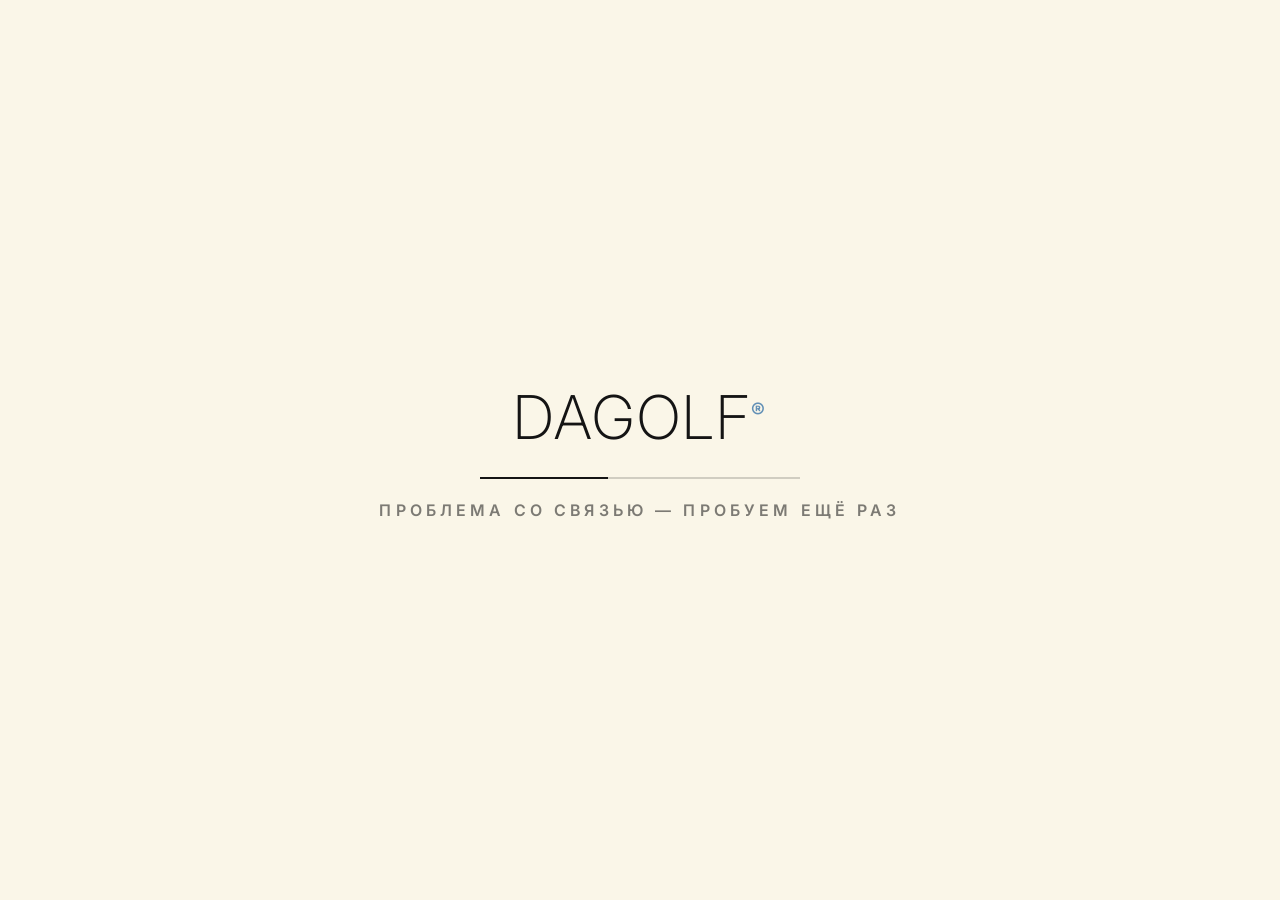
==== commit 15502b69: "Update index.html" ====
--- a/index.html
+++ b/index.html
@@ -8,15 +8,13 @@
 Структура сайта:
 index.html        — главная (этот файл)
 item.html?code=…  — страница вещи (коды a…i)
+cart.html         — корзина
 css/style.css     — все стили
 js/products.js    — каталог (общие данные)
 js/cart.js        — корзина (localStorage)
 js/main.js        — логика главной
 js/item.js        — логика страницы вещи
-Ассеты: DALOGO.svg, asteriks.svg, dagolf_scene.glb, brandvideo.mp4, Items/, static/
-Шрифт: Inter. Для замены на cygre достаточно поменять --display в css/style.css.
-Навигация: один жест колеса / свайп / стрелки = один экран.
-Переход с других страниц на конкретный экран: index.html?go=0…5
+js/cart-page.js   — логика корзины
 Открывать через локальный сервер (ES-модули).
 -->
 <link rel="preconnect" href="https://fonts.googleapis.com">
